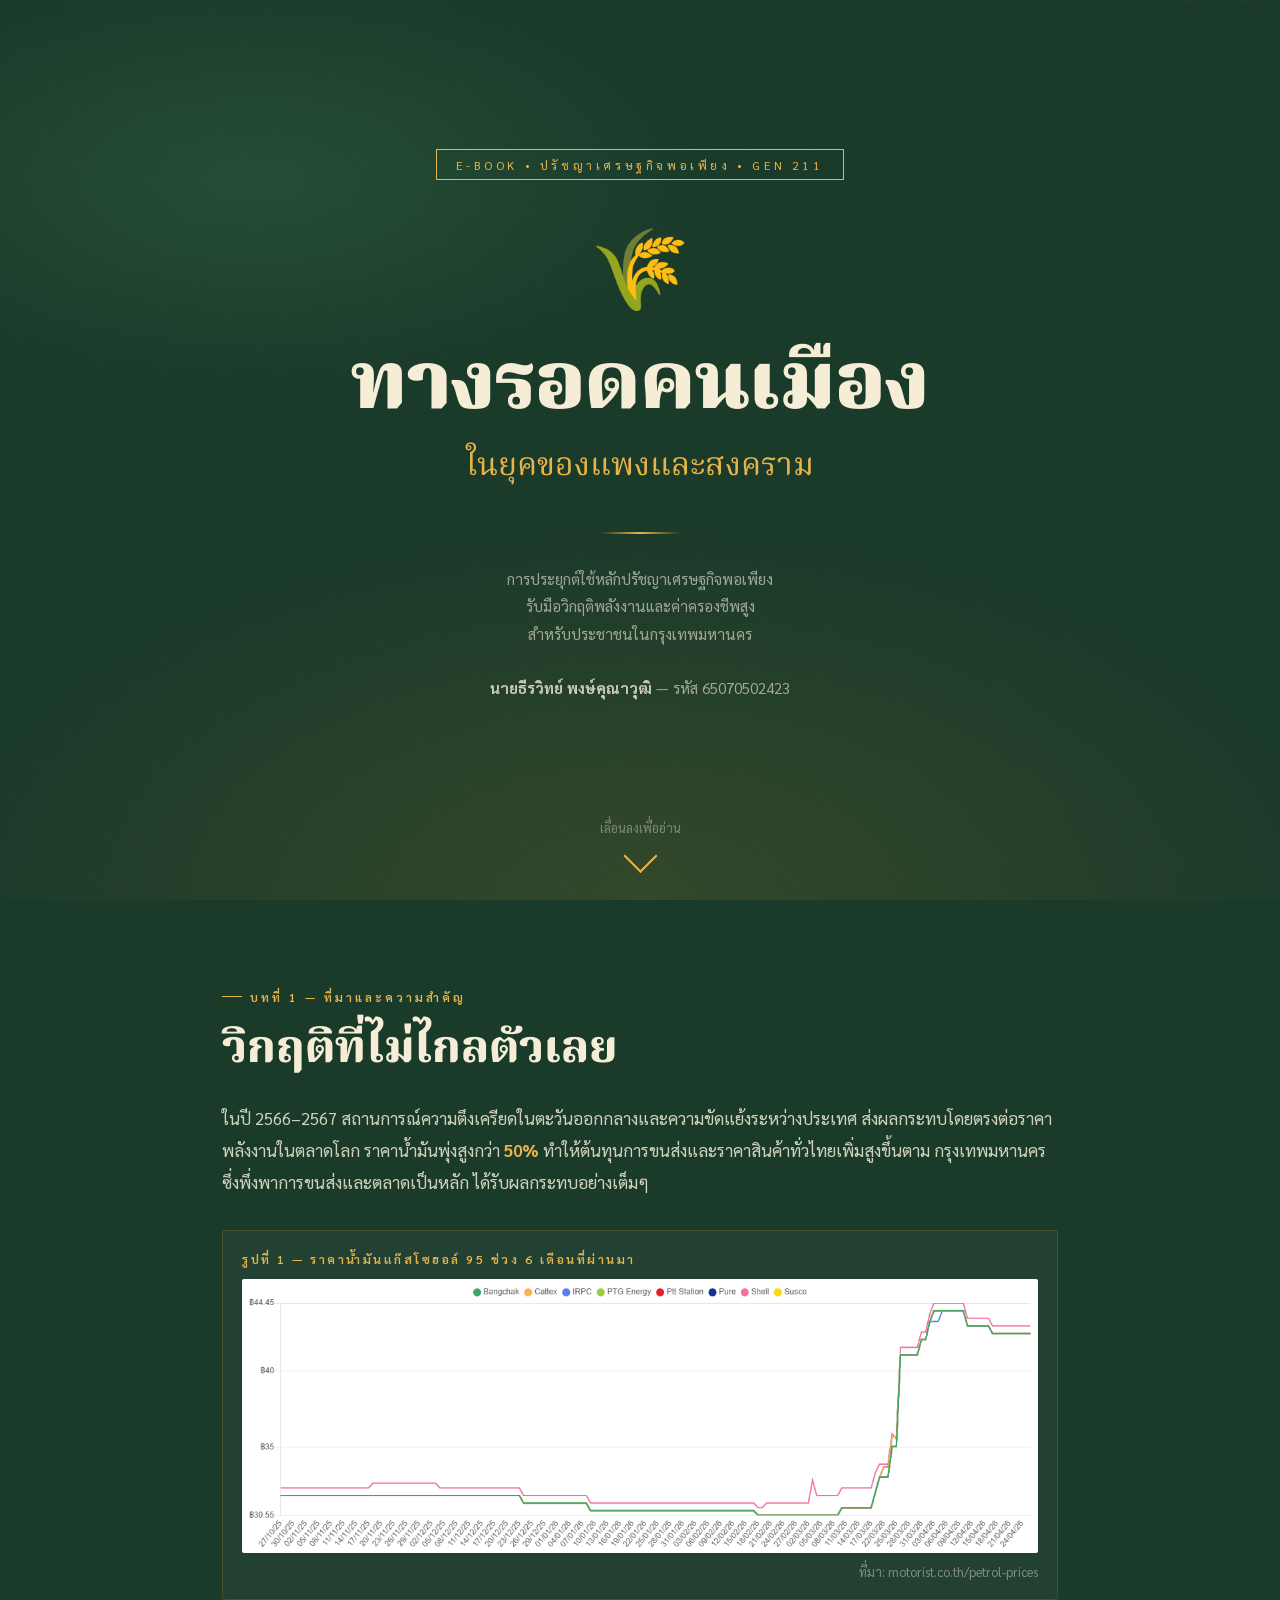
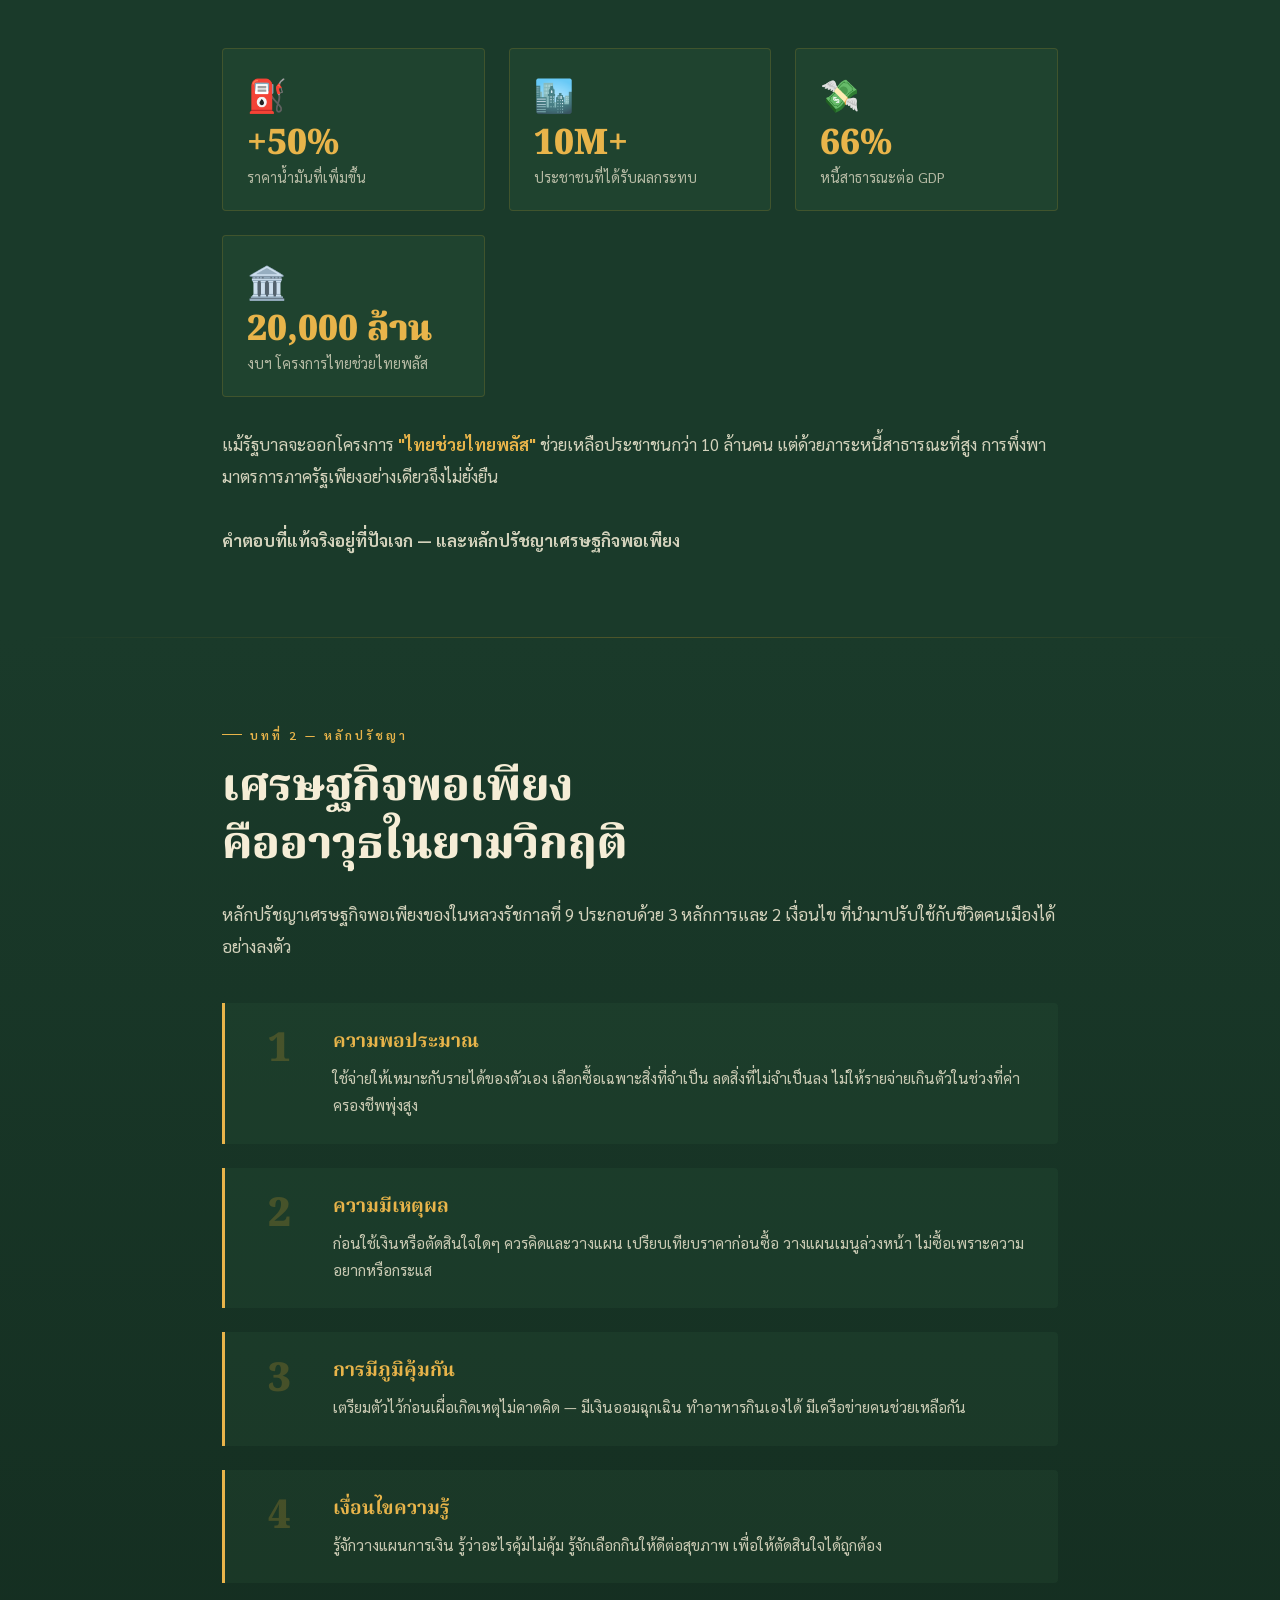
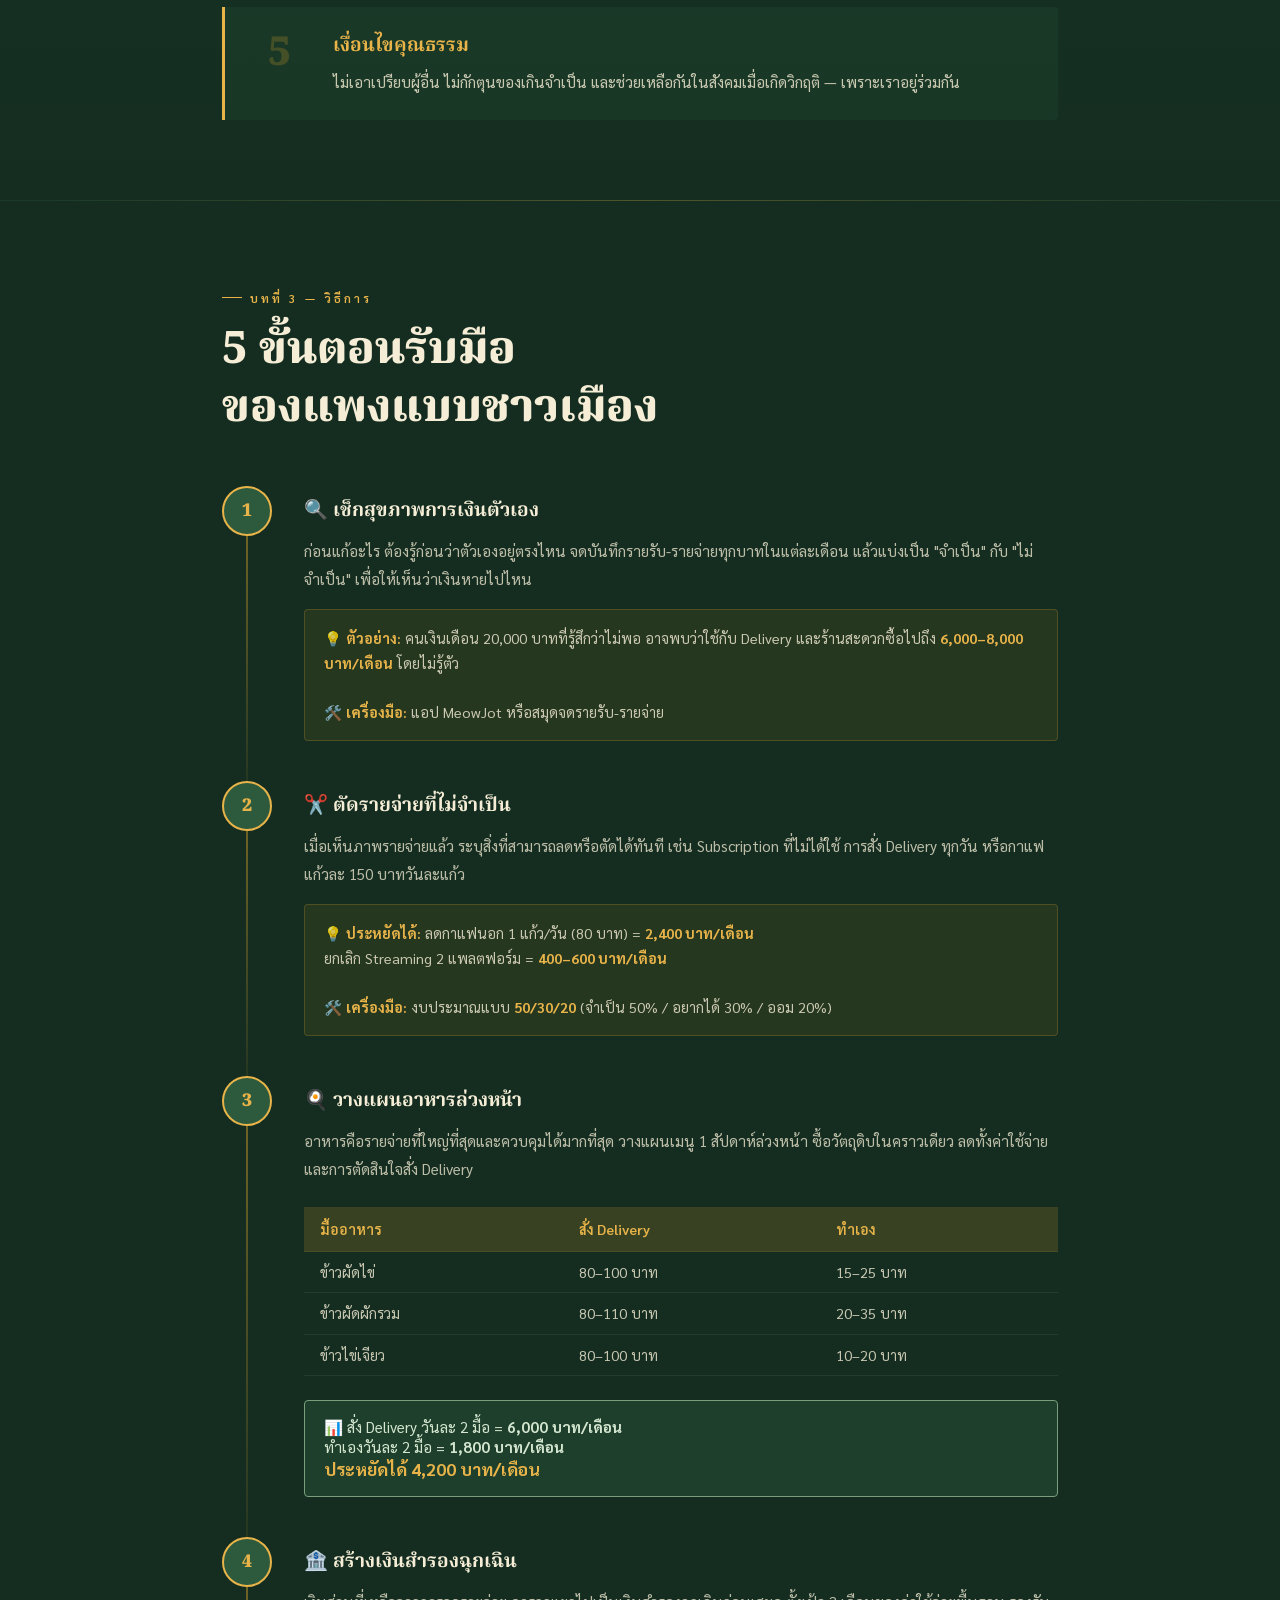
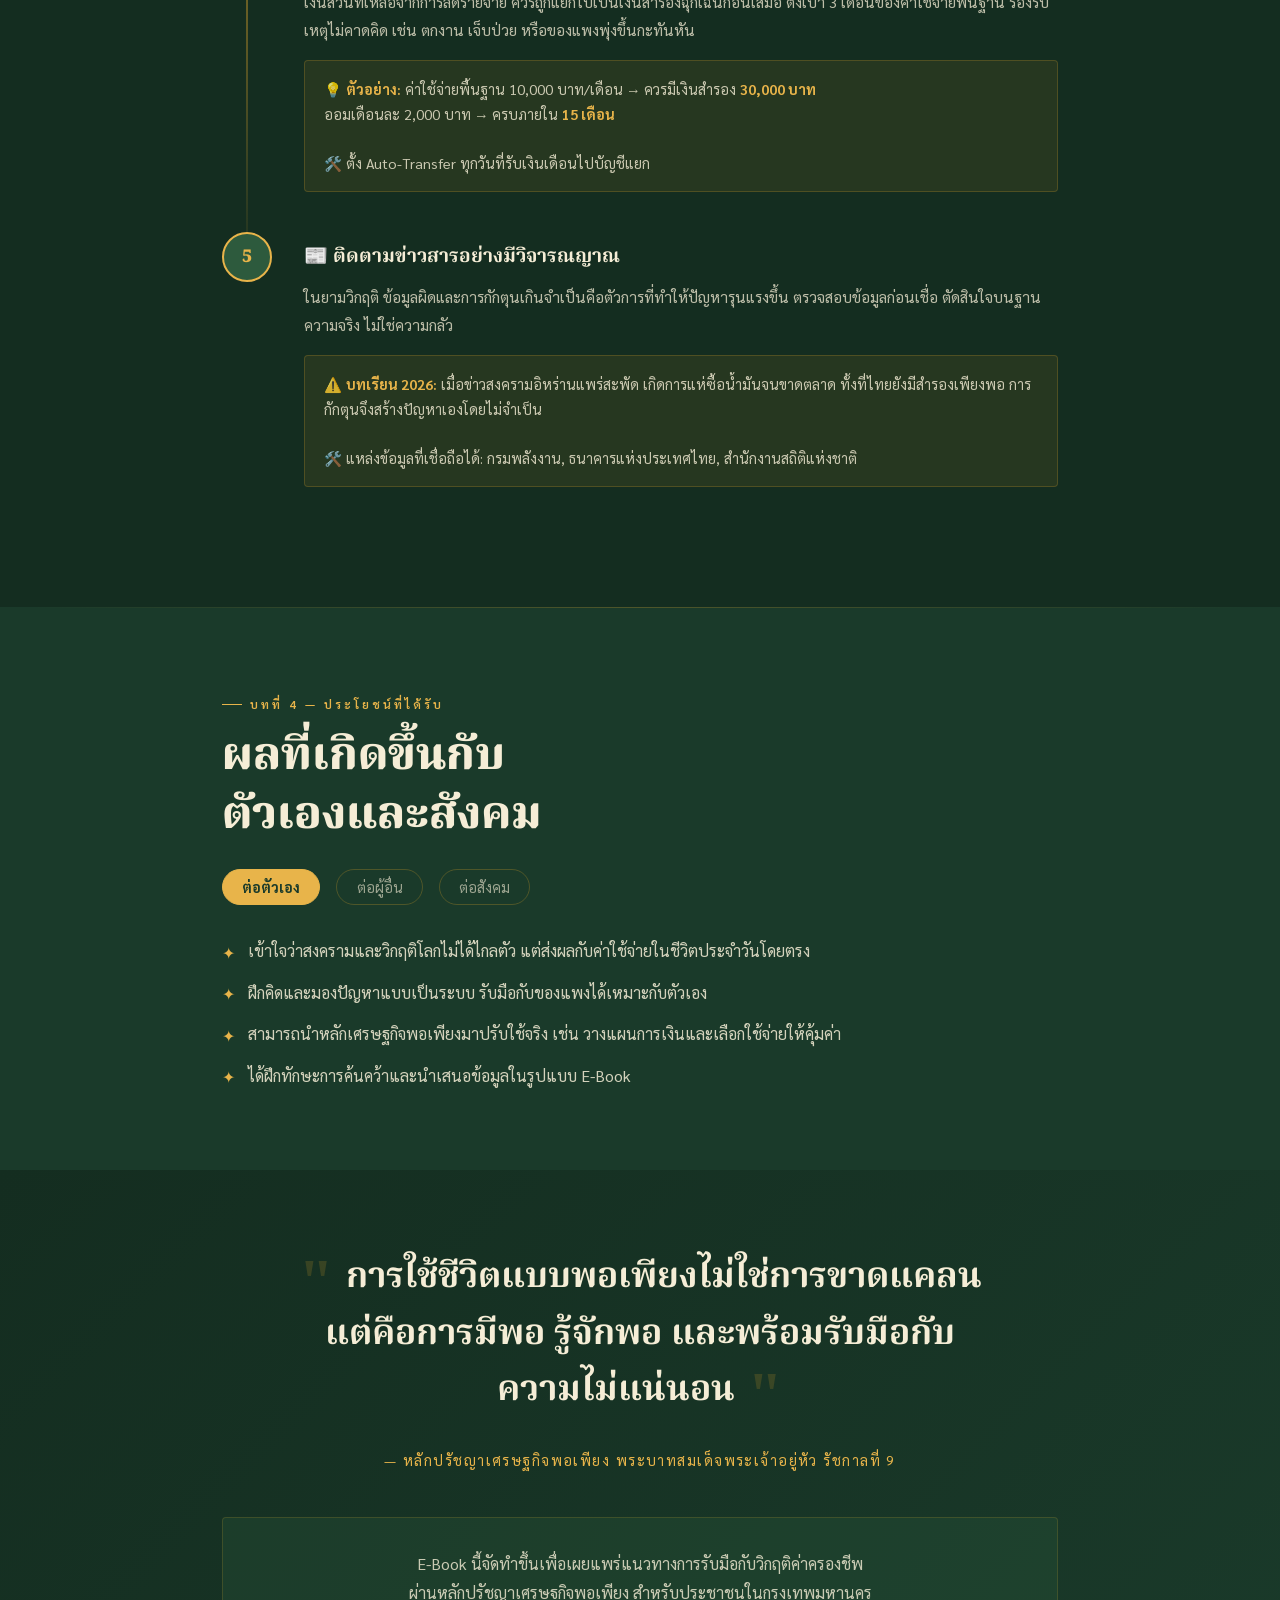
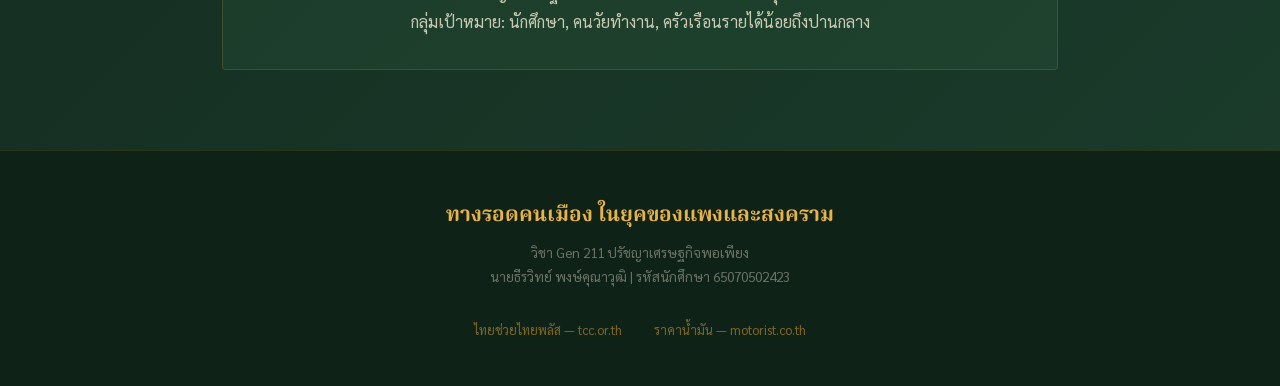
==== index.html @ ad6d4835 "first commit" ====
<!DOCTYPE html>
<html lang="th">
<head>
<meta charset="UTF-8">
<meta name="viewport" content="width=device-width, initial-scale=1.0">
<title>ทางรอดคนเมือง ในยุคของแพงและสงคราม</title>
<link href="https://fonts.googleapis.com/css2?family=Sarabun:wght@300;400;500;600;700;800&family=Noto+Serif+Thai:wght@300;400;600;700;900&display=swap" rel="stylesheet">
<style>
  :root {
    --cream: #F5EDD6;
    --warm-white: #FBF7EE;
    --deep-green: #1A3A2A;
    --forest: #2D5A3D;
    --sage: #7A9E7E;
    --gold: #C8962A;
    --amber: #E8B44A;
    --rust: #C04C2A;
    --charcoal: #2A2A2A;
    --light-sage: #D4E6D0;
  }

  * { margin: 0; padding: 0; box-sizing: border-box; }

  html { scroll-behavior: smooth; }

  body {
    background: var(--deep-green);
    font-family: 'Sarabun', sans-serif;
    color: var(--cream);
    overflow-x: hidden;
  }

  /* ===== COVER PAGE ===== */
  #cover {
    min-height: 100vh;
    background: var(--deep-green);
    display: flex;
    flex-direction: column;
    align-items: center;
    justify-content: center;
    position: relative;
    overflow: hidden;
    padding: 2rem;
  }

  .cover-bg {
    position: absolute;
    inset: 0;
    background: 
      radial-gradient(ellipse 80% 60% at 50% 100%, rgba(200,150,42,0.15) 0%, transparent 70%),
      radial-gradient(ellipse 60% 40% at 20% 20%, rgba(45,90,61,0.6) 0%, transparent 60%),
      radial-gradient(ellipse 50% 50% at 80% 10%, rgba(26,58,42,0.8) 0%, transparent 50%);
  }

  .rice-pattern {
    position: absolute;
    inset: 0;
    background-image: 
      repeating-linear-gradient(
        45deg,
        transparent,
        transparent 40px,
        rgba(200,150,42,0.03) 40px,
        rgba(200,150,42,0.03) 41px
      );
  }

  .cover-content {
    position: relative;
    z-index: 2;
    text-align: center;
    max-width: 700px;
  }

  .ebook-badge {
    display: inline-block;
    border: 1px solid var(--amber);
    color: var(--amber);
    font-family: 'Sarabun', sans-serif;
    font-size: 0.75rem;
    letter-spacing: 0.3em;
    padding: 0.4rem 1.2rem;
    margin-bottom: 2rem;
    text-transform: uppercase;
    animation: fadeInDown 1s ease both;
  }

  .cover-icon {
    font-size: 5rem;
    margin-bottom: 1.5rem;
    animation: fadeInDown 1s 0.2s ease both;
    display: block;
  }

  .cover-title {
    font-family: 'Noto Serif Thai', serif;
    font-size: clamp(2.5rem, 7vw, 5rem);
    font-weight: 900;
    line-height: 1.15;
    color: var(--cream);
    margin-bottom: 0.5rem;
    animation: fadeInUp 1s 0.3s ease both;
  }

  .cover-subtitle {
    font-family: 'Noto Serif Thai', serif;
    font-size: clamp(1.2rem, 3vw, 2rem);
    font-weight: 400;
    color: var(--amber);
    margin-bottom: 2.5rem;
    animation: fadeInUp 1s 0.4s ease both;
  }

  .cover-divider {
    width: 80px;
    height: 2px;
    background: linear-gradient(90deg, transparent, var(--amber), transparent);
    margin: 0 auto 2rem;
    animation: fadeIn 1s 0.5s ease both;
  }

  .cover-meta {
    font-size: 0.95rem;
    color: rgba(245,237,214,0.6);
    margin-bottom: 3rem;
    animation: fadeIn 1s 0.6s ease both;
    line-height: 1.8;
  }

  .scroll-hint {
    position: absolute;
    bottom: 2rem;
    left: 50%;
    transform: translateX(-50%);
    display: flex;
    flex-direction: column;
    align-items: center;
    gap: 0.5rem;
    color: rgba(245,237,214,0.4);
    font-size: 0.8rem;
    animation: fadeIn 2s 1s ease both;
  }

  .scroll-arrow {
    width: 24px;
    height: 24px;
    border-right: 2px solid var(--amber);
    border-bottom: 2px solid var(--amber);
    transform: rotate(45deg);
    animation: bounce 2s infinite;
  }

  /* ===== NAV ===== */
  nav {
    position: fixed;
    top: 0;
    left: 0;
    right: 0;
    z-index: 100;
    padding: 0.8rem 2rem;
    background: rgba(26,58,42,0.95);
    backdrop-filter: blur(10px);
    border-bottom: 1px solid rgba(200,150,42,0.2);
    display: flex;
    align-items: center;
    justify-content: space-between;
    transform: translateY(-100%);
    transition: transform 0.3s ease;
  }

  nav.visible { transform: translateY(0); }

  .nav-title {
    font-family: 'Noto Serif Thai', serif;
    font-size: 1rem;
    font-weight: 700;
    color: var(--amber);
  }

  .nav-links {
    display: flex;
    gap: 1.5rem;
    list-style: none;
  }

  .nav-links a {
    color: rgba(245,237,214,0.7);
    text-decoration: none;
    font-size: 0.85rem;
    transition: color 0.2s;
  }

  .nav-links a:hover { color: var(--amber); }

  /* ===== SECTION BASE ===== */
  .section {
    padding: 5rem 2rem;
    max-width: 900px;
    margin: 0 auto;
  }

  .section-label {
    display: inline-flex;
    align-items: center;
    gap: 0.5rem;
    font-size: 0.75rem;
    letter-spacing: 0.25em;
    text-transform: uppercase;
    color: var(--amber);
    margin-bottom: 1rem;
    font-weight: 600;
  }

  .section-label::before {
    content: '';
    display: inline-block;
    width: 20px;
    height: 1px;
    background: var(--amber);
  }

  .section-title {
    font-family: 'Noto Serif Thai', serif;
    font-size: clamp(1.8rem, 4vw, 2.8rem);
    font-weight: 800;
    color: var(--cream);
    line-height: 1.3;
    margin-bottom: 1.5rem;
  }

  .section-body {
    font-size: 1.05rem;
    line-height: 1.9;
    color: rgba(245,237,214,0.85);
  }

  /* ===== CHAPTER DIVIDER ===== */
  .chapter-divider {
    height: 1px;
    background: linear-gradient(90deg, transparent, rgba(200,150,42,0.3), transparent);
    margin: 0 2rem;
  }

  /* ===== INTRO / BACKGROUND ===== */
  #intro { background: var(--deep-green); }

  .impact-grid {
    display: grid;
    grid-template-columns: repeat(auto-fit, minmax(200px, 1fr));
    gap: 1.5rem;
    margin-top: 3rem;
  }

  .impact-card {
    background: rgba(45,90,61,0.3);
    border: 1px solid rgba(200,150,42,0.2);
    border-radius: 4px;
    padding: 1.5rem;
    transition: border-color 0.3s, transform 0.3s;
  }

  .impact-card:hover {
    border-color: var(--amber);
    transform: translateY(-4px);
  }

  .impact-icon { font-size: 2rem; margin-bottom: 0.8rem; }
  .impact-num {
    font-family: 'Noto Serif Thai', serif;
    font-size: 2.2rem;
    font-weight: 900;
    color: var(--amber);
    line-height: 1;
    margin-bottom: 0.3rem;
  }
  .impact-label { font-size: 0.9rem; color: rgba(245,237,214,0.7); }

  /* ===== PRINCIPLES ===== */
  #principles {
    background: linear-gradient(180deg, var(--deep-green), #142D20);
  }

  .principle-list { margin-top: 2.5rem; display: flex; flex-direction: column; gap: 1.5rem; }

  .principle-item {
    display: grid;
    grid-template-columns: 60px 1fr;
    gap: 1.5rem;
    align-items: start;
    padding: 1.5rem;
    background: rgba(45,90,61,0.2);
    border-left: 3px solid var(--amber);
    border-radius: 0 4px 4px 0;
    transition: background 0.3s;
  }

  .principle-item:hover { background: rgba(45,90,61,0.4); }

  .principle-num {
    font-family: 'Noto Serif Thai', serif;
    font-size: 2.5rem;
    font-weight: 900;
    color: rgba(200,150,42,0.25);
    line-height: 1;
    text-align: center;
    padding-top: 0.2rem;
  }

  .principle-title {
    font-family: 'Noto Serif Thai', serif;
    font-size: 1.2rem;
    font-weight: 700;
    color: var(--amber);
    margin-bottom: 0.5rem;
  }

  .principle-body {
    font-size: 0.95rem;
    line-height: 1.8;
    color: rgba(245,237,214,0.8);
  }

  /* ===== STEPS ===== */
  #steps { background: #142D20; }

  .steps-container { margin-top: 3rem; }

  .step {
    display: grid;
    grid-template-columns: 50px 1fr;
    gap: 2rem;
    position: relative;
    padding-bottom: 2.5rem;
  }

  .step:not(:last-child) .step-line {
    position: absolute;
    left: 24px;
    top: 50px;
    bottom: 0;
    width: 2px;
    background: linear-gradient(180deg, rgba(200,150,42,0.5), rgba(200,150,42,0.1));
  }

  .step-dot {
    width: 50px;
    height: 50px;
    border-radius: 50%;
    background: var(--forest);
    border: 2px solid var(--amber);
    display: flex;
    align-items: center;
    justify-content: center;
    font-family: 'Noto Serif Thai', serif;
    font-size: 1.1rem;
    font-weight: 900;
    color: var(--amber);
    flex-shrink: 0;
    position: relative;
    z-index: 1;
  }

  .step-content { padding-top: 0.6rem; }

  .step-title {
    font-family: 'Noto Serif Thai', serif;
    font-size: 1.2rem;
    font-weight: 700;
    color: var(--cream);
    margin-bottom: 0.7rem;
  }

  .step-body {
    font-size: 0.95rem;
    line-height: 1.85;
    color: rgba(245,237,214,0.75);
    margin-bottom: 1rem;
  }

  .tip-box {
    background: rgba(200,150,42,0.1);
    border: 1px solid rgba(200,150,42,0.25);
    border-radius: 4px;
    padding: 1rem 1.2rem;
    font-size: 0.9rem;
    color: rgba(245,237,214,0.8);
    line-height: 1.7;
  }

  .tip-box strong { color: var(--amber); }

  /* ===== COMPARISON TABLE ===== */
  .compare-table {
    width: 100%;
    border-collapse: collapse;
    margin: 1.5rem 0;
    font-size: 0.9rem;
  }

  .compare-table th {
    background: rgba(200,150,42,0.2);
    color: var(--amber);
    padding: 0.8rem 1rem;
    text-align: left;
    font-weight: 600;
    border-bottom: 1px solid rgba(200,150,42,0.3);
  }

  .compare-table td {
    padding: 0.7rem 1rem;
    border-bottom: 1px solid rgba(245,237,214,0.07);
    color: rgba(245,237,214,0.8);
  }

  .compare-table tr:hover td { background: rgba(45,90,61,0.2); }

  .save-highlight {
    background: rgba(45,90,61,0.4);
    border: 1px solid var(--sage);
    border-radius: 4px;
    padding: 1rem 1.2rem;
    font-size: 0.95rem;
    color: var(--light-sage);
    margin-top: 0.5rem;
  }

  /* ===== BENEFITS ===== */
  #benefits { background: var(--deep-green); }

  .benefit-tabs {
    display: flex;
    gap: 1rem;
    margin-bottom: 2rem;
    flex-wrap: wrap;
  }

  .tab-btn {
    padding: 0.5rem 1.2rem;
    border: 1px solid rgba(200,150,42,0.3);
    background: transparent;
    color: rgba(245,237,214,0.6);
    border-radius: 2rem;
    cursor: pointer;
    font-family: 'Sarabun', sans-serif;
    font-size: 0.9rem;
    transition: all 0.2s;
  }

  .tab-btn.active, .tab-btn:hover {
    background: var(--amber);
    color: var(--deep-green);
    border-color: var(--amber);
    font-weight: 700;
  }

  .benefit-panel { display: none; }
  .benefit-panel.active { display: block; }

  .benefit-list {
    list-style: none;
    display: flex;
    flex-direction: column;
    gap: 0.8rem;
    margin-top: 1rem;
  }

  .benefit-list li {
    display: flex;
    align-items: flex-start;
    gap: 0.8rem;
    font-size: 1rem;
    color: rgba(245,237,214,0.85);
    line-height: 1.7;
  }

  .benefit-list li::before {
    content: '✦';
    color: var(--amber);
    flex-shrink: 0;
    margin-top: 0.1rem;
  }

  /* ===== SUMMARY QUOTE ===== */
  #summary {
    background: linear-gradient(135deg, #142D20, var(--deep-green));
    text-align: center;
  }

  .big-quote {
    font-family: 'Noto Serif Thai', serif;
    font-size: clamp(1.4rem, 3.5vw, 2.2rem);
    font-weight: 700;
    line-height: 1.6;
    color: var(--cream);
    max-width: 700px;
    margin: 0 auto 2rem;
    position: relative;
  }

  .big-quote::before, .big-quote::after {
    font-size: 4rem;
    color: rgba(200,150,42,0.2);
    font-family: Georgia, serif;
    line-height: 0;
    position: relative;
    top: 1rem;
  }

  .big-quote::before { content: '"'; margin-right: 0.2rem; }
  .big-quote::after { content: '"'; margin-left: 0.2rem; }

  .quote-attr {
    font-size: 0.9rem;
    color: var(--amber);
    letter-spacing: 0.1em;
  }

  /* ===== FOOTER ===== */
  footer {
    background: #0F2218;
    padding: 3rem 2rem;
    text-align: center;
    border-top: 1px solid rgba(200,150,42,0.15);
  }

  .footer-title {
    font-family: 'Noto Serif Thai', serif;
    font-size: 1.3rem;
    font-weight: 700;
    color: var(--amber);
    margin-bottom: 0.5rem;
  }

  .footer-sub {
    font-size: 0.85rem;
    color: rgba(245,237,214,0.4);
    line-height: 1.8;
  }

  .sources {
    margin-top: 2rem;
    display: flex;
    justify-content: center;
    gap: 2rem;
    flex-wrap: wrap;
  }

  .sources a {
    color: rgba(200,150,42,0.6);
    font-size: 0.8rem;
    text-decoration: none;
    transition: color 0.2s;
  }

  .sources a:hover { color: var(--amber); }

  /* ===== READING PROGRESS ===== */
  .progress-bar {
    position: fixed;
    top: 0;
    left: 0;
    height: 2px;
    background: var(--amber);
    z-index: 200;
    width: 0%;
    transition: width 0.1s;
  }

  /* ===== ANIMATIONS ===== */
  @keyframes fadeInDown {
    from { opacity: 0; transform: translateY(-20px); }
    to { opacity: 1; transform: translateY(0); }
  }

  @keyframes fadeInUp {
    from { opacity: 0; transform: translateY(30px); }
    to { opacity: 1; transform: translateY(0); }
  }

  @keyframes fadeIn {
    from { opacity: 0; }
    to { opacity: 1; }
  }

  @keyframes bounce {
    0%, 100% { transform: rotate(45deg) translateY(0); }
    50% { transform: rotate(45deg) translateY(6px); }
  }

  .reveal {
    opacity: 0;
    transform: translateY(25px);
    transition: opacity 0.6s ease, transform 0.6s ease;
  }

  .reveal.visible {
    opacity: 1;
    transform: translateY(0);
  }

  /* Mobile */
  @media (max-width: 600px) {
    .nav-links { display: none; }
    .impact-grid { grid-template-columns: 1fr 1fr; }
    .principle-item { grid-template-columns: 40px 1fr; gap: 1rem; }
    .step { grid-template-columns: 40px 1fr; gap: 1.5rem; }
  }
</style>
</head>
<body>

<div class="progress-bar" id="progressBar"></div>

<nav id="navbar">
  <div class="nav-title">ทางรอดคนเมือง</div>
  <ul class="nav-links">
    <li><a href="#intro">ที่มา</a></li>
    <li><a href="#principles">หลักปรัชญา</a></li>
    <li><a href="#steps">วิธีการ</a></li>
    <li><a href="#benefits">ประโยชน์</a></li>
  </ul>
</nav>

<!-- COVER -->
<section id="cover">
  <div class="cover-bg"></div>
  <div class="rice-pattern"></div>
  <div class="cover-content">
    <div class="ebook-badge">E-Book • ปรัชญาเศรษฐกิจพอเพียง • Gen 211</div>
    <span class="cover-icon">🌾</span>
    <h1 class="cover-title">ทางรอดคนเมือง</h1>
    <p class="cover-subtitle">ในยุคของแพงและสงคราม</p>
    <div class="cover-divider"></div>
    <p class="cover-meta">
      การประยุกต์ใช้หลักปรัชญาเศรษฐกิจพอเพียง<br>
      รับมือวิกฤติพลังงานและค่าครองชีพสูง<br>
      สำหรับประชาชนในกรุงเทพมหานคร<br><br>
      <strong style="color: rgba(245,237,214,0.8)">นายธีรวิทย์ พงษ์คุณาวุฒิ</strong> — รหัส 65070502423
    </p>
  </div>
  <div class="scroll-hint">
    <span>เลื่อนลงเพื่ออ่าน</span>
    <div class="scroll-arrow"></div>
  </div>
</section>

<!-- INTRO -->
<section id="intro">
  <div class="section">
    <span class="section-label reveal">บทที่ 1 — ที่มาและความสำคัญ</span>
    <h2 class="section-title reveal">วิกฤติที่ไม่ไกลตัวเลย</h2>
    <p class="section-body reveal">
      ในปี 2566–2567 สถานการณ์ความตึงเครียดในตะวันออกกลางและความขัดแย้งระหว่างประเทศ ส่งผลกระทบโดยตรงต่อราคาพลังงานในตลาดโลก ราคาน้ำมันพุ่งสูงกว่า <strong style="color: var(--amber)">50%</strong> ทำให้ต้นทุนการขนส่งและราคาสินค้าทั่วไทยเพิ่มสูงขึ้นตาม กรุงเทพมหานครซึ่งพึ่งพาการขนส่งและตลาดเป็นหลัก ได้รับผลกระทบอย่างเต็มๆ
    </p>

    <div class="chart-box reveal" style="margin: 2rem 0; background: rgba(255,255,255,0.04); border: 1px solid rgba(200,150,42,0.2); border-radius: 4px; padding: 1.2rem;">
      <p style="font-size: 0.78rem; letter-spacing: 0.2em; text-transform: uppercase; color: var(--amber); margin-bottom: 0.8rem; font-weight: 600;">รูปที่ 1 — ราคาน้ำมันแก๊สโซฮอล์ 95 ช่วง 6 เดือนที่ผ่านมา</p>
      <img src="95.png" alt="กราฟราคาน้ำมันแก๊สโซฮอล์ 95" style="width:100%; border-radius:2px; display:block;">
      <p style="font-size: 0.8rem; color: rgba(245,237,214,0.45); margin-top: 0.6rem; text-align: right;">ที่มา: motorist.co.th/petrol-prices</p>
    </div>

    <div class="impact-grid reveal" style="transition-delay: 0.2s">
      <div class="impact-card">
        <div class="impact-icon">⛽</div>
        <div class="impact-num">+50%</div>
        <div class="impact-label">ราคาน้ำมันที่เพิ่มขึ้น</div>
      </div>
      <div class="impact-card">
        <div class="impact-icon">🏙️</div>
        <div class="impact-num">10M+</div>
        <div class="impact-label">ประชาชนที่ได้รับผลกระทบ</div>
      </div>
      <div class="impact-card">
        <div class="impact-icon">💸</div>
        <div class="impact-num">66%</div>
        <div class="impact-label">หนี้สาธารณะต่อ GDP</div>
      </div>
      <div class="impact-card">
        <div class="impact-icon">🏛️</div>
        <div class="impact-num">20,000 ล้าน</div>
        <div class="impact-label">งบฯ โครงการไทยช่วยไทยพลัส</div>
      </div>
    </div>

    <p class="section-body reveal" style="margin-top: 2rem; transition-delay: 0.3s">
      แม้รัฐบาลจะออกโครงการ <strong style="color: var(--amber)">"ไทยช่วยไทยพลัส"</strong> ช่วยเหลือประชาชนกว่า 10 ล้านคน แต่ด้วยภาระหนี้สาธารณะที่สูง การพึ่งพามาตรการภาครัฐเพียงอย่างเดียวจึงไม่ยั่งยืน <br><br>
      <strong>คำตอบที่แท้จริงอยู่ที่ปัจเจก — และหลักปรัชญาเศรษฐกิจพอเพียง</strong>
    </p>
  </div>
</section>

<div class="chapter-divider"></div>

<!-- PRINCIPLES -->
<section id="principles">
  <div class="section">
    <span class="section-label reveal">บทที่ 2 — หลักปรัชญา</span>
    <h2 class="section-title reveal">เศรษฐกิจพอเพียง<br>คืออาวุธในยามวิกฤติ</h2>
    <p class="section-body reveal">หลักปรัชญาเศรษฐกิจพอเพียงของในหลวงรัชกาลที่ 9 ประกอบด้วย 3 หลักการและ 2 เงื่อนไข ที่นำมาปรับใช้กับชีวิตคนเมืองได้อย่างลงตัว</p>

    <div class="principle-list">
      <div class="principle-item reveal">
        <div class="principle-num">1</div>
        <div>
          <div class="principle-title">ความพอประมาณ</div>
          <div class="principle-body">ใช้จ่ายให้เหมาะกับรายได้ของตัวเอง เลือกซื้อเฉพาะสิ่งที่จำเป็น ลดสิ่งที่ไม่จำเป็นลง ไม่ให้รายจ่ายเกินตัวในช่วงที่ค่าครองชีพพุ่งสูง</div>
        </div>
      </div>
      <div class="principle-item reveal">
        <div class="principle-num">2</div>
        <div>
          <div class="principle-title">ความมีเหตุผล</div>
          <div class="principle-body">ก่อนใช้เงินหรือตัดสินใจใดๆ ควรคิดและวางแผน เปรียบเทียบราคาก่อนซื้อ วางแผนเมนูล่วงหน้า ไม่ซื้อเพราะความอยากหรือกระแส</div>
        </div>
      </div>
      <div class="principle-item reveal">
        <div class="principle-num">3</div>
        <div>
          <div class="principle-title">การมีภูมิคุ้มกัน</div>
          <div class="principle-body">เตรียมตัวไว้ก่อนเผื่อเกิดเหตุไม่คาดคิด — มีเงินออมฉุกเฉิน ทำอาหารกินเองได้ มีเครือข่ายคนช่วยเหลือกัน</div>
        </div>
      </div>
      <div class="principle-item reveal">
        <div class="principle-num">4</div>
        <div>
          <div class="principle-title">เงื่อนไขความรู้</div>
          <div class="principle-body">รู้จักวางแผนการเงิน รู้ว่าอะไรคุ้มไม่คุ้ม รู้จักเลือกกินให้ดีต่อสุขภาพ เพื่อให้ตัดสินใจได้ถูกต้อง</div>
        </div>
      </div>
      <div class="principle-item reveal">
        <div class="principle-num">5</div>
        <div>
          <div class="principle-title">เงื่อนไขคุณธรรม</div>
          <div class="principle-body">ไม่เอาเปรียบผู้อื่น ไม่กักตุนของเกินจำเป็น และช่วยเหลือกันในสังคมเมื่อเกิดวิกฤติ — เพราะเราอยู่ร่วมกัน</div>
        </div>
      </div>
    </div>
  </div>
</section>

<div class="chapter-divider"></div>

<!-- STEPS -->
<section id="steps">
  <div class="section">
    <span class="section-label reveal">บทที่ 3 — วิธีการ</span>
    <h2 class="section-title reveal">5 ขั้นตอนรับมือ<br>ของแพงแบบชาวเมือง</h2>

    <div class="steps-container">

      <div class="step">
        <div class="step-line"></div>
        <div class="step-dot">1</div>
        <div class="step-content reveal">
          <div class="step-title">🔍 เช็กสุขภาพการเงินตัวเอง</div>
          <div class="step-body">ก่อนแก้อะไร ต้องรู้ก่อนว่าตัวเองอยู่ตรงไหน จดบันทึกรายรับ-รายจ่ายทุกบาทในแต่ละเดือน แล้วแบ่งเป็น "จำเป็น" กับ "ไม่จำเป็น" เพื่อให้เห็นว่าเงินหายไปไหน</div>
          <div class="tip-box">
            💡 <strong>ตัวอย่าง:</strong> คนเงินเดือน 20,000 บาทที่รู้สึกว่าไม่พอ อาจพบว่าใช้กับ Delivery และร้านสะดวกซื้อไปถึง <strong>6,000–8,000 บาท/เดือน</strong> โดยไม่รู้ตัว<br><br>
            🛠️ <strong>เครื่องมือ:</strong> แอป MeowJot หรือสมุดจดรายรับ-รายจ่าย
          </div>
        </div>
      </div>

      <div class="step">
        <div class="step-line"></div>
        <div class="step-dot">2</div>
        <div class="step-content reveal">
          <div class="step-title">✂️ ตัดรายจ่ายที่ไม่จำเป็น</div>
          <div class="step-body">เมื่อเห็นภาพรายจ่ายแล้ว ระบุสิ่งที่สามารถลดหรือตัดได้ทันที เช่น Subscription ที่ไม่ได้ใช้ การสั่ง Delivery ทุกวัน หรือกาแฟแก้วละ 150 บาทวันละแก้ว</div>
          <div class="tip-box">
            💡 <strong>ประหยัดได้:</strong> ลดกาแฟนอก 1 แก้ว/วัน (80 บาท) = <strong>2,400 บาท/เดือน</strong><br>
            ยกเลิก Streaming 2 แพลตฟอร์ม = <strong>400–600 บาท/เดือน</strong><br><br>
            🛠️ <strong>เครื่องมือ:</strong> งบประมาณแบบ <strong>50/30/20</strong> (จำเป็น 50% / อยากได้ 30% / ออม 20%)
          </div>
        </div>
      </div>

      <div class="step">
        <div class="step-line"></div>
        <div class="step-dot">3</div>
        <div class="step-content reveal">
          <div class="step-title">🍳 วางแผนอาหารล่วงหน้า</div>
          <div class="step-body">อาหารคือรายจ่ายที่ใหญ่ที่สุดและควบคุมได้มากที่สุด วางแผนเมนู 1 สัปดาห์ล่วงหน้า ซื้อวัตถุดิบในคราวเดียว ลดทั้งค่าใช้จ่ายและการตัดสินใจสั่ง Delivery</div>
          <table class="compare-table">
            <thead>
              <tr>
                <th>มื้ออาหาร</th>
                <th>สั่ง Delivery</th>
                <th>ทำเอง</th>
              </tr>
            </thead>
            <tbody>
              <tr><td>ข้าวผัดไข่</td><td>80–100 บาท</td><td>15–25 บาท</td></tr>
              <tr><td>ข้าวผัดผักรวม</td><td>80–110 บาท</td><td>20–35 บาท</td></tr>
              <tr><td>ข้าวไข่เจียว</td><td>80–100 บาท</td><td>10–20 บาท</td></tr>
            </tbody>
          </table>
          <div class="save-highlight">
            📊 สั่ง Delivery วันละ 2 มื้อ = <strong>6,000 บาท/เดือน</strong><br>
            ทำเองวันละ 2 มื้อ = <strong>1,800 บาท/เดือน</strong><br>
            <strong style="color: var(--amber); font-size: 1.1rem">ประหยัดได้ 4,200 บาท/เดือน</strong>
          </div>
        </div>
      </div>

      <div class="step">
        <div class="step-line"></div>
        <div class="step-dot">4</div>
        <div class="step-content reveal">
          <div class="step-title">🏦 สร้างเงินสำรองฉุกเฉิน</div>
          <div class="step-body">เงินส่วนที่เหลือจากการลดรายจ่าย ควรถูกแยกไปเป็นเงินสำรองฉุกเฉินก่อนเสมอ ตั้งเป้า 3 เดือนของค่าใช้จ่ายพื้นฐาน รองรับเหตุไม่คาดคิด เช่น ตกงาน เจ็บป่วย หรือของแพงพุ่งขึ้นกะทันหัน</div>
          <div class="tip-box">
            💡 <strong>ตัวอย่าง:</strong> ค่าใช้จ่ายพื้นฐาน 10,000 บาท/เดือน → ควรมีเงินสำรอง <strong>30,000 บาท</strong><br>
            ออมเดือนละ 2,000 บาท → ครบภายใน <strong>15 เดือน</strong><br><br>
            🛠️ ตั้ง Auto-Transfer ทุกวันที่รับเงินเดือนไปบัญชีแยก
          </div>
        </div>
      </div>

      <div class="step">
        <div class="step-dot">5</div>
        <div class="step-content reveal">
          <div class="step-title">📰 ติดตามข่าวสารอย่างมีวิจารณญาณ</div>
          <div class="step-body">ในยามวิกฤติ ข้อมูลผิดและการกักตุนเกินจำเป็นคือตัวการที่ทำให้ปัญหารุนแรงขึ้น ตรวจสอบข้อมูลก่อนเชื่อ ตัดสินใจบนฐานความจริง ไม่ใช่ความกลัว</div>
          <div class="tip-box">
            ⚠️ <strong>บทเรียน 2026:</strong> เมื่อข่าวสงครามอิหร่านแพร่สะพัด เกิดการแห่ซื้อน้ำมันจนขาดตลาด ทั้งที่ไทยยังมีสำรองเพียงพอ การกักตุนจึงสร้างปัญหาเองโดยไม่จำเป็น<br><br>
            🛠️ แหล่งข้อมูลที่เชื่อถือได้: กรมพลังงาน, ธนาคารแห่งประเทศไทย, สำนักงานสถิติแห่งชาติ
          </div>
        </div>
      </div>

    </div>
  </div>
</section>

<div class="chapter-divider"></div>

<!-- BENEFITS -->
<section id="benefits">
  <div class="section">
    <span class="section-label reveal">บทที่ 4 — ประโยชน์ที่ได้รับ</span>
    <h2 class="section-title reveal">ผลที่เกิดขึ้นกับ<br>ตัวเองและสังคม</h2>

    <div class="benefit-tabs reveal">
      <button class="tab-btn active" onclick="showTab('self')">ต่อตัวเอง</button>
      <button class="tab-btn" onclick="showTab('others')">ต่อผู้อื่น</button>
      <button class="tab-btn" onclick="showTab('society')">ต่อสังคม</button>
    </div>

    <div id="tab-self" class="benefit-panel active reveal">
      <ul class="benefit-list">
        <li>เข้าใจว่าสงครามและวิกฤติโลกไม่ได้ไกลตัว แต่ส่งผลกับค่าใช้จ่ายในชีวิตประจำวันโดยตรง</li>
        <li>ฝึกคิดและมองปัญหาแบบเป็นระบบ รับมือกับของแพงได้เหมาะกับตัวเอง</li>
        <li>สามารถนำหลักเศรษฐกิจพอเพียงมาปรับใช้จริง เช่น วางแผนการเงินและเลือกใช้จ่ายให้คุ้มค่า</li>
        <li>ได้ฝึกทักษะการค้นคว้าและนำเสนอข้อมูลในรูปแบบ E-Book</li>
      </ul>
    </div>

    <div id="tab-others" class="benefit-panel reveal">
      <ul class="benefit-list">
        <li>คนอ่านสามารถเข้าใจสถานการณ์วิกฤติได้ง่ายขึ้น เพราะเชื่อมกับชีวิตประจำวัน</li>
        <li>ได้แนวทางที่นำไปใช้ได้จริง เช่น การลดค่าใช้จ่าย การเลือกกิน หรือการวางแผนการเงิน</li>
        <li>สามารถนำไปปรับใช้ต่อในชีวิตของตนเองหรือครอบครัวได้ทันที</li>
      </ul>
    </div>

    <div id="tab-society" class="benefit-panel reveal">
      <ul class="benefit-list">
        <li>ช่วยส่งเสริมให้คนใช้ชีวิตแบบพอดี ไม่ฟุ่มเฟือย ลดการบริโภคเกินความจำเป็น</li>
        <li>ทำให้คนตระหนักถึงความสำคัญของการเตรียมตัวรับมือวิกฤติ</li>
        <li>สร้างชุมชนที่แข็งแรงและพึ่งพาตัวเองได้ในระยะยาว</li>
      </ul>
    </div>
  </div>
</section>

<!-- SUMMARY QUOTE -->
<section id="summary">
  <div class="section" style="text-align: center">
    <p class="big-quote reveal">
      การใช้ชีวิตแบบพอเพียงไม่ใช่การขาดแคลน แต่คือการมีพอ รู้จักพอ และพร้อมรับมือกับความไม่แน่นอน
    </p>
    <p class="quote-attr reveal">— หลักปรัชญาเศรษฐกิจพอเพียง พระบาทสมเด็จพระเจ้าอยู่หัว รัชกาลที่ 9</p>

    <div style="margin-top: 3rem; padding: 2rem; background: rgba(45,90,61,0.3); border: 1px solid rgba(200,150,42,0.2); border-radius: 4px;" class="reveal">
      <p style="font-size: 1rem; color: rgba(245,237,214,0.8); line-height: 1.8;">
        E-Book นี้จัดทำขึ้นเพื่อเผยแพร่แนวทางการรับมือกับวิกฤติค่าครองชีพ<br>
        ผ่านหลักปรัชญาเศรษฐกิจพอเพียง สำหรับประชาชนในกรุงเทพมหานคร<br>
        กลุ่มเป้าหมาย: นักศึกษา, คนวัยทำงาน, ครัวเรือนรายได้น้อยถึงปานกลาง
      </p>
    </div>
  </div>
</section>

<footer>
  <div class="footer-title">ทางรอดคนเมือง ในยุคของแพงและสงคราม</div>
  <p class="footer-sub">
    วิชา Gen 211 ปรัชญาเศรษฐกิจพอเพียง<br>
    นายธีรวิทย์ พงษ์คุณาวุฒิ | รหัสนักศึกษา 65070502423
  </p>
  <div class="sources">
    <a href="https://www.tcc.or.th/thai-helps-thai-plus/" target="_blank">ไทยช่วยไทยพลัส — tcc.or.th</a>
    <a href="https://www.motorist.co.th/petrol-prices" target="_blank">ราคาน้ำมัน — motorist.co.th</a>
  </div>
</footer>

<script>
  // Progress bar
  window.addEventListener('scroll', () => {
    const scrollTop = document.documentElement.scrollTop;
    const docHeight = document.documentElement.scrollHeight - document.documentElement.clientHeight;
    document.getElementById('progressBar').style.width = (scrollTop / docHeight * 100) + '%';

    // Show nav after cover
    const nav = document.getElementById('navbar');
    nav.classList.toggle('visible', scrollTop > window.innerHeight * 0.7);
  });

  // Reveal on scroll
  const reveals = document.querySelectorAll('.reveal');
  const observer = new IntersectionObserver((entries) => {
    entries.forEach(entry => {
      if (entry.isIntersecting) entry.target.classList.add('visible');
    });
  }, { threshold: 0.1 });
  reveals.forEach(el => observer.observe(el));

  // Tabs
  function showTab(id) {
    document.querySelectorAll('.benefit-panel').forEach(p => p.classList.remove('active'));
    document.querySelectorAll('.tab-btn').forEach(b => b.classList.remove('active'));
    document.getElementById('tab-' + id).classList.add('active');
    event.target.classList.add('active');
  }
</script>
</body>
</html>
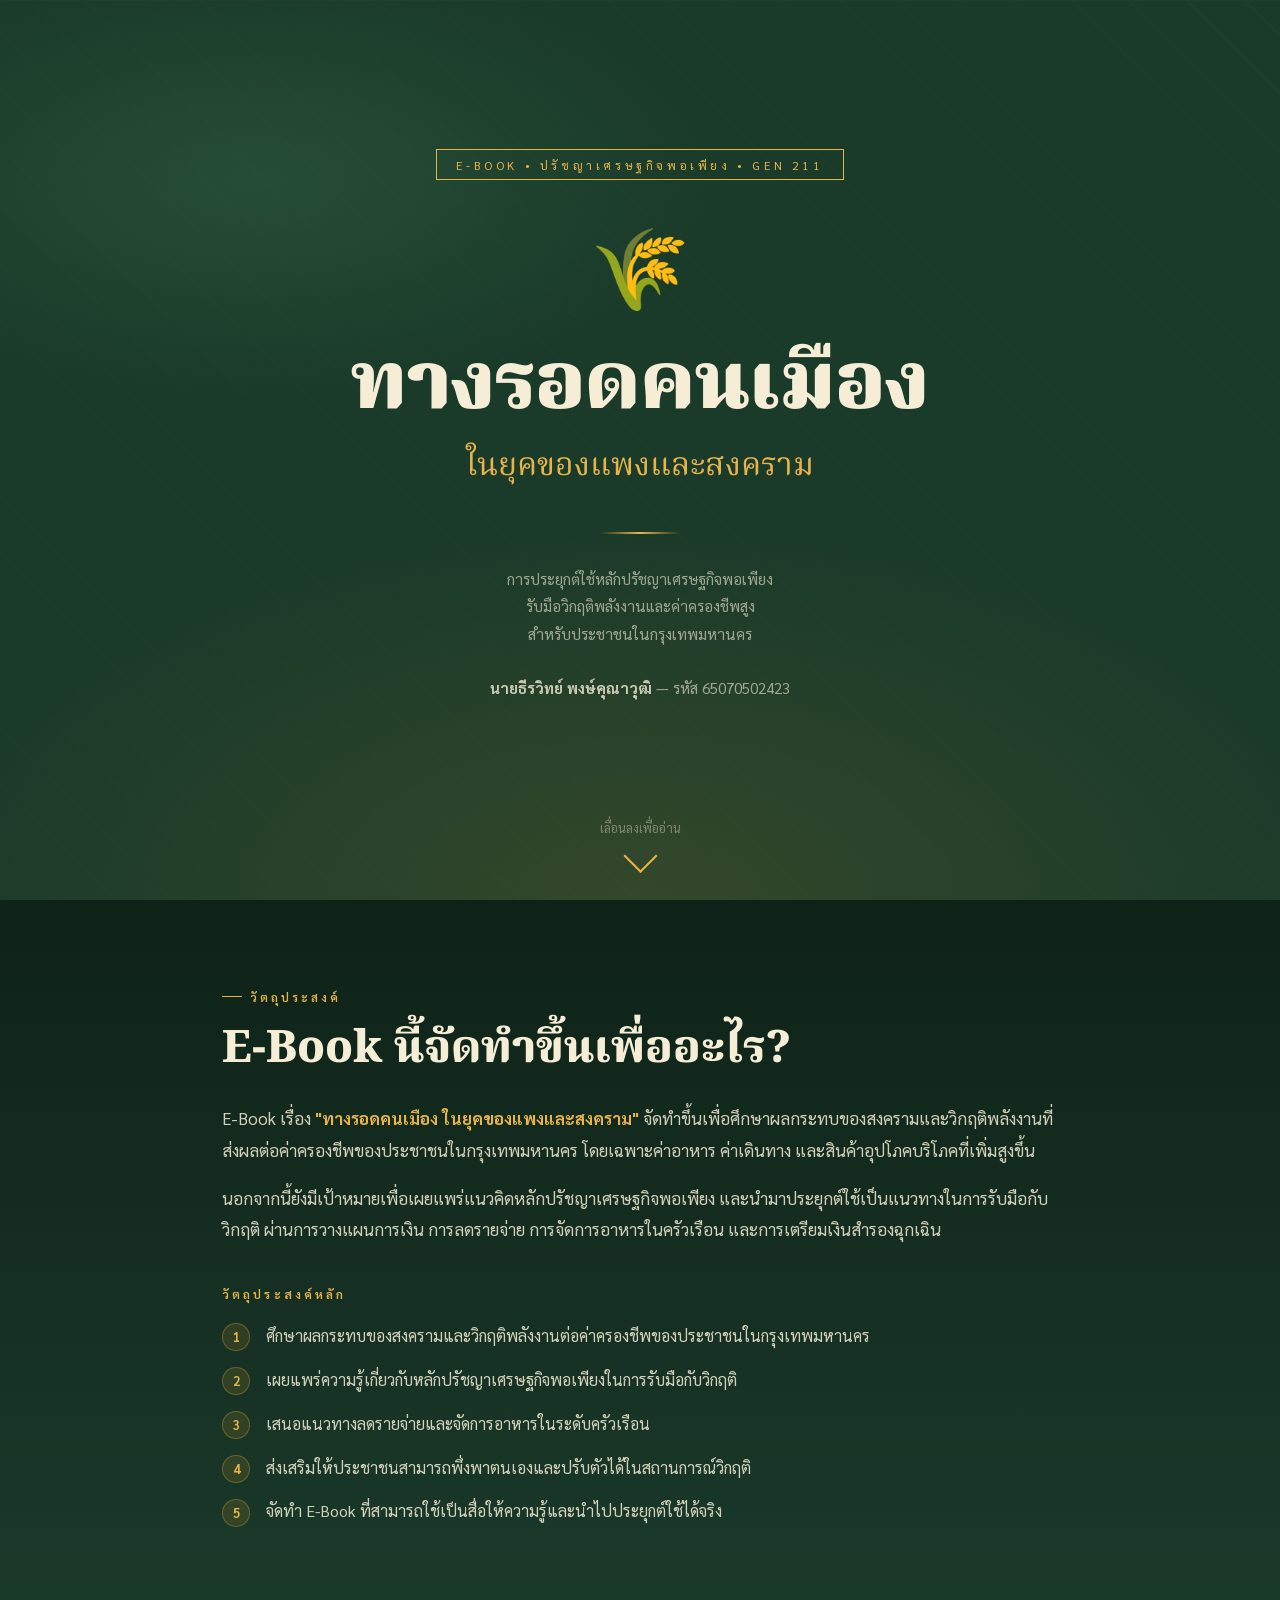
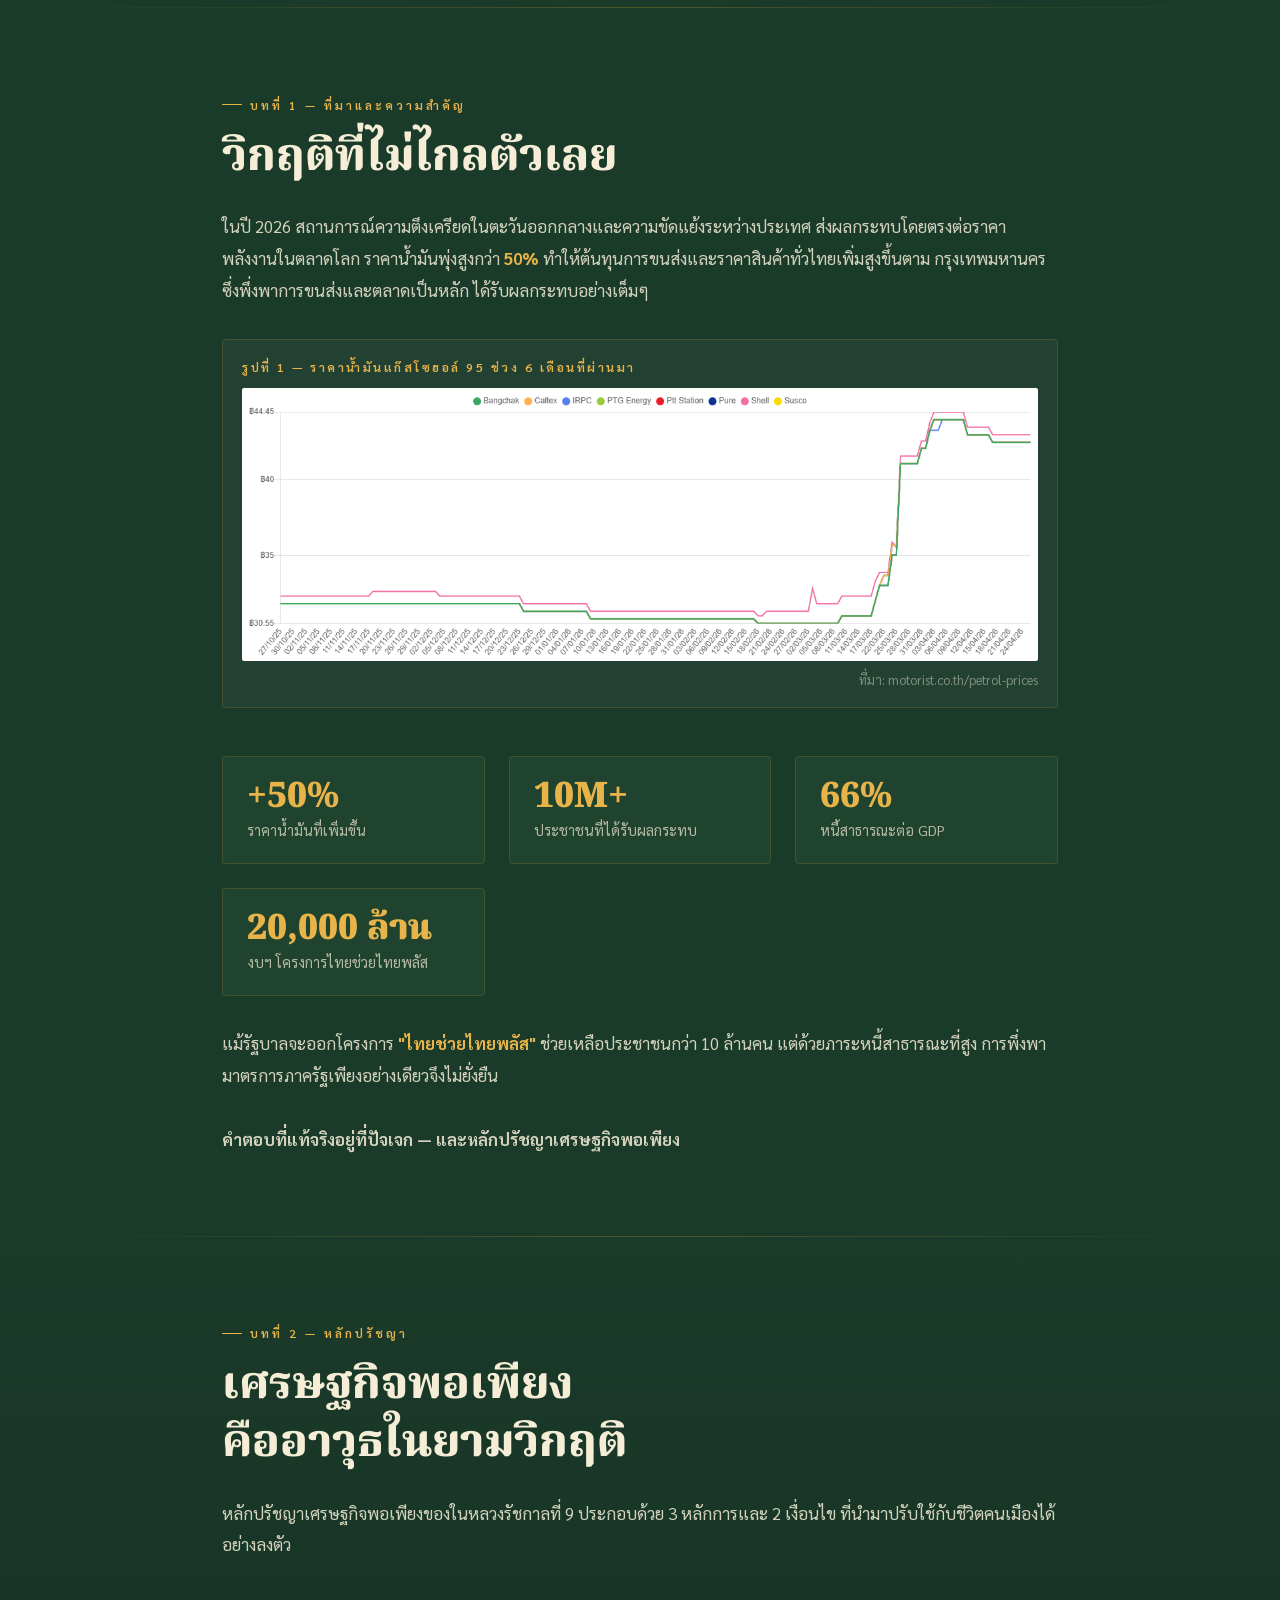
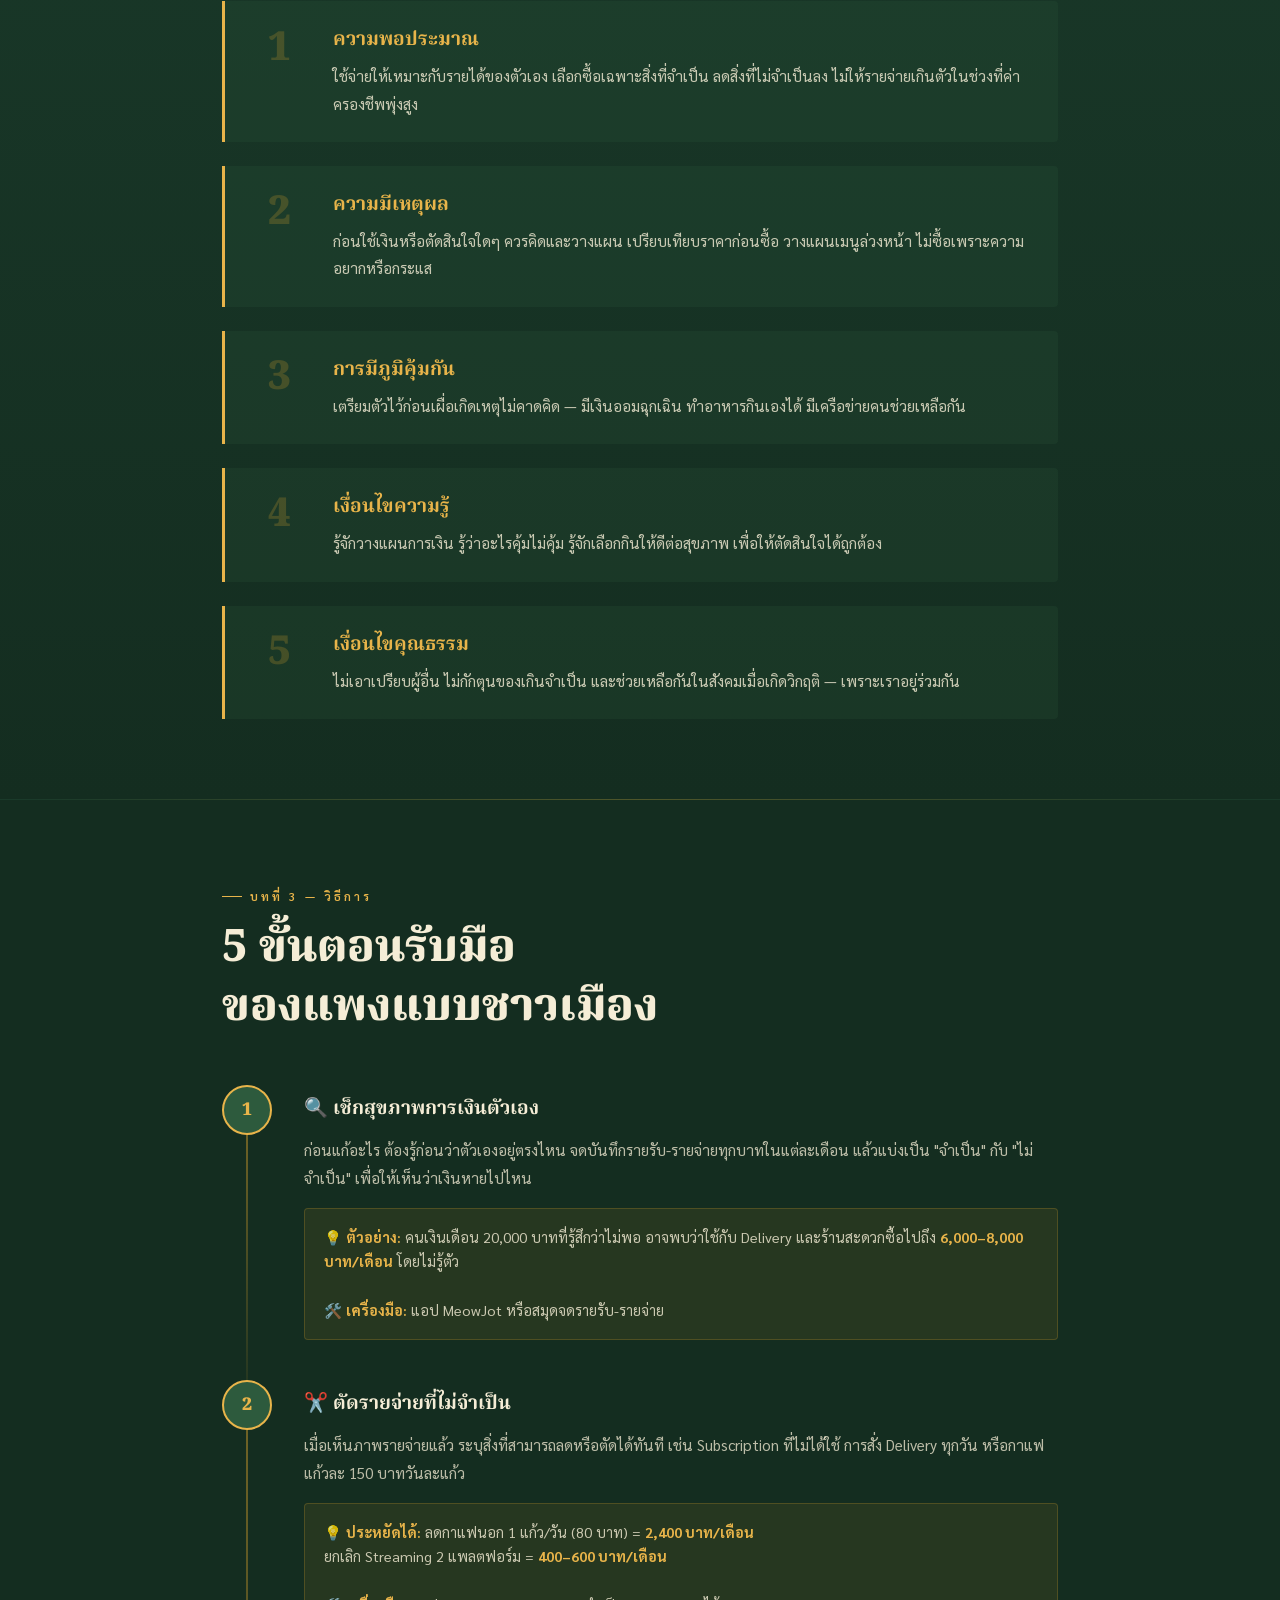
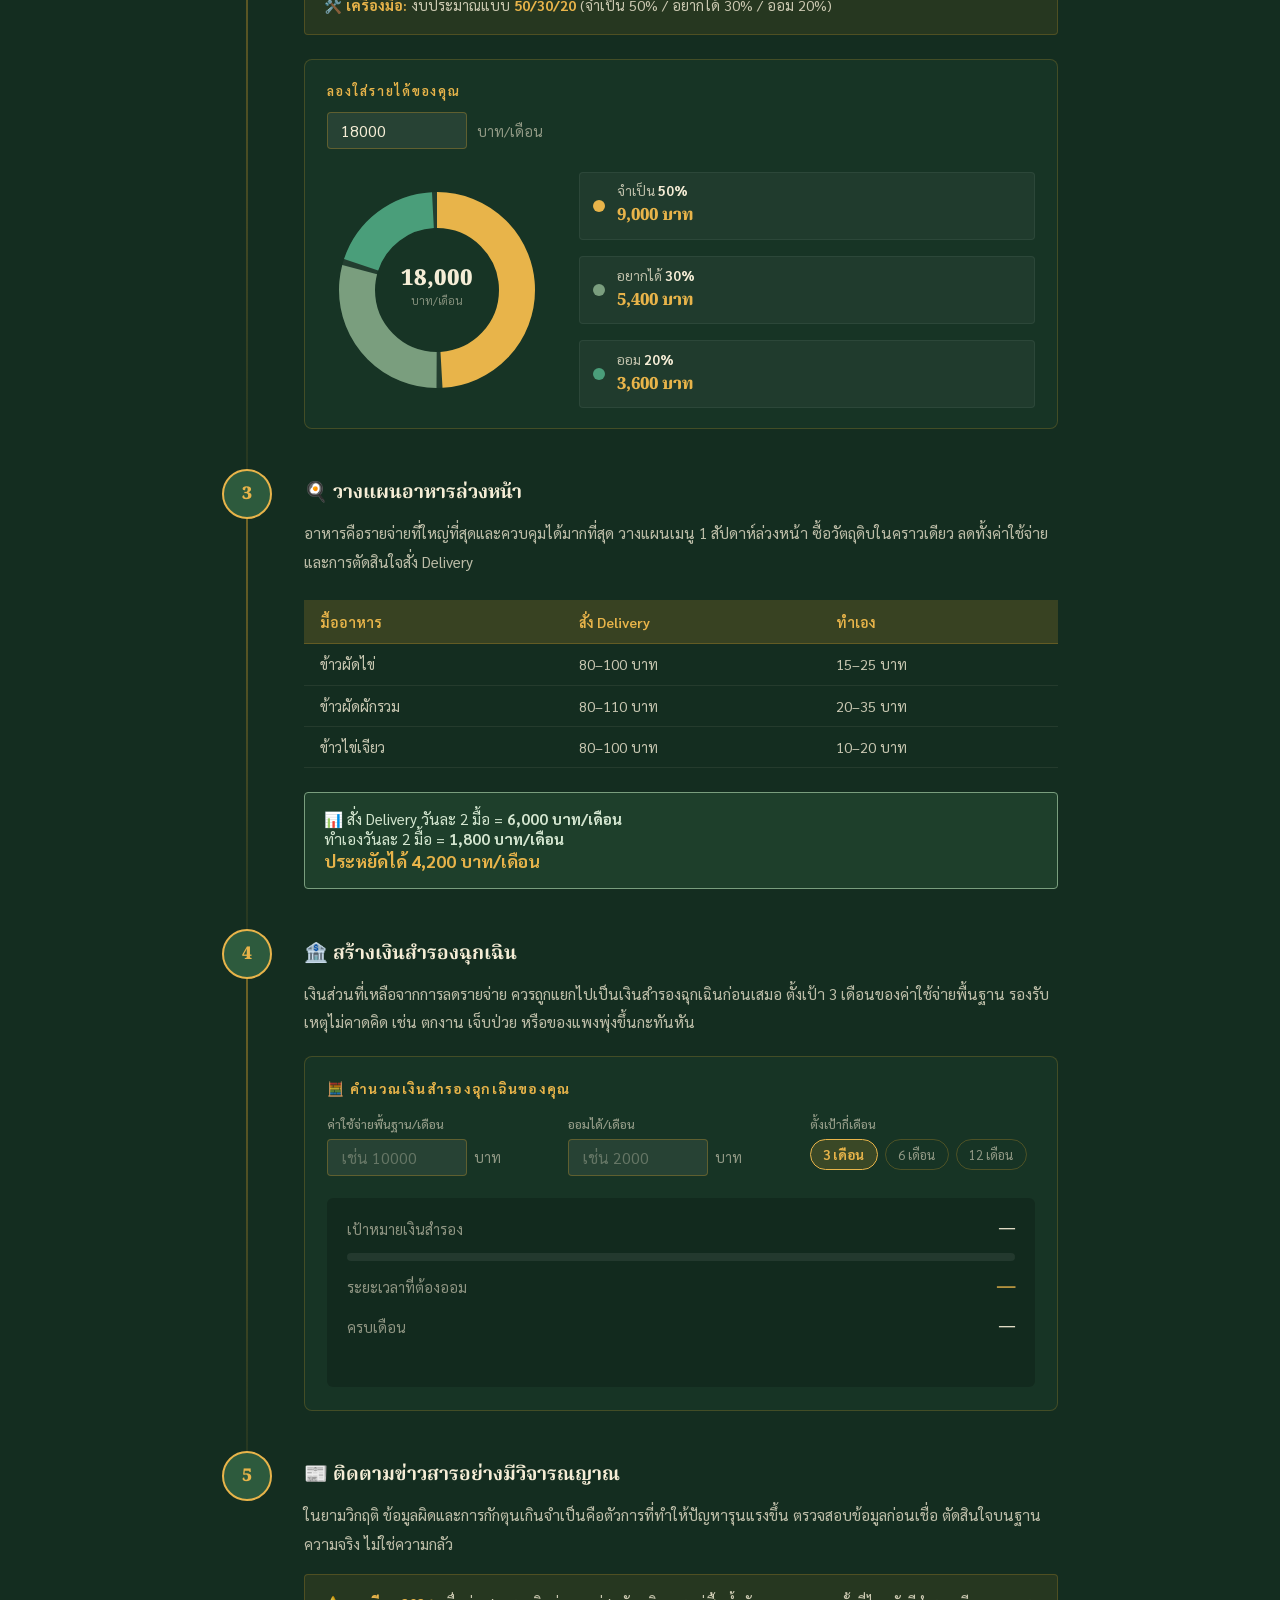
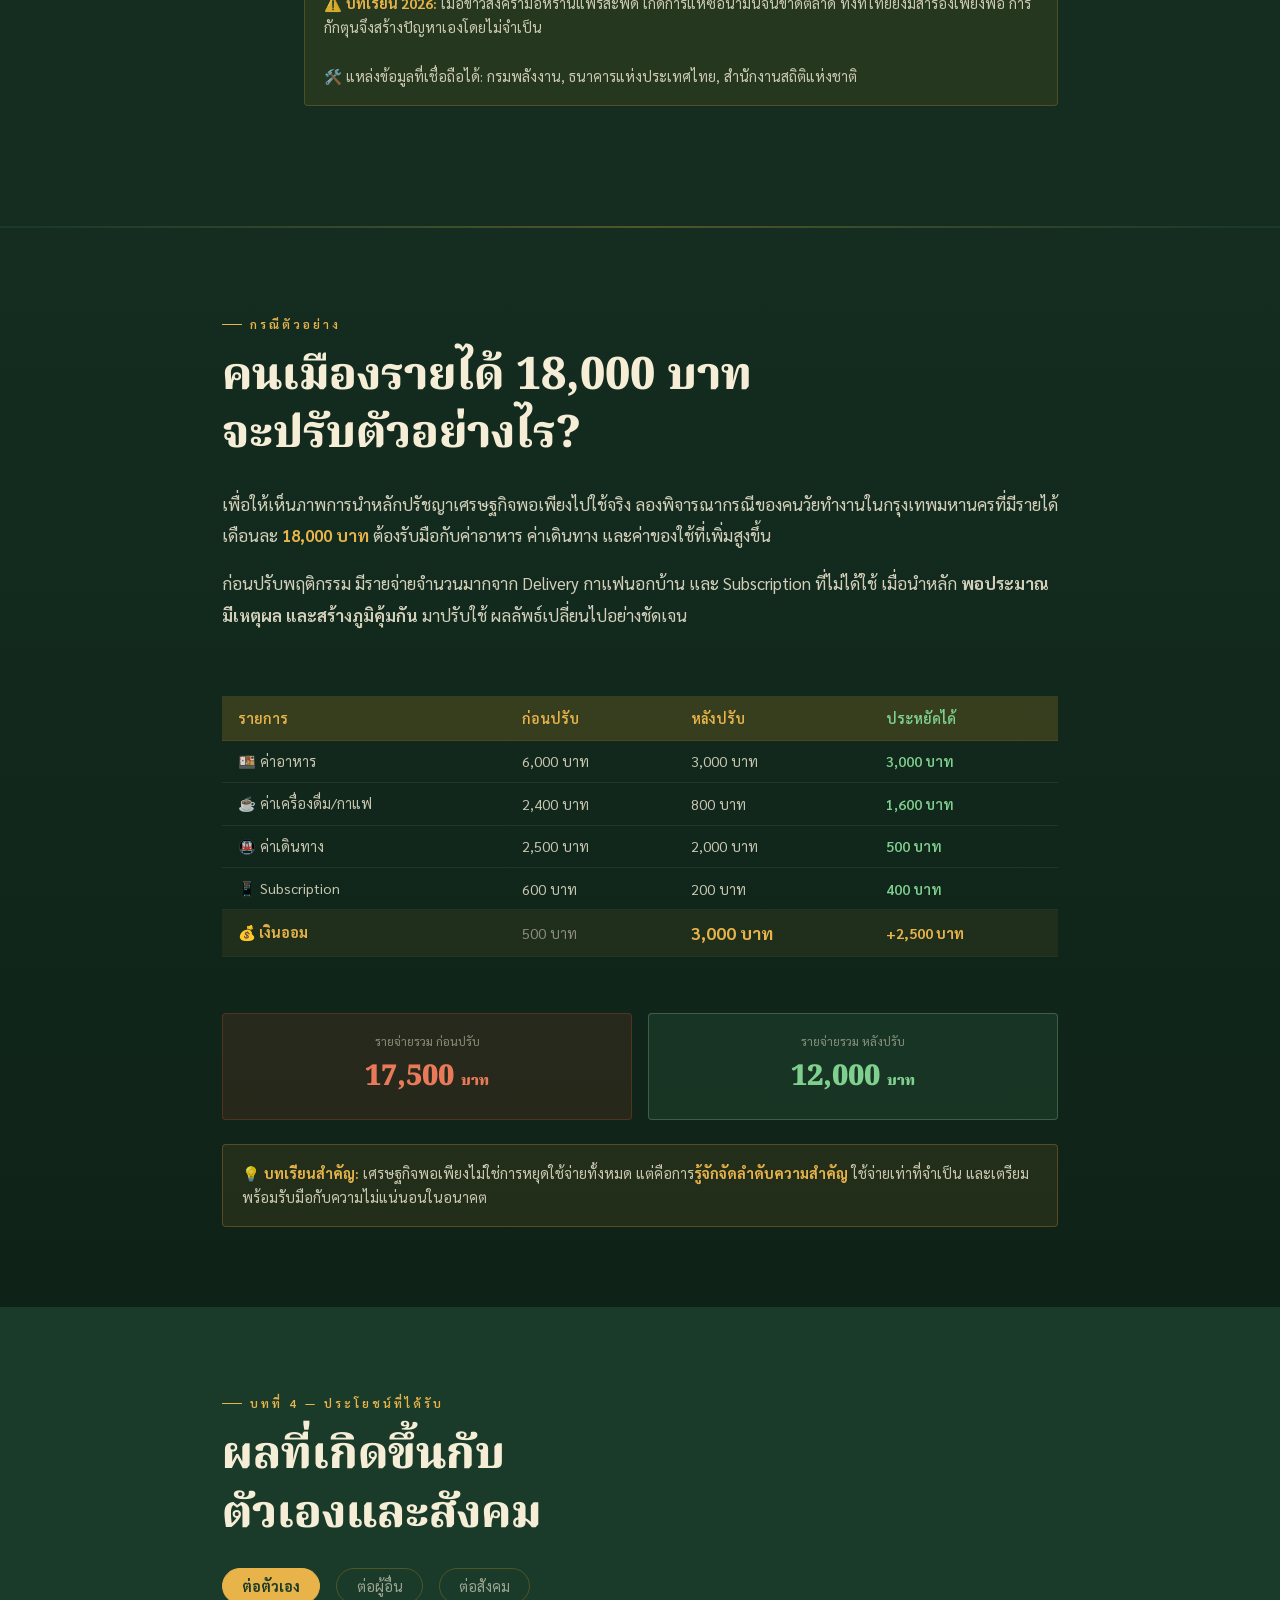
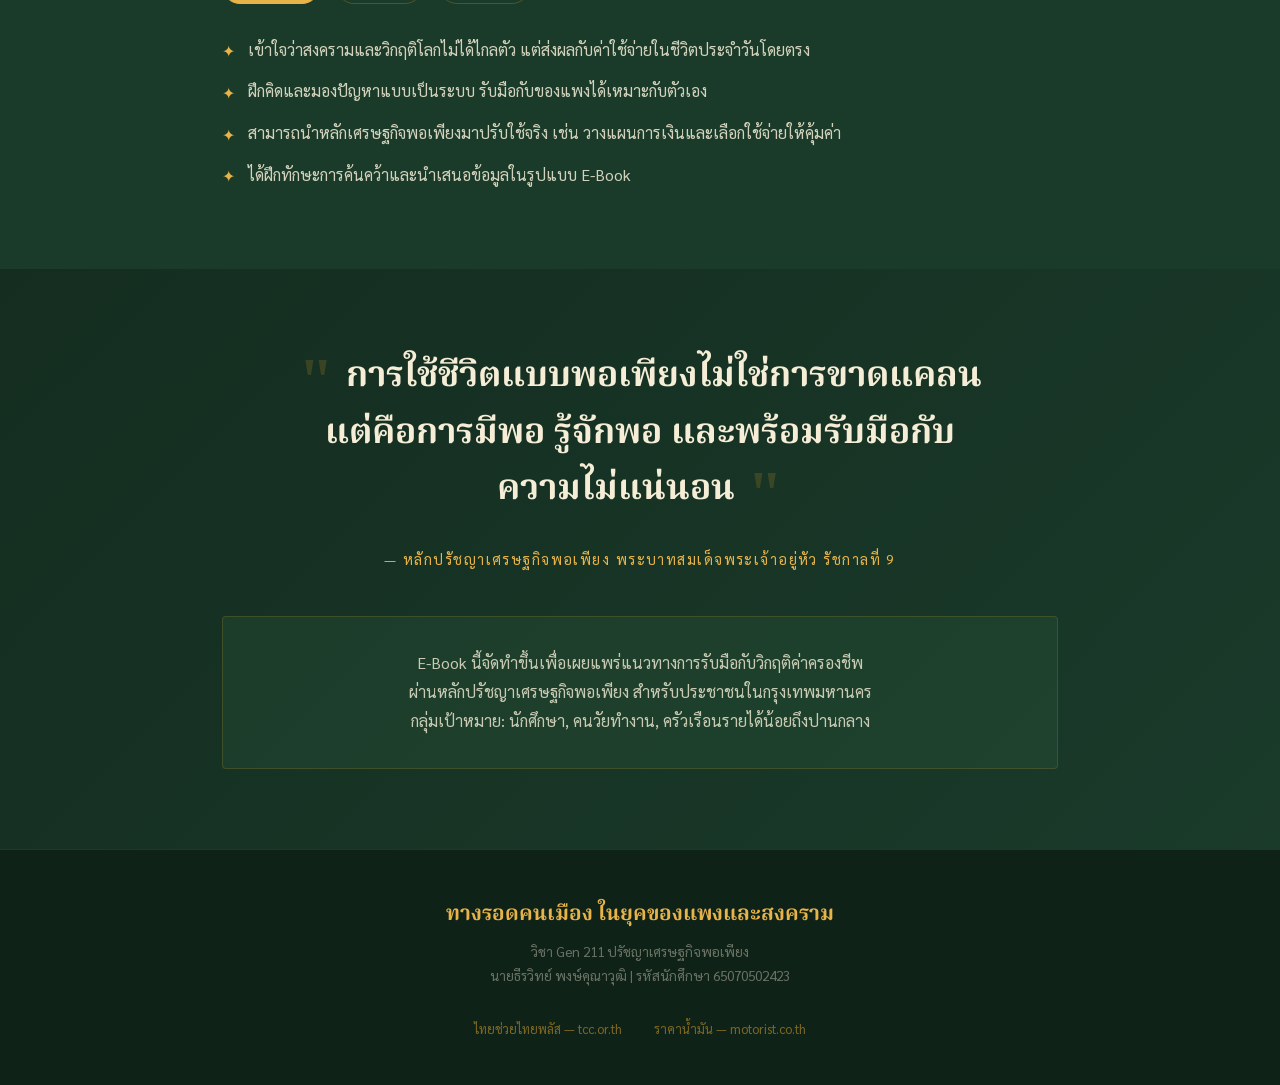
==== commit a25d6a92: "Add : New features" ====
--- a/index.html
+++ b/index.html
@@ -5,607 +5,7 @@
 <meta name="viewport" content="width=device-width, initial-scale=1.0">
 <title>ทางรอดคนเมือง ในยุคของแพงและสงคราม</title>
 <link href="https://fonts.googleapis.com/css2?family=Sarabun:wght@300;400;500;600;700;800&family=Noto+Serif+Thai:wght@300;400;600;700;900&display=swap" rel="stylesheet">
-<style>
-  :root {
-    --cream: #F5EDD6;
-    --warm-white: #FBF7EE;
-    --deep-green: #1A3A2A;
-    --forest: #2D5A3D;
-    --sage: #7A9E7E;
-    --gold: #C8962A;
-    --amber: #E8B44A;
-    --rust: #C04C2A;
-    --charcoal: #2A2A2A;
-    --light-sage: #D4E6D0;
-  }
-
-  * { margin: 0; padding: 0; box-sizing: border-box; }
-
-  html { scroll-behavior: smooth; }
-
-  body {
-    background: var(--deep-green);
-    font-family: 'Sarabun', sans-serif;
-    color: var(--cream);
-    overflow-x: hidden;
-  }
-
-  /* ===== COVER PAGE ===== */
-  #cover {
-    min-height: 100vh;
-    background: var(--deep-green);
-    display: flex;
-    flex-direction: column;
-    align-items: center;
-    justify-content: center;
-    position: relative;
-    overflow: hidden;
-    padding: 2rem;
-  }
-
-  .cover-bg {
-    position: absolute;
-    inset: 0;
-    background: 
-      radial-gradient(ellipse 80% 60% at 50% 100%, rgba(200,150,42,0.15) 0%, transparent 70%),
-      radial-gradient(ellipse 60% 40% at 20% 20%, rgba(45,90,61,0.6) 0%, transparent 60%),
-      radial-gradient(ellipse 50% 50% at 80% 10%, rgba(26,58,42,0.8) 0%, transparent 50%);
-  }
-
-  .rice-pattern {
-    position: absolute;
-    inset: 0;
-    background-image: 
-      repeating-linear-gradient(
-        45deg,
-        transparent,
-        transparent 40px,
-        rgba(200,150,42,0.03) 40px,
-        rgba(200,150,42,0.03) 41px
-      );
-  }
-
-  .cover-content {
-    position: relative;
-    z-index: 2;
-    text-align: center;
-    max-width: 700px;
-  }
-
-  .ebook-badge {
-    display: inline-block;
-    border: 1px solid var(--amber);
-    color: var(--amber);
-    font-family: 'Sarabun', sans-serif;
-    font-size: 0.75rem;
-    letter-spacing: 0.3em;
-    padding: 0.4rem 1.2rem;
-    margin-bottom: 2rem;
-    text-transform: uppercase;
-    animation: fadeInDown 1s ease both;
-  }
-
-  .cover-icon {
-    font-size: 5rem;
-    margin-bottom: 1.5rem;
-    animation: fadeInDown 1s 0.2s ease both;
-    display: block;
-  }
-
-  .cover-title {
-    font-family: 'Noto Serif Thai', serif;
-    font-size: clamp(2.5rem, 7vw, 5rem);
-    font-weight: 900;
-    line-height: 1.15;
-    color: var(--cream);
-    margin-bottom: 0.5rem;
-    animation: fadeInUp 1s 0.3s ease both;
-  }
-
-  .cover-subtitle {
-    font-family: 'Noto Serif Thai', serif;
-    font-size: clamp(1.2rem, 3vw, 2rem);
-    font-weight: 400;
-    color: var(--amber);
-    margin-bottom: 2.5rem;
-    animation: fadeInUp 1s 0.4s ease both;
-  }
-
-  .cover-divider {
-    width: 80px;
-    height: 2px;
-    background: linear-gradient(90deg, transparent, var(--amber), transparent);
-    margin: 0 auto 2rem;
-    animation: fadeIn 1s 0.5s ease both;
-  }
-
-  .cover-meta {
-    font-size: 0.95rem;
-    color: rgba(245,237,214,0.6);
-    margin-bottom: 3rem;
-    animation: fadeIn 1s 0.6s ease both;
-    line-height: 1.8;
-  }
-
-  .scroll-hint {
-    position: absolute;
-    bottom: 2rem;
-    left: 50%;
-    transform: translateX(-50%);
-    display: flex;
-    flex-direction: column;
-    align-items: center;
-    gap: 0.5rem;
-    color: rgba(245,237,214,0.4);
-    font-size: 0.8rem;
-    animation: fadeIn 2s 1s ease both;
-  }
-
-  .scroll-arrow {
-    width: 24px;
-    height: 24px;
-    border-right: 2px solid var(--amber);
-    border-bottom: 2px solid var(--amber);
-    transform: rotate(45deg);
-    animation: bounce 2s infinite;
-  }
-
-  /* ===== NAV ===== */
-  nav {
-    position: fixed;
-    top: 0;
-    left: 0;
-    right: 0;
-    z-index: 100;
-    padding: 0.8rem 2rem;
-    background: rgba(26,58,42,0.95);
-    backdrop-filter: blur(10px);
-    border-bottom: 1px solid rgba(200,150,42,0.2);
-    display: flex;
-    align-items: center;
-    justify-content: space-between;
-    transform: translateY(-100%);
-    transition: transform 0.3s ease;
-  }
-
-  nav.visible { transform: translateY(0); }
-
-  .nav-title {
-    font-family: 'Noto Serif Thai', serif;
-    font-size: 1rem;
-    font-weight: 700;
-    color: var(--amber);
-  }
-
-  .nav-links {
-    display: flex;
-    gap: 1.5rem;
-    list-style: none;
-  }
-
-  .nav-links a {
-    color: rgba(245,237,214,0.7);
-    text-decoration: none;
-    font-size: 0.85rem;
-    transition: color 0.2s;
-  }
-
-  .nav-links a:hover { color: var(--amber); }
-
-  /* ===== SECTION BASE ===== */
-  .section {
-    padding: 5rem 2rem;
-    max-width: 900px;
-    margin: 0 auto;
-  }
-
-  .section-label {
-    display: inline-flex;
-    align-items: center;
-    gap: 0.5rem;
-    font-size: 0.75rem;
-    letter-spacing: 0.25em;
-    text-transform: uppercase;
-    color: var(--amber);
-    margin-bottom: 1rem;
-    font-weight: 600;
-  }
-
-  .section-label::before {
-    content: '';
-    display: inline-block;
-    width: 20px;
-    height: 1px;
-    background: var(--amber);
-  }
-
-  .section-title {
-    font-family: 'Noto Serif Thai', serif;
-    font-size: clamp(1.8rem, 4vw, 2.8rem);
-    font-weight: 800;
-    color: var(--cream);
-    line-height: 1.3;
-    margin-bottom: 1.5rem;
-  }
-
-  .section-body {
-    font-size: 1.05rem;
-    line-height: 1.9;
-    color: rgba(245,237,214,0.85);
-  }
-
-  /* ===== CHAPTER DIVIDER ===== */
-  .chapter-divider {
-    height: 1px;
-    background: linear-gradient(90deg, transparent, rgba(200,150,42,0.3), transparent);
-    margin: 0 2rem;
-  }
-
-  /* ===== INTRO / BACKGROUND ===== */
-  #intro { background: var(--deep-green); }
-
-  .impact-grid {
-    display: grid;
-    grid-template-columns: repeat(auto-fit, minmax(200px, 1fr));
-    gap: 1.5rem;
-    margin-top: 3rem;
-  }
-
-  .impact-card {
-    background: rgba(45,90,61,0.3);
-    border: 1px solid rgba(200,150,42,0.2);
-    border-radius: 4px;
-    padding: 1.5rem;
-    transition: border-color 0.3s, transform 0.3s;
-  }
-
-  .impact-card:hover {
-    border-color: var(--amber);
-    transform: translateY(-4px);
-  }
-
-  .impact-icon { font-size: 2rem; margin-bottom: 0.8rem; }
-  .impact-num {
-    font-family: 'Noto Serif Thai', serif;
-    font-size: 2.2rem;
-    font-weight: 900;
-    color: var(--amber);
-    line-height: 1;
-    margin-bottom: 0.3rem;
-  }
-  .impact-label { font-size: 0.9rem; color: rgba(245,237,214,0.7); }
-
-  /* ===== PRINCIPLES ===== */
-  #principles {
-    background: linear-gradient(180deg, var(--deep-green), #142D20);
-  }
-
-  .principle-list { margin-top: 2.5rem; display: flex; flex-direction: column; gap: 1.5rem; }
-
-  .principle-item {
-    display: grid;
-    grid-template-columns: 60px 1fr;
-    gap: 1.5rem;
-    align-items: start;
-    padding: 1.5rem;
-    background: rgba(45,90,61,0.2);
-    border-left: 3px solid var(--amber);
-    border-radius: 0 4px 4px 0;
-    transition: background 0.3s;
-  }
-
-  .principle-item:hover { background: rgba(45,90,61,0.4); }
-
-  .principle-num {
-    font-family: 'Noto Serif Thai', serif;
-    font-size: 2.5rem;
-    font-weight: 900;
-    color: rgba(200,150,42,0.25);
-    line-height: 1;
-    text-align: center;
-    padding-top: 0.2rem;
-  }
-
-  .principle-title {
-    font-family: 'Noto Serif Thai', serif;
-    font-size: 1.2rem;
-    font-weight: 700;
-    color: var(--amber);
-    margin-bottom: 0.5rem;
-  }
-
-  .principle-body {
-    font-size: 0.95rem;
-    line-height: 1.8;
-    color: rgba(245,237,214,0.8);
-  }
-
-  /* ===== STEPS ===== */
-  #steps { background: #142D20; }
-
-  .steps-container { margin-top: 3rem; }
-
-  .step {
-    display: grid;
-    grid-template-columns: 50px 1fr;
-    gap: 2rem;
-    position: relative;
-    padding-bottom: 2.5rem;
-  }
-
-  .step:not(:last-child) .step-line {
-    position: absolute;
-    left: 24px;
-    top: 50px;
-    bottom: 0;
-    width: 2px;
-    background: linear-gradient(180deg, rgba(200,150,42,0.5), rgba(200,150,42,0.1));
-  }
-
-  .step-dot {
-    width: 50px;
-    height: 50px;
-    border-radius: 50%;
-    background: var(--forest);
-    border: 2px solid var(--amber);
-    display: flex;
-    align-items: center;
-    justify-content: center;
-    font-family: 'Noto Serif Thai', serif;
-    font-size: 1.1rem;
-    font-weight: 900;
-    color: var(--amber);
-    flex-shrink: 0;
-    position: relative;
-    z-index: 1;
-  }
-
-  .step-content { padding-top: 0.6rem; }
-
-  .step-title {
-    font-family: 'Noto Serif Thai', serif;
-    font-size: 1.2rem;
-    font-weight: 700;
-    color: var(--cream);
-    margin-bottom: 0.7rem;
-  }
-
-  .step-body {
-    font-size: 0.95rem;
-    line-height: 1.85;
-    color: rgba(245,237,214,0.75);
-    margin-bottom: 1rem;
-  }
-
-  .tip-box {
-    background: rgba(200,150,42,0.1);
-    border: 1px solid rgba(200,150,42,0.25);
-    border-radius: 4px;
-    padding: 1rem 1.2rem;
-    font-size: 0.9rem;
-    color: rgba(245,237,214,0.8);
-    line-height: 1.7;
-  }
-
-  .tip-box strong { color: var(--amber); }
-
-  /* ===== COMPARISON TABLE ===== */
-  .compare-table {
-    width: 100%;
-    border-collapse: collapse;
-    margin: 1.5rem 0;
-    font-size: 0.9rem;
-  }
-
-  .compare-table th {
-    background: rgba(200,150,42,0.2);
-    color: var(--amber);
-    padding: 0.8rem 1rem;
-    text-align: left;
-    font-weight: 600;
-    border-bottom: 1px solid rgba(200,150,42,0.3);
-  }
-
-  .compare-table td {
-    padding: 0.7rem 1rem;
-    border-bottom: 1px solid rgba(245,237,214,0.07);
-    color: rgba(245,237,214,0.8);
-  }
-
-  .compare-table tr:hover td { background: rgba(45,90,61,0.2); }
-
-  .save-highlight {
-    background: rgba(45,90,61,0.4);
-    border: 1px solid var(--sage);
-    border-radius: 4px;
-    padding: 1rem 1.2rem;
-    font-size: 0.95rem;
-    color: var(--light-sage);
-    margin-top: 0.5rem;
-  }
-
-  /* ===== BENEFITS ===== */
-  #benefits { background: var(--deep-green); }
-
-  .benefit-tabs {
-    display: flex;
-    gap: 1rem;
-    margin-bottom: 2rem;
-    flex-wrap: wrap;
-  }
-
-  .tab-btn {
-    padding: 0.5rem 1.2rem;
-    border: 1px solid rgba(200,150,42,0.3);
-    background: transparent;
-    color: rgba(245,237,214,0.6);
-    border-radius: 2rem;
-    cursor: pointer;
-    font-family: 'Sarabun', sans-serif;
-    font-size: 0.9rem;
-    transition: all 0.2s;
-  }
-
-  .tab-btn.active, .tab-btn:hover {
-    background: var(--amber);
-    color: var(--deep-green);
-    border-color: var(--amber);
-    font-weight: 700;
-  }
-
-  .benefit-panel { display: none; }
-  .benefit-panel.active { display: block; }
-
-  .benefit-list {
-    list-style: none;
-    display: flex;
-    flex-direction: column;
-    gap: 0.8rem;
-    margin-top: 1rem;
-  }
-
-  .benefit-list li {
-    display: flex;
-    align-items: flex-start;
-    gap: 0.8rem;
-    font-size: 1rem;
-    color: rgba(245,237,214,0.85);
-    line-height: 1.7;
-  }
-
-  .benefit-list li::before {
-    content: '✦';
-    color: var(--amber);
-    flex-shrink: 0;
-    margin-top: 0.1rem;
-  }
-
-  /* ===== SUMMARY QUOTE ===== */
-  #summary {
-    background: linear-gradient(135deg, #142D20, var(--deep-green));
-    text-align: center;
-  }
-
-  .big-quote {
-    font-family: 'Noto Serif Thai', serif;
-    font-size: clamp(1.4rem, 3.5vw, 2.2rem);
-    font-weight: 700;
-    line-height: 1.6;
-    color: var(--cream);
-    max-width: 700px;
-    margin: 0 auto 2rem;
-    position: relative;
-  }
-
-  .big-quote::before, .big-quote::after {
-    font-size: 4rem;
-    color: rgba(200,150,42,0.2);
-    font-family: Georgia, serif;
-    line-height: 0;
-    position: relative;
-    top: 1rem;
-  }
-
-  .big-quote::before { content: '"'; margin-right: 0.2rem; }
-  .big-quote::after { content: '"'; margin-left: 0.2rem; }
-
-  .quote-attr {
-    font-size: 0.9rem;
-    color: var(--amber);
-    letter-spacing: 0.1em;
-  }
-
-  /* ===== FOOTER ===== */
-  footer {
-    background: #0F2218;
-    padding: 3rem 2rem;
-    text-align: center;
-    border-top: 1px solid rgba(200,150,42,0.15);
-  }
-
-  .footer-title {
-    font-family: 'Noto Serif Thai', serif;
-    font-size: 1.3rem;
-    font-weight: 700;
-    color: var(--amber);
-    margin-bottom: 0.5rem;
-  }
-
-  .footer-sub {
-    font-size: 0.85rem;
-    color: rgba(245,237,214,0.4);
-    line-height: 1.8;
-  }
-
-  .sources {
-    margin-top: 2rem;
-    display: flex;
-    justify-content: center;
-    gap: 2rem;
-    flex-wrap: wrap;
-  }
-
-  .sources a {
-    color: rgba(200,150,42,0.6);
-    font-size: 0.8rem;
-    text-decoration: none;
-    transition: color 0.2s;
-  }
-
-  .sources a:hover { color: var(--amber); }
-
-  /* ===== READING PROGRESS ===== */
-  .progress-bar {
-    position: fixed;
-    top: 0;
-    left: 0;
-    height: 2px;
-    background: var(--amber);
-    z-index: 200;
-    width: 0%;
-    transition: width 0.1s;
-  }
-
-  /* ===== ANIMATIONS ===== */
-  @keyframes fadeInDown {
-    from { opacity: 0; transform: translateY(-20px); }
-    to { opacity: 1; transform: translateY(0); }
-  }
-
-  @keyframes fadeInUp {
-    from { opacity: 0; transform: translateY(30px); }
-    to { opacity: 1; transform: translateY(0); }
-  }
-
-  @keyframes fadeIn {
-    from { opacity: 0; }
-    to { opacity: 1; }
-  }
-
-  @keyframes bounce {
-    0%, 100% { transform: rotate(45deg) translateY(0); }
-    50% { transform: rotate(45deg) translateY(6px); }
-  }
-
-  .reveal {
-    opacity: 0;
-    transform: translateY(25px);
-    transition: opacity 0.6s ease, transform 0.6s ease;
-  }
-
-  .reveal.visible {
-    opacity: 1;
-    transform: translateY(0);
-  }
-
-  /* Mobile */
-  @media (max-width: 600px) {
-    .nav-links { display: none; }
-    .impact-grid { grid-template-columns: 1fr 1fr; }
-    .principle-item { grid-template-columns: 40px 1fr; gap: 1rem; }
-    .step { grid-template-columns: 40px 1fr; gap: 1.5rem; }
-  }
-</style>
+<link rel="stylesheet" href="style.css">
 </head>
 <body>
 
@@ -614,9 +14,11 @@
 <nav id="navbar">
   <div class="nav-title">ทางรอดคนเมือง</div>
   <ul class="nav-links">
+    <li><a href="#objectives">วัตถุประสงค์</a></li>
     <li><a href="#intro">ที่มา</a></li>
     <li><a href="#principles">หลักปรัชญา</a></li>
     <li><a href="#steps">วิธีการ</a></li>
+    <li><a href="#casestudy">กรณีตัวอย่าง</a></li>
     <li><a href="#benefits">ประโยชน์</a></li>
   </ul>
 </nav>
@@ -644,39 +46,82 @@
   </div>
 </section>
 
+
+<!-- OBJECTIVES -->
+<section id="objectives" style="background: linear-gradient(180deg, #0F2218, var(--deep-green));">
+  <div class="section">
+    <span class="section-label reveal">วัตถุประสงค์</span>
+    <h2 class="section-title reveal">E-Book นี้จัดทำขึ้นเพื่ออะไร?</h2>
+    <p class="section-body reveal">
+      E-Book เรื่อง <strong style="color: var(--amber)">"ทางรอดคนเมือง ในยุคของแพงและสงคราม"</strong> จัดทำขึ้นเพื่อศึกษาผลกระทบของสงครามและวิกฤติพลังงานที่ส่งผลต่อค่าครองชีพของประชาชนในกรุงเทพมหานคร โดยเฉพาะค่าอาหาร ค่าเดินทาง และสินค้าอุปโภคบริโภคที่เพิ่มสูงขึ้น
+    </p>
+    <p class="section-body reveal" style="margin-top: 1rem;">
+      นอกจากนี้ยังมีเป้าหมายเพื่อเผยแพร่แนวคิดหลักปรัชญาเศรษฐกิจพอเพียง และนำมาประยุกต์ใช้เป็นแนวทางในการรับมือกับวิกฤติ ผ่านการวางแผนการเงิน การลดรายจ่าย การจัดการอาหารในครัวเรือน และการเตรียมเงินสำรองฉุกเฉิน
+    </p>
+
+    <div style="margin-top: 2.5rem;" class="reveal">
+      <p style="font-size: 0.78rem; letter-spacing: 0.25em; text-transform: uppercase; color: var(--amber); font-weight: 600; margin-bottom: 1.2rem;">วัตถุประสงค์หลัก</p>
+      <ol style="list-style: none; display: flex; flex-direction: column; gap: 0.9rem; counter-reset: obj-counter;">
+        <li style="display: flex; gap: 1rem; align-items: flex-start; font-size: 1rem; color: rgba(245,237,214,0.85); line-height: 1.7; counter-increment: obj-counter;">
+          <span style="min-width: 28px; height: 28px; background: rgba(200,150,42,0.15); border: 1px solid rgba(200,150,42,0.4); border-radius: 50%; display: flex; align-items: center; justify-content: center; font-size: 0.8rem; color: var(--amber); font-weight: 700; flex-shrink: 0; margin-top: 0.1rem;">1</span>
+          ศึกษาผลกระทบของสงครามและวิกฤติพลังงานต่อค่าครองชีพของประชาชนในกรุงเทพมหานคร
+        </li>
+        <li style="display: flex; gap: 1rem; align-items: flex-start; font-size: 1rem; color: rgba(245,237,214,0.85); line-height: 1.7;">
+          <span style="min-width: 28px; height: 28px; background: rgba(200,150,42,0.15); border: 1px solid rgba(200,150,42,0.4); border-radius: 50%; display: flex; align-items: center; justify-content: center; font-size: 0.8rem; color: var(--amber); font-weight: 700; flex-shrink: 0; margin-top: 0.1rem;">2</span>
+          เผยแพร่ความรู้เกี่ยวกับหลักปรัชญาเศรษฐกิจพอเพียงในการรับมือกับวิกฤติ
+        </li>
+        <li style="display: flex; gap: 1rem; align-items: flex-start; font-size: 1rem; color: rgba(245,237,214,0.85); line-height: 1.7;">
+          <span style="min-width: 28px; height: 28px; background: rgba(200,150,42,0.15); border: 1px solid rgba(200,150,42,0.4); border-radius: 50%; display: flex; align-items: center; justify-content: center; font-size: 0.8rem; color: var(--amber); font-weight: 700; flex-shrink: 0; margin-top: 0.1rem;">3</span>
+          เสนอแนวทางลดรายจ่ายและจัดการอาหารในระดับครัวเรือน
+        </li>
+        <li style="display: flex; gap: 1rem; align-items: flex-start; font-size: 1rem; color: rgba(245,237,214,0.85); line-height: 1.7;">
+          <span style="min-width: 28px; height: 28px; background: rgba(200,150,42,0.15); border: 1px solid rgba(200,150,42,0.4); border-radius: 50%; display: flex; align-items: center; justify-content: center; font-size: 0.8rem; color: var(--amber); font-weight: 700; flex-shrink: 0; margin-top: 0.1rem;">4</span>
+          ส่งเสริมให้ประชาชนสามารถพึ่งพาตนเองและปรับตัวได้ในสถานการณ์วิกฤติ
+        </li>
+        <li style="display: flex; gap: 1rem; align-items: flex-start; font-size: 1rem; color: rgba(245,237,214,0.85); line-height: 1.7;">
+          <span style="min-width: 28px; height: 28px; background: rgba(200,150,42,0.15); border: 1px solid rgba(200,150,42,0.4); border-radius: 50%; display: flex; align-items: center; justify-content: center; font-size: 0.8rem; color: var(--amber); font-weight: 700; flex-shrink: 0; margin-top: 0.1rem;">5</span>
+          จัดทำ E-Book ที่สามารถใช้เป็นสื่อให้ความรู้และนำไปประยุกต์ใช้ได้จริง
+        </li>
+      </ol>
+    </div>
+  </div>
+</section>
+
+<div class="chapter-divider"></div>
+
 <!-- INTRO -->
 <section id="intro">
   <div class="section">
     <span class="section-label reveal">บทที่ 1 — ที่มาและความสำคัญ</span>
     <h2 class="section-title reveal">วิกฤติที่ไม่ไกลตัวเลย</h2>
     <p class="section-body reveal">
-      ในปี 2566–2567 สถานการณ์ความตึงเครียดในตะวันออกกลางและความขัดแย้งระหว่างประเทศ ส่งผลกระทบโดยตรงต่อราคาพลังงานในตลาดโลก ราคาน้ำมันพุ่งสูงกว่า <strong style="color: var(--amber)">50%</strong> ทำให้ต้นทุนการขนส่งและราคาสินค้าทั่วไทยเพิ่มสูงขึ้นตาม กรุงเทพมหานครซึ่งพึ่งพาการขนส่งและตลาดเป็นหลัก ได้รับผลกระทบอย่างเต็มๆ
+      ในปี 2026 สถานการณ์ความตึงเครียดในตะวันออกกลางและความขัดแย้งระหว่างประเทศ ส่งผลกระทบโดยตรงต่อราคาพลังงานในตลาดโลก ราคาน้ำมันพุ่งสูงกว่า <strong style="color: var(--amber)">50%</strong> ทำให้ต้นทุนการขนส่งและราคาสินค้าทั่วไทยเพิ่มสูงขึ้นตาม กรุงเทพมหานครซึ่งพึ่งพาการขนส่งและตลาดเป็นหลัก ได้รับผลกระทบอย่างเต็มๆ
     </p>
 
     <div class="chart-box reveal" style="margin: 2rem 0; background: rgba(255,255,255,0.04); border: 1px solid rgba(200,150,42,0.2); border-radius: 4px; padding: 1.2rem;">
       <p style="font-size: 0.78rem; letter-spacing: 0.2em; text-transform: uppercase; color: var(--amber); margin-bottom: 0.8rem; font-weight: 600;">รูปที่ 1 — ราคาน้ำมันแก๊สโซฮอล์ 95 ช่วง 6 เดือนที่ผ่านมา</p>
-      <img src="95.png" alt="กราฟราคาน้ำมันแก๊สโซฮอล์ 95" style="width:100%; border-radius:2px; display:block;">
+      <img src="assets/95.png" alt="กราฟราคาน้ำมันแก๊สโซฮอล์ 95" style="width:100%; border-radius:2px; display:block;">
       <p style="font-size: 0.8rem; color: rgba(245,237,214,0.45); margin-top: 0.6rem; text-align: right;">ที่มา: motorist.co.th/petrol-prices</p>
     </div>
 
     <div class="impact-grid reveal" style="transition-delay: 0.2s">
       <div class="impact-card">
-        <div class="impact-icon">⛽</div>
+        <!-- <div class="impact-icon">⛽</div> -->
         <div class="impact-num">+50%</div>
         <div class="impact-label">ราคาน้ำมันที่เพิ่มขึ้น</div>
       </div>
       <div class="impact-card">
-        <div class="impact-icon">🏙️</div>
+        <!-- <div class="impact-icon">🏙️</div> -->
         <div class="impact-num">10M+</div>
         <div class="impact-label">ประชาชนที่ได้รับผลกระทบ</div>
       </div>
       <div class="impact-card">
-        <div class="impact-icon">💸</div>
+        <!-- <div class="impact-icon">💸</div> -->
         <div class="impact-num">66%</div>
         <div class="impact-label">หนี้สาธารณะต่อ GDP</div>
       </div>
       <div class="impact-card">
-        <div class="impact-icon">🏛️</div>
+        <!-- <div class="impact-icon">🏛️</div> -->
         <div class="impact-num">20,000 ล้าน</div>
         <div class="impact-label">งบฯ โครงการไทยช่วยไทยพลัส</div>
       </div>
@@ -772,6 +217,63 @@
             ยกเลิก Streaming 2 แพลตฟอร์ม = <strong>400–600 บาท/เดือน</strong><br><br>
             🛠️ <strong>เครื่องมือ:</strong> งบประมาณแบบ <strong>50/30/20</strong> (จำเป็น 50% / อยากได้ 30% / ออม 20%)
           </div>
+
+          <!-- 50/30/20 Interactive Chart -->
+          <div class="budget-viz" id="budgetViz">
+            <p class="budget-viz-label">ลองใส่รายได้ของคุณ</p>
+            <div class="budget-input-row">
+              <input type="number" id="incomeInput" class="budget-input" placeholder="เช่น 18000" min="1000" max="999999">
+              <span class="budget-currency">บาท/เดือน</span>
+            </div>
+ 
+            <div class="donut-wrapper">
+              <svg id="donutSvg" viewBox="0 0 220 220" width="220" height="220">
+                <circle class="donut-bg" cx="110" cy="110" r="80" fill="none" stroke="rgba(255,255,255,0.05)" stroke-width="36"/>
+                <!-- necessary 50% -->
+                <circle id="arc-necessary" class="donut-arc" cx="110" cy="110" r="80" fill="none"
+                  stroke="#E8B44A" stroke-width="36"
+                  stroke-dasharray="0 502.65" stroke-dashoffset="502.65"
+                  transform="rotate(-90 110 110)" style="transition: stroke-dasharray 0.7s ease, stroke-dashoffset 0.7s ease;"/>
+                <!-- want 30% -->
+                <circle id="arc-want" class="donut-arc" cx="110" cy="110" r="80" fill="none"
+                  stroke="#7A9E7E" stroke-width="36"
+                  stroke-dasharray="0 502.65" stroke-dashoffset="502.65"
+                  transform="rotate(-90 110 110)" style="transition: stroke-dasharray 0.7s ease, stroke-dashoffset 0.7s ease;"/>
+                <!-- save 20% -->
+                <circle id="arc-save" class="donut-arc" cx="110" cy="110" r="80" fill="none"
+                  stroke="#4A9E7A" stroke-width="36"
+                  stroke-dasharray="0 502.65" stroke-dashoffset="502.65"
+                  transform="rotate(-90 110 110)" style="transition: stroke-dasharray 0.7s ease, stroke-dashoffset 0.7s ease;"/>
+                <text id="donut-center-num" x="110" y="105" text-anchor="middle" font-family="'Noto Serif Thai',serif" font-size="22" font-weight="900" fill="#F5EDD6">50/30</text>
+                <text id="donut-center-label" x="110" y="125" text-anchor="middle" font-family="'Sarabun',sans-serif" font-size="11" fill="rgba(245,237,214,0.5)">/20</text>
+              </svg>
+ 
+              <div class="donut-legend">
+                <div class="legend-item" id="leg-necessary">
+                  <span class="legend-dot" style="background:#E8B44A"></span>
+                  <div>
+                    <div class="legend-title">จำเป็น <span class="legend-pct">50%</span></div>
+                    <div class="legend-amount" id="amt-necessary">—</div>
+                  </div>
+                </div>
+                <div class="legend-item" id="leg-want">
+                  <span class="legend-dot" style="background:#7A9E7E"></span>
+                  <div>
+                    <div class="legend-title">อยากได้ <span class="legend-pct">30%</span></div>
+                    <div class="legend-amount" id="amt-want">—</div>
+                  </div>
+                </div>
+                <div class="legend-item" id="leg-save">
+                  <span class="legend-dot" style="background:#4A9E7A"></span>
+                  <div>
+                    <div class="legend-title">ออม <span class="legend-pct">20%</span></div>
+                    <div class="legend-amount" id="amt-save">—</div>
+                  </div>
+                </div>
+              </div>
+            </div>
+          </div>
+ 
         </div>
       </div>
 
@@ -809,10 +311,52 @@
         <div class="step-content reveal">
           <div class="step-title">🏦 สร้างเงินสำรองฉุกเฉิน</div>
           <div class="step-body">เงินส่วนที่เหลือจากการลดรายจ่าย ควรถูกแยกไปเป็นเงินสำรองฉุกเฉินก่อนเสมอ ตั้งเป้า 3 เดือนของค่าใช้จ่ายพื้นฐาน รองรับเหตุไม่คาดคิด เช่น ตกงาน เจ็บป่วย หรือของแพงพุ่งขึ้นกะทันหัน</div>
-          <div class="tip-box">
-            💡 <strong>ตัวอย่าง:</strong> ค่าใช้จ่ายพื้นฐาน 10,000 บาท/เดือน → ควรมีเงินสำรอง <strong>30,000 บาท</strong><br>
-            ออมเดือนละ 2,000 บาท → ครบภายใน <strong>15 เดือน</strong><br><br>
-            🛠️ ตั้ง Auto-Transfer ทุกวันที่รับเงินเดือนไปบัญชีแยก
+          <div class="ef-calc" id="efCalc">
+            <p class="ef-title">🧮 คำนวณเงินสำรองฉุกเฉินของคุณ</p>
+ 
+            <div class="ef-inputs">
+              <div class="ef-field">
+                <label class="ef-label">ค่าใช้จ่ายพื้นฐาน/เดือน</label>
+                <div class="ef-input-wrap">
+                  <input type="number" id="efExpense" class="budget-input" placeholder="เช่น 10000" min="0">
+                  <span class="budget-currency">บาท</span>
+                </div>
+              </div>
+              <div class="ef-field">
+                <label class="ef-label">ออมได้/เดือน</label>
+                <div class="ef-input-wrap">
+                  <input type="number" id="efSave" class="budget-input" placeholder="เช่น 2000" min="0">
+                  <span class="budget-currency">บาท</span>
+                </div>
+              </div>
+              <div class="ef-field">
+                <label class="ef-label">ตั้งเป้ากี่เดือน</label>
+                <div class="ef-months-btns">
+                  <button class="ef-month-btn active" data-m="3">3 เดือน</button>
+                  <button class="ef-month-btn" data-m="6">6 เดือน</button>
+                  <button class="ef-month-btn" data-m="12">12 เดือน</button>
+                </div>
+              </div>
+            </div>
+ 
+            <div class="ef-result" id="efResult">
+              <div class="ef-result-row">
+                <span class="ef-result-label">เป้าหมายเงินสำรอง</span>
+                <span class="ef-result-val" id="efGoal">—</span>
+              </div>
+              <div class="ef-progress-wrap">
+                <div class="ef-progress-bar" id="efBar" style="width:0%"></div>
+              </div>
+              <div class="ef-result-row">
+                <span class="ef-result-label">ระยะเวลาที่ต้องออม</span>
+                <span class="ef-result-val accent" id="efMonths">—</span>
+              </div>
+              <div class="ef-result-row">
+                <span class="ef-result-label">ครบเดือน</span>
+                <span class="ef-result-val" id="efDate">—</span>
+              </div>
+              <p class="ef-tip" id="efTip"></p>
+            </div>
           </div>
         </div>
       </div>
@@ -835,6 +379,83 @@
 
 <div class="chapter-divider"></div>
 
+
+<div class="chapter-divider"></div>
+
+<!-- CASE STUDY -->
+<section id="casestudy" style="background: linear-gradient(180deg, #142D20, #0F2218);">
+  <div class="section">
+    <span class="section-label reveal">กรณีตัวอย่าง</span>
+    <h2 class="section-title reveal">คนเมืองรายได้ 18,000 บาท<br>จะปรับตัวอย่างไร?</h2>
+    <p class="section-body reveal">
+      เพื่อให้เห็นภาพการนำหลักปรัชญาเศรษฐกิจพอเพียงไปใช้จริง ลองพิจารณากรณีของคนวัยทำงานในกรุงเทพมหานครที่มีรายได้เดือนละ <strong style="color: var(--amber)">18,000 บาท</strong> ต้องรับมือกับค่าอาหาร ค่าเดินทาง และค่าของใช้ที่เพิ่มสูงขึ้น
+    </p>
+    <p class="section-body reveal" style="margin-top: 1rem;">
+      ก่อนปรับพฤติกรรม มีรายจ่ายจำนวนมากจาก Delivery กาแฟนอกบ้าน และ Subscription ที่ไม่ได้ใช้ เมื่อนำหลัก <strong>พอประมาณ มีเหตุผล และสร้างภูมิคุ้มกัน</strong> มาปรับใช้ ผลลัพธ์เปลี่ยนไปอย่างชัดเจน
+    </p>
+
+    <div class="reveal" style="margin-top: 2.5rem; overflow-x: auto;">
+      <table class="compare-table" style="min-width: 560px;">
+        <thead>
+          <tr>
+            <th>รายการ</th>
+            <th>ก่อนปรับ</th>
+            <th>หลังปรับ</th>
+            <th style="color: #7fcf8e;">ประหยัดได้</th>
+          </tr>
+        </thead>
+        <tbody>
+          <tr>
+            <td>🍱 ค่าอาหาร</td>
+            <td>6,000 บาท</td>
+            <td>3,000 บาท</td>
+            <td style="color: #7fcf8e; font-weight: 600;">3,000 บาท</td>
+          </tr>
+          <tr>
+            <td>☕ ค่าเครื่องดื่ม/กาแฟ</td>
+            <td>2,400 บาท</td>
+            <td>800 บาท</td>
+            <td style="color: #7fcf8e; font-weight: 600;">1,600 บาท</td>
+          </tr>
+          <tr>
+            <td>🚇 ค่าเดินทาง</td>
+            <td>2,500 บาท</td>
+            <td>2,000 บาท</td>
+            <td style="color: #7fcf8e; font-weight: 600;">500 บาท</td>
+          </tr>
+          <tr>
+            <td>📱 Subscription</td>
+            <td>600 บาท</td>
+            <td>200 บาท</td>
+            <td style="color: #7fcf8e; font-weight: 600;">400 บาท</td>
+          </tr>
+          <tr style="background: rgba(200,150,42,0.08); border-top: 1px solid rgba(200,150,42,0.3);">
+            <td style="color: var(--amber); font-weight: 700;">💰 เงินออม</td>
+            <td style="color: rgba(245,237,214,0.5);">500 บาท</td>
+            <td style="color: var(--amber); font-weight: 700; font-size: 1.1rem;">3,000 บาท</td>
+            <td style="color: var(--amber); font-weight: 700;">+2,500 บาท</td>
+          </tr>
+        </tbody>
+      </table>
+    </div>
+
+    <div style="display: grid; grid-template-columns: 1fr 1fr; gap: 1rem; margin-top: 2rem;" class="reveal">
+      <div style="background: rgba(192,76,42,0.12); border: 1px solid rgba(192,76,42,0.3); border-radius: 4px; padding: 1.2rem; text-align: center;">
+        <p style="font-size: 0.75rem; color: rgba(245,237,214,0.5); margin-bottom: 0.3rem;">รายจ่ายรวม ก่อนปรับ</p>
+        <p style="font-family: 'Noto Serif Thai', serif; font-size: 1.8rem; font-weight: 900; color: #e87a5a;">17,500 <span style="font-size: 0.9rem;">บาท</span></p>
+      </div>
+      <div style="background: rgba(45,90,61,0.3); border: 1px solid rgba(122,158,126,0.4); border-radius: 4px; padding: 1.2rem; text-align: center;">
+        <p style="font-size: 0.75rem; color: rgba(245,237,214,0.5); margin-bottom: 0.3rem;">รายจ่ายรวม หลังปรับ</p>
+        <p style="font-family: 'Noto Serif Thai', serif; font-size: 1.8rem; font-weight: 900; color: #7fcf8e;">12,000 <span style="font-size: 0.9rem;">บาท</span></p>
+      </div>
+    </div>
+
+    <div class="tip-box reveal" style="margin-top: 1.5rem; border-color: rgba(200,150,42,0.3);">
+      💡 <strong>บทเรียนสำคัญ:</strong> เศรษฐกิจพอเพียงไม่ใช่การหยุดใช้จ่ายทั้งหมด แต่คือการ<strong>รู้จักจัดลำดับความสำคัญ</strong> ใช้จ่ายเท่าที่จำเป็น และเตรียมพร้อมรับมือกับความไม่แน่นอนในอนาคต
+    </div>
+  </div>
+</section>
+
 <!-- BENEFITS -->
 <section id="benefits">
   <div class="section">
@@ -904,34 +525,6 @@
   </div>
 </footer>
 
-<script>
-  // Progress bar
-  window.addEventListener('scroll', () => {
-    const scrollTop = document.documentElement.scrollTop;
-    const docHeight = document.documentElement.scrollHeight - document.documentElement.clientHeight;
-    document.getElementById('progressBar').style.width = (scrollTop / docHeight * 100) + '%';
-
-    // Show nav after cover
-    const nav = document.getElementById('navbar');
-    nav.classList.toggle('visible', scrollTop > window.innerHeight * 0.7);
-  });
-
-  // Reveal on scroll
-  const reveals = document.querySelectorAll('.reveal');
-  const observer = new IntersectionObserver((entries) => {
-    entries.forEach(entry => {
-      if (entry.isIntersecting) entry.target.classList.add('visible');
-    });
-  }, { threshold: 0.1 });
-  reveals.forEach(el => observer.observe(el));
-
-  // Tabs
-  function showTab(id) {
-    document.querySelectorAll('.benefit-panel').forEach(p => p.classList.remove('active'));
-    document.querySelectorAll('.tab-btn').forEach(b => b.classList.remove('active'));
-    document.getElementById('tab-' + id).classList.add('active');
-    event.target.classList.add('active');
-  }
-</script>
+<script src="script.js"></script>
 </body>
 </html>
--- a/style.css
+++ b/style.css
@@ -0,0 +1,827 @@
+:root {
+    --cream: #F5EDD6;
+    --warm-white: #FBF7EE;
+    --deep-green: #1A3A2A;
+    --forest: #2D5A3D;
+    --sage: #7A9E7E;
+    --gold: #C8962A;
+    --amber: #E8B44A;
+    --rust: #C04C2A;
+    --charcoal: #2A2A2A;
+    --light-sage: #D4E6D0;
+  }
+
+  * { margin: 0; padding: 0; box-sizing: border-box; }
+
+  html { scroll-behavior: smooth; }
+
+  body {
+    background: var(--deep-green);
+    font-family: 'Sarabun', sans-serif;
+    color: var(--cream);
+    overflow-x: hidden;
+  }
+
+  /* ===== COVER PAGE ===== */
+  #cover {
+    min-height: 100vh;
+    background: var(--deep-green);
+    display: flex;
+    flex-direction: column;
+    align-items: center;
+    justify-content: center;
+    position: relative;
+    overflow: hidden;
+    padding: 2rem;
+  }
+
+  .cover-bg {
+    position: absolute;
+    inset: 0;
+    background: 
+      radial-gradient(ellipse 80% 60% at 50% 100%, rgba(200,150,42,0.15) 0%, transparent 70%),
+      radial-gradient(ellipse 60% 40% at 20% 20%, rgba(45,90,61,0.6) 0%, transparent 60%),
+      radial-gradient(ellipse 50% 50% at 80% 10%, rgba(26,58,42,0.8) 0%, transparent 50%);
+  }
+
+  .rice-pattern {
+    position: absolute;
+    inset: 0;
+    background-image: 
+      repeating-linear-gradient(
+        45deg,
+        transparent,
+        transparent 40px,
+        rgba(200,150,42,0.03) 40px,
+        rgba(200,150,42,0.03) 41px
+      );
+  }
+
+  .cover-content {
+    position: relative;
+    z-index: 2;
+    text-align: center;
+    max-width: 700px;
+  }
+
+  .ebook-badge {
+    display: inline-block;
+    border: 1px solid var(--amber);
+    color: var(--amber);
+    font-family: 'Sarabun', sans-serif;
+    font-size: 0.75rem;
+    letter-spacing: 0.3em;
+    padding: 0.4rem 1.2rem;
+    margin-bottom: 2rem;
+    text-transform: uppercase;
+    animation: fadeInDown 1s ease both;
+  }
+
+  .cover-icon {
+    font-size: 5rem;
+    margin-bottom: 1.5rem;
+    animation: fadeInDown 1s 0.2s ease both;
+    display: block;
+  }
+
+  .cover-title {
+    font-family: 'Noto Serif Thai', serif;
+    font-size: clamp(2.5rem, 7vw, 5rem);
+    font-weight: 900;
+    line-height: 1.15;
+    color: var(--cream);
+    margin-bottom: 0.5rem;
+    animation: fadeInUp 1s 0.3s ease both;
+  }
+
+  .cover-subtitle {
+    font-family: 'Noto Serif Thai', serif;
+    font-size: clamp(1.2rem, 3vw, 2rem);
+    font-weight: 400;
+    color: var(--amber);
+    margin-bottom: 2.5rem;
+    animation: fadeInUp 1s 0.4s ease both;
+  }
+
+  .cover-divider {
+    width: 80px;
+    height: 2px;
+    background: linear-gradient(90deg, transparent, var(--amber), transparent);
+    margin: 0 auto 2rem;
+    animation: fadeIn 1s 0.5s ease both;
+  }
+
+  .cover-meta {
+    font-size: 0.95rem;
+    color: rgba(245,237,214,0.6);
+    margin-bottom: 3rem;
+    animation: fadeIn 1s 0.6s ease both;
+    line-height: 1.8;
+  }
+
+  .scroll-hint {
+    position: absolute;
+    bottom: 2rem;
+    left: 50%;
+    transform: translateX(-50%);
+    display: flex;
+    flex-direction: column;
+    align-items: center;
+    gap: 0.5rem;
+    color: rgba(245,237,214,0.4);
+    font-size: 0.8rem;
+    animation: fadeIn 2s 1s ease both;
+  }
+
+  .scroll-arrow {
+    width: 24px;
+    height: 24px;
+    border-right: 2px solid var(--amber);
+    border-bottom: 2px solid var(--amber);
+    transform: rotate(45deg);
+    animation: bounce 2s infinite;
+  }
+
+  /* ===== NAV ===== */
+  nav {
+    position: fixed;
+    top: 0;
+    left: 0;
+    right: 0;
+    z-index: 100;
+    padding: 0.8rem 2rem;
+    background: rgba(26,58,42,0.95);
+    backdrop-filter: blur(10px);
+    border-bottom: 1px solid rgba(200,150,42,0.2);
+    display: flex;
+    align-items: center;
+    justify-content: space-between;
+    transform: translateY(-100%);
+    transition: transform 0.3s ease;
+  }
+
+  nav.visible { transform: translateY(0); }
+
+  .nav-title {
+    font-family: 'Noto Serif Thai', serif;
+    font-size: 1rem;
+    font-weight: 700;
+    color: var(--amber);
+  }
+
+  .nav-links {
+    display: flex;
+    gap: 1.5rem;
+    list-style: none;
+  }
+
+  .nav-links a {
+    color: rgba(245,237,214,0.7);
+    text-decoration: none;
+    font-size: 0.85rem;
+    transition: color 0.2s;
+  }
+
+  .nav-links a:hover { color: var(--amber); }
+
+  /* ===== SECTION BASE ===== */
+  .section {
+    padding: 5rem 2rem;
+    max-width: 900px;
+    margin: 0 auto;
+  }
+
+  .section-label {
+    display: inline-flex;
+    align-items: center;
+    gap: 0.5rem;
+    font-size: 0.75rem;
+    letter-spacing: 0.25em;
+    text-transform: uppercase;
+    color: var(--amber);
+    margin-bottom: 1rem;
+    font-weight: 600;
+  }
+
+  .section-label::before {
+    content: '';
+    display: inline-block;
+    width: 20px;
+    height: 1px;
+    background: var(--amber);
+  }
+
+  .section-title {
+    font-family: 'Noto Serif Thai', serif;
+    font-size: clamp(1.8rem, 4vw, 2.8rem);
+    font-weight: 800;
+    color: var(--cream);
+    line-height: 1.3;
+    margin-bottom: 1.5rem;
+  }
+
+  .section-body {
+    font-size: 1.05rem;
+    line-height: 1.9;
+    color: rgba(245,237,214,0.85);
+  }
+
+  /* ===== CHAPTER DIVIDER ===== */
+  .chapter-divider {
+    height: 1px;
+    background: linear-gradient(90deg, transparent, rgba(200,150,42,0.3), transparent);
+    margin: 0 2rem;
+  }
+
+  /* ===== INTRO / BACKGROUND ===== */
+  #intro { background: var(--deep-green); }
+
+  .impact-grid {
+    display: grid;
+    grid-template-columns: repeat(auto-fit, minmax(200px, 1fr));
+    gap: 1.5rem;
+    margin-top: 3rem;
+  }
+
+  .impact-card {
+    background: rgba(45,90,61,0.3);
+    border: 1px solid rgba(200,150,42,0.2);
+    border-radius: 4px;
+    padding: 1.5rem;
+    transition: border-color 0.3s, transform 0.3s;
+  }
+
+  .impact-card:hover {
+    border-color: var(--amber);
+    transform: translateY(-4px);
+  }
+
+  .impact-icon { font-size: 2rem; margin-bottom: 0.8rem; }
+  .impact-num {
+    font-family: 'Noto Serif Thai', serif;
+    font-size: 2.2rem;
+    font-weight: 900;
+    color: var(--amber);
+    line-height: 1;
+    margin-bottom: 0.3rem;
+  }
+  .impact-label { font-size: 0.9rem; color: rgba(245,237,214,0.7); }
+
+  /* ===== PRINCIPLES ===== */
+  #principles {
+    background: linear-gradient(180deg, var(--deep-green), #142D20);
+  }
+
+  .principle-list { margin-top: 2.5rem; display: flex; flex-direction: column; gap: 1.5rem; }
+
+  .principle-item {
+    display: grid;
+    grid-template-columns: 60px 1fr;
+    gap: 1.5rem;
+    align-items: start;
+    padding: 1.5rem;
+    background: rgba(45,90,61,0.2);
+    border-left: 3px solid var(--amber);
+    border-radius: 0 4px 4px 0;
+    transition: background 0.3s;
+  }
+
+  .principle-item:hover { background: rgba(45,90,61,0.4); }
+
+  .principle-num {
+    font-family: 'Noto Serif Thai', serif;
+    font-size: 2.5rem;
+    font-weight: 900;
+    color: rgba(200,150,42,0.25);
+    line-height: 1;
+    text-align: center;
+    padding-top: 0.2rem;
+  }
+
+  .principle-title {
+    font-family: 'Noto Serif Thai', serif;
+    font-size: 1.2rem;
+    font-weight: 700;
+    color: var(--amber);
+    margin-bottom: 0.5rem;
+  }
+
+  .principle-body {
+    font-size: 0.95rem;
+    line-height: 1.8;
+    color: rgba(245,237,214,0.8);
+  }
+
+  /* ===== STEPS ===== */
+  #steps { background: #142D20; }
+
+  .steps-container { margin-top: 3rem; }
+
+  .step {
+    display: grid;
+    grid-template-columns: 50px 1fr;
+    gap: 2rem;
+    position: relative;
+    padding-bottom: 2.5rem;
+  }
+
+  .step:not(:last-child) .step-line {
+    position: absolute;
+    left: 24px;
+    top: 50px;
+    bottom: 0;
+    width: 2px;
+    background: linear-gradient(180deg, rgba(200,150,42,0.5), rgba(200,150,42,0.1));
+  }
+
+  .step-dot {
+    width: 50px;
+    height: 50px;
+    border-radius: 50%;
+    background: var(--forest);
+    border: 2px solid var(--amber);
+    display: flex;
+    align-items: center;
+    justify-content: center;
+    font-family: 'Noto Serif Thai', serif;
+    font-size: 1.1rem;
+    font-weight: 900;
+    color: var(--amber);
+    flex-shrink: 0;
+    position: relative;
+    z-index: 1;
+  }
+
+  .step-content { padding-top: 0.6rem; }
+
+  .step-title {
+    font-family: 'Noto Serif Thai', serif;
+    font-size: 1.2rem;
+    font-weight: 700;
+    color: var(--cream);
+    margin-bottom: 0.7rem;
+  }
+
+  .step-body {
+    font-size: 0.95rem;
+    line-height: 1.85;
+    color: rgba(245,237,214,0.75);
+    margin-bottom: 1rem;
+  }
+
+  .tip-box {
+    background: rgba(200,150,42,0.1);
+    border: 1px solid rgba(200,150,42,0.25);
+    border-radius: 4px;
+    padding: 1rem 1.2rem;
+    font-size: 0.9rem;
+    color: rgba(245,237,214,0.8);
+    line-height: 1.7;
+  }
+
+  .tip-box strong { color: var(--amber); }
+
+  /* ===== COMPARISON TABLE ===== */
+  .compare-table {
+    width: 100%;
+    border-collapse: collapse;
+    margin: 1.5rem 0;
+    font-size: 0.9rem;
+  }
+
+  .compare-table th {
+    background: rgba(200,150,42,0.2);
+    color: var(--amber);
+    padding: 0.8rem 1rem;
+    text-align: left;
+    font-weight: 600;
+    border-bottom: 1px solid rgba(200,150,42,0.3);
+  }
+
+  .compare-table td {
+    padding: 0.7rem 1rem;
+    border-bottom: 1px solid rgba(245,237,214,0.07);
+    color: rgba(245,237,214,0.8);
+  }
+
+  .compare-table tr:hover td { background: rgba(45,90,61,0.2); }
+
+  .save-highlight {
+    background: rgba(45,90,61,0.4);
+    border: 1px solid var(--sage);
+    border-radius: 4px;
+    padding: 1rem 1.2rem;
+    font-size: 0.95rem;
+    color: var(--light-sage);
+    margin-top: 0.5rem;
+  }
+
+  /* ===== BENEFITS ===== */
+  #benefits { background: var(--deep-green); }
+
+  .benefit-tabs {
+    display: flex;
+    gap: 1rem;
+    margin-bottom: 2rem;
+    flex-wrap: wrap;
+  }
+
+  .tab-btn {
+    padding: 0.5rem 1.2rem;
+    border: 1px solid rgba(200,150,42,0.3);
+    background: transparent;
+    color: rgba(245,237,214,0.6);
+    border-radius: 2rem;
+    cursor: pointer;
+    font-family: 'Sarabun', sans-serif;
+    font-size: 0.9rem;
+    transition: all 0.2s;
+  }
+
+  .tab-btn.active, .tab-btn:hover {
+    background: var(--amber);
+    color: var(--deep-green);
+    border-color: var(--amber);
+    font-weight: 700;
+  }
+
+  .benefit-panel { display: none; }
+  .benefit-panel.active { display: block; }
+
+  .benefit-list {
+    list-style: none;
+    display: flex;
+    flex-direction: column;
+    gap: 0.8rem;
+    margin-top: 1rem;
+  }
+
+  .benefit-list li {
+    display: flex;
+    align-items: flex-start;
+    gap: 0.8rem;
+    font-size: 1rem;
+    color: rgba(245,237,214,0.85);
+    line-height: 1.7;
+  }
+
+  .benefit-list li::before {
+    content: '✦';
+    color: var(--amber);
+    flex-shrink: 0;
+    margin-top: 0.1rem;
+  }
+
+  /* ===== SUMMARY QUOTE ===== */
+  #summary {
+    background: linear-gradient(135deg, #142D20, var(--deep-green));
+    text-align: center;
+  }
+
+  .big-quote {
+    font-family: 'Noto Serif Thai', serif;
+    font-size: clamp(1.4rem, 3.5vw, 2.2rem);
+    font-weight: 700;
+    line-height: 1.6;
+    color: var(--cream);
+    max-width: 700px;
+    margin: 0 auto 2rem;
+    position: relative;
+  }
+
+  .big-quote::before, .big-quote::after {
+    font-size: 4rem;
+    color: rgba(200,150,42,0.2);
+    font-family: Georgia, serif;
+    line-height: 0;
+    position: relative;
+    top: 1rem;
+  }
+
+  .big-quote::before { content: '"'; margin-right: 0.2rem; }
+  .big-quote::after { content: '"'; margin-left: 0.2rem; }
+
+  .quote-attr {
+    font-size: 0.9rem;
+    color: var(--amber);
+    letter-spacing: 0.1em;
+  }
+
+  /* ===== FOOTER ===== */
+  footer {
+    background: #0F2218;
+    padding: 3rem 2rem;
+    text-align: center;
+    border-top: 1px solid rgba(200,150,42,0.15);
+  }
+
+  .footer-title {
+    font-family: 'Noto Serif Thai', serif;
+    font-size: 1.3rem;
+    font-weight: 700;
+    color: var(--amber);
+    margin-bottom: 0.5rem;
+  }
+
+  .footer-sub {
+    font-size: 0.85rem;
+    color: rgba(245,237,214,0.4);
+    line-height: 1.8;
+  }
+
+  .sources {
+    margin-top: 2rem;
+    display: flex;
+    justify-content: center;
+    gap: 2rem;
+    flex-wrap: wrap;
+  }
+
+  .sources a {
+    color: rgba(200,150,42,0.6);
+    font-size: 0.8rem;
+    text-decoration: none;
+    transition: color 0.2s;
+  }
+
+  .sources a:hover { color: var(--amber); }
+
+  /* ===== READING PROGRESS ===== */
+  .progress-bar {
+    position: fixed;
+    top: 0;
+    left: 0;
+    height: 2px;
+    background: var(--amber);
+    z-index: 200;
+    width: 0%;
+    transition: width 0.1s;
+  }
+
+  /* ===== ANIMATIONS ===== */
+  @keyframes fadeInDown {
+    from { opacity: 0; transform: translateY(-20px); }
+    to { opacity: 1; transform: translateY(0); }
+  }
+
+  @keyframes fadeInUp {
+    from { opacity: 0; transform: translateY(30px); }
+    to { opacity: 1; transform: translateY(0); }
+  }
+
+  @keyframes fadeIn {
+    from { opacity: 0; }
+    to { opacity: 1; }
+  }
+
+  @keyframes bounce {
+    0%, 100% { transform: rotate(45deg) translateY(0); }
+    50% { transform: rotate(45deg) translateY(6px); }
+  }
+
+  .reveal {
+    opacity: 0;
+    transform: translateY(25px);
+    transition: opacity 0.6s ease, transform 0.6s ease;
+  }
+
+  .reveal.visible {
+    opacity: 1;
+    transform: translateY(0);
+  }
+
+  /* Mobile */
+  @media (max-width: 600px) {
+    .nav-links { display: none; }
+    .impact-grid { grid-template-columns: 1fr 1fr; }
+    .principle-item { grid-template-columns: 40px 1fr; gap: 1rem; }
+    .step { grid-template-columns: 40px 1fr; gap: 1.5rem; }
+  }
+/* ===== 50/30/20 BUDGET VIZ ===== */
+.budget-viz {
+  margin-top: 1.5rem;
+  background: rgba(26,58,42,0.6);
+  border: 1px solid rgba(200,150,42,0.25);
+  border-radius: 8px;
+  padding: 1.4rem 1.4rem 1.2rem;
+}
+
+.budget-viz-label {
+  font-size: 0.8rem;
+  letter-spacing: 0.15em;
+  text-transform: uppercase;
+  color: var(--amber);
+  font-weight: 600;
+  margin-bottom: 0.8rem;
+}
+
+.budget-input-row {
+  display: flex;
+  align-items: center;
+  gap: 0.6rem;
+  margin-bottom: 1.4rem;
+}
+
+.budget-input {
+  background: rgba(255,255,255,0.07);
+  border: 1px solid rgba(200,150,42,0.35);
+  border-radius: 4px;
+  color: var(--cream);
+  font-family: 'Sarabun', sans-serif;
+  font-size: 1rem;
+  padding: 0.45rem 0.8rem;
+  width: 140px;
+  outline: none;
+  transition: border-color 0.2s;
+}
+
+.budget-input:focus { border-color: var(--amber); }
+.budget-input::placeholder { color: rgba(245,237,214,0.3); }
+
+.budget-currency {
+  font-size: 0.9rem;
+  color: rgba(245,237,214,0.55);
+}
+
+.donut-wrapper {
+  display: flex;
+  align-items: center;
+  gap: 2rem;
+  flex-wrap: wrap;
+}
+
+.donut-legend {
+  display: flex;
+  flex-direction: column;
+  gap: 1rem;
+  flex: 1;
+  min-width: 160px;
+}
+
+.legend-item {
+  display: flex;
+  align-items: center;
+  gap: 0.75rem;
+  padding: 0.6rem 0.8rem;
+  border-radius: 4px;
+  background: rgba(255,255,255,0.04);
+  border: 1px solid rgba(255,255,255,0.06);
+  transition: border-color 0.2s, background 0.2s;
+}
+
+.legend-item:hover { background: rgba(255,255,255,0.08); }
+
+.legend-dot {
+  width: 12px;
+  height: 12px;
+  border-radius: 50%;
+  flex-shrink: 0;
+}
+
+.legend-title {
+  font-size: 0.85rem;
+  color: rgba(245,237,214,0.75);
+  line-height: 1.3;
+}
+
+.legend-pct {
+  font-weight: 700;
+  color: var(--cream);
+}
+
+.legend-amount {
+  font-family: 'Noto Serif Thai', serif;
+  font-size: 1.05rem;
+  font-weight: 800;
+  color: var(--amber);
+  margin-top: 0.15rem;
+  min-height: 1.3em;
+  transition: all 0.3s;
+}
+
+.donut-arc { cursor: pointer; }
+.donut-arc:hover { opacity: 0.85; }
+
+@media (max-width: 480px) {
+  .donut-wrapper { justify-content: center; }
+}
+
+/* ===== EMERGENCY FUND CALCULATOR ===== */
+.ef-calc {
+  margin-top: 1.2rem;
+  background: rgba(26,58,42,0.6);
+  border: 1px solid rgba(200,150,42,0.25);
+  border-radius: 8px;
+  padding: 1.4rem;
+}
+
+.ef-title {
+  font-size: 0.85rem;
+  font-weight: 700;
+  letter-spacing: 0.1em;
+  color: var(--amber);
+  margin-bottom: 1.2rem;
+  text-transform: uppercase;
+}
+
+.ef-inputs {
+  display: grid;
+  grid-template-columns: 1fr 1fr 1fr;
+  gap: 1rem;
+  margin-bottom: 1.4rem;
+}
+
+@media (max-width: 600px) {
+  .ef-inputs { grid-template-columns: 1fr; }
+}
+
+.ef-field { display: flex; flex-direction: column; gap: 0.4rem; }
+
+.ef-label {
+  font-size: 0.78rem;
+  color: rgba(245,237,214,0.55);
+  font-weight: 500;
+}
+
+.ef-input-wrap {
+  display: flex;
+  align-items: center;
+  gap: 0.4rem;
+}
+
+.ef-months-btns {
+  display: flex;
+  gap: 0.4rem;
+  flex-wrap: wrap;
+}
+
+.ef-month-btn {
+  padding: 0.4rem 0.8rem;
+  border: 1px solid rgba(200,150,42,0.3);
+  background: transparent;
+  color: rgba(245,237,214,0.55);
+  border-radius: 2rem;
+  cursor: pointer;
+  font-family: 'Sarabun', sans-serif;
+  font-size: 0.82rem;
+  transition: all 0.2s;
+  white-space: nowrap;
+}
+
+.ef-month-btn.active, .ef-month-btn:hover {
+  background: rgba(200,150,42,0.2);
+  border-color: var(--amber);
+  color: var(--amber);
+  font-weight: 700;
+}
+
+.ef-result {
+  background: rgba(0,0,0,0.2);
+  border-radius: 6px;
+  padding: 1.1rem 1.2rem;
+  display: flex;
+  flex-direction: column;
+  gap: 0.7rem;
+}
+
+.ef-result-row {
+  display: flex;
+  justify-content: space-between;
+  align-items: center;
+  font-size: 0.9rem;
+}
+
+.ef-result-label { color: rgba(245,237,214,0.55); }
+
+.ef-result-val {
+  font-family: 'Noto Serif Thai', serif;
+  font-weight: 800;
+  font-size: 1rem;
+  color: var(--cream);
+  transition: all 0.4s;
+}
+
+.ef-result-val.accent { color: var(--amber); font-size: 1.15rem; }
+
+.ef-progress-wrap {
+  height: 8px;
+  background: rgba(255,255,255,0.07);
+  border-radius: 999px;
+  overflow: hidden;
+}
+
+.ef-progress-bar {
+  height: 100%;
+  background: linear-gradient(90deg, #4A9E7A, #E8B44A);
+  border-radius: 999px;
+  transition: width 0.7s cubic-bezier(.4,0,.2,1);
+}
+
+.ef-tip {
+  font-size: 0.82rem;
+  color: rgba(245,237,214,0.5);
+  line-height: 1.6;
+  margin-top: 0.2rem;
+  min-height: 1.2em;
+  transition: all 0.3s;
+}
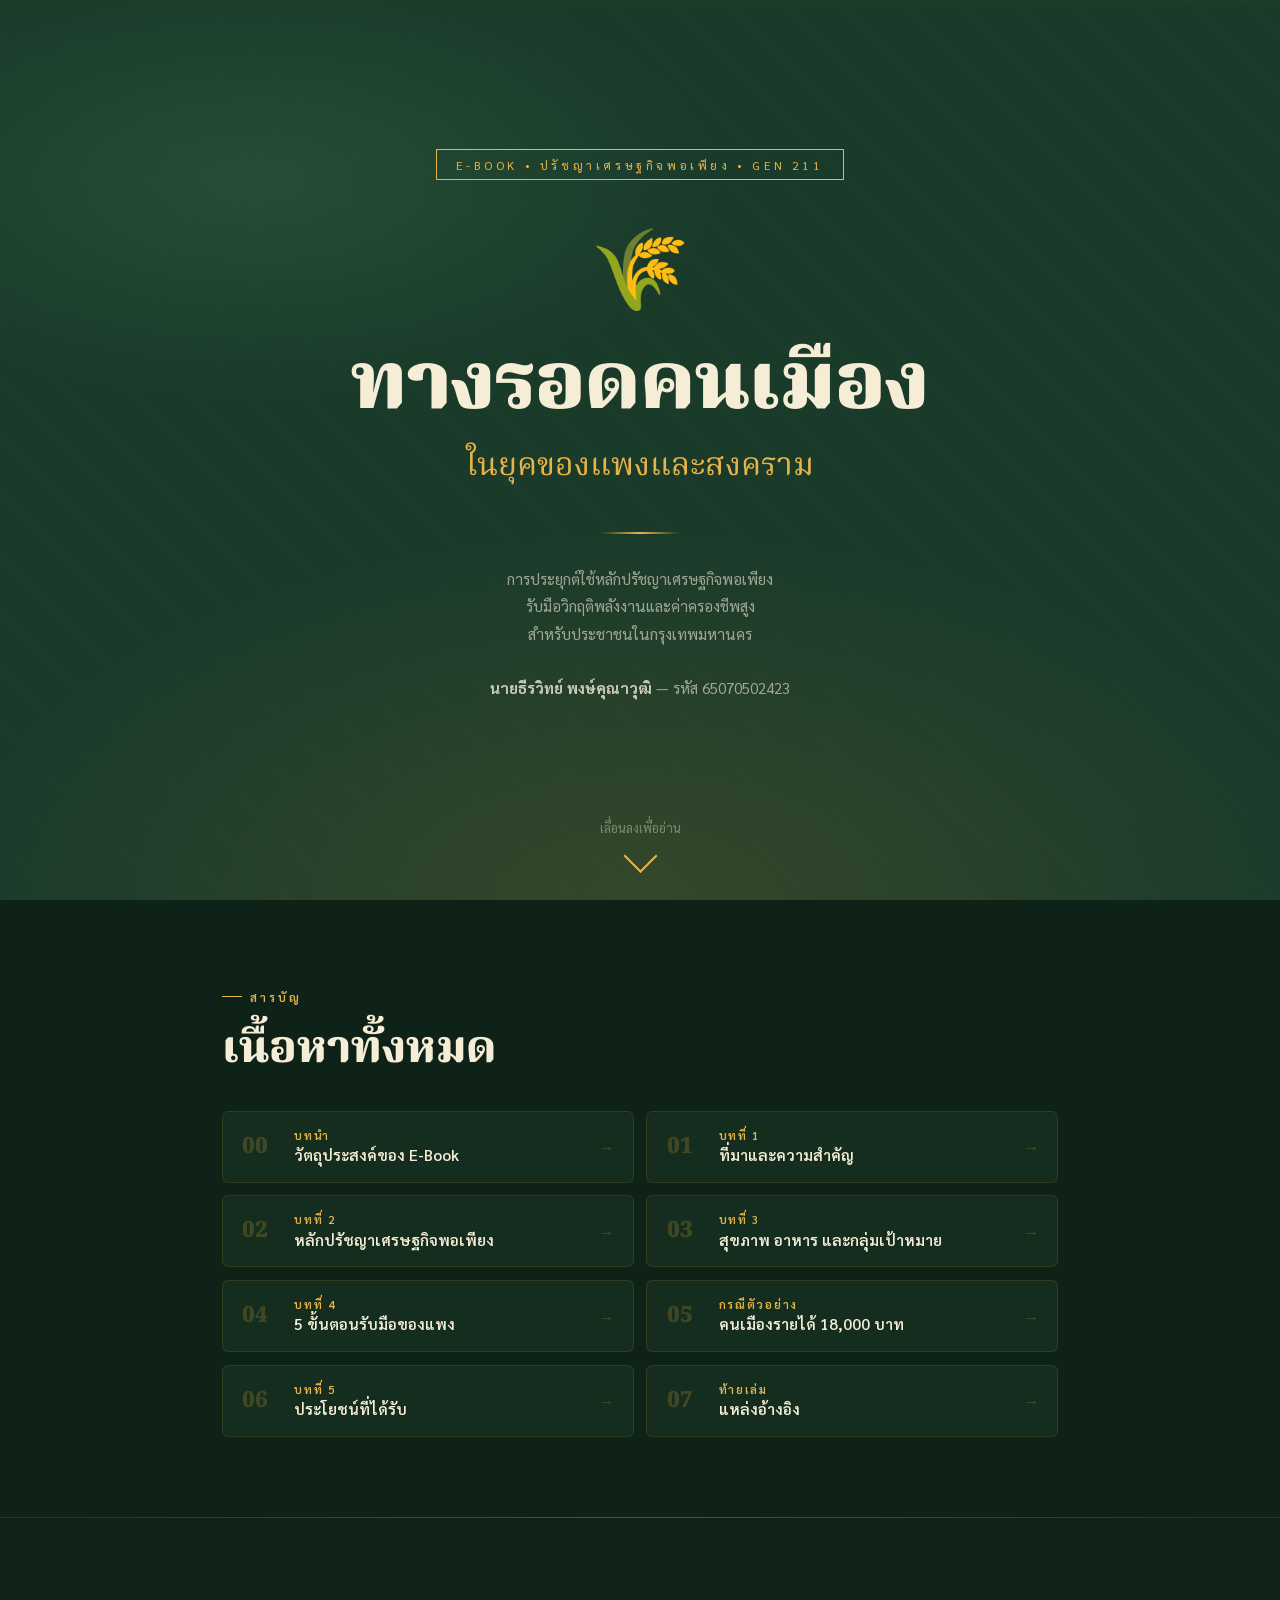
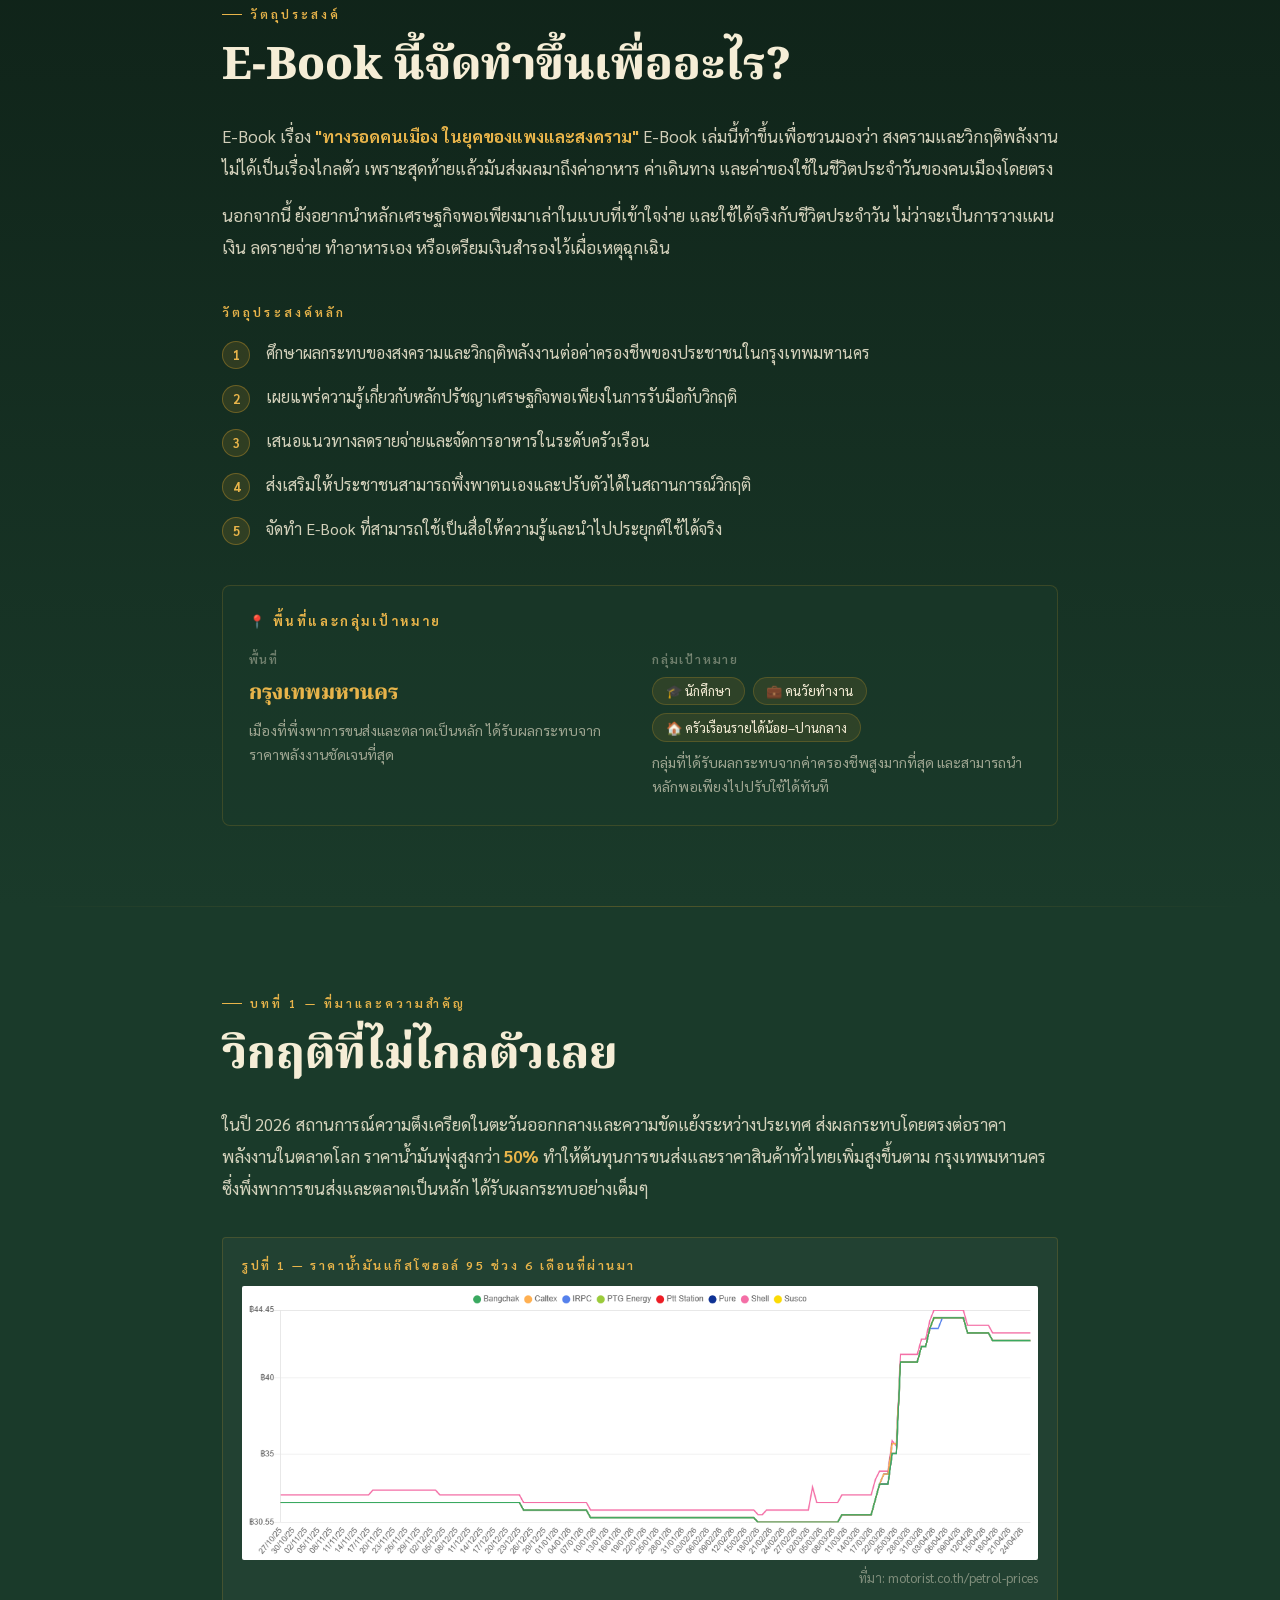
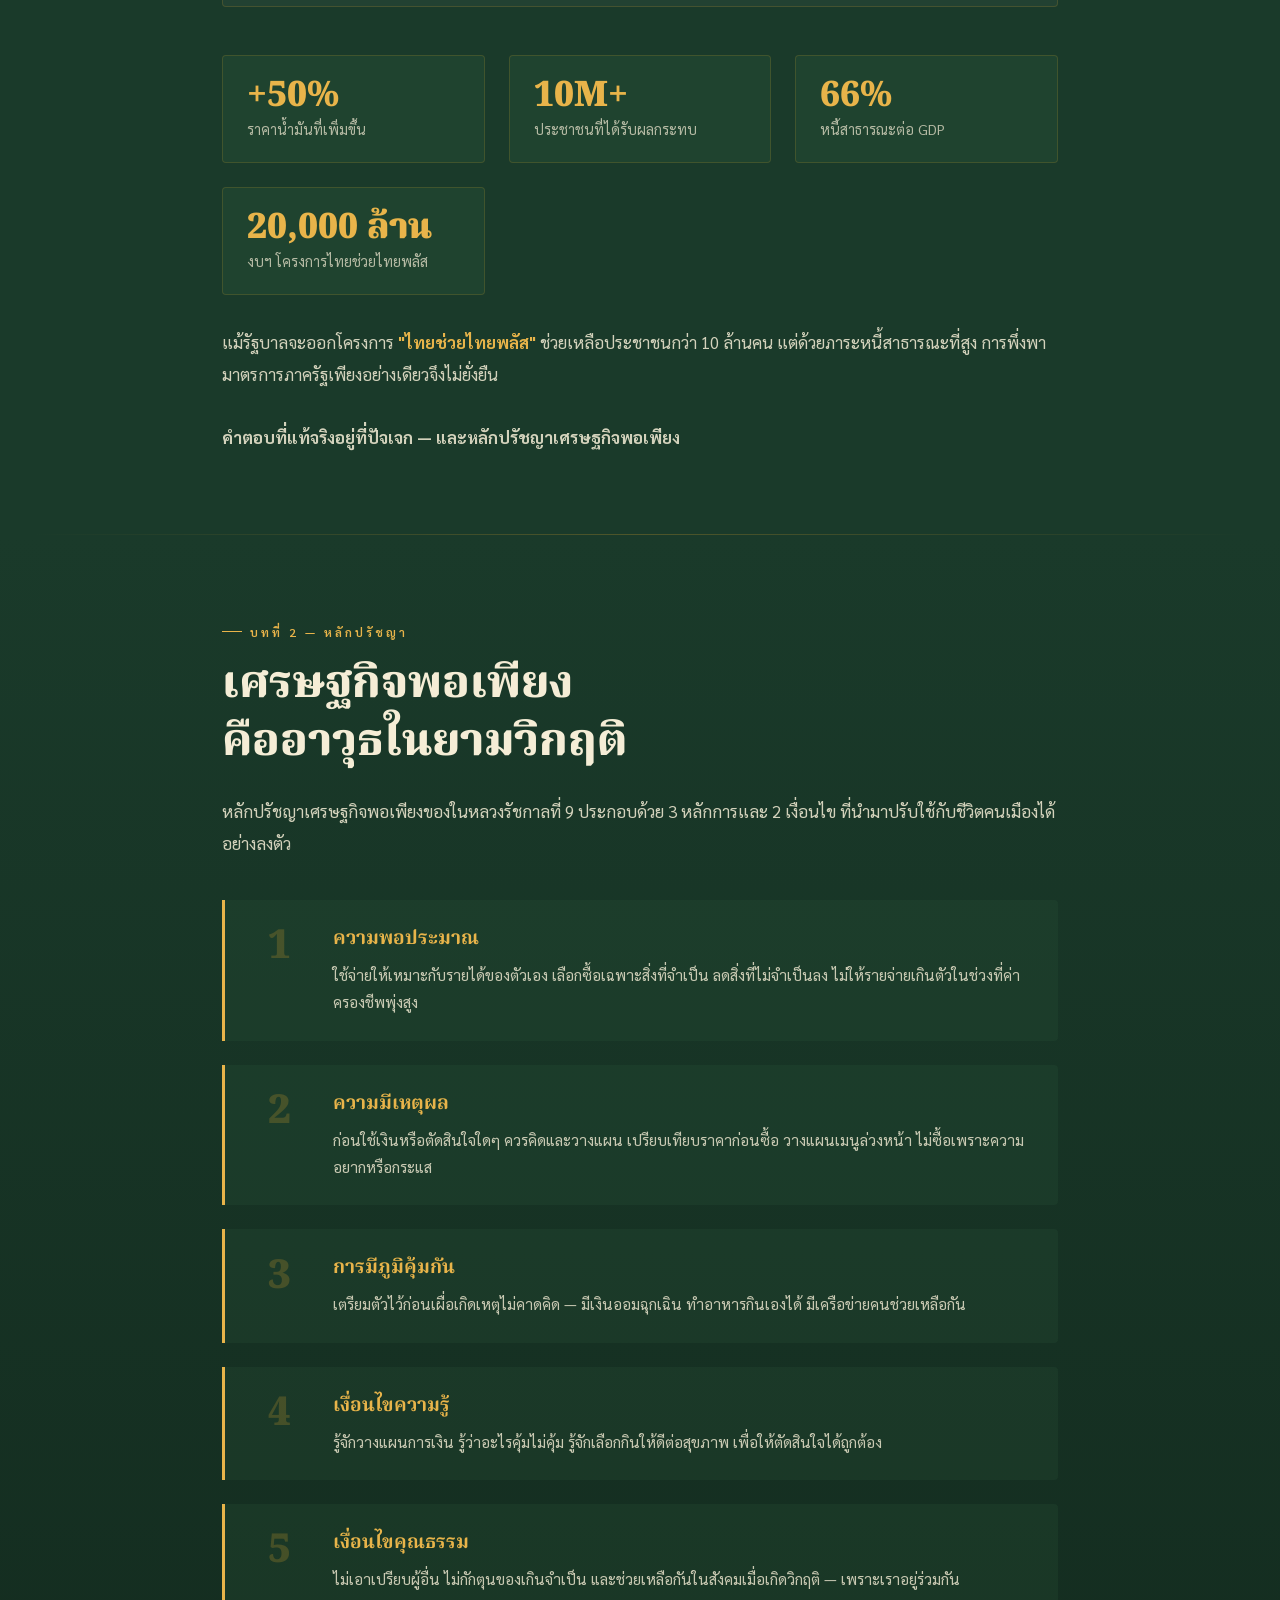
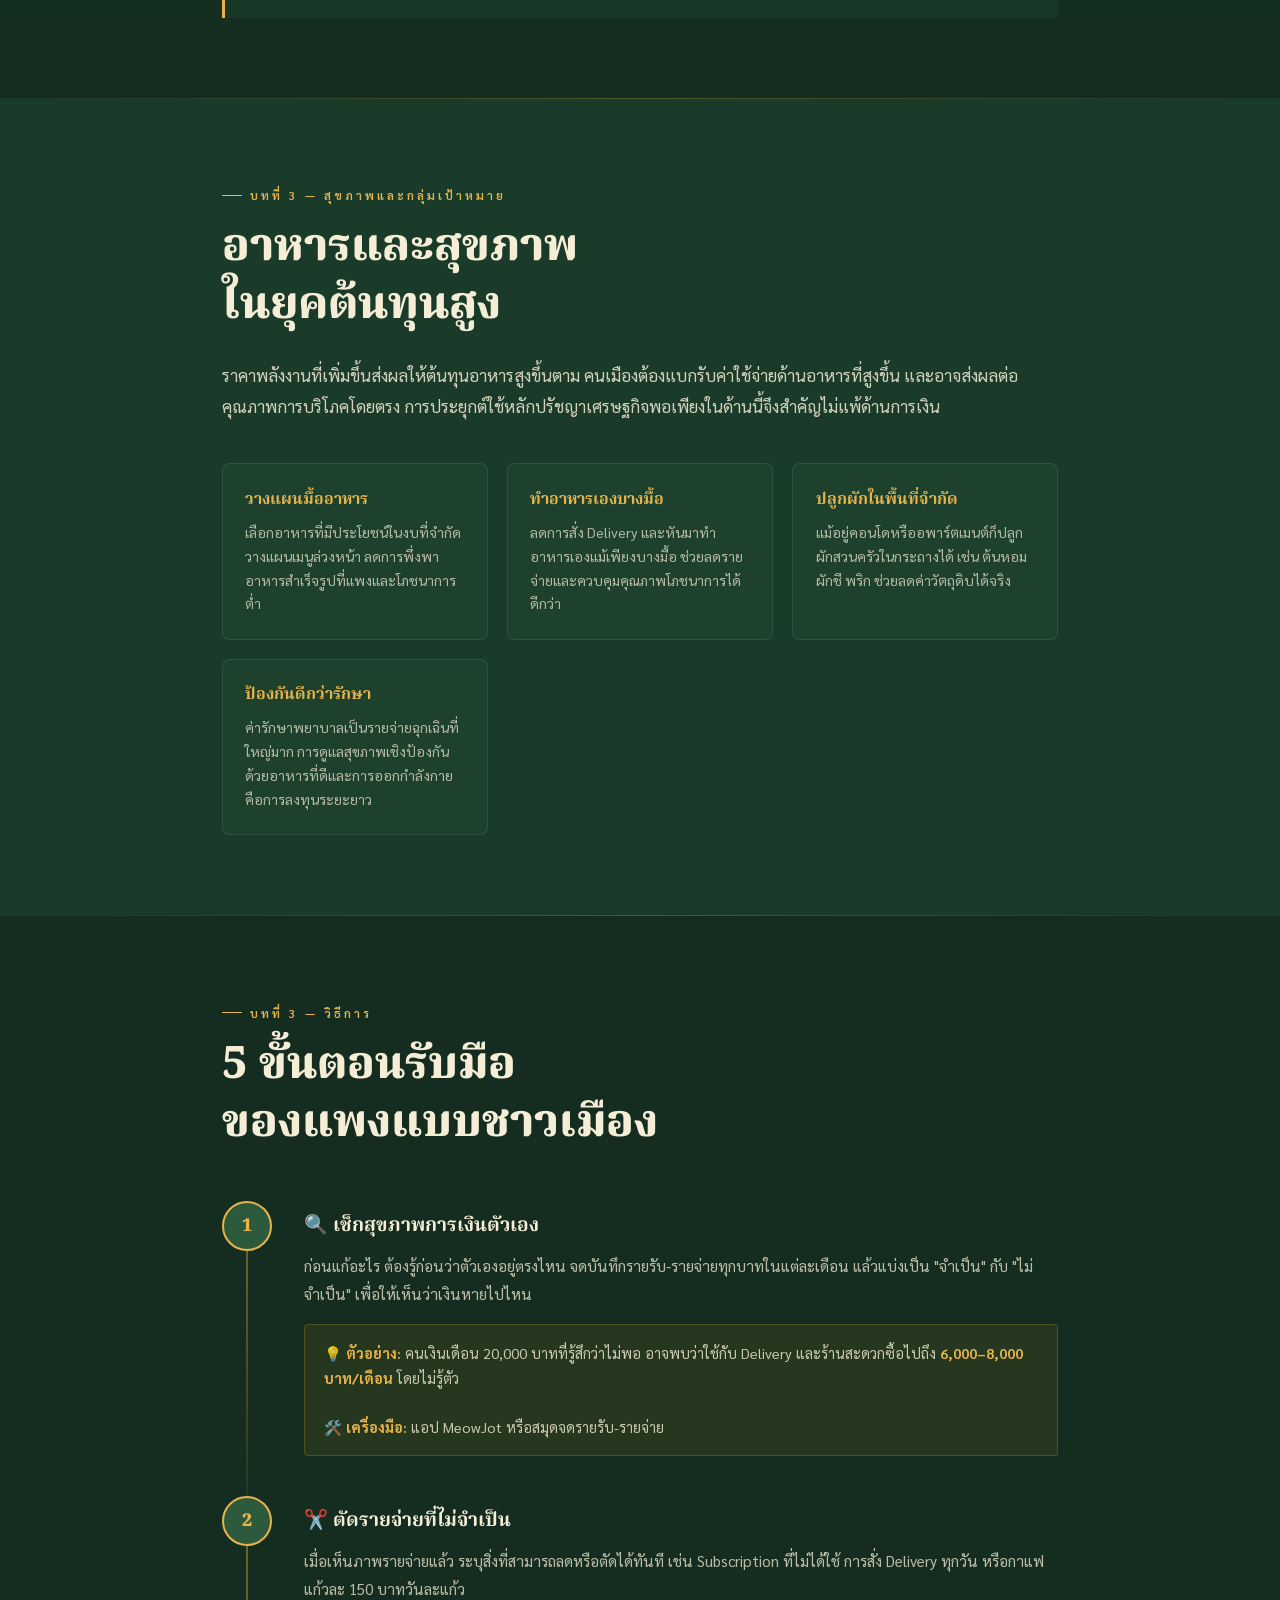
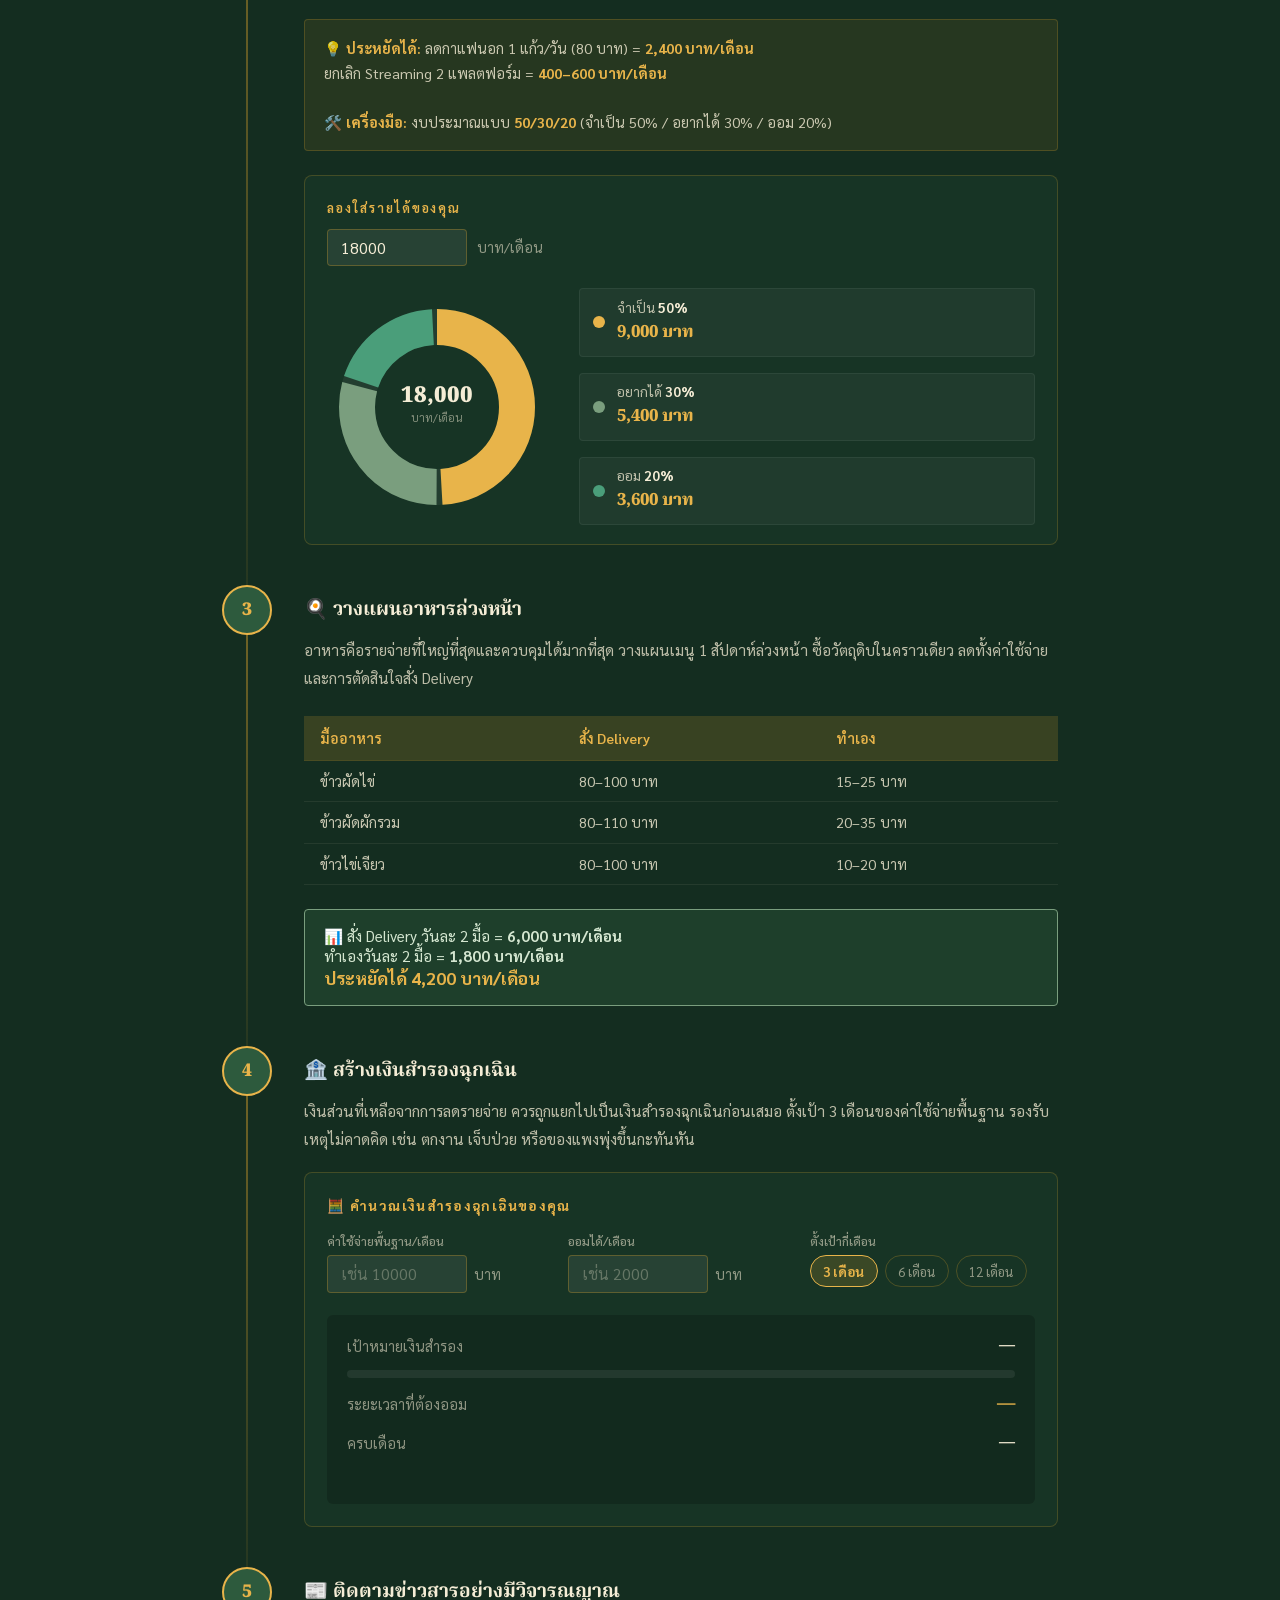
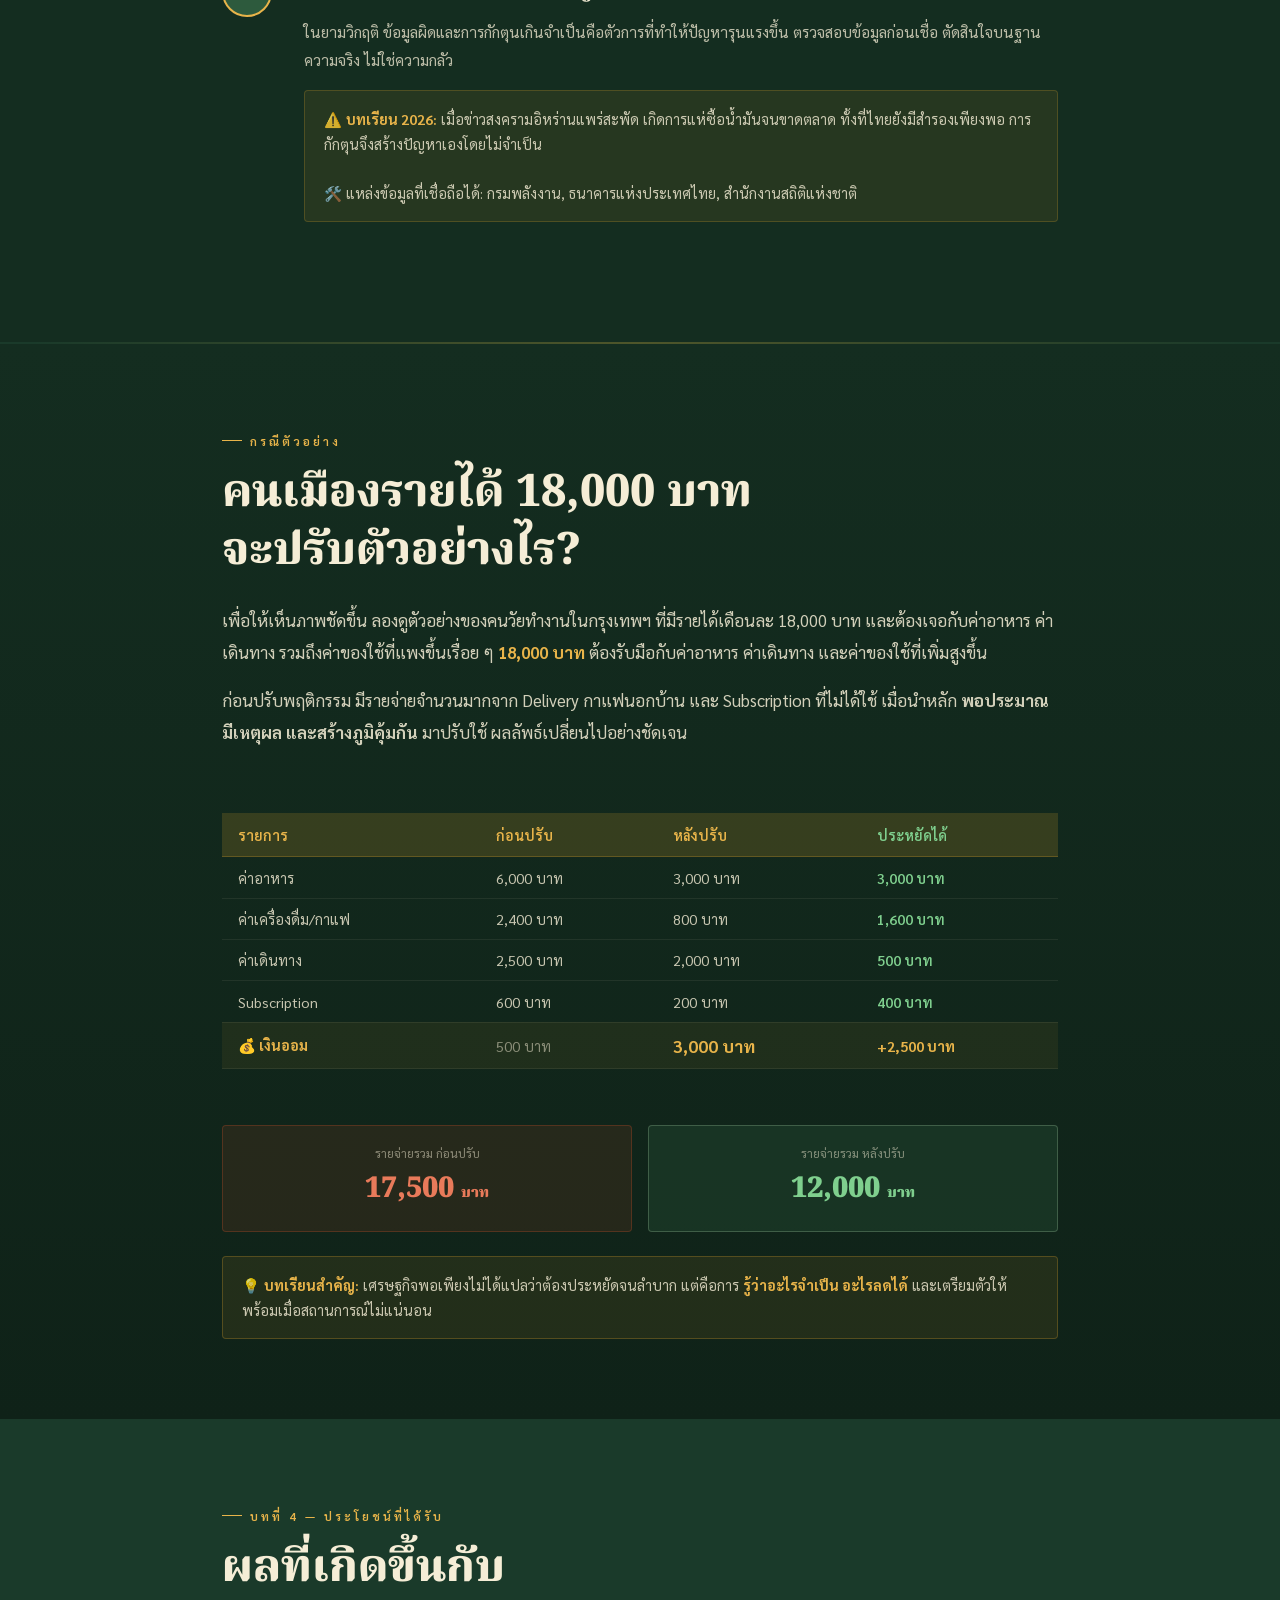
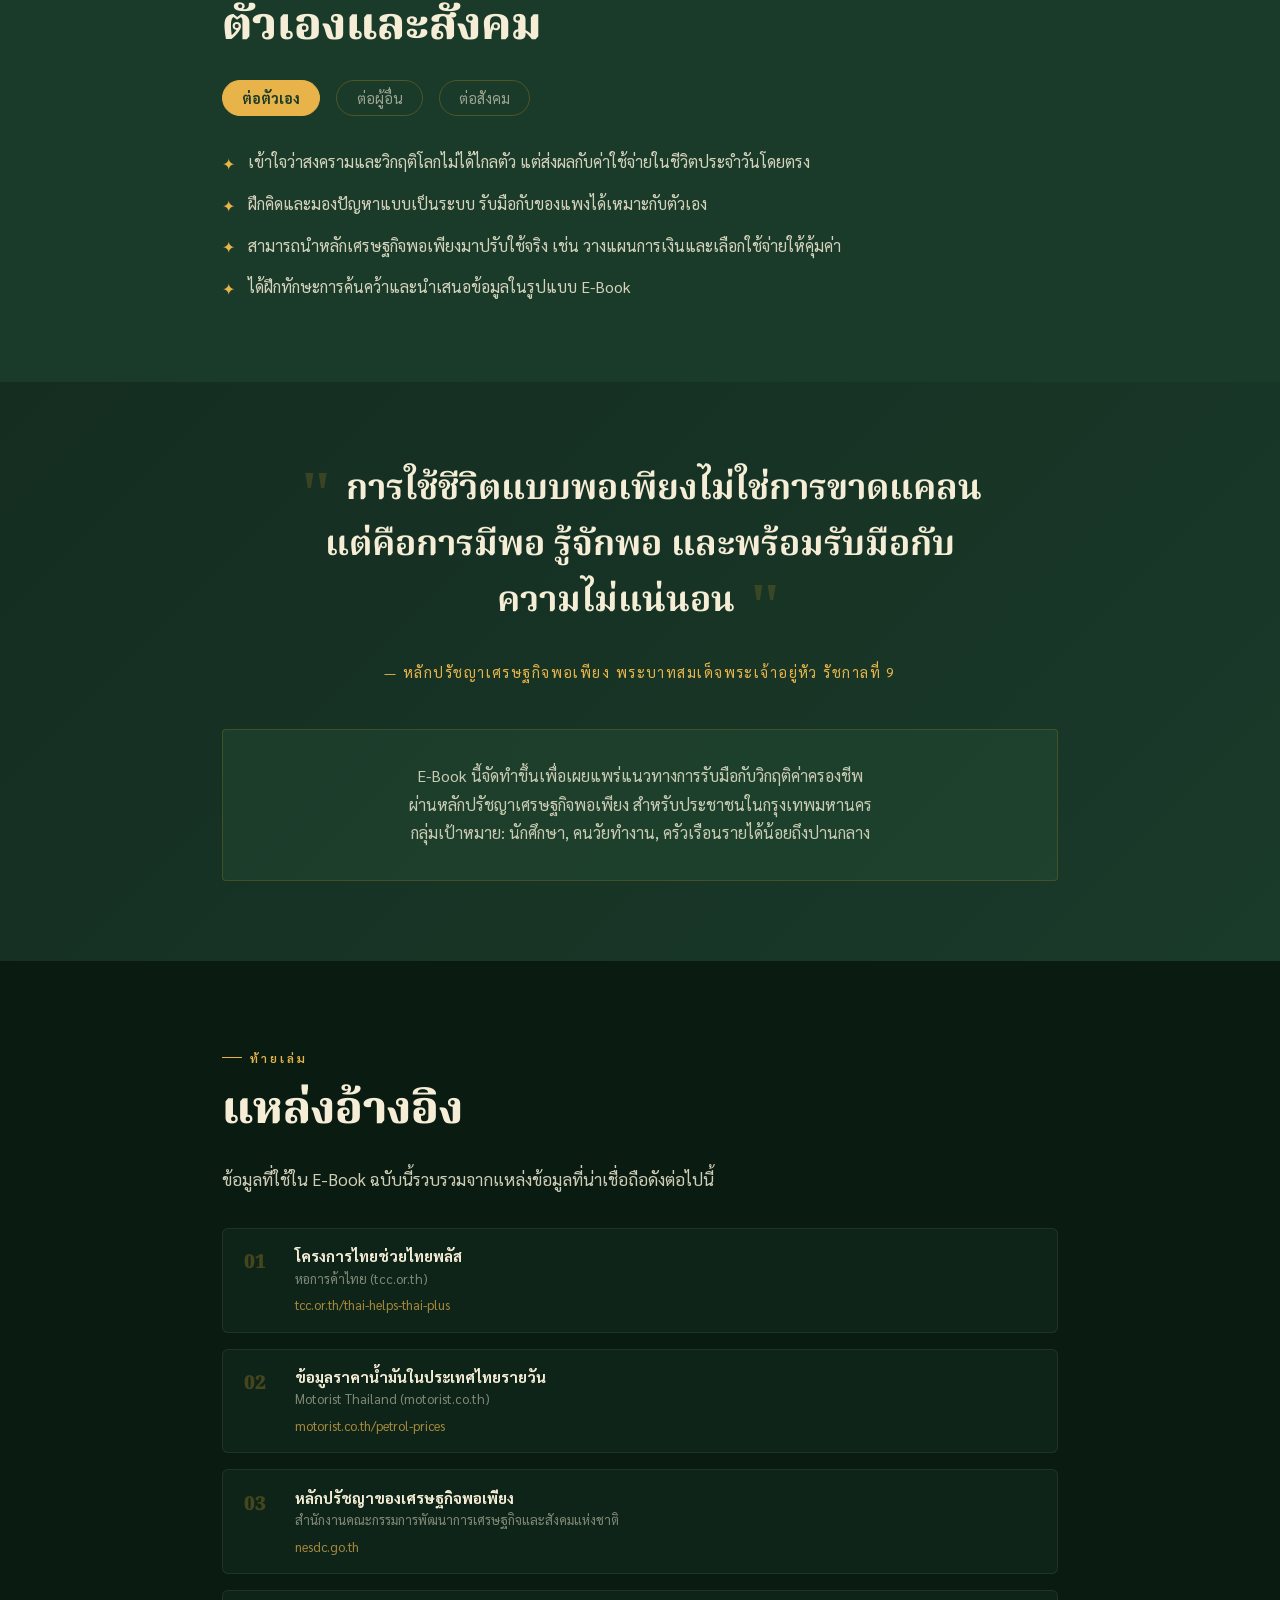
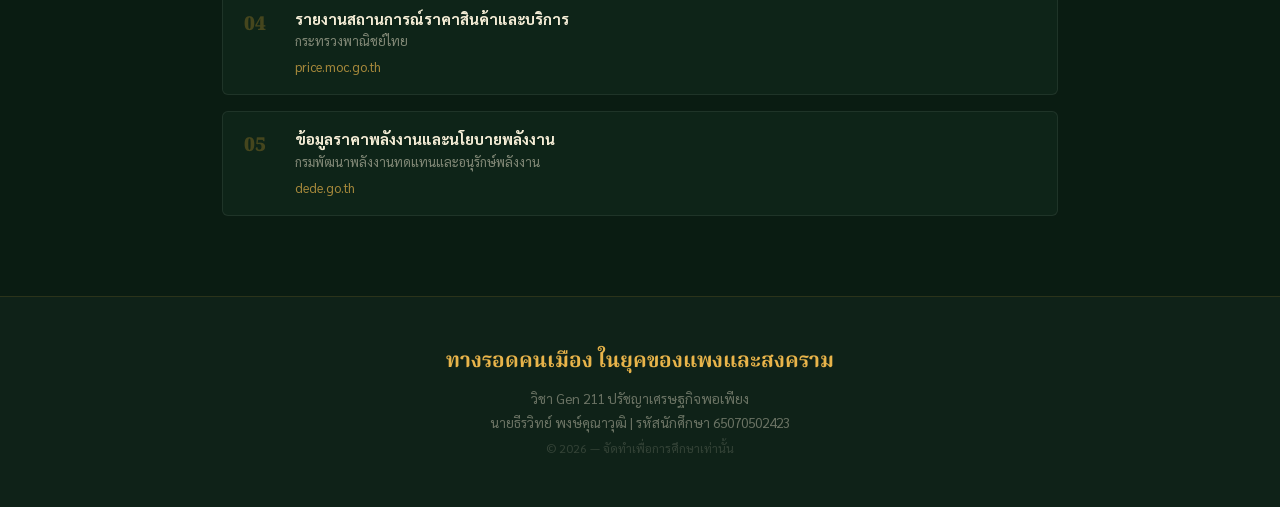
==== commit fc431404: "Add : New Lession" ====
--- a/index.html
+++ b/index.html
@@ -14,12 +14,13 @@
 <nav id="navbar">
   <div class="nav-title">ทางรอดคนเมือง</div>
   <ul class="nav-links">
-    <li><a href="#objectives">วัตถุประสงค์</a></li>
+    <li><a href="#toc">สารบัญ</a></li>
     <li><a href="#intro">ที่มา</a></li>
     <li><a href="#principles">หลักปรัชญา</a></li>
+    <li><a href="#health">สุขภาพ</a></li>
     <li><a href="#steps">วิธีการ</a></li>
     <li><a href="#casestudy">กรณีตัวอย่าง</a></li>
-    <li><a href="#benefits">ประโยชน์</a></li>
+    <li><a href="#references">อ้างอิง</a></li>
   </ul>
 </nav>
 
@@ -47,16 +48,92 @@
 </section>
 
 
+<!-- TABLE OF CONTENTS -->
+<section id="toc" style="background: #0F2218;">
+  <div class="section">
+    <span class="section-label reveal">สารบัญ</span>
+    <h2 class="section-title reveal">เนื้อหาทั้งหมด</h2>
+    <div class="toc-grid reveal">
+      <a href="#objectives" class="toc-card">
+        <span class="toc-num">00</span>
+        <div class="toc-info">
+          <div class="toc-chapter">บทนำ</div>
+          <div class="toc-name">วัตถุประสงค์ของ E-Book</div>
+        </div>
+        <span class="toc-arrow">→</span>
+      </a>
+      <a href="#intro" class="toc-card">
+        <span class="toc-num">01</span>
+        <div class="toc-info">
+          <div class="toc-chapter">บทที่ 1</div>
+          <div class="toc-name">ที่มาและความสำคัญ</div>
+        </div>
+        <span class="toc-arrow">→</span>
+      </a>
+      <a href="#principles" class="toc-card">
+        <span class="toc-num">02</span>
+        <div class="toc-info">
+          <div class="toc-chapter">บทที่ 2</div>
+          <div class="toc-name">หลักปรัชญาเศรษฐกิจพอเพียง</div>
+        </div>
+        <span class="toc-arrow">→</span>
+      </a>
+      <a href="#health" class="toc-card">
+        <span class="toc-num">03</span>
+        <div class="toc-info">
+          <div class="toc-chapter">บทที่ 3</div>
+          <div class="toc-name">สุขภาพ อาหาร และกลุ่มเป้าหมาย</div>
+        </div>
+        <span class="toc-arrow">→</span>
+      </a>
+      <a href="#steps" class="toc-card">
+        <span class="toc-num">04</span>
+        <div class="toc-info">
+          <div class="toc-chapter">บทที่ 4</div>
+          <div class="toc-name">5 ขั้นตอนรับมือของแพง</div>
+        </div>
+        <span class="toc-arrow">→</span>
+      </a>
+      <a href="#casestudy" class="toc-card">
+        <span class="toc-num">05</span>
+        <div class="toc-info">
+          <div class="toc-chapter">กรณีตัวอย่าง</div>
+          <div class="toc-name">คนเมืองรายได้ 18,000 บาท</div>
+        </div>
+        <span class="toc-arrow">→</span>
+      </a>
+      <a href="#benefits" class="toc-card">
+        <span class="toc-num">06</span>
+        <div class="toc-info">
+          <div class="toc-chapter">บทที่ 5</div>
+          <div class="toc-name">ประโยชน์ที่ได้รับ</div>
+        </div>
+        <span class="toc-arrow">→</span>
+      </a>
+      <a href="#references" class="toc-card">
+        <span class="toc-num">07</span>
+        <div class="toc-info">
+          <div class="toc-chapter">ท้ายเล่ม</div>
+          <div class="toc-name">แหล่งอ้างอิง</div>
+        </div>
+        <span class="toc-arrow">→</span>
+      </a>
+    </div>
+  </div>
+</section>
+
+<div class="chapter-divider"></div>
+
 <!-- OBJECTIVES -->
 <section id="objectives" style="background: linear-gradient(180deg, #0F2218, var(--deep-green));">
   <div class="section">
     <span class="section-label reveal">วัตถุประสงค์</span>
     <h2 class="section-title reveal">E-Book นี้จัดทำขึ้นเพื่ออะไร?</h2>
     <p class="section-body reveal">
-      E-Book เรื่อง <strong style="color: var(--amber)">"ทางรอดคนเมือง ในยุคของแพงและสงคราม"</strong> จัดทำขึ้นเพื่อศึกษาผลกระทบของสงครามและวิกฤติพลังงานที่ส่งผลต่อค่าครองชีพของประชาชนในกรุงเทพมหานคร โดยเฉพาะค่าอาหาร ค่าเดินทาง และสินค้าอุปโภคบริโภคที่เพิ่มสูงขึ้น
+      E-Book เรื่อง <strong style="color: var(--amber)">"ทางรอดคนเมือง ในยุคของแพงและสงคราม"</strong> E-Book เล่มนี้ทำขึ้นเพื่อชวนมองว่า สงครามและวิกฤติพลังงานไม่ได้เป็นเรื่องไกลตัว เพราะสุดท้ายแล้วมันส่งผลมาถึงค่าอาหาร ค่าเดินทาง และค่าของใช้ในชีวิตประจำวันของคนเมืองโดยตรง
     </p>
     <p class="section-body reveal" style="margin-top: 1rem;">
-      นอกจากนี้ยังมีเป้าหมายเพื่อเผยแพร่แนวคิดหลักปรัชญาเศรษฐกิจพอเพียง และนำมาประยุกต์ใช้เป็นแนวทางในการรับมือกับวิกฤติ ผ่านการวางแผนการเงิน การลดรายจ่าย การจัดการอาหารในครัวเรือน และการเตรียมเงินสำรองฉุกเฉิน
+      นอกจากนี้ ยังอยากนำหลักเศรษฐกิจพอเพียงมาเล่าในแบบที่เข้าใจง่าย และใช้ได้จริงกับชีวิตประจำวัน ไม่ว่าจะเป็นการวางแผนเงิน ลดรายจ่าย ทำอาหารเอง หรือเตรียมเงินสำรองไว้เผื่อเหตุฉุกเฉิน
     </p>
 
     <div style="margin-top: 2.5rem;" class="reveal">
@@ -84,6 +161,25 @@
         </li>
       </ol>
     </div>
+    <div class="target-box reveal">
+      <p class="target-box-title">📍 พื้นที่และกลุ่มเป้าหมาย</p>
+      <div class="target-grid">
+        <div class="target-item">
+          <div class="target-label">พื้นที่</div>
+          <div class="target-val">กรุงเทพมหานคร</div>
+          <div class="target-desc">เมืองที่พึ่งพาการขนส่งและตลาดเป็นหลัก ได้รับผลกระทบจากราคาพลังงานชัดเจนที่สุด</div>
+        </div>
+        <div class="target-item">
+          <div class="target-label">กลุ่มเป้าหมาย</div>
+          <div class="target-tags">
+            <span class="target-tag">🎓 นักศึกษา</span>
+            <span class="target-tag">💼 คนวัยทำงาน</span>
+            <span class="target-tag">🏠 ครัวเรือนรายได้น้อย–ปานกลาง</span>
+          </div>
+          <div class="target-desc">กลุ่มที่ได้รับผลกระทบจากค่าครองชีพสูงมากที่สุด และสามารถนำหลักพอเพียงไปปรับใช้ได้ทันที</div>
+        </div>
+      </div>
+    </div>
   </div>
 </section>
 
@@ -178,6 +274,42 @@
           <div class="principle-title">เงื่อนไขคุณธรรม</div>
           <div class="principle-body">ไม่เอาเปรียบผู้อื่น ไม่กักตุนของเกินจำเป็น และช่วยเหลือกันในสังคมเมื่อเกิดวิกฤติ — เพราะเราอยู่ร่วมกัน</div>
         </div>
+      </div>
+    </div>
+  </div>
+</section>
+
+<div class="chapter-divider"></div>
+
+<!-- HEALTH -->
+<section id="health" style="background: var(--deep-green);">
+  <div class="section">
+    <span class="section-label reveal">บทที่ 3 — สุขภาพและกลุ่มเป้าหมาย</span>
+    <h2 class="section-title reveal">อาหารและสุขภาพ<br>ในยุคต้นทุนสูง</h2>
+    <p class="section-body reveal">
+      ราคาพลังงานที่เพิ่มขึ้นส่งผลให้ต้นทุนอาหารสูงขึ้นตาม คนเมืองต้องแบกรับค่าใช้จ่ายด้านอาหารที่สูงขึ้น และอาจส่งผลต่อคุณภาพการบริโภคโดยตรง การประยุกต์ใช้หลักปรัชญาเศรษฐกิจพอเพียงในด้านนี้จึงสำคัญไม่แพ้ด้านการเงิน
+    </p>
+
+    <div class="health-grid reveal">
+      <div class="health-card">
+        <!-- <div class="health-icon">🥗</div> -->
+        <div class="health-card-title">วางแผนมื้ออาหาร</div>
+        <div class="health-card-body">เลือกอาหารที่มีประโยชน์ในงบที่จำกัด วางแผนเมนูล่วงหน้า ลดการพึ่งพาอาหารสำเร็จรูปที่แพงและโภชนาการต่ำ</div>
+      </div>
+      <div class="health-card">
+        <!-- <div class="health-icon">🍳</div> -->
+        <div class="health-card-title">ทำอาหารเองบางมื้อ</div>
+        <div class="health-card-body">ลดการสั่ง Delivery และหันมาทำอาหารเองแม้เพียงบางมื้อ ช่วยลดรายจ่ายและควบคุมคุณภาพโภชนาการได้ดีกว่า</div>
+      </div>
+      <div class="health-card">
+        <!-- <div class="health-icon">🌱</div> -->
+        <div class="health-card-title">ปลูกผักในพื้นที่จำกัด</div>
+        <div class="health-card-body">แม้อยู่คอนโดหรืออพาร์ตเมนต์ก็ปลูกผักสวนครัวในกระถางได้ เช่น ต้นหอม ผักชี พริก ช่วยลดค่าวัตถุดิบได้จริง</div>
+      </div>
+      <div class="health-card">
+        <!-- <div class="health-icon">💊</div> -->
+        <div class="health-card-title">ป้องกันดีกว่ารักษา</div>
+        <div class="health-card-body">ค่ารักษาพยาบาลเป็นรายจ่ายฉุกเฉินที่ใหญ่มาก การดูแลสุขภาพเชิงป้องกันด้วยอาหารที่ดีและการออกกำลังกาย คือการลงทุนระยะยาว</div>
       </div>
     </div>
   </div>
@@ -225,7 +357,7 @@
               <input type="number" id="incomeInput" class="budget-input" placeholder="เช่น 18000" min="1000" max="999999">
               <span class="budget-currency">บาท/เดือน</span>
             </div>
- 
+
             <div class="donut-wrapper">
               <svg id="donutSvg" viewBox="0 0 220 220" width="220" height="220">
                 <circle class="donut-bg" cx="110" cy="110" r="80" fill="none" stroke="rgba(255,255,255,0.05)" stroke-width="36"/>
@@ -247,7 +379,7 @@
                 <text id="donut-center-num" x="110" y="105" text-anchor="middle" font-family="'Noto Serif Thai',serif" font-size="22" font-weight="900" fill="#F5EDD6">50/30</text>
                 <text id="donut-center-label" x="110" y="125" text-anchor="middle" font-family="'Sarabun',sans-serif" font-size="11" fill="rgba(245,237,214,0.5)">/20</text>
               </svg>
- 
+
               <div class="donut-legend">
                 <div class="legend-item" id="leg-necessary">
                   <span class="legend-dot" style="background:#E8B44A"></span>
@@ -273,7 +405,7 @@
               </div>
             </div>
           </div>
- 
+
         </div>
       </div>
 
@@ -313,7 +445,7 @@
           <div class="step-body">เงินส่วนที่เหลือจากการลดรายจ่าย ควรถูกแยกไปเป็นเงินสำรองฉุกเฉินก่อนเสมอ ตั้งเป้า 3 เดือนของค่าใช้จ่ายพื้นฐาน รองรับเหตุไม่คาดคิด เช่น ตกงาน เจ็บป่วย หรือของแพงพุ่งขึ้นกะทันหัน</div>
           <div class="ef-calc" id="efCalc">
             <p class="ef-title">🧮 คำนวณเงินสำรองฉุกเฉินของคุณ</p>
- 
+
             <div class="ef-inputs">
               <div class="ef-field">
                 <label class="ef-label">ค่าใช้จ่ายพื้นฐาน/เดือน</label>
@@ -338,7 +470,7 @@
                 </div>
               </div>
             </div>
- 
+
             <div class="ef-result" id="efResult">
               <div class="ef-result-row">
                 <span class="ef-result-label">เป้าหมายเงินสำรอง</span>
@@ -388,7 +520,7 @@
     <span class="section-label reveal">กรณีตัวอย่าง</span>
     <h2 class="section-title reveal">คนเมืองรายได้ 18,000 บาท<br>จะปรับตัวอย่างไร?</h2>
     <p class="section-body reveal">
-      เพื่อให้เห็นภาพการนำหลักปรัชญาเศรษฐกิจพอเพียงไปใช้จริง ลองพิจารณากรณีของคนวัยทำงานในกรุงเทพมหานครที่มีรายได้เดือนละ <strong style="color: var(--amber)">18,000 บาท</strong> ต้องรับมือกับค่าอาหาร ค่าเดินทาง และค่าของใช้ที่เพิ่มสูงขึ้น
+      เพื่อให้เห็นภาพชัดขึ้น ลองดูตัวอย่างของคนวัยทำงานในกรุงเทพฯ ที่มีรายได้เดือนละ 18,000 บาท และต้องเจอกับค่าอาหาร ค่าเดินทาง รวมถึงค่าของใช้ที่แพงขึ้นเรื่อย ๆ <strong style="color: var(--amber)">18,000 บาท</strong> ต้องรับมือกับค่าอาหาร ค่าเดินทาง และค่าของใช้ที่เพิ่มสูงขึ้น
     </p>
     <p class="section-body reveal" style="margin-top: 1rem;">
       ก่อนปรับพฤติกรรม มีรายจ่ายจำนวนมากจาก Delivery กาแฟนอกบ้าน และ Subscription ที่ไม่ได้ใช้ เมื่อนำหลัก <strong>พอประมาณ มีเหตุผล และสร้างภูมิคุ้มกัน</strong> มาปรับใช้ ผลลัพธ์เปลี่ยนไปอย่างชัดเจน
@@ -406,25 +538,25 @@
         </thead>
         <tbody>
           <tr>
-            <td>🍱 ค่าอาหาร</td>
+            <td>ค่าอาหาร</td>
             <td>6,000 บาท</td>
             <td>3,000 บาท</td>
             <td style="color: #7fcf8e; font-weight: 600;">3,000 บาท</td>
           </tr>
           <tr>
-            <td>☕ ค่าเครื่องดื่ม/กาแฟ</td>
+            <td>ค่าเครื่องดื่ม/กาแฟ</td>
             <td>2,400 บาท</td>
             <td>800 บาท</td>
             <td style="color: #7fcf8e; font-weight: 600;">1,600 บาท</td>
           </tr>
           <tr>
-            <td>🚇 ค่าเดินทาง</td>
+            <td>ค่าเดินทาง</td>
             <td>2,500 บาท</td>
             <td>2,000 บาท</td>
             <td style="color: #7fcf8e; font-weight: 600;">500 บาท</td>
           </tr>
           <tr>
-            <td>📱 Subscription</td>
+            <td>Subscription</td>
             <td>600 บาท</td>
             <td>200 บาท</td>
             <td style="color: #7fcf8e; font-weight: 600;">400 บาท</td>
@@ -451,7 +583,7 @@
     </div>
 
     <div class="tip-box reveal" style="margin-top: 1.5rem; border-color: rgba(200,150,42,0.3);">
-      💡 <strong>บทเรียนสำคัญ:</strong> เศรษฐกิจพอเพียงไม่ใช่การหยุดใช้จ่ายทั้งหมด แต่คือการ<strong>รู้จักจัดลำดับความสำคัญ</strong> ใช้จ่ายเท่าที่จำเป็น และเตรียมพร้อมรับมือกับความไม่แน่นอนในอนาคต
+      💡 <strong>บทเรียนสำคัญ:</strong>  เศรษฐกิจพอเพียงไม่ได้แปลว่าต้องประหยัดจนลำบาก แต่คือการ <strong>รู้ว่าอะไรจำเป็น อะไรลดได้</strong> และเตรียมตัวให้พร้อมเมื่อสถานการณ์ไม่แน่นอน
     </div>
   </div>
 </section>
@@ -513,16 +645,65 @@
   </div>
 </section>
 
+<!-- REFERENCES -->
+<section id="references" style="background: #0A1C12;">
+  <div class="section">
+    <span class="section-label reveal">ท้ายเล่ม</span>
+    <h2 class="section-title reveal">แหล่งอ้างอิง</h2>
+    <p class="section-body reveal" style="margin-bottom: 2rem;">ข้อมูลที่ใช้ใน E-Book ฉบับนี้รวบรวมจากแหล่งข้อมูลที่น่าเชื่อถือดังต่อไปนี้</p>
+
+    <div class="ref-list reveal">
+      <div class="ref-item">
+        <span class="ref-num">01</span>
+        <div class="ref-body">
+          <div class="ref-title">โครงการไทยช่วยไทยพลัส</div>
+          <div class="ref-org">หอการค้าไทย (tcc.or.th)</div>
+          <a href="https://www.tcc.or.th/thai-helps-thai-plus/" target="_blank" class="ref-link">tcc.or.th/thai-helps-thai-plus</a>
+        </div>
+      </div>
+      <div class="ref-item">
+        <span class="ref-num">02</span>
+        <div class="ref-body">
+          <div class="ref-title">ข้อมูลราคาน้ำมันในประเทศไทยรายวัน</div>
+          <div class="ref-org">Motorist Thailand (motorist.co.th)</div>
+          <a href="https://www.motorist.co.th/petrol-prices" target="_blank" class="ref-link">motorist.co.th/petrol-prices</a>
+        </div>
+      </div>
+      <div class="ref-item">
+        <span class="ref-num">03</span>
+        <div class="ref-body">
+          <div class="ref-title">หลักปรัชญาของเศรษฐกิจพอเพียง</div>
+          <div class="ref-org">สำนักงานคณะกรรมการพัฒนาการเศรษฐกิจและสังคมแห่งชาติ</div>
+          <a href="https://www.nesdc.go.th" target="_blank" class="ref-link">nesdc.go.th</a>
+        </div>
+      </div>
+      <div class="ref-item">
+        <span class="ref-num">04</span>
+        <div class="ref-body">
+          <div class="ref-title">รายงานสถานการณ์ราคาสินค้าและบริการ</div>
+          <div class="ref-org">กระทรวงพาณิชย์ไทย</div>
+          <a href="https://www.price.moc.go.th" target="_blank" class="ref-link">price.moc.go.th</a>
+        </div>
+      </div>
+      <div class="ref-item">
+        <span class="ref-num">05</span>
+        <div class="ref-body">
+          <div class="ref-title">ข้อมูลราคาพลังงานและนโยบายพลังงาน</div>
+          <div class="ref-org">กรมพัฒนาพลังงานทดแทนและอนุรักษ์พลังงาน</div>
+          <a href="https://www.dede.go.th" target="_blank" class="ref-link">dede.go.th</a>
+        </div>
+      </div>
+    </div>
+  </div>
+</section>
+
 <footer>
   <div class="footer-title">ทางรอดคนเมือง ในยุคของแพงและสงคราม</div>
   <p class="footer-sub">
     วิชา Gen 211 ปรัชญาเศรษฐกิจพอเพียง<br>
-    นายธีรวิทย์ พงษ์คุณาวุฒิ | รหัสนักศึกษา 65070502423
+    นายธีรวิทย์ พงษ์คุณาวุฒิ | รหัสนักศึกษา 65070502423<br>
+    <span style="font-size:0.75rem; opacity:0.4;">© 2026 — จัดทำเพื่อการศึกษาเท่านั้น</span>
   </p>
-  <div class="sources">
-    <a href="https://www.tcc.or.th/thai-helps-thai-plus/" target="_blank">ไทยช่วยไทยพลัส — tcc.or.th</a>
-    <a href="https://www.motorist.co.th/petrol-prices" target="_blank">ราคาน้ำมัน — motorist.co.th</a>
-  </div>
 </footer>
 
 <script src="script.js"></script>
--- a/style.css
+++ b/style.css
@@ -824,4 +824,228 @@
   margin-top: 0.2rem;
   min-height: 1.2em;
   transition: all 0.3s;
-}+}
+
+/* ===== TABLE OF CONTENTS ===== */
+.toc-grid {
+  display: grid;
+  grid-template-columns: repeat(auto-fill, minmax(280px, 1fr));
+  gap: 0.8rem;
+  margin-top: 2rem;
+}
+
+.toc-card {
+  display: flex;
+  align-items: center;
+  gap: 1rem;
+  padding: 1rem 1.2rem;
+  background: rgba(45,90,61,0.2);
+  border: 1px solid rgba(200,150,42,0.15);
+  border-radius: 6px;
+  text-decoration: none;
+  transition: all 0.25s;
+  color: inherit;
+}
+
+.toc-card:hover {
+  background: rgba(45,90,61,0.45);
+  border-color: var(--amber);
+  transform: translateX(4px);
+}
+
+.toc-num {
+  font-family: 'Noto Serif Thai', serif;
+  font-size: 1.4rem;
+  font-weight: 900;
+  color: rgba(200,150,42,0.25);
+  min-width: 36px;
+  line-height: 1;
+}
+
+.toc-card:hover .toc-num { color: rgba(200,150,42,0.6); }
+
+.toc-info { flex: 1; }
+
+.toc-chapter {
+  font-size: 0.72rem;
+  letter-spacing: 0.15em;
+  text-transform: uppercase;
+  color: var(--amber);
+  font-weight: 600;
+  margin-bottom: 0.2rem;
+}
+
+.toc-name {
+  font-size: 0.95rem;
+  font-weight: 600;
+  color: var(--cream);
+  line-height: 1.3;
+}
+
+.toc-arrow {
+  color: rgba(200,150,42,0.3);
+  font-size: 1rem;
+  transition: all 0.25s;
+}
+
+.toc-card:hover .toc-arrow {
+  color: var(--amber);
+  transform: translateX(4px);
+}
+
+/* ===== HEALTH SECTION ===== */
+.health-grid {
+  display: grid;
+  grid-template-columns: repeat(auto-fill, minmax(200px, 1fr));
+  gap: 1.2rem;
+  margin-top: 2.5rem;
+}
+
+.health-card {
+  background: rgba(45,90,61,0.25);
+  border: 1px solid rgba(122,158,126,0.2);
+  border-radius: 8px;
+  padding: 1.4rem;
+  transition: all 0.3s;
+}
+
+.health-card:hover {
+  background: rgba(45,90,61,0.45);
+  border-color: var(--sage);
+  transform: translateY(-4px);
+}
+
+.health-icon { font-size: 2rem; margin-bottom: 0.8rem; }
+
+.health-card-title {
+  font-family: 'Noto Serif Thai', serif;
+  font-size: 1rem;
+  font-weight: 700;
+  /* color: var(--cream); */
+  color: var(--amber);
+  margin-bottom: 0.5rem;
+}
+
+.health-card-body {
+  font-size: 0.88rem;
+  color: rgba(245,237,214,0.7);
+  line-height: 1.7;
+}
+
+/* ===== TARGET BOX ===== */
+.target-box {
+  margin-top: 2.5rem;
+  background: rgba(26,58,42,0.5);
+  border: 1px solid rgba(200,150,42,0.2);
+  border-radius: 8px;
+  padding: 1.6rem;
+}
+
+.target-box-title {
+  font-size: 0.8rem;
+  letter-spacing: 0.2em;
+  text-transform: uppercase;
+  color: var(--amber);
+  font-weight: 700;
+  margin-bottom: 1.4rem;
+}
+
+.target-grid {
+  display: grid;
+  grid-template-columns: 1fr 1fr;
+  gap: 1.5rem;
+}
+
+@media (max-width: 560px) { .target-grid { grid-template-columns: 1fr; } }
+
+.target-item { display: flex; flex-direction: column; gap: 0.6rem; }
+
+.target-label {
+  font-size: 0.75rem;
+  letter-spacing: 0.15em;
+  text-transform: uppercase;
+  color: rgba(245,237,214,0.4);
+  font-weight: 600;
+}
+
+.target-val {
+  font-family: 'Noto Serif Thai', serif;
+  font-size: 1.3rem;
+  font-weight: 800;
+  color: var(--amber);
+}
+
+.target-tags { display: flex; flex-wrap: wrap; gap: 0.5rem; }
+
+.target-tag {
+  display: inline-block;
+  padding: 0.3rem 0.8rem;
+  background: rgba(200,150,42,0.12);
+  border: 1px solid rgba(200,150,42,0.25);
+  border-radius: 2rem;
+  font-size: 0.82rem;
+  color: var(--cream);
+}
+
+.target-desc {
+  font-size: 0.88rem;
+  color: rgba(245,237,214,0.6);
+  line-height: 1.7;
+}
+
+/* ===== REFERENCES ===== */
+.ref-list {
+  display: flex;
+  flex-direction: column;
+  gap: 1rem;
+}
+
+.ref-item {
+  display: flex;
+  gap: 1.2rem;
+  align-items: flex-start;
+  padding: 1.1rem 1.3rem;
+  background: rgba(45,90,61,0.15);
+  border: 1px solid rgba(255,255,255,0.07);
+  border-radius: 6px;
+  transition: background 0.2s, border-color 0.2s;
+}
+
+.ref-item:hover {
+  background: rgba(45,90,61,0.3);
+  border-color: rgba(200,150,42,0.25);
+}
+
+.ref-num {
+  font-family: 'Noto Serif Thai', serif;
+  font-size: 1.2rem;
+  font-weight: 900;
+  color: rgba(200,150,42,0.3);
+  min-width: 32px;
+  padding-top: 0.1rem;
+}
+
+.ref-body { flex: 1; }
+
+.ref-title {
+  font-size: 0.95rem;
+  font-weight: 700;
+  color: var(--cream);
+  margin-bottom: 0.2rem;
+}
+
+.ref-org {
+  font-size: 0.82rem;
+  color: rgba(245,237,214,0.5);
+  margin-bottom: 0.4rem;
+}
+
+.ref-link {
+  font-size: 0.8rem;
+  color: var(--amber);
+  text-decoration: none;
+  opacity: 0.7;
+  transition: opacity 0.2s;
+}
+
+.ref-link:hover { opacity: 1; text-decoration: underline; }
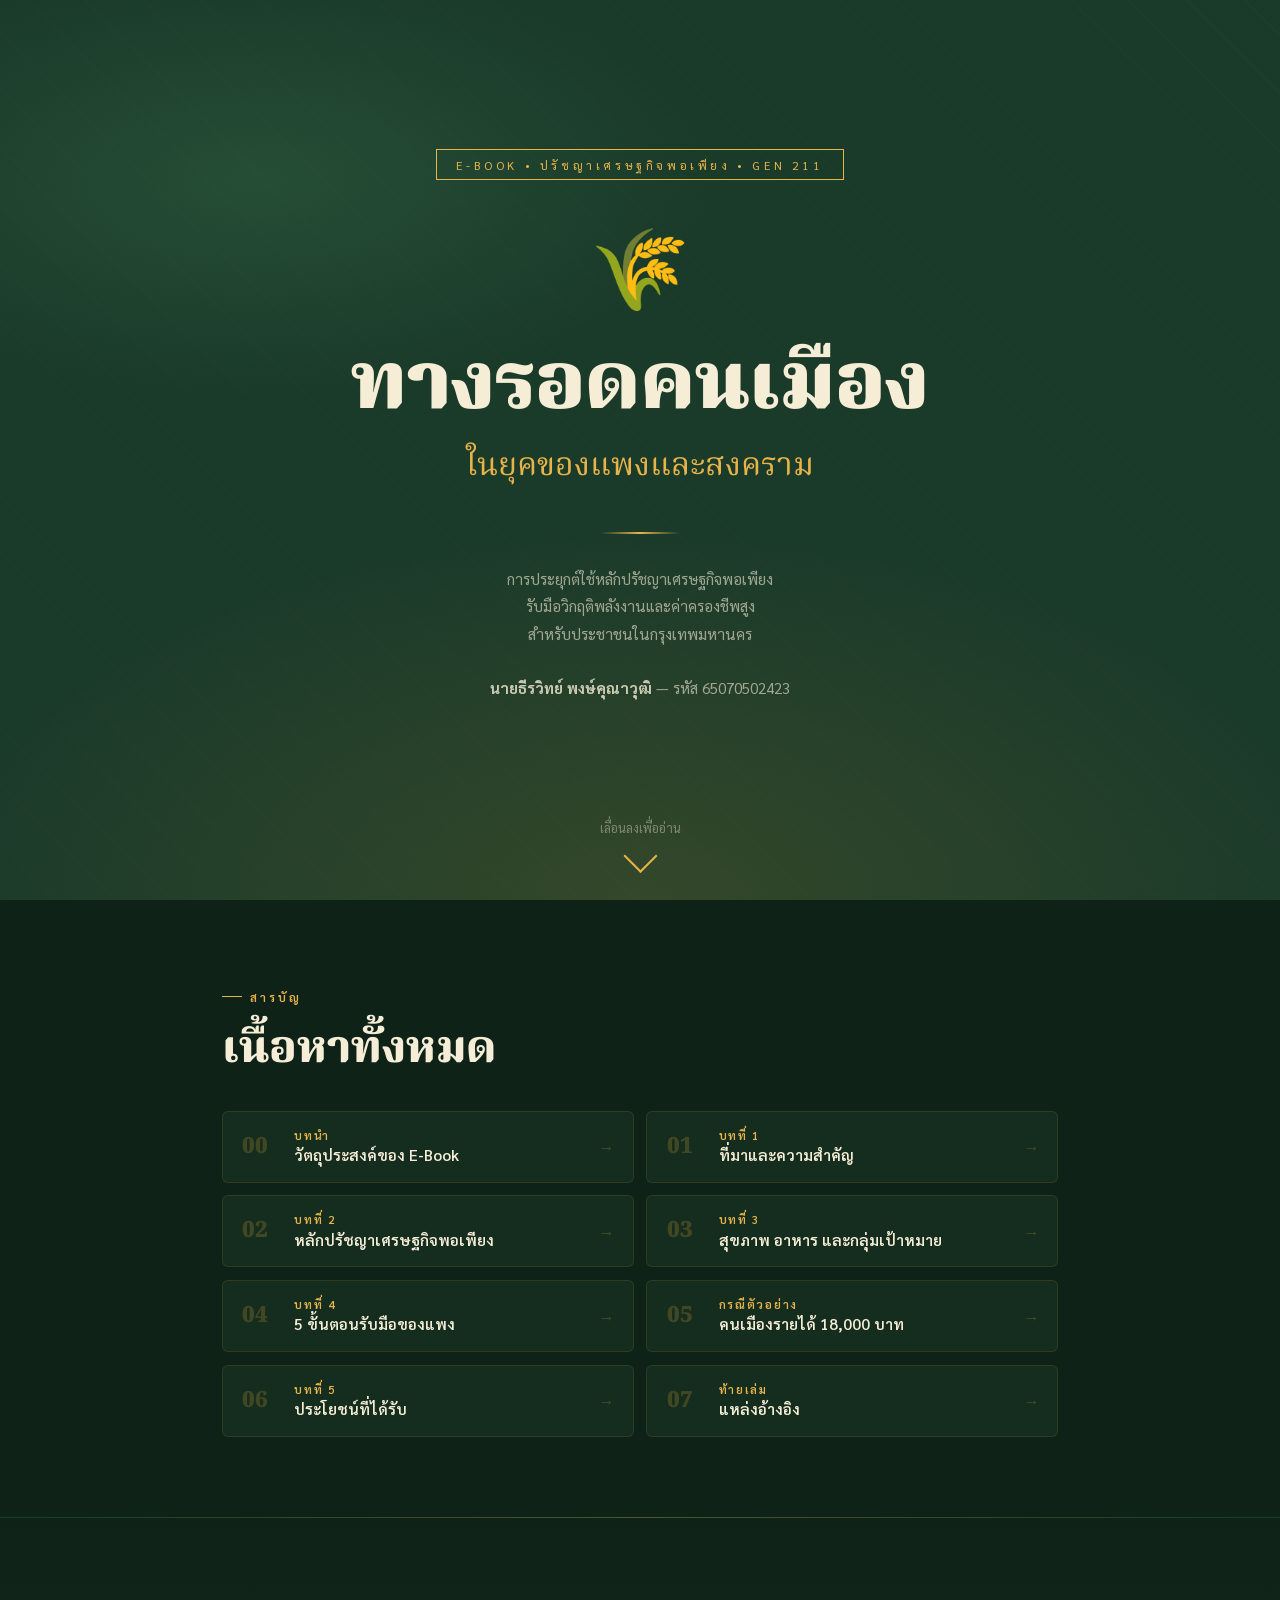
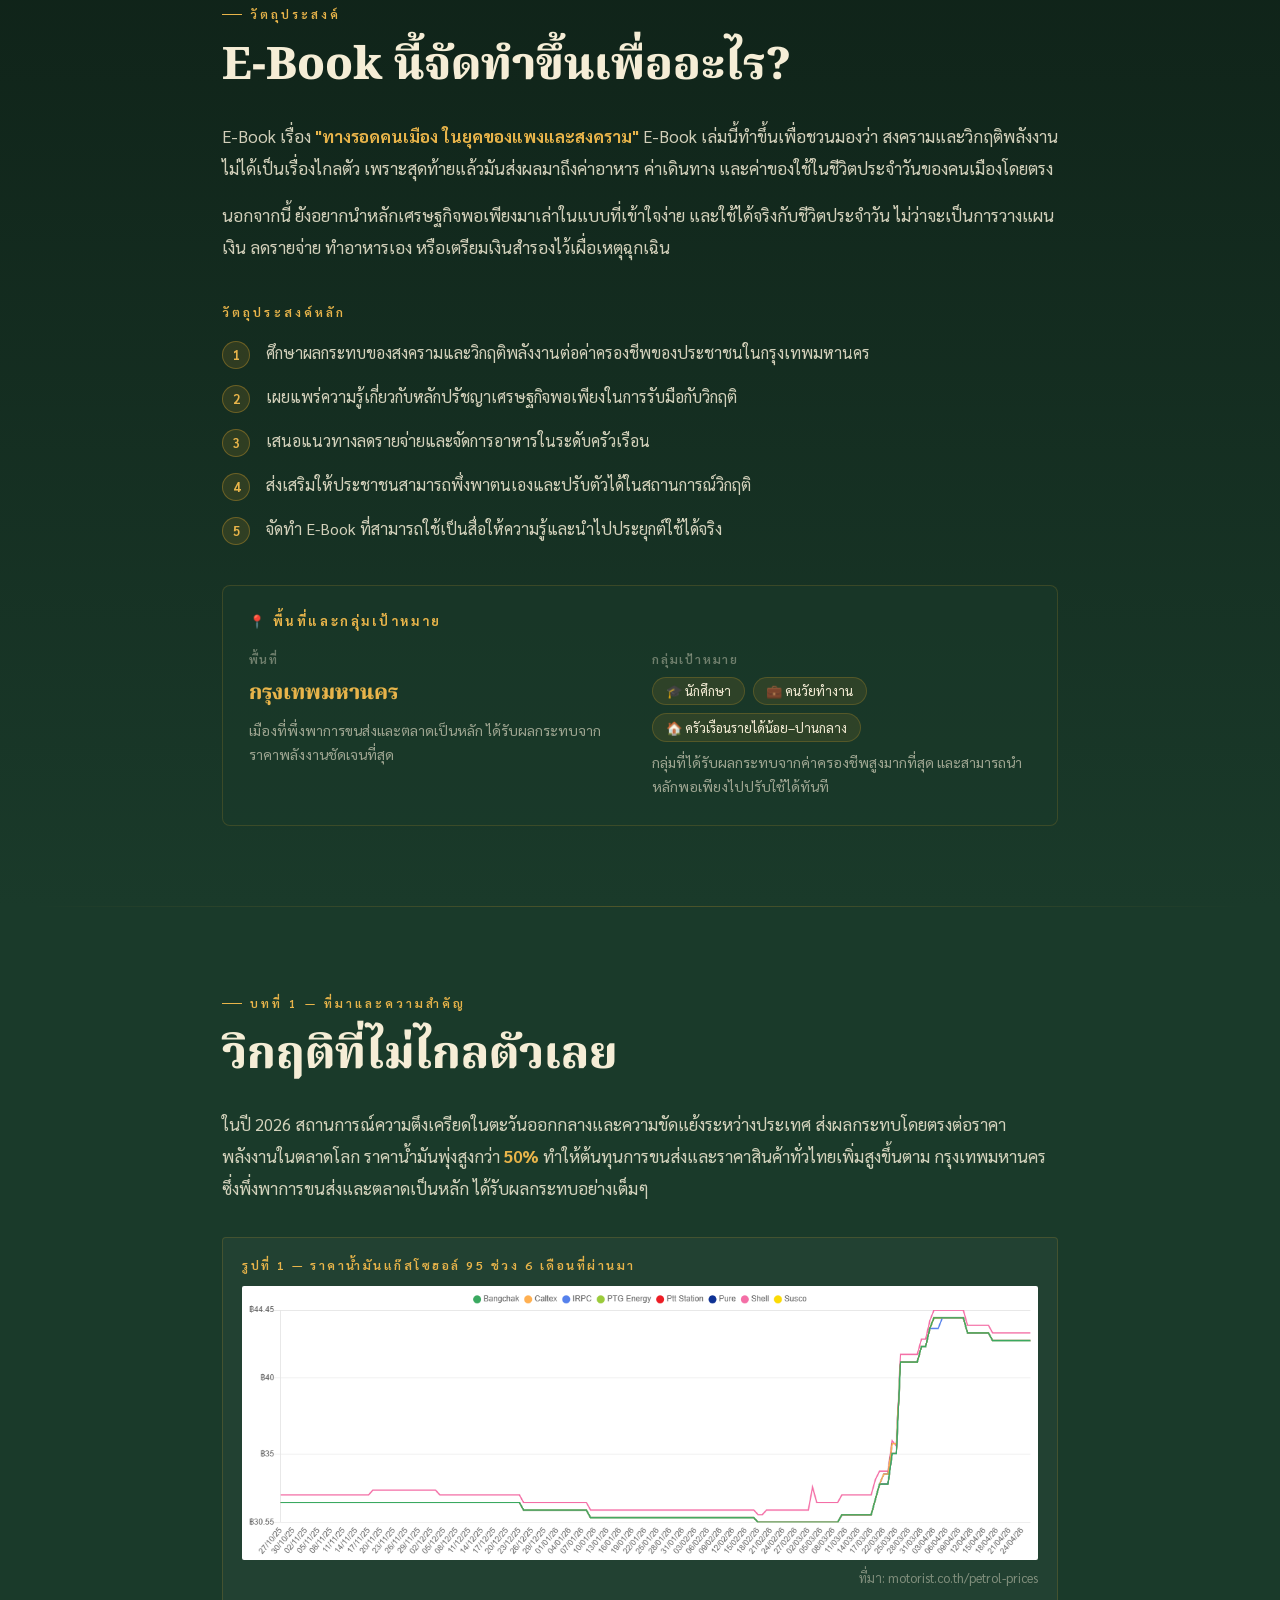
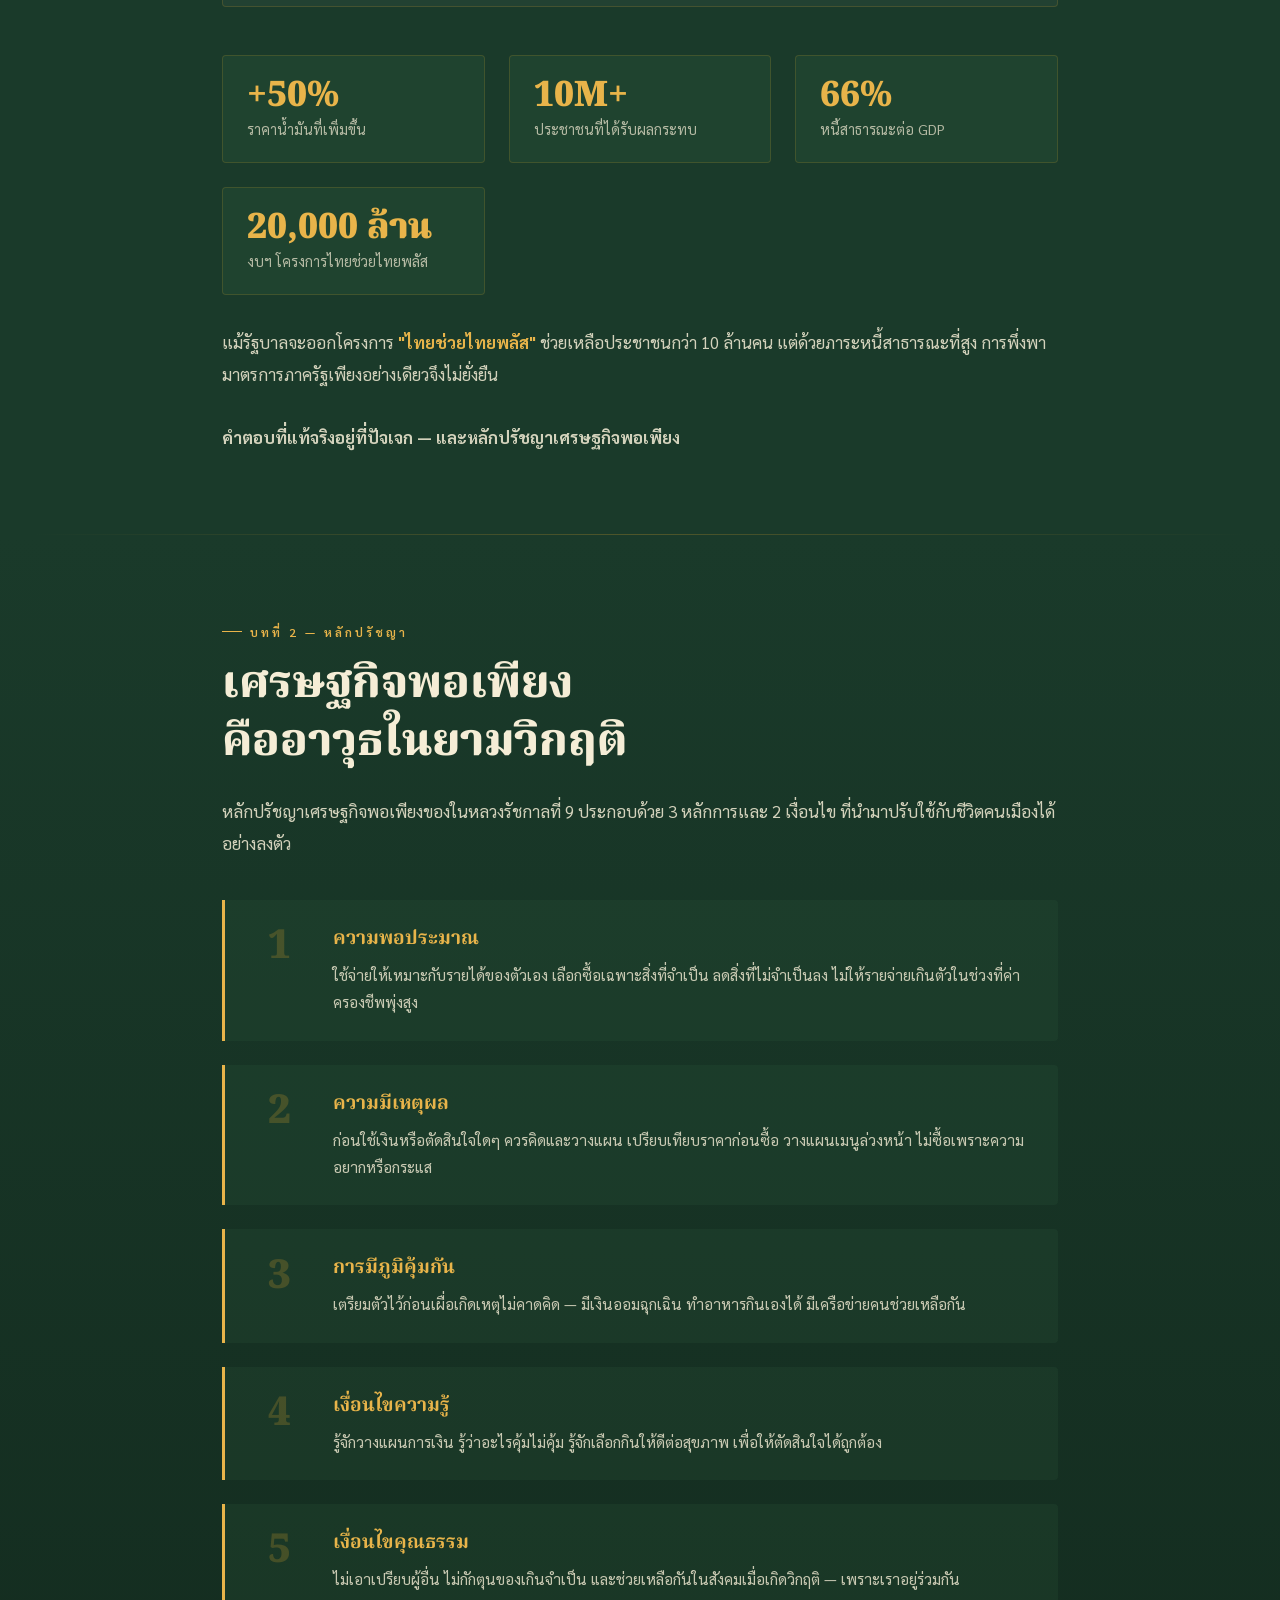
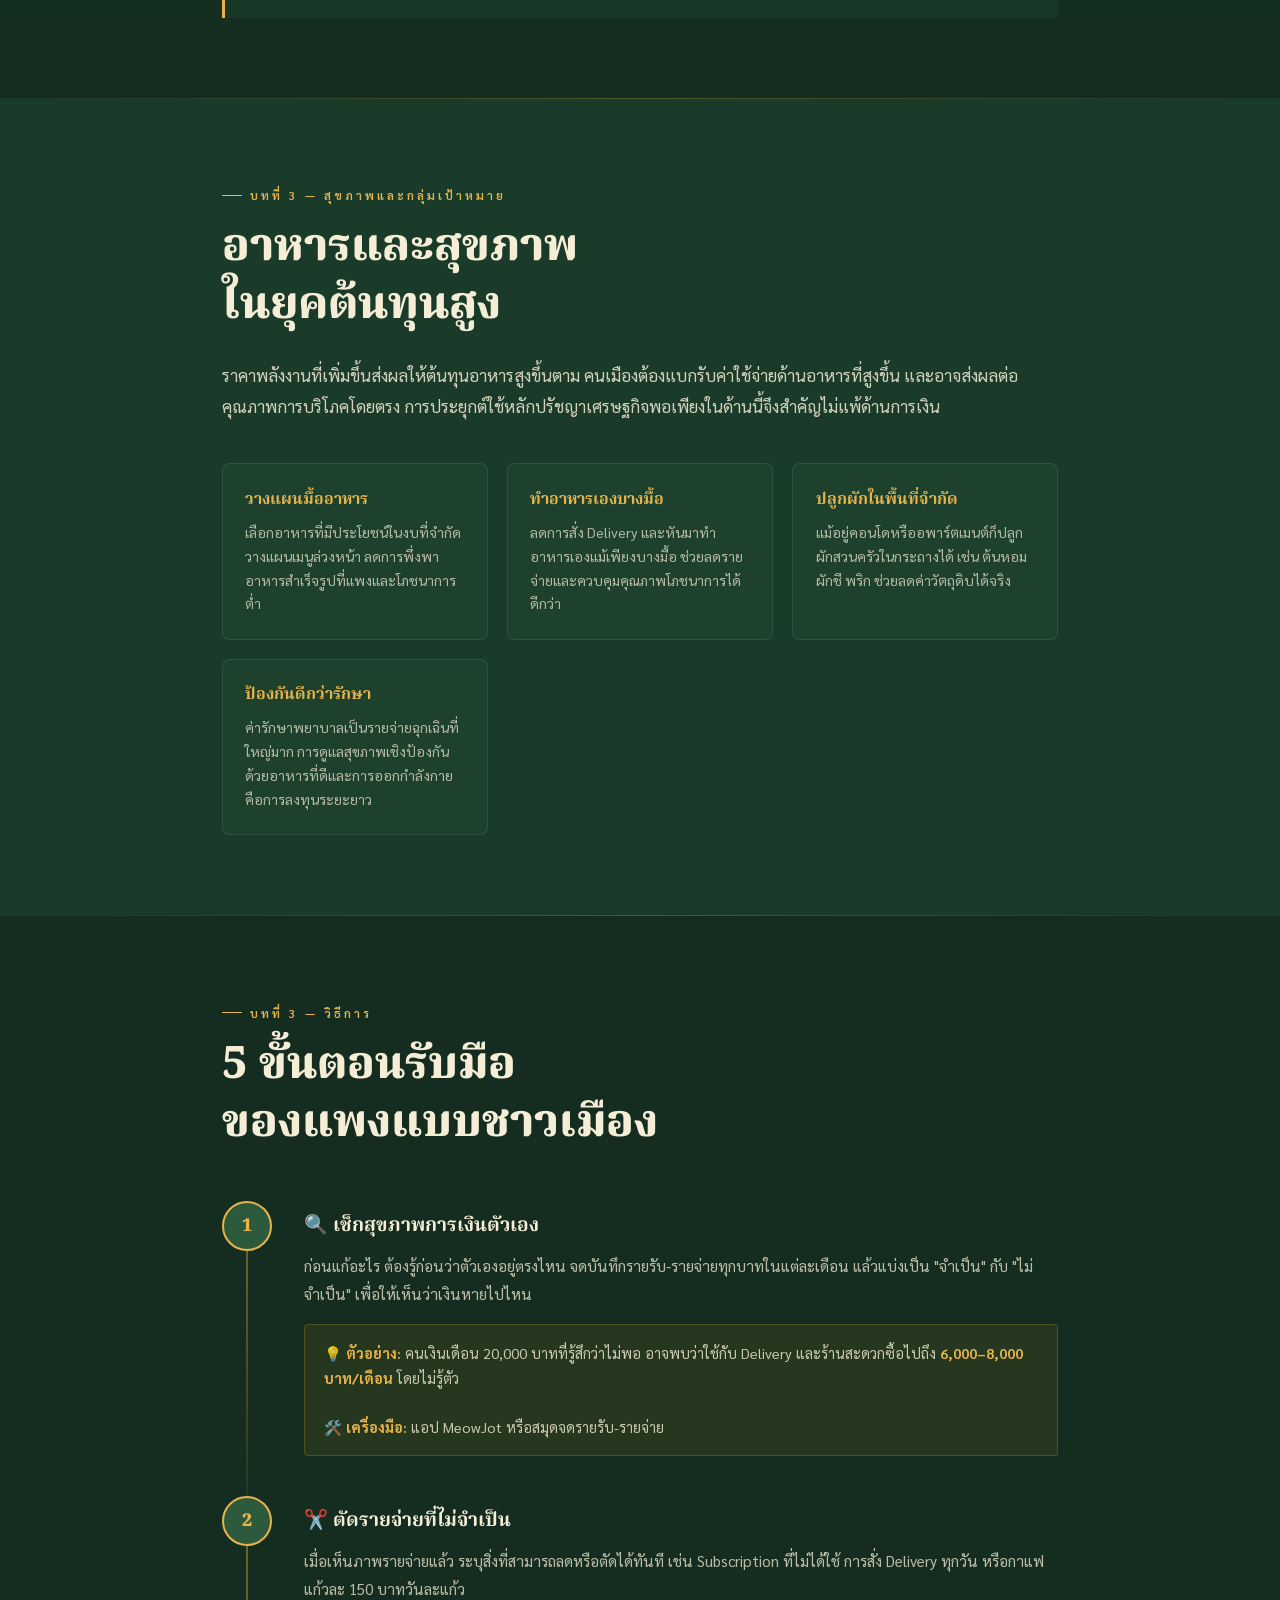
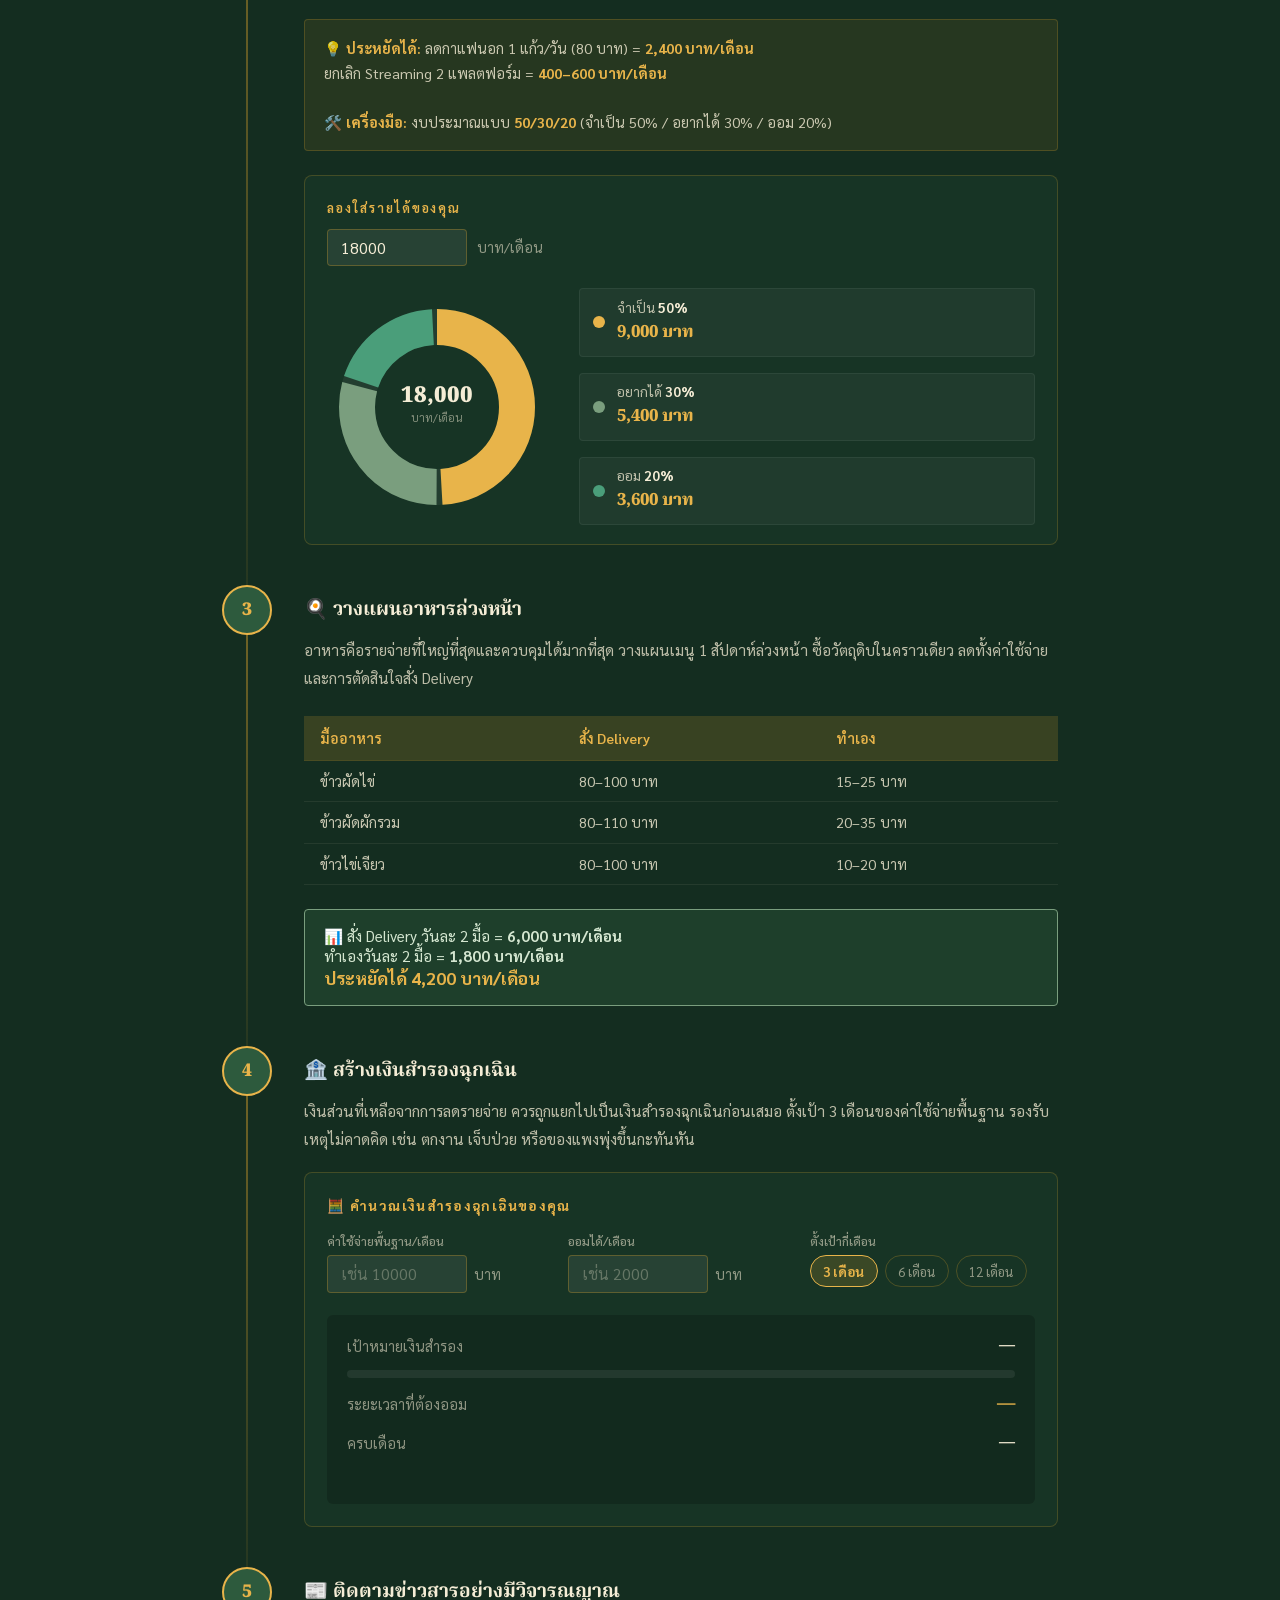
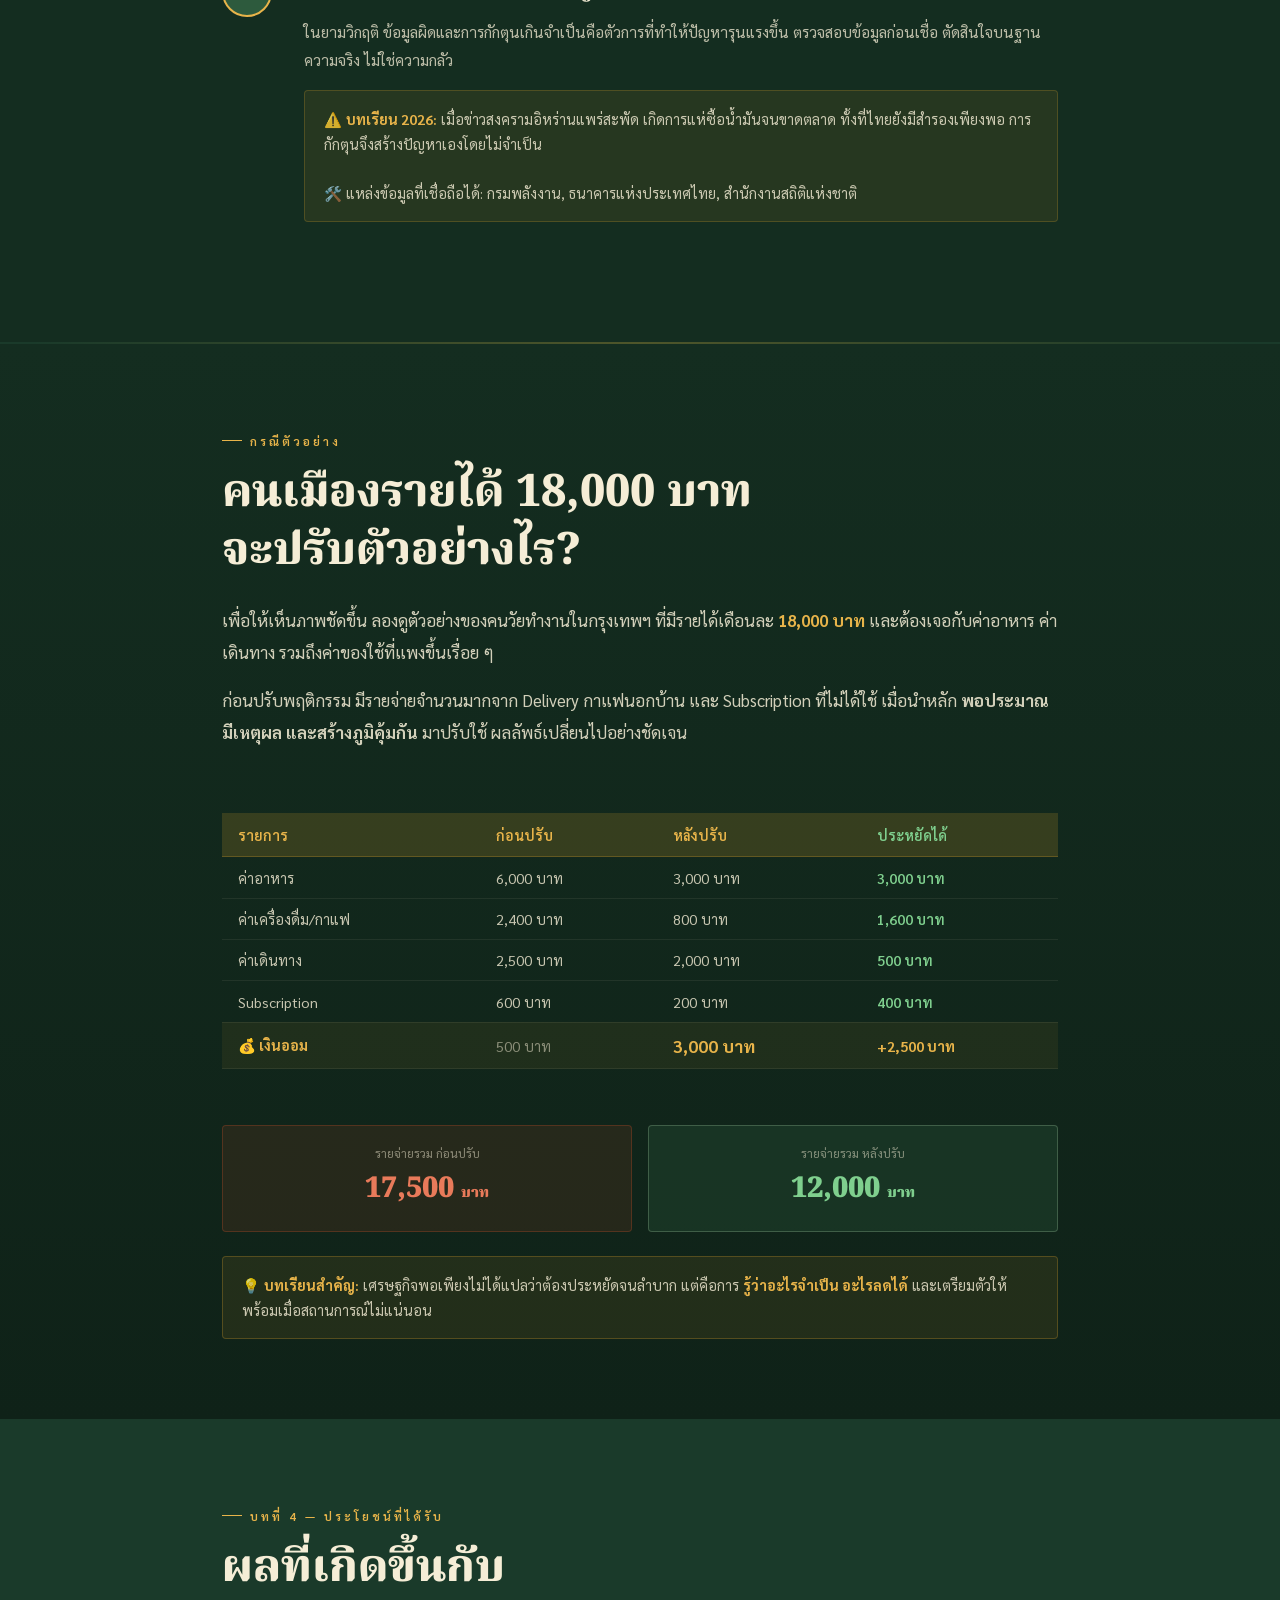
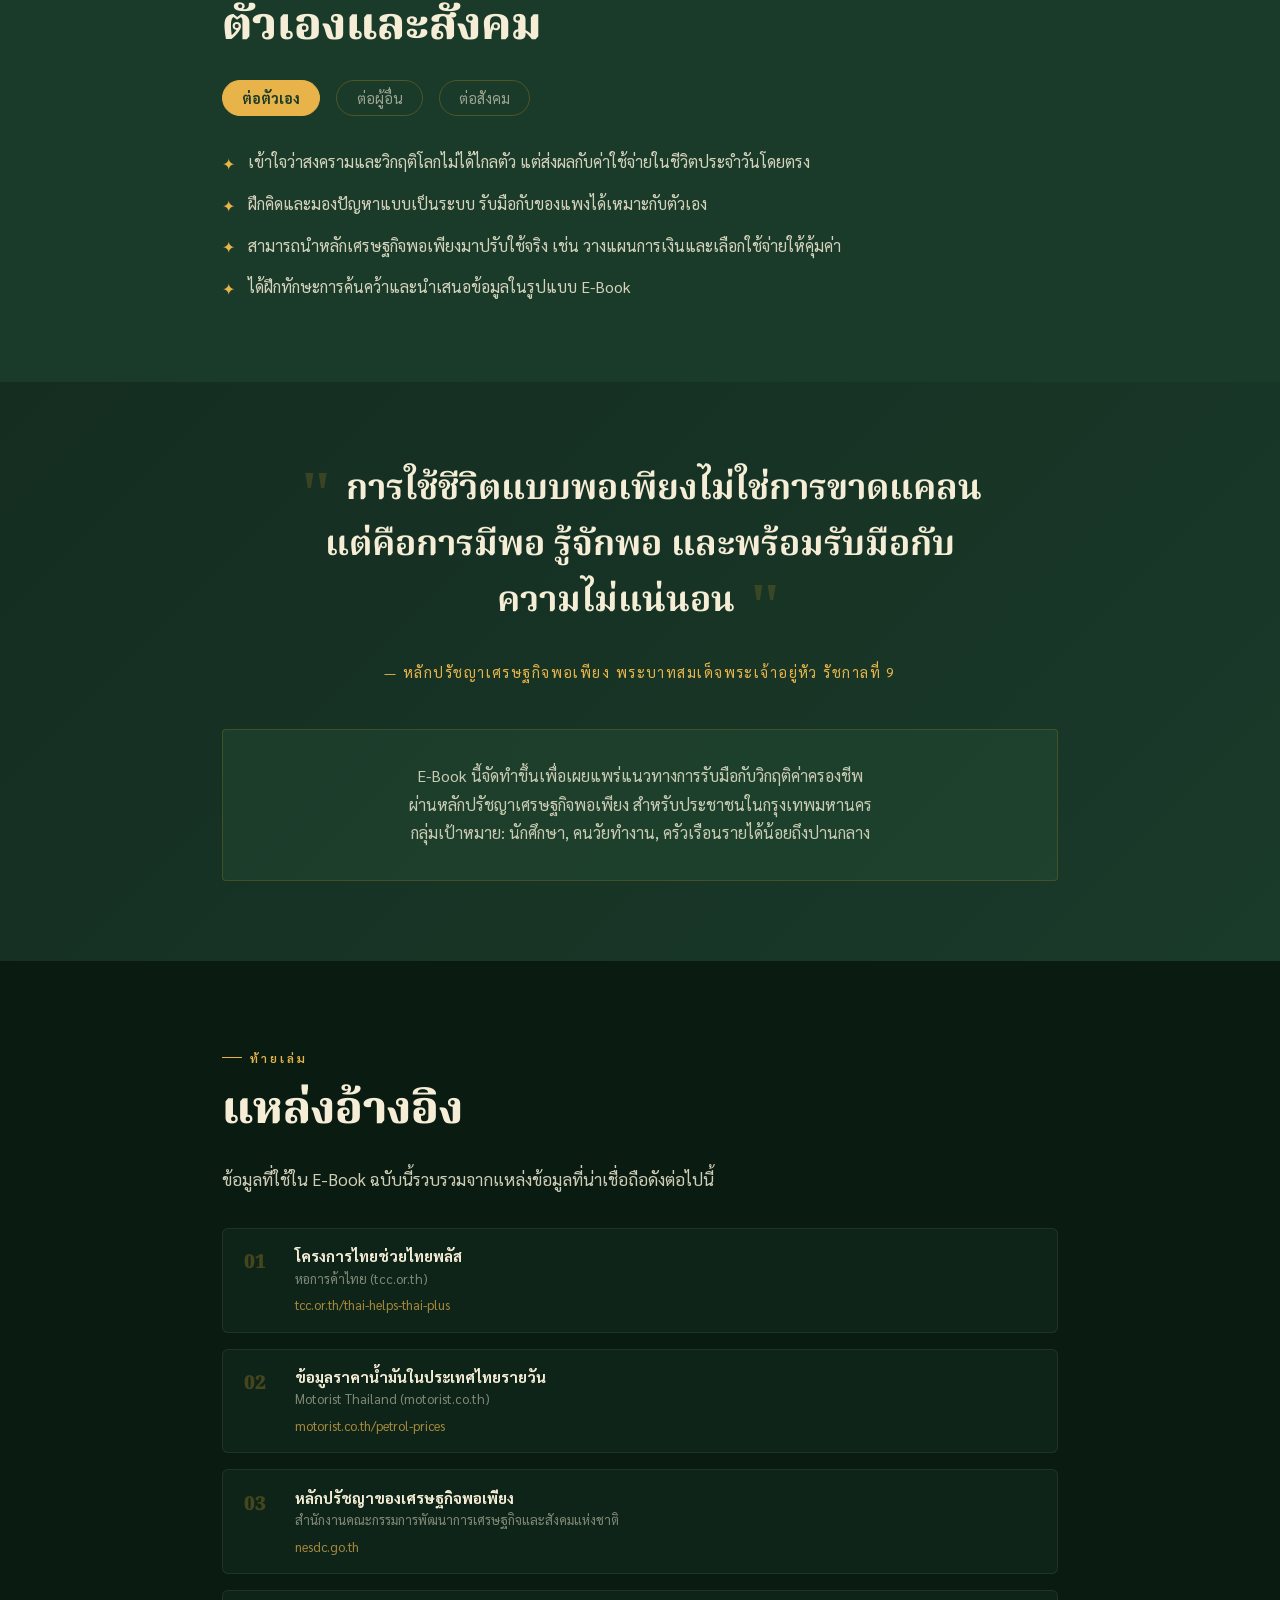
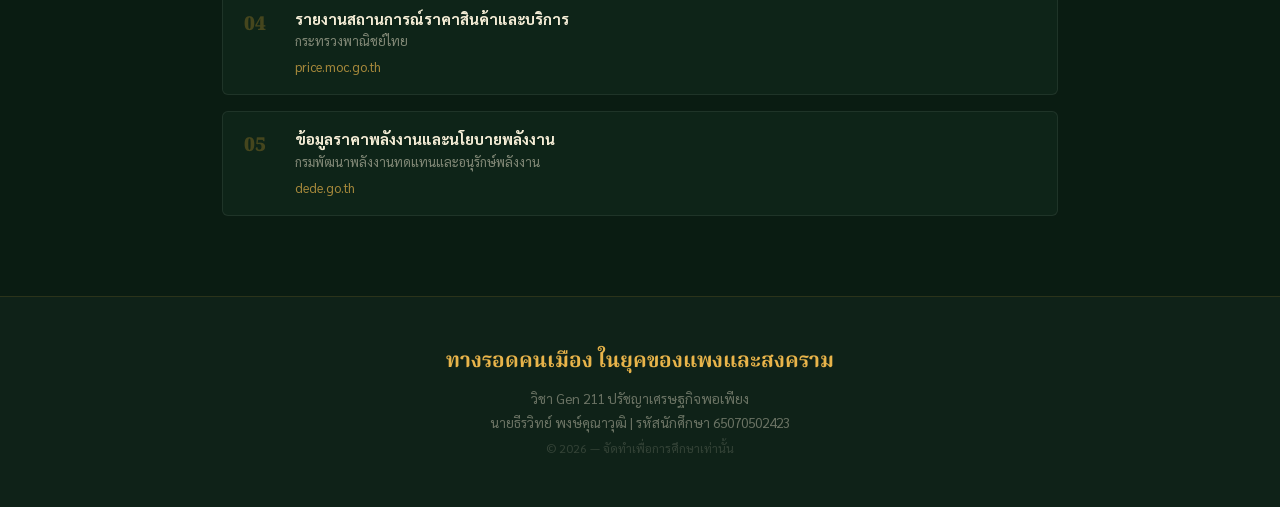
==== commit 900772c8: "Add: book feature" ====
--- a/index.html
+++ b/index.html
@@ -22,6 +22,12 @@
     <li><a href="#casestudy">กรณีตัวอย่าง</a></li>
     <li><a href="#references">อ้างอิง</a></li>
   </ul>
+
+  <button id="modeToggle" class="mode-toggle" onclick="window.open('book.html','_blank')" title="เปิดโหมดหนังสือ">
+    <span id="modeIcon">📖</span>
+    <span id="modeLabel">โหมดหนังสือ</span>
+  </button>
+
 </nav>
 
 <!-- COVER -->
@@ -520,7 +526,7 @@
     <span class="section-label reveal">กรณีตัวอย่าง</span>
     <h2 class="section-title reveal">คนเมืองรายได้ 18,000 บาท<br>จะปรับตัวอย่างไร?</h2>
     <p class="section-body reveal">
-      เพื่อให้เห็นภาพชัดขึ้น ลองดูตัวอย่างของคนวัยทำงานในกรุงเทพฯ ที่มีรายได้เดือนละ 18,000 บาท และต้องเจอกับค่าอาหาร ค่าเดินทาง รวมถึงค่าของใช้ที่แพงขึ้นเรื่อย ๆ <strong style="color: var(--amber)">18,000 บาท</strong> ต้องรับมือกับค่าอาหาร ค่าเดินทาง และค่าของใช้ที่เพิ่มสูงขึ้น
+      เพื่อให้เห็นภาพชัดขึ้น ลองดูตัวอย่างของคนวัยทำงานในกรุงเทพฯ ที่มีรายได้เดือนละ <strong style="color: var(--amber)">18,000 บาท</strong> และต้องเจอกับค่าอาหาร ค่าเดินทาง รวมถึงค่าของใช้ที่แพงขึ้นเรื่อย ๆ 
     </p>
     <p class="section-body reveal" style="margin-top: 1rem;">
       ก่อนปรับพฤติกรรม มีรายจ่ายจำนวนมากจาก Delivery กาแฟนอกบ้าน และ Subscription ที่ไม่ได้ใช้ เมื่อนำหลัก <strong>พอประมาณ มีเหตุผล และสร้างภูมิคุ้มกัน</strong> มาปรับใช้ ผลลัพธ์เปลี่ยนไปอย่างชัดเจน
@@ -696,7 +702,6 @@
     </div>
   </div>
 </section>
-
 <footer>
   <div class="footer-title">ทางรอดคนเมือง ในยุคของแพงและสงคราม</div>
   <p class="footer-sub">
--- a/style.css
+++ b/style.css
@@ -143,24 +143,26 @@
   }
 
   /* ===== NAV ===== */
-  nav {
-    position: fixed;
-    top: 0;
-    left: 0;
-    right: 0;
-    z-index: 100;
-    padding: 0.8rem 2rem;
-    background: rgba(26,58,42,0.95);
-    backdrop-filter: blur(10px);
-    border-bottom: 1px solid rgba(200,150,42,0.2);
-    display: flex;
-    align-items: center;
-    justify-content: space-between;
-    transform: translateY(-100%);
-    transition: transform 0.3s ease;
-  }
-
-  nav.visible { transform: translateY(0); }
+  #navbar {
+  position: fixed;
+  top: 0;
+  left: 0;
+  right: 0;
+  z-index: 100;
+  padding: 0.8rem 2rem;
+  background: rgba(26,58,42,0.95);
+  backdrop-filter: blur(10px);
+  border-bottom: 1px solid rgba(200,150,42,0.2);
+  display: flex;
+  align-items: center;
+  justify-content: space-between;
+  transform: translateY(-100%);
+  transition: transform 0.3s ease;
+  }
+
+  #navbar.visible {
+    transform: translateY(0);
+  }
 
   .nav-title {
     font-family: 'Noto Serif Thai', serif;
@@ -1048,4 +1050,56 @@
   transition: opacity 0.2s;
 }
 
-.ref-link:hover { opacity: 1; text-decoration: underline; }+.ref-link:hover { opacity: 1; text-decoration: underline; }
+
+/* ===== BOOK MODE BUTTON ===== */
+.mode-toggle {
+  display: inline-flex;
+  align-items: center;
+  justify-content: center;
+  gap: 0.45rem;
+
+  padding: 0.45rem 0.9rem;
+  border-radius: 999px;
+
+  background: rgba(200,150,42,0.12);
+  border: 1px solid rgba(232,180,74,0.45);
+  color: var(--amber);
+
+  font-family: 'Sarabun', sans-serif;
+  font-size: 0.82rem;
+  font-weight: 700;
+
+  cursor: pointer;
+  white-space: nowrap;
+
+  box-shadow: 0 0 0 rgba(232,180,74,0);
+  transition:
+    background 0.2s ease,
+    color 0.2s ease,
+    border-color 0.2s ease,
+    transform 0.2s ease,
+    box-shadow 0.2s ease;
+}
+
+.mode-toggle:hover {
+  background: var(--amber);
+  border-color: var(--amber);
+  color: var(--deep-green);
+  transform: translateY(-1px);
+  box-shadow: 0 6px 18px rgba(232,180,74,0.18);
+}
+
+.mode-toggle:active {
+  transform: translateY(0);
+  box-shadow: none;
+}
+
+#modeIcon {
+  font-size: 0.95rem;
+  line-height: 1;
+}
+
+#modeLabel {
+  line-height: 1;
+}
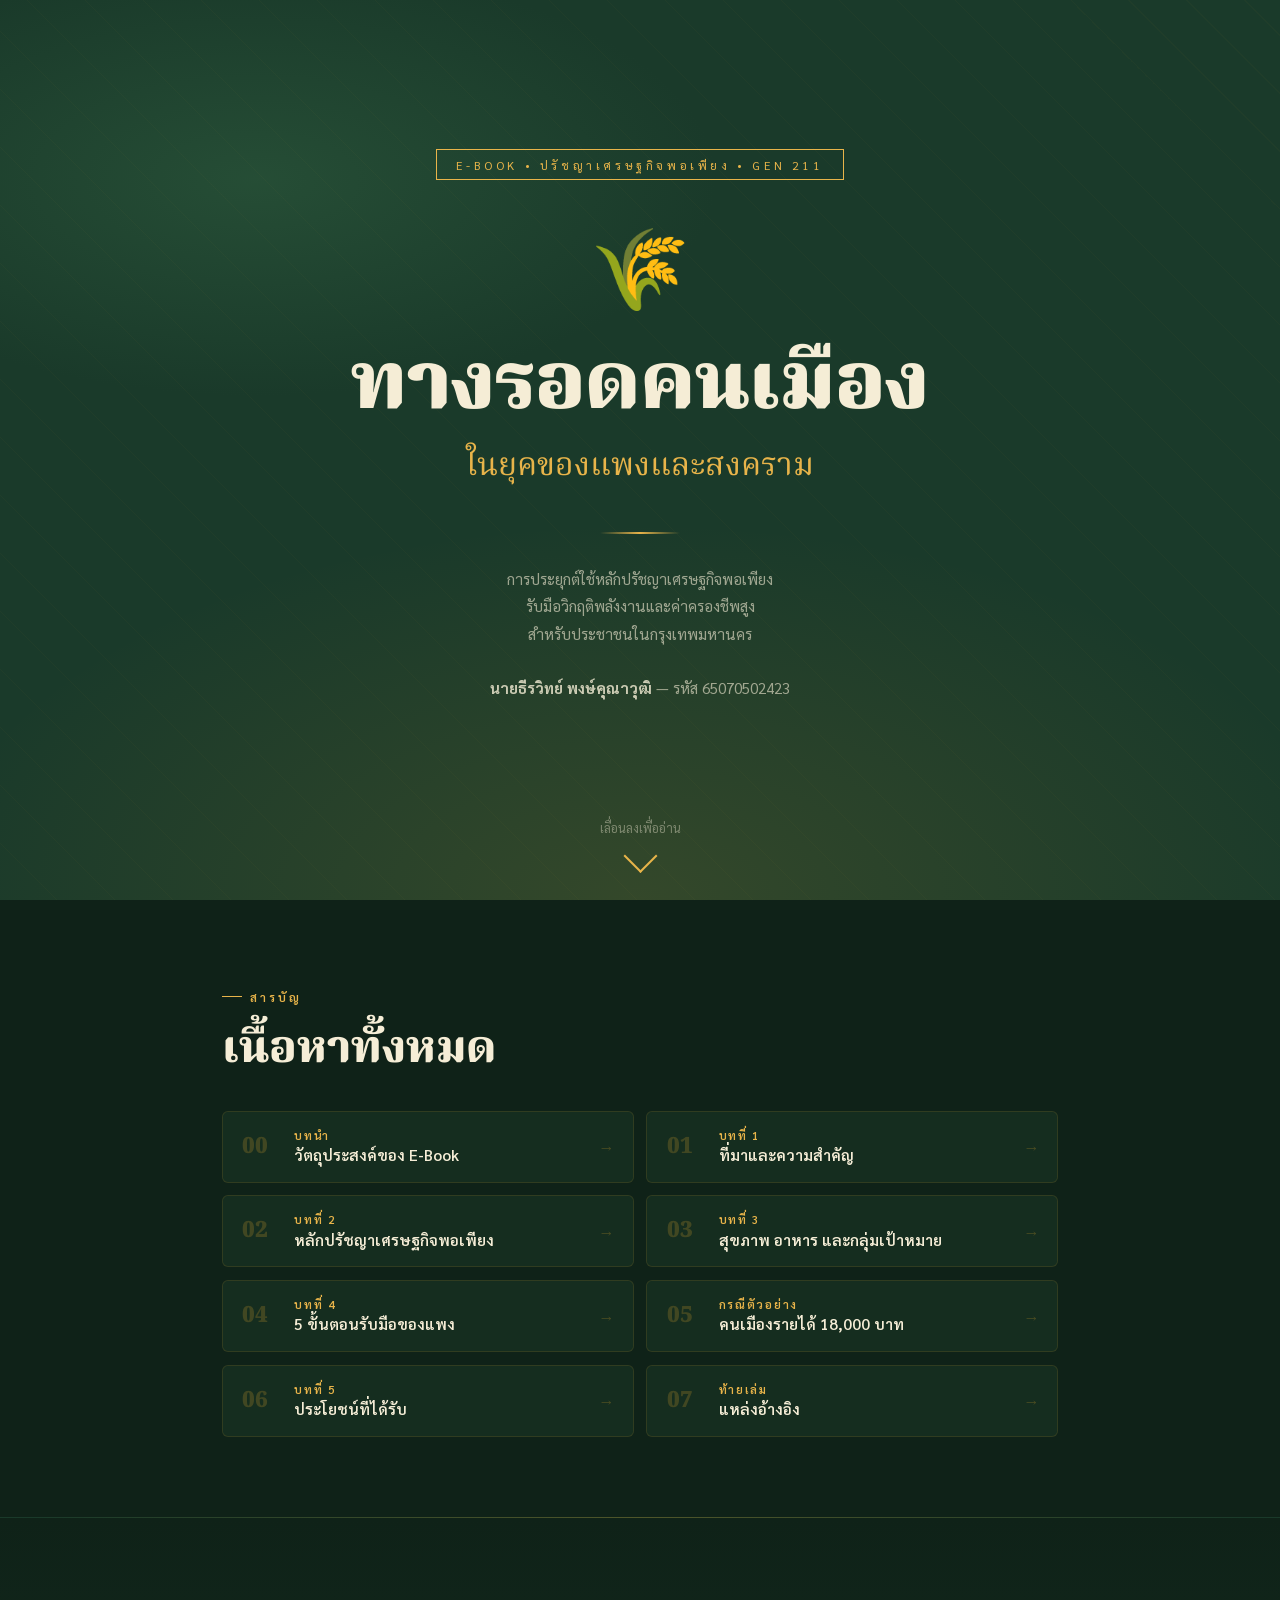
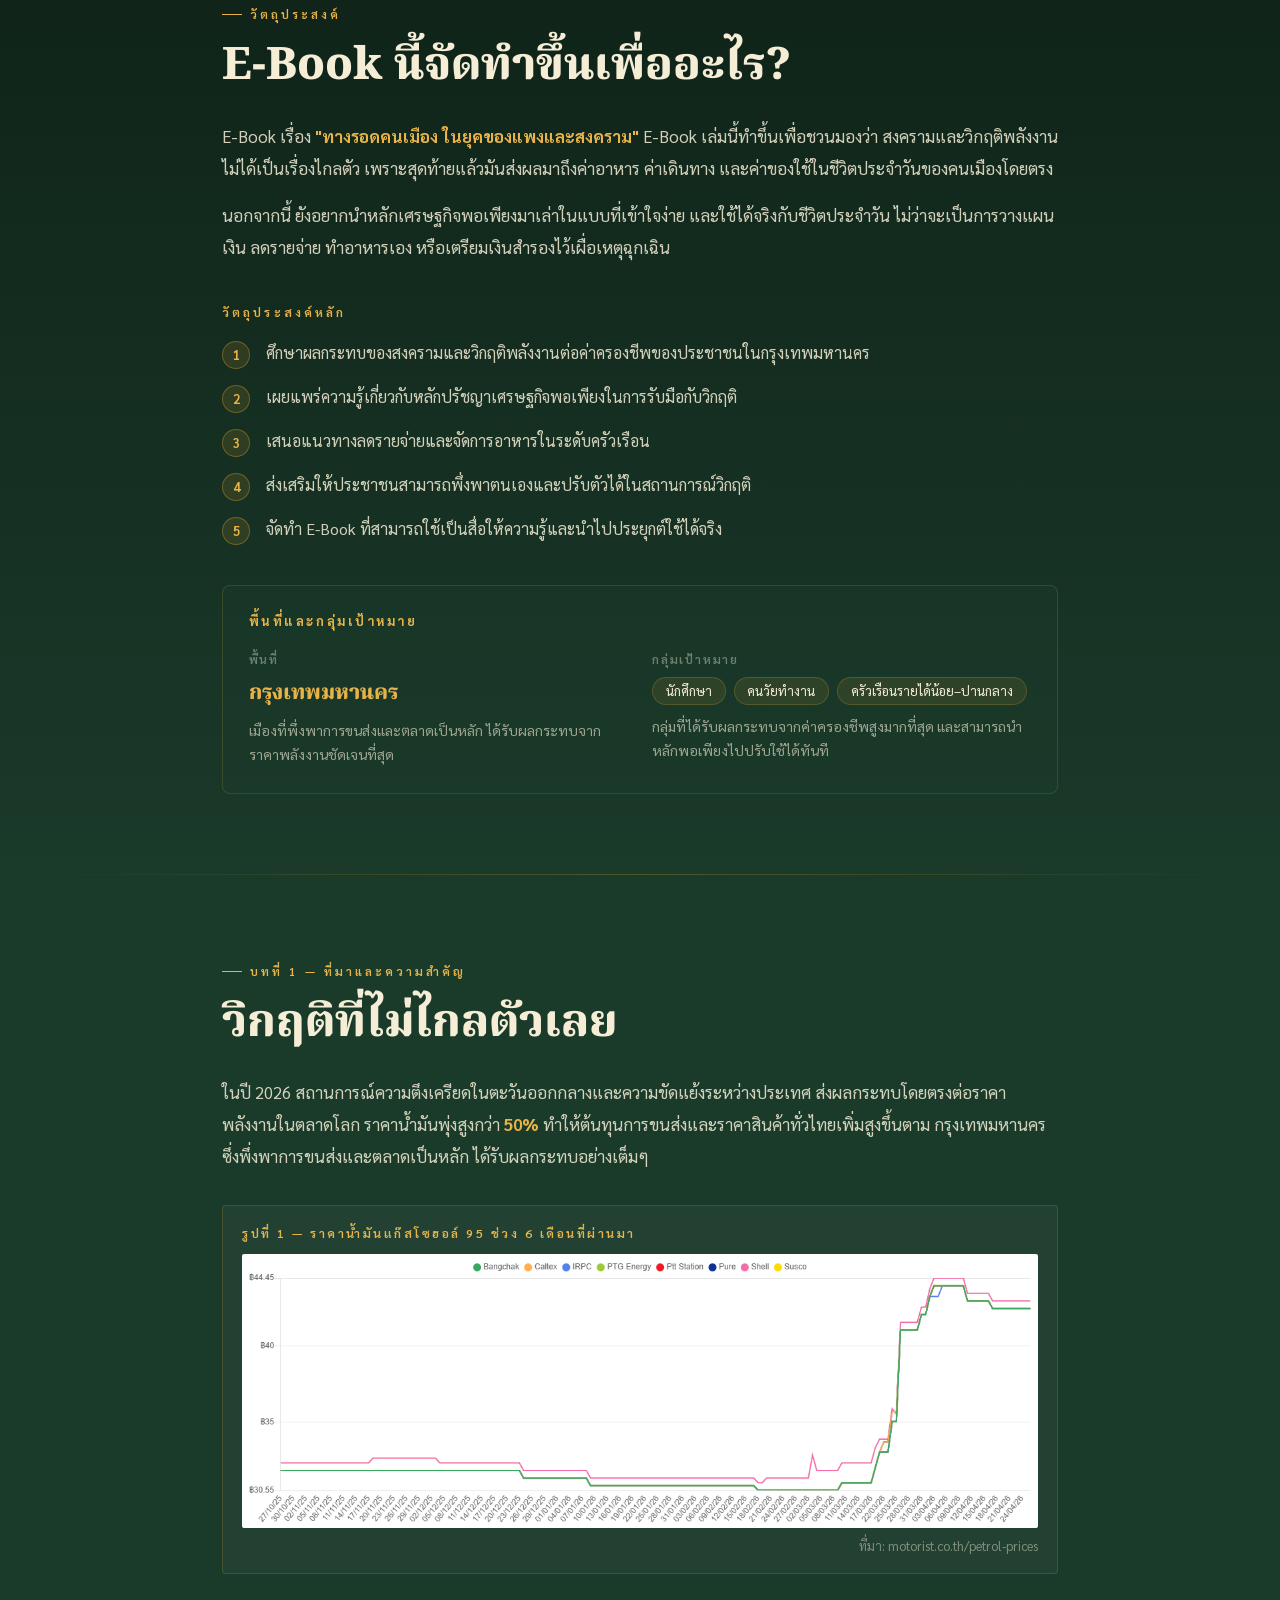
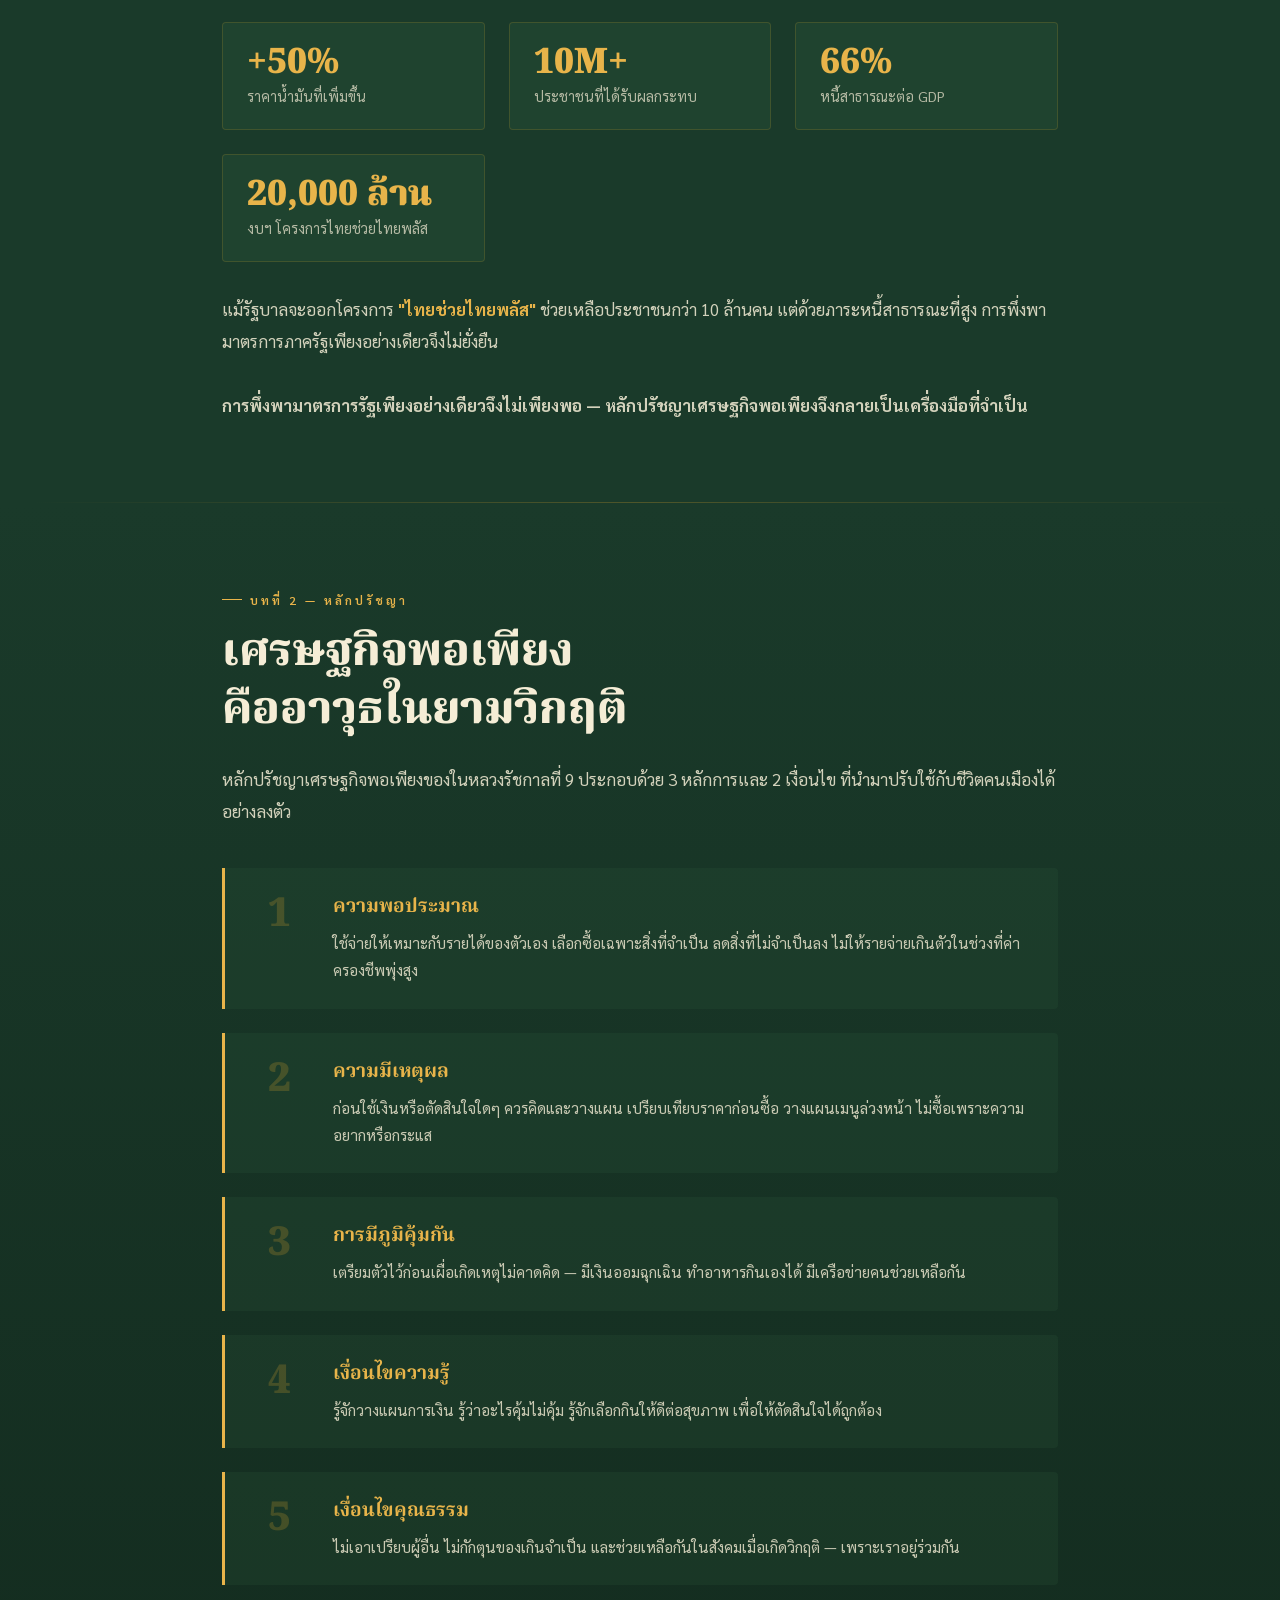
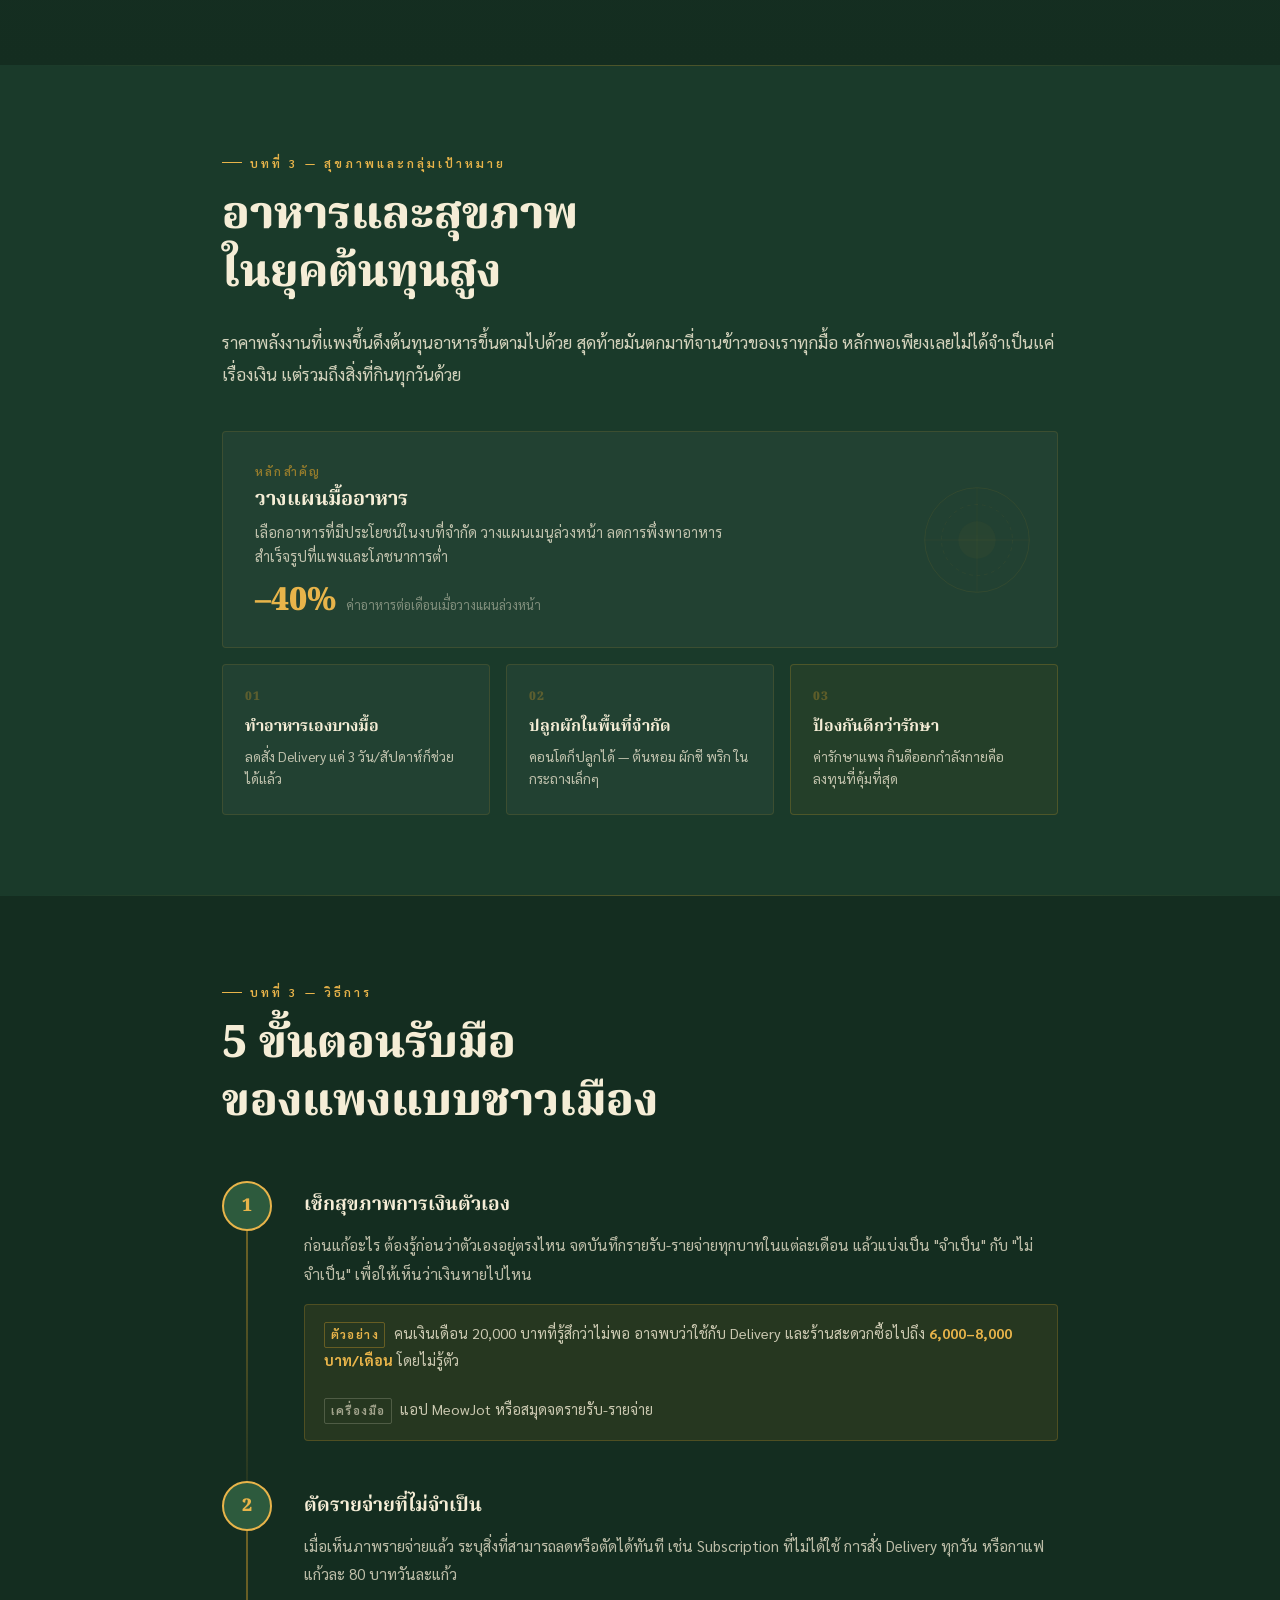
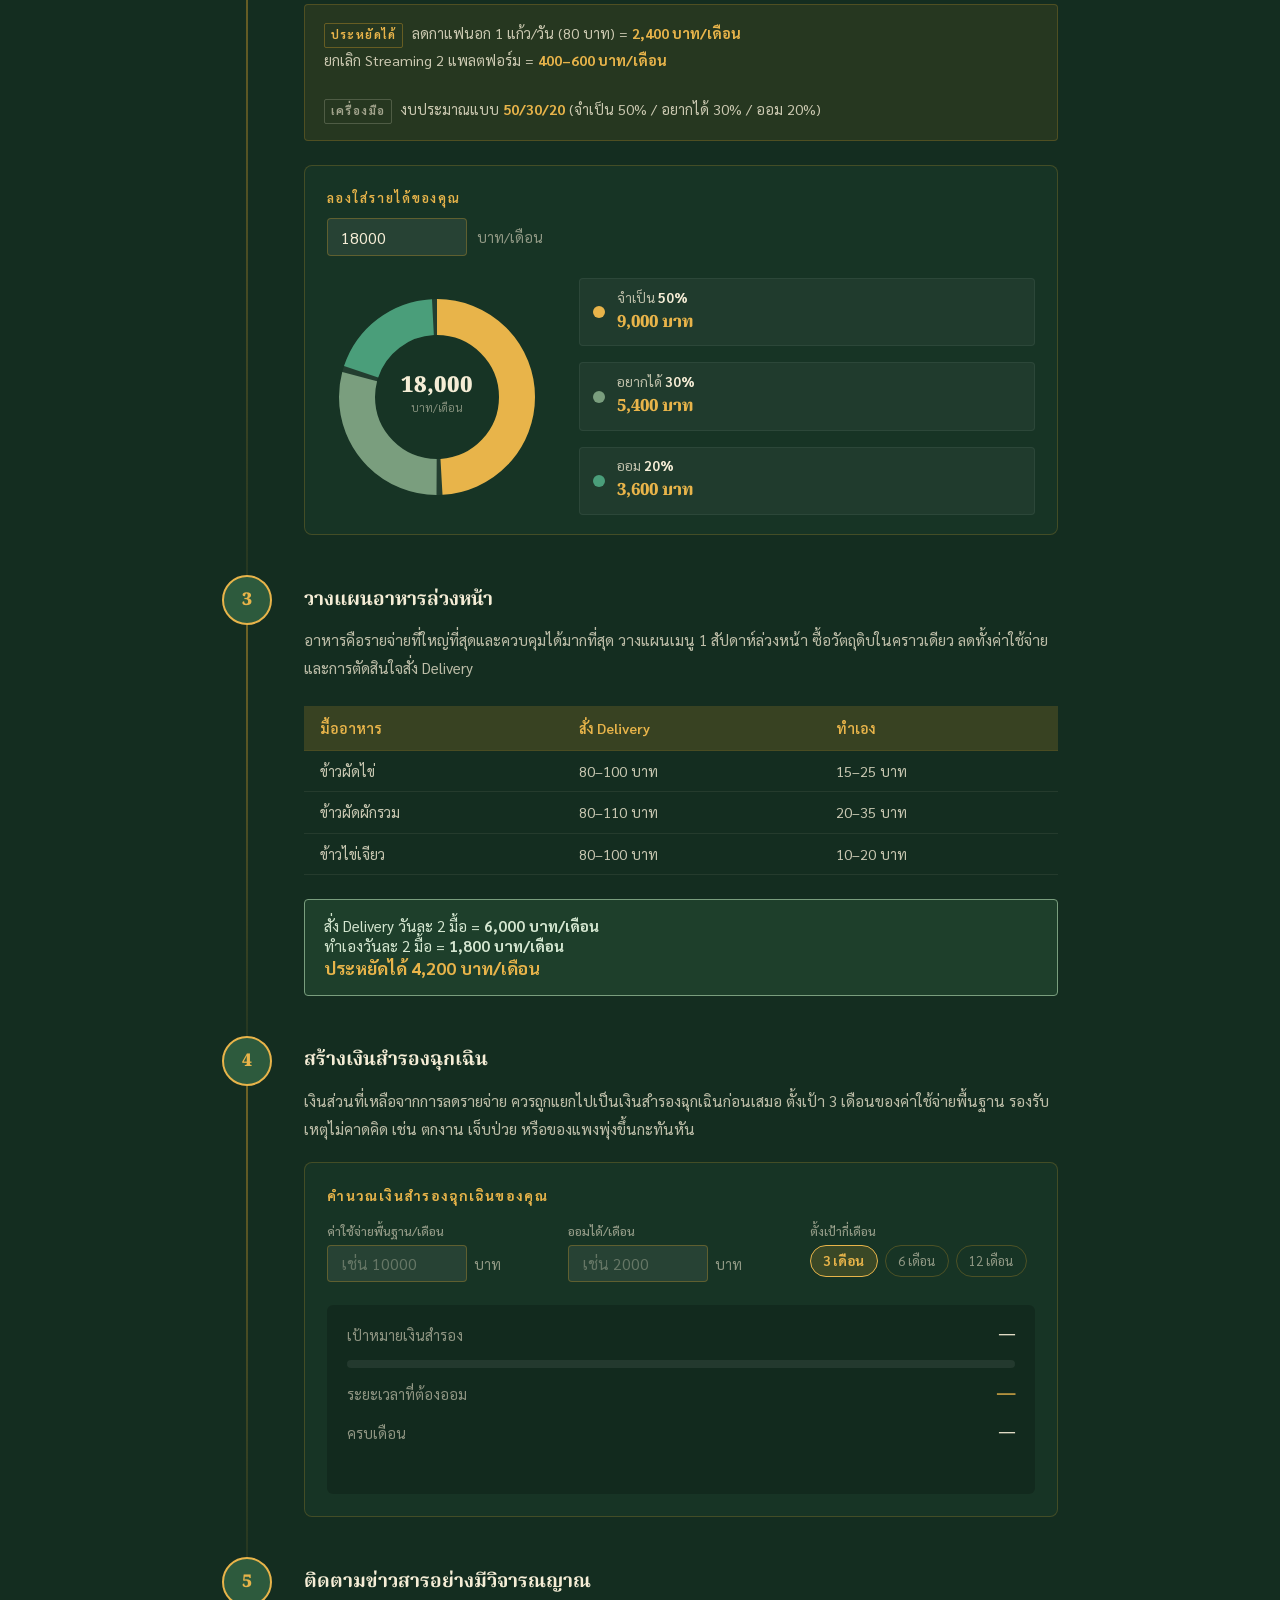
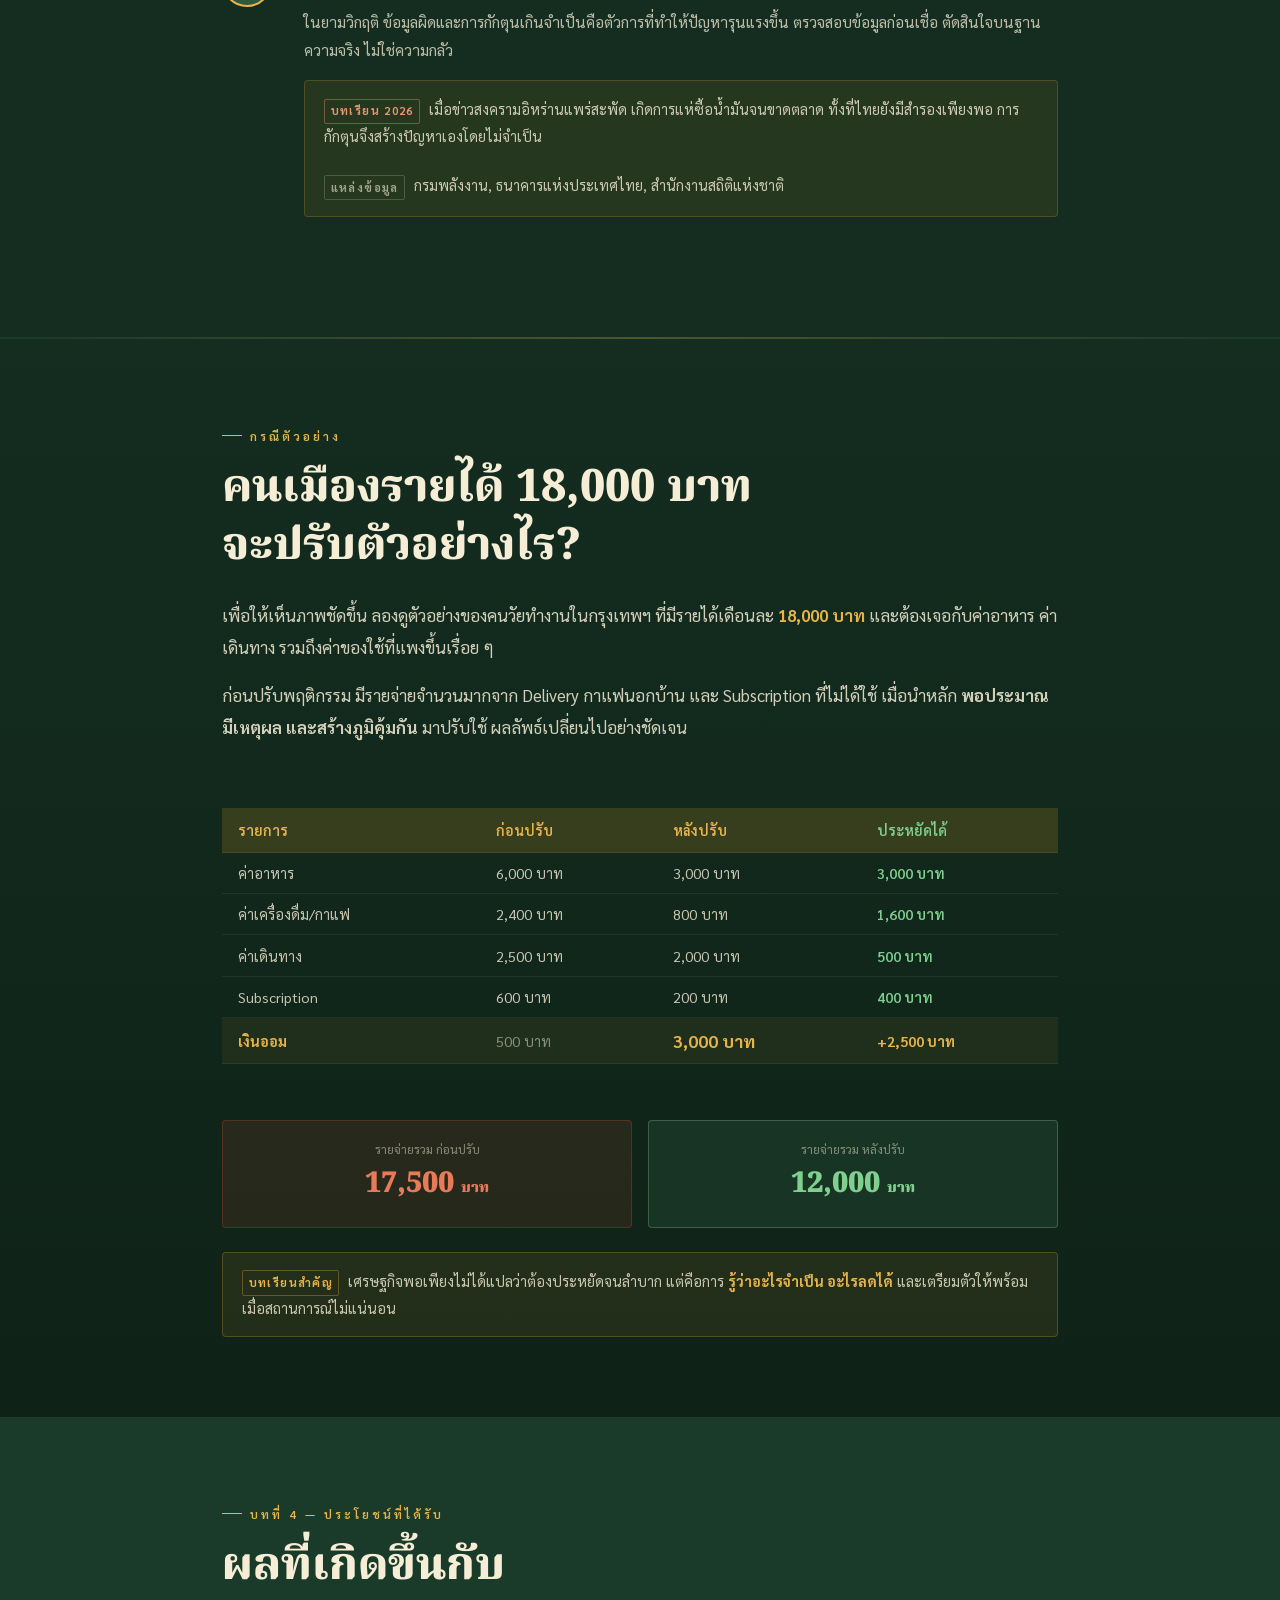
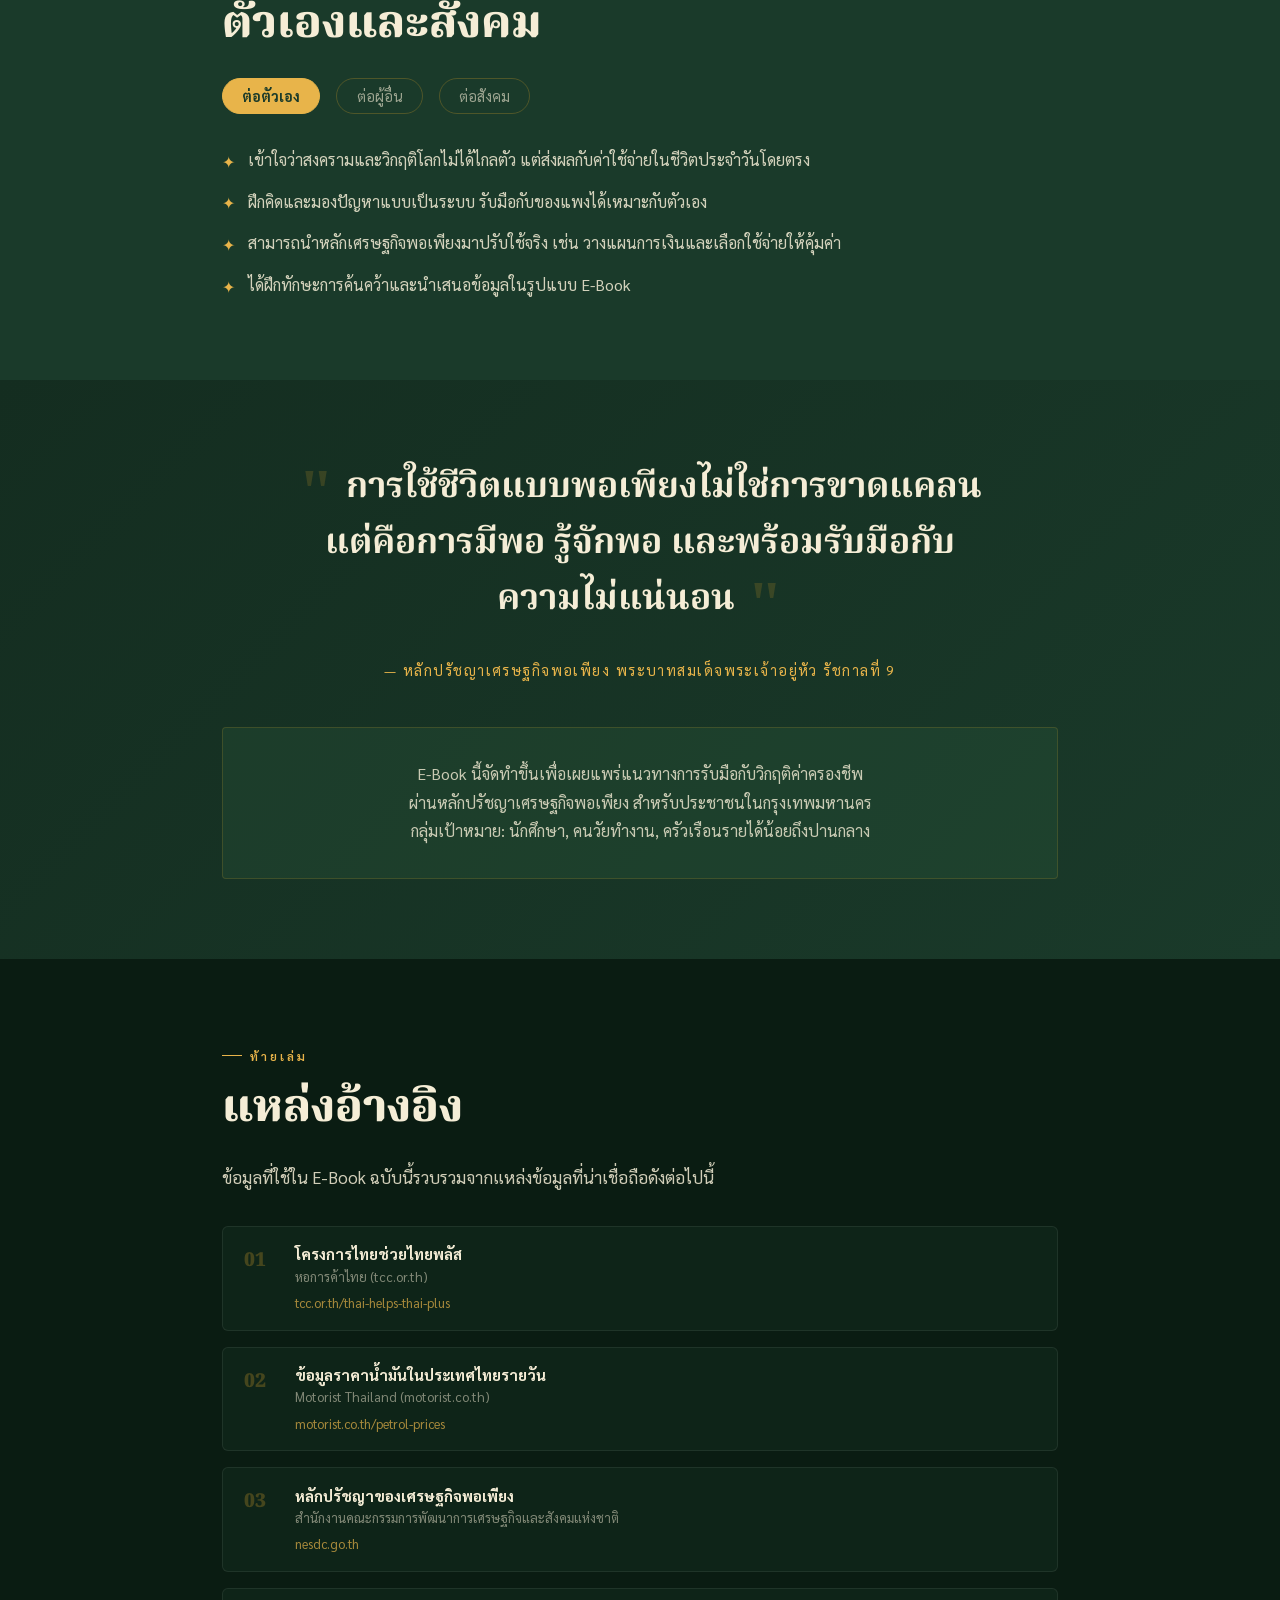
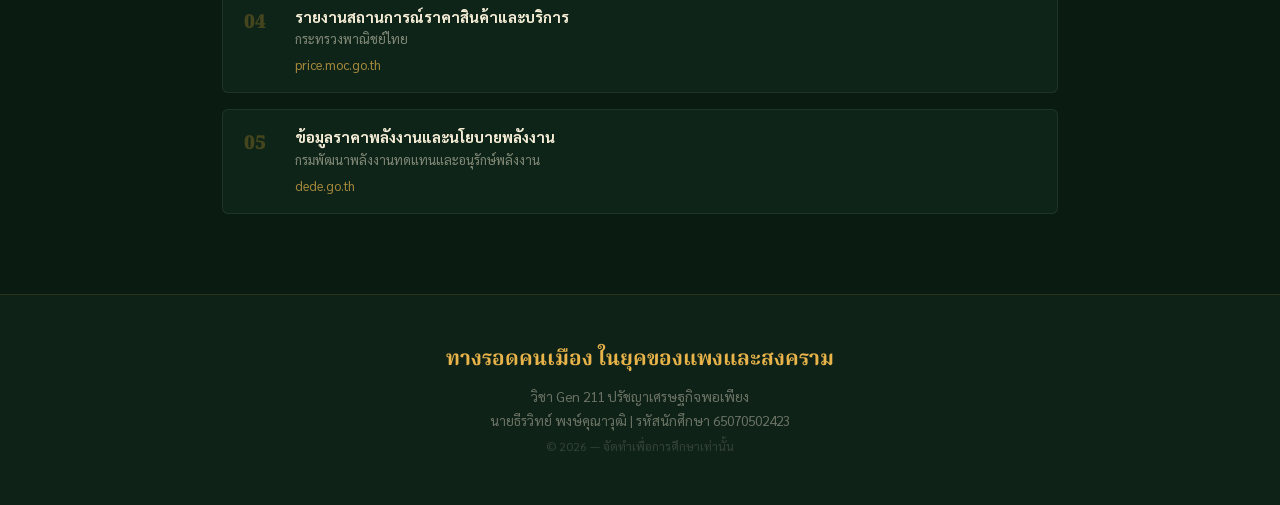
==== commit 1e91f209: "Fix: words and emoji" ====
--- a/index.html
+++ b/index.html
@@ -6,6 +6,31 @@
 <title>ทางรอดคนเมือง ในยุคของแพงและสงคราม</title>
 <link href="https://fonts.googleapis.com/css2?family=Sarabun:wght@300;400;500;600;700;800&family=Noto+Serif+Thai:wght@300;400;600;700;900&display=swap" rel="stylesheet">
 <link rel="stylesheet" href="style.css">
+<style>
+/* Tip label replacements for emoji markers */
+.tip-label {
+  display: inline-block;
+  font-size: 0.7rem;
+  font-weight: 700;
+  letter-spacing: 0.12em;
+  text-transform: uppercase;
+  color: var(--amber, #C8962A);
+  border: 1px solid rgba(200,150,42,0.4);
+  border-radius: 2px;
+  padding: 0.15em 0.5em;
+  margin-right: 0.4em;
+  vertical-align: middle;
+  line-height: 1.8;
+}
+.tip-label.note {
+  color: rgba(245,237,214,0.6);
+  border-color: rgba(245,237,214,0.2);
+}
+.tip-label.warn {
+  color: #e8956a;
+  border-color: rgba(232,149,106,0.4);
+}
+</style>
 </head>
 <body>
 
@@ -168,7 +193,7 @@
       </ol>
     </div>
     <div class="target-box reveal">
-      <p class="target-box-title">📍 พื้นที่และกลุ่มเป้าหมาย</p>
+      <p class="target-box-title">พื้นที่และกลุ่มเป้าหมาย</p>
       <div class="target-grid">
         <div class="target-item">
           <div class="target-label">พื้นที่</div>
@@ -178,9 +203,9 @@
         <div class="target-item">
           <div class="target-label">กลุ่มเป้าหมาย</div>
           <div class="target-tags">
-            <span class="target-tag">🎓 นักศึกษา</span>
-            <span class="target-tag">💼 คนวัยทำงาน</span>
-            <span class="target-tag">🏠 ครัวเรือนรายได้น้อย–ปานกลาง</span>
+            <span class="target-tag">นักศึกษา</span>
+            <span class="target-tag">คนวัยทำงาน</span>
+            <span class="target-tag">ครัวเรือนรายได้น้อย–ปานกลาง</span>
           </div>
           <div class="target-desc">กลุ่มที่ได้รับผลกระทบจากค่าครองชีพสูงมากที่สุด และสามารถนำหลักพอเพียงไปปรับใช้ได้ทันที</div>
         </div>
@@ -208,30 +233,26 @@
 
     <div class="impact-grid reveal" style="transition-delay: 0.2s">
       <div class="impact-card">
-        <!-- <div class="impact-icon">⛽</div> -->
         <div class="impact-num">+50%</div>
         <div class="impact-label">ราคาน้ำมันที่เพิ่มขึ้น</div>
       </div>
       <div class="impact-card">
-        <!-- <div class="impact-icon">🏙️</div> -->
         <div class="impact-num">10M+</div>
         <div class="impact-label">ประชาชนที่ได้รับผลกระทบ</div>
       </div>
       <div class="impact-card">
-        <!-- <div class="impact-icon">💸</div> -->
         <div class="impact-num">66%</div>
         <div class="impact-label">หนี้สาธารณะต่อ GDP</div>
       </div>
       <div class="impact-card">
-        <!-- <div class="impact-icon">🏛️</div> -->
         <div class="impact-num">20,000 ล้าน</div>
         <div class="impact-label">งบฯ โครงการไทยช่วยไทยพลัส</div>
       </div>
     </div>
 
     <p class="section-body reveal" style="margin-top: 2rem; transition-delay: 0.3s">
-      แม้รัฐบาลจะออกโครงการ <strong style="color: var(--amber)">"ไทยช่วยไทยพลัส"</strong> ช่วยเหลือประชาชนกว่า 10 ล้านคน แต่ด้วยภาระหนี้สาธารณะที่สูง การพึ่งพามาตรการภาครัฐเพียงอย่างเดียวจึงไม่ยั่งยืน <br><br>
-      <strong>คำตอบที่แท้จริงอยู่ที่ปัจเจก — และหลักปรัชญาเศรษฐกิจพอเพียง</strong>
+      แม้รัฐบาลจะออกโครงการ <strong style="color: var(--amber)">"ไทยช่วยไทยพลัส"</strong> ช่วยเหลือประชาชนกว่า 10 ล้านคน แต่ด้วยภาระหนี้สาธารณะที่สูง การพึ่งพามาตรการภาครัฐเพียงอย่างเดียวจึงไม่ยั่งยืน<br><br>
+      <strong>การพึ่งพามาตรการรัฐเพียงอย่างเดียวจึงไม่เพียงพอ — หลักปรัชญาเศรษฐกิจพอเพียงจึงกลายเป็นเครื่องมือที่จำเป็น</strong>
     </p>
   </div>
 </section>
@@ -287,36 +308,58 @@
 
 <div class="chapter-divider"></div>
 
-<!-- HEALTH -->
-<section id="health" style="background: var(--deep-green);">
+<!-- HEALTH SECTION — drop-in replacement -->
+<section id="health" style="background: var(--deep-green, #1a3d28);">
   <div class="section">
     <span class="section-label reveal">บทที่ 3 — สุขภาพและกลุ่มเป้าหมาย</span>
     <h2 class="section-title reveal">อาหารและสุขภาพ<br>ในยุคต้นทุนสูง</h2>
     <p class="section-body reveal">
-      ราคาพลังงานที่เพิ่มขึ้นส่งผลให้ต้นทุนอาหารสูงขึ้นตาม คนเมืองต้องแบกรับค่าใช้จ่ายด้านอาหารที่สูงขึ้น และอาจส่งผลต่อคุณภาพการบริโภคโดยตรง การประยุกต์ใช้หลักปรัชญาเศรษฐกิจพอเพียงในด้านนี้จึงสำคัญไม่แพ้ด้านการเงิน
-    </p>
-
-    <div class="health-grid reveal">
-      <div class="health-card">
-        <!-- <div class="health-icon">🥗</div> -->
-        <div class="health-card-title">วางแผนมื้ออาหาร</div>
-        <div class="health-card-body">เลือกอาหารที่มีประโยชน์ในงบที่จำกัด วางแผนเมนูล่วงหน้า ลดการพึ่งพาอาหารสำเร็จรูปที่แพงและโภชนาการต่ำ</div>
-      </div>
-      <div class="health-card">
-        <!-- <div class="health-icon">🍳</div> -->
-        <div class="health-card-title">ทำอาหารเองบางมื้อ</div>
-        <div class="health-card-body">ลดการสั่ง Delivery และหันมาทำอาหารเองแม้เพียงบางมื้อ ช่วยลดรายจ่ายและควบคุมคุณภาพโภชนาการได้ดีกว่า</div>
-      </div>
-      <div class="health-card">
-        <!-- <div class="health-icon">🌱</div> -->
-        <div class="health-card-title">ปลูกผักในพื้นที่จำกัด</div>
-        <div class="health-card-body">แม้อยู่คอนโดหรืออพาร์ตเมนต์ก็ปลูกผักสวนครัวในกระถางได้ เช่น ต้นหอม ผักชี พริก ช่วยลดค่าวัตถุดิบได้จริง</div>
-      </div>
-      <div class="health-card">
-        <!-- <div class="health-icon">💊</div> -->
-        <div class="health-card-title">ป้องกันดีกว่ารักษา</div>
-        <div class="health-card-body">ค่ารักษาพยาบาลเป็นรายจ่ายฉุกเฉินที่ใหญ่มาก การดูแลสุขภาพเชิงป้องกันด้วยอาหารที่ดีและการออกกำลังกาย คือการลงทุนระยะยาว</div>
-      </div>
+      ราคาพลังงานที่แพงขึ้นดึงต้นทุนอาหารขึ้นตามไปด้วย สุดท้ายมันตกมาที่จานข้าวของเราทุกมื้อ หลักพอเพียงเลยไม่ได้จำเป็นแค่เรื่องเงิน แต่รวมถึงสิ่งที่กินทุกวันด้วย
+    </p>
+ 
+    <div class="health-grid-v2 reveal">
+ 
+      <!-- FEATURED card — full width top -->
+      <div class="hcard hcard--featured">
+        <div class="hcard-inner">
+          <div class="hcard-label">หลักสำคัญ</div>
+          <div class="hcard-title">วางแผนมื้ออาหาร</div>
+          <div class="hcard-body">เลือกอาหารที่มีประโยชน์ในงบที่จำกัด วางแผนเมนูล่วงหน้า ลดการพึ่งพาอาหารสำเร็จรูปที่แพงและโภชนาการต่ำ</div>
+          <div class="hcard-stat">
+            <span class="hstat-num">–40%</span>
+            <span class="hstat-desc">ค่าอาหารต่อเดือนเมื่อวางแผนล่วงหน้า</span>
+          </div>
+        </div>
+        <div class="hcard-deco" aria-hidden="true">
+          <svg viewBox="0 0 120 120" fill="none" xmlns="http://www.w3.org/2000/svg">
+            <circle cx="60" cy="60" r="56" stroke="rgba(200,150,42,0.15)" stroke-width="1"/>
+            <circle cx="60" cy="60" r="38" stroke="rgba(200,150,42,0.1)" stroke-width="1" stroke-dasharray="4 4"/>
+            <circle cx="60" cy="60" r="20" fill="rgba(200,150,42,0.06)"/>
+            <line x1="60" y1="4" x2="60" y2="116" stroke="rgba(200,150,42,0.08)" stroke-width="1"/>
+            <line x1="4" y1="60" x2="116" y2="60" stroke="rgba(200,150,42,0.08)" stroke-width="1"/>
+          </svg>
+        </div>
+      </div>
+ 
+      <!-- 3 smaller cards -->
+      <div class="hcard hcard--sm">
+        <div class="hcard-num">01</div>
+        <div class="hcard-title">ทำอาหารเองบางมื้อ</div>
+        <div class="hcard-body">ลดสั่ง Delivery แค่ 3 วัน/สัปดาห์ก็ช่วยได้แล้ว</div>
+      </div>
+ 
+      <div class="hcard hcard--sm">
+        <div class="hcard-num">02</div>
+        <div class="hcard-title">ปลูกผักในพื้นที่จำกัด</div>
+        <div class="hcard-body">คอนโดก็ปลูกได้ — ต้นหอม ผักชี พริก ในกระถางเล็กๆ</div>
+      </div>
+ 
+      <div class="hcard hcard--sm hcard--accent">
+        <div class="hcard-num">03</div>
+        <div class="hcard-title">ป้องกันดีกว่ารักษา</div>
+        <div class="hcard-body">ค่ารักษาแพง กินดีออกกำลังกายคือลงทุนที่คุ้มที่สุด</div>
+      </div>
+ 
     </div>
   </div>
 </section>
@@ -335,11 +378,11 @@
         <div class="step-line"></div>
         <div class="step-dot">1</div>
         <div class="step-content reveal">
-          <div class="step-title">🔍 เช็กสุขภาพการเงินตัวเอง</div>
+          <div class="step-title">เช็กสุขภาพการเงินตัวเอง</div>
           <div class="step-body">ก่อนแก้อะไร ต้องรู้ก่อนว่าตัวเองอยู่ตรงไหน จดบันทึกรายรับ-รายจ่ายทุกบาทในแต่ละเดือน แล้วแบ่งเป็น "จำเป็น" กับ "ไม่จำเป็น" เพื่อให้เห็นว่าเงินหายไปไหน</div>
           <div class="tip-box">
-            💡 <strong>ตัวอย่าง:</strong> คนเงินเดือน 20,000 บาทที่รู้สึกว่าไม่พอ อาจพบว่าใช้กับ Delivery และร้านสะดวกซื้อไปถึง <strong>6,000–8,000 บาท/เดือน</strong> โดยไม่รู้ตัว<br><br>
-            🛠️ <strong>เครื่องมือ:</strong> แอป MeowJot หรือสมุดจดรายรับ-รายจ่าย
+            <span class="tip-label">ตัวอย่าง</span> คนเงินเดือน 20,000 บาทที่รู้สึกว่าไม่พอ อาจพบว่าใช้กับ Delivery และร้านสะดวกซื้อไปถึง <strong>6,000–8,000 บาท/เดือน</strong> โดยไม่รู้ตัว<br><br>
+            <span class="tip-label note">เครื่องมือ</span> แอป MeowJot หรือสมุดจดรายรับ-รายจ่าย
           </div>
         </div>
       </div>
@@ -348,12 +391,12 @@
         <div class="step-line"></div>
         <div class="step-dot">2</div>
         <div class="step-content reveal">
-          <div class="step-title">✂️ ตัดรายจ่ายที่ไม่จำเป็น</div>
-          <div class="step-body">เมื่อเห็นภาพรายจ่ายแล้ว ระบุสิ่งที่สามารถลดหรือตัดได้ทันที เช่น Subscription ที่ไม่ได้ใช้ การสั่ง Delivery ทุกวัน หรือกาแฟแก้วละ 150 บาทวันละแก้ว</div>
+          <div class="step-title">ตัดรายจ่ายที่ไม่จำเป็น</div>
+          <div class="step-body">เมื่อเห็นภาพรายจ่ายแล้ว ระบุสิ่งที่สามารถลดหรือตัดได้ทันที เช่น Subscription ที่ไม่ได้ใช้ การสั่ง Delivery ทุกวัน หรือกาแฟแก้วละ 80 บาทวันละแก้ว</div>
           <div class="tip-box">
-            💡 <strong>ประหยัดได้:</strong> ลดกาแฟนอก 1 แก้ว/วัน (80 บาท) = <strong>2,400 บาท/เดือน</strong><br>
+            <span class="tip-label">ประหยัดได้</span> ลดกาแฟนอก 1 แก้ว/วัน (80 บาท) = <strong>2,400 บาท/เดือน</strong><br>
             ยกเลิก Streaming 2 แพลตฟอร์ม = <strong>400–600 บาท/เดือน</strong><br><br>
-            🛠️ <strong>เครื่องมือ:</strong> งบประมาณแบบ <strong>50/30/20</strong> (จำเป็น 50% / อยากได้ 30% / ออม 20%)
+            <span class="tip-label note">เครื่องมือ</span> งบประมาณแบบ <strong>50/30/20</strong> (จำเป็น 50% / อยากได้ 30% / ออม 20%)
           </div>
 
           <!-- 50/30/20 Interactive Chart -->
@@ -367,17 +410,14 @@
             <div class="donut-wrapper">
               <svg id="donutSvg" viewBox="0 0 220 220" width="220" height="220">
                 <circle class="donut-bg" cx="110" cy="110" r="80" fill="none" stroke="rgba(255,255,255,0.05)" stroke-width="36"/>
-                <!-- necessary 50% -->
                 <circle id="arc-necessary" class="donut-arc" cx="110" cy="110" r="80" fill="none"
                   stroke="#E8B44A" stroke-width="36"
                   stroke-dasharray="0 502.65" stroke-dashoffset="502.65"
                   transform="rotate(-90 110 110)" style="transition: stroke-dasharray 0.7s ease, stroke-dashoffset 0.7s ease;"/>
-                <!-- want 30% -->
                 <circle id="arc-want" class="donut-arc" cx="110" cy="110" r="80" fill="none"
                   stroke="#7A9E7E" stroke-width="36"
                   stroke-dasharray="0 502.65" stroke-dashoffset="502.65"
                   transform="rotate(-90 110 110)" style="transition: stroke-dasharray 0.7s ease, stroke-dashoffset 0.7s ease;"/>
-                <!-- save 20% -->
                 <circle id="arc-save" class="donut-arc" cx="110" cy="110" r="80" fill="none"
                   stroke="#4A9E7A" stroke-width="36"
                   stroke-dasharray="0 502.65" stroke-dashoffset="502.65"
@@ -419,7 +459,7 @@
         <div class="step-line"></div>
         <div class="step-dot">3</div>
         <div class="step-content reveal">
-          <div class="step-title">🍳 วางแผนอาหารล่วงหน้า</div>
+          <div class="step-title">วางแผนอาหารล่วงหน้า</div>
           <div class="step-body">อาหารคือรายจ่ายที่ใหญ่ที่สุดและควบคุมได้มากที่สุด วางแผนเมนู 1 สัปดาห์ล่วงหน้า ซื้อวัตถุดิบในคราวเดียว ลดทั้งค่าใช้จ่ายและการตัดสินใจสั่ง Delivery</div>
           <table class="compare-table">
             <thead>
@@ -436,7 +476,7 @@
             </tbody>
           </table>
           <div class="save-highlight">
-            📊 สั่ง Delivery วันละ 2 มื้อ = <strong>6,000 บาท/เดือน</strong><br>
+            สั่ง Delivery วันละ 2 มื้อ = <strong>6,000 บาท/เดือน</strong><br>
             ทำเองวันละ 2 มื้อ = <strong>1,800 บาท/เดือน</strong><br>
             <strong style="color: var(--amber); font-size: 1.1rem">ประหยัดได้ 4,200 บาท/เดือน</strong>
           </div>
@@ -447,10 +487,10 @@
         <div class="step-line"></div>
         <div class="step-dot">4</div>
         <div class="step-content reveal">
-          <div class="step-title">🏦 สร้างเงินสำรองฉุกเฉิน</div>
+          <div class="step-title">สร้างเงินสำรองฉุกเฉิน</div>
           <div class="step-body">เงินส่วนที่เหลือจากการลดรายจ่าย ควรถูกแยกไปเป็นเงินสำรองฉุกเฉินก่อนเสมอ ตั้งเป้า 3 เดือนของค่าใช้จ่ายพื้นฐาน รองรับเหตุไม่คาดคิด เช่น ตกงาน เจ็บป่วย หรือของแพงพุ่งขึ้นกะทันหัน</div>
           <div class="ef-calc" id="efCalc">
-            <p class="ef-title">🧮 คำนวณเงินสำรองฉุกเฉินของคุณ</p>
+            <p class="ef-title">คำนวณเงินสำรองฉุกเฉินของคุณ</p>
 
             <div class="ef-inputs">
               <div class="ef-field">
@@ -502,11 +542,11 @@
       <div class="step">
         <div class="step-dot">5</div>
         <div class="step-content reveal">
-          <div class="step-title">📰 ติดตามข่าวสารอย่างมีวิจารณญาณ</div>
+          <div class="step-title">ติดตามข่าวสารอย่างมีวิจารณญาณ</div>
           <div class="step-body">ในยามวิกฤติ ข้อมูลผิดและการกักตุนเกินจำเป็นคือตัวการที่ทำให้ปัญหารุนแรงขึ้น ตรวจสอบข้อมูลก่อนเชื่อ ตัดสินใจบนฐานความจริง ไม่ใช่ความกลัว</div>
           <div class="tip-box">
-            ⚠️ <strong>บทเรียน 2026:</strong> เมื่อข่าวสงครามอิหร่านแพร่สะพัด เกิดการแห่ซื้อน้ำมันจนขาดตลาด ทั้งที่ไทยยังมีสำรองเพียงพอ การกักตุนจึงสร้างปัญหาเองโดยไม่จำเป็น<br><br>
-            🛠️ แหล่งข้อมูลที่เชื่อถือได้: กรมพลังงาน, ธนาคารแห่งประเทศไทย, สำนักงานสถิติแห่งชาติ
+            <span class="tip-label warn">บทเรียน 2026</span> เมื่อข่าวสงครามอิหร่านแพร่สะพัด เกิดการแห่ซื้อน้ำมันจนขาดตลาด ทั้งที่ไทยยังมีสำรองเพียงพอ การกักตุนจึงสร้างปัญหาเองโดยไม่จำเป็น<br><br>
+            <span class="tip-label note">แหล่งข้อมูล</span> กรมพลังงาน, ธนาคารแห่งประเทศไทย, สำนักงานสถิติแห่งชาติ
           </div>
         </div>
       </div>
@@ -516,7 +556,6 @@
 </section>
 
 <div class="chapter-divider"></div>
-
 
 <div class="chapter-divider"></div>
 
@@ -568,7 +607,7 @@
             <td style="color: #7fcf8e; font-weight: 600;">400 บาท</td>
           </tr>
           <tr style="background: rgba(200,150,42,0.08); border-top: 1px solid rgba(200,150,42,0.3);">
-            <td style="color: var(--amber); font-weight: 700;">💰 เงินออม</td>
+            <td style="color: var(--amber); font-weight: 700;">เงินออม</td>
             <td style="color: rgba(245,237,214,0.5);">500 บาท</td>
             <td style="color: var(--amber); font-weight: 700; font-size: 1.1rem;">3,000 บาท</td>
             <td style="color: var(--amber); font-weight: 700;">+2,500 บาท</td>
@@ -589,7 +628,7 @@
     </div>
 
     <div class="tip-box reveal" style="margin-top: 1.5rem; border-color: rgba(200,150,42,0.3);">
-      💡 <strong>บทเรียนสำคัญ:</strong>  เศรษฐกิจพอเพียงไม่ได้แปลว่าต้องประหยัดจนลำบาก แต่คือการ <strong>รู้ว่าอะไรจำเป็น อะไรลดได้</strong> และเตรียมตัวให้พร้อมเมื่อสถานการณ์ไม่แน่นอน
+      <span class="tip-label">บทเรียนสำคัญ</span> เศรษฐกิจพอเพียงไม่ได้แปลว่าต้องประหยัดจนลำบาก แต่คือการ <strong>รู้ว่าอะไรจำเป็น อะไรลดได้</strong> และเตรียมตัวให้พร้อมเมื่อสถานการณ์ไม่แน่นอน
     </div>
   </div>
 </section>
--- a/style.css
+++ b/style.css
@@ -896,7 +896,154 @@
 }
 
 /* ===== HEALTH SECTION ===== */
-.health-grid {
+
+.health-grid-v2 {
+  display: grid;
+  grid-template-columns: 1fr 1fr 1fr;
+  grid-template-rows: auto auto;
+  gap: 1rem;
+  margin-top: 2.5rem;
+}
+ 
+/* Featured spans all 3 cols on top row */
+.hcard--featured {
+  grid-column: 1 / -1;
+}
+ 
+/* Base card */
+.hcard {
+  position: relative;
+  border-radius: 4px;
+  overflow: hidden;
+  background: rgba(255,255,255,0.04);
+  border: 1px solid rgba(200,150,42,0.15);
+  transition: border-color 0.25s ease, background 0.25s ease;
+}
+.hcard:hover {
+  border-color: rgba(200,150,42,0.35);
+  background: rgba(255,255,255,0.06);
+}
+ 
+/* Featured card internals */
+.hcard--featured {
+  display: flex;
+  align-items: stretch;
+  min-height: 160px;
+}
+.hcard-inner {
+  flex: 1;
+  padding: 2rem 2rem 1.8rem;
+  display: flex;
+  flex-direction: column;
+  gap: 0.5rem;
+  position: relative;
+  z-index: 1;
+}
+.hcard-deco {
+  width: 160px;
+  flex-shrink: 0;
+  display: flex;
+  align-items: center;
+  justify-content: center;
+  opacity: 0.7;
+  padding: 1.5rem;
+}
+.hcard-deco svg {
+  width: 100%;
+  height: auto;
+}
+ 
+.hcard-label {
+  font-size: 0.7rem;
+  letter-spacing: 0.2em;
+  text-transform: uppercase;
+  color: rgba(200,150,42,0.7);
+  font-weight: 600;
+  font-family: 'Sarabun', sans-serif;
+}
+.hcard-title {
+  font-family: 'Noto Serif Thai', serif;
+  font-size: 1.25rem;
+  font-weight: 700;
+  color: #F5EDD6;
+  line-height: 1.3;
+}
+.hcard-body {
+  font-size: 0.9rem;
+  color: rgba(245, 237, 214, 0.753);
+  line-height: 1.65;
+  font-family: 'Sarabun', sans-serif;
+  max-width: 480px;
+}
+ 
+/* Stat badge inside featured */
+.hcard-stat {
+  display: flex;
+  align-items: baseline;
+  gap: 0.6rem;
+  margin-top: 0.6rem;
+}
+.hstat-num {
+  font-family: 'Noto Serif Thai', serif;
+  font-size: 2rem;
+  font-weight: 900;
+  color: #E8B44A;
+  line-height: 1;
+}
+.hstat-desc {
+  font-size: 0.8rem;
+  color: rgba(245,237,214,0.45);
+  font-family: 'Sarabun', sans-serif;
+  line-height: 1.4;
+}
+ 
+/* Small cards */
+.hcard--sm {
+  padding: 1.4rem 1.4rem 1.5rem;
+  display: flex;
+  flex-direction: column;
+  gap: 0.45rem;
+}
+.hcard--sm .hcard-title {
+  font-size: 1rem;
+}
+.hcard--sm .hcard-body {
+  font-size: 0.85rem;
+}
+.hcard-num {
+  font-family: 'Noto Serif Thai', serif;
+  font-size: 0.75rem;
+  font-weight: 900;
+  color: rgba(200,150,42,0.35);
+  letter-spacing: 0.05em;
+  margin-bottom: 0.2rem;
+}
+ 
+/* Accent variant */
+.hcard--accent {
+  border-color: rgba(200,150,42,0.25);
+  background: rgba(200,150,42,0.06);
+}
+ 
+/* Responsive */
+@media (max-width: 640px) {
+  .health-grid-v2 {
+    grid-template-columns: 1fr;
+  }
+  .hcard--featured {
+    flex-direction: column;
+    min-height: unset;
+  }
+  .hcard-deco {
+    width: 100%;
+    height: 100px;
+  }
+  .hcard-inner {
+    padding: 1.5rem;
+  }
+}
+
+/* .health-grid {
   display: grid;
   grid-template-columns: repeat(auto-fill, minmax(200px, 1fr));
   gap: 1.2rem;
@@ -924,7 +1071,7 @@
   font-size: 1rem;
   font-weight: 700;
   /* color: var(--cream); */
-  color: var(--amber);
+  /* color: var(--amber);
   margin-bottom: 0.5rem;
 }
 
@@ -932,7 +1079,7 @@
   font-size: 0.88rem;
   color: rgba(245,237,214,0.7);
   line-height: 1.7;
-}
+} */ 
 
 /* ===== TARGET BOX ===== */
 .target-box {
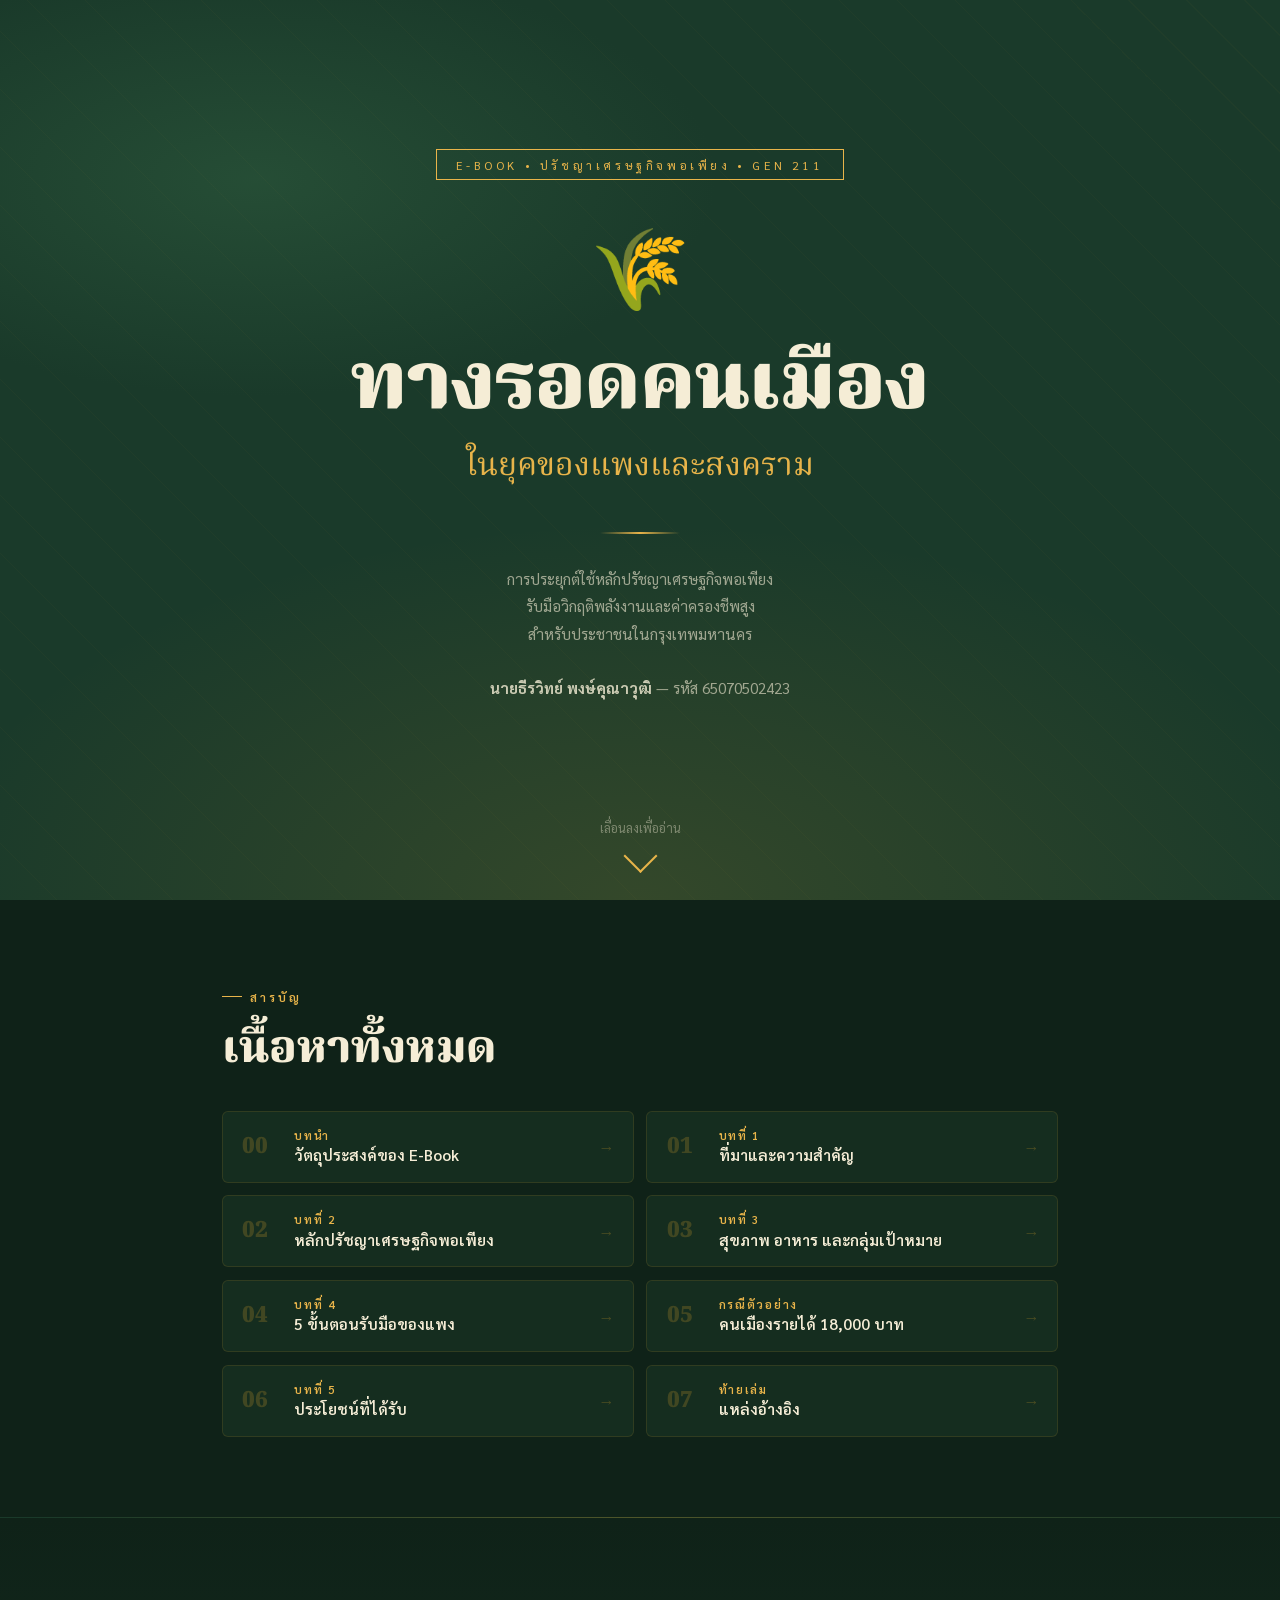
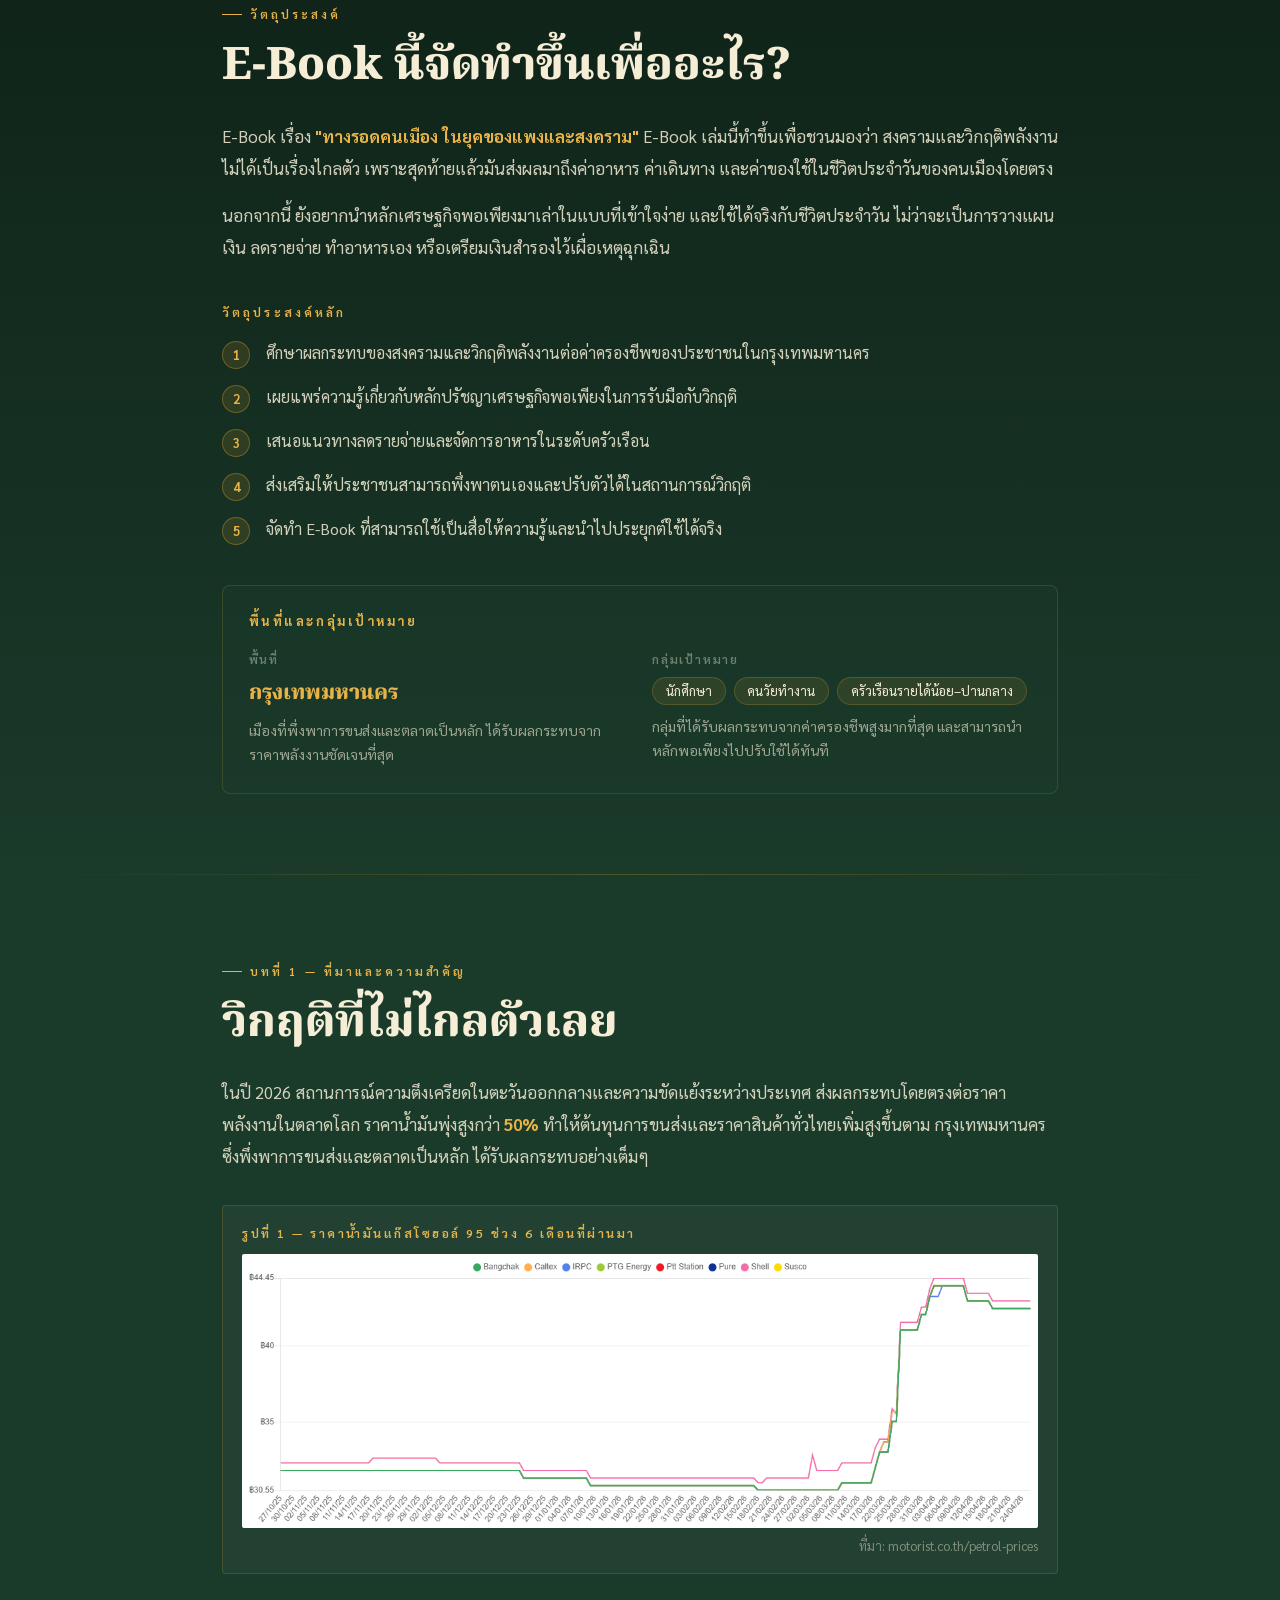
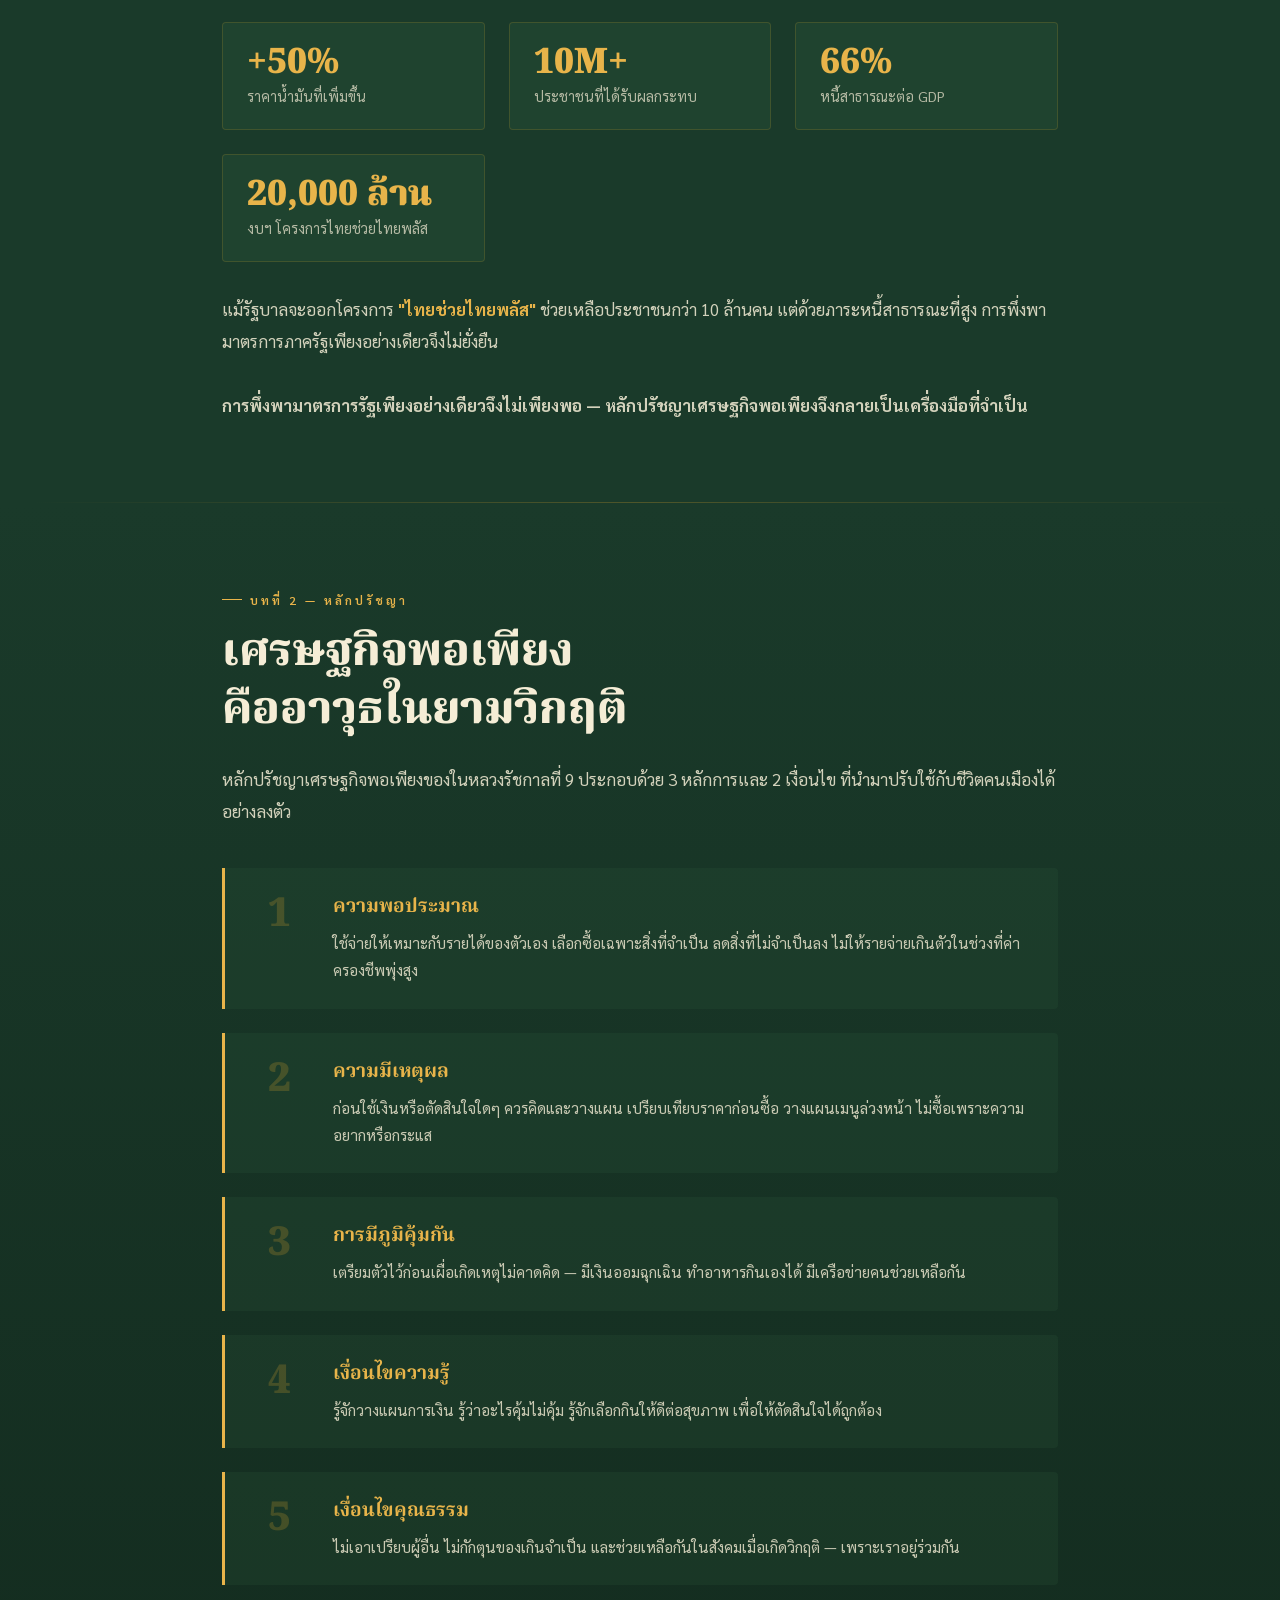
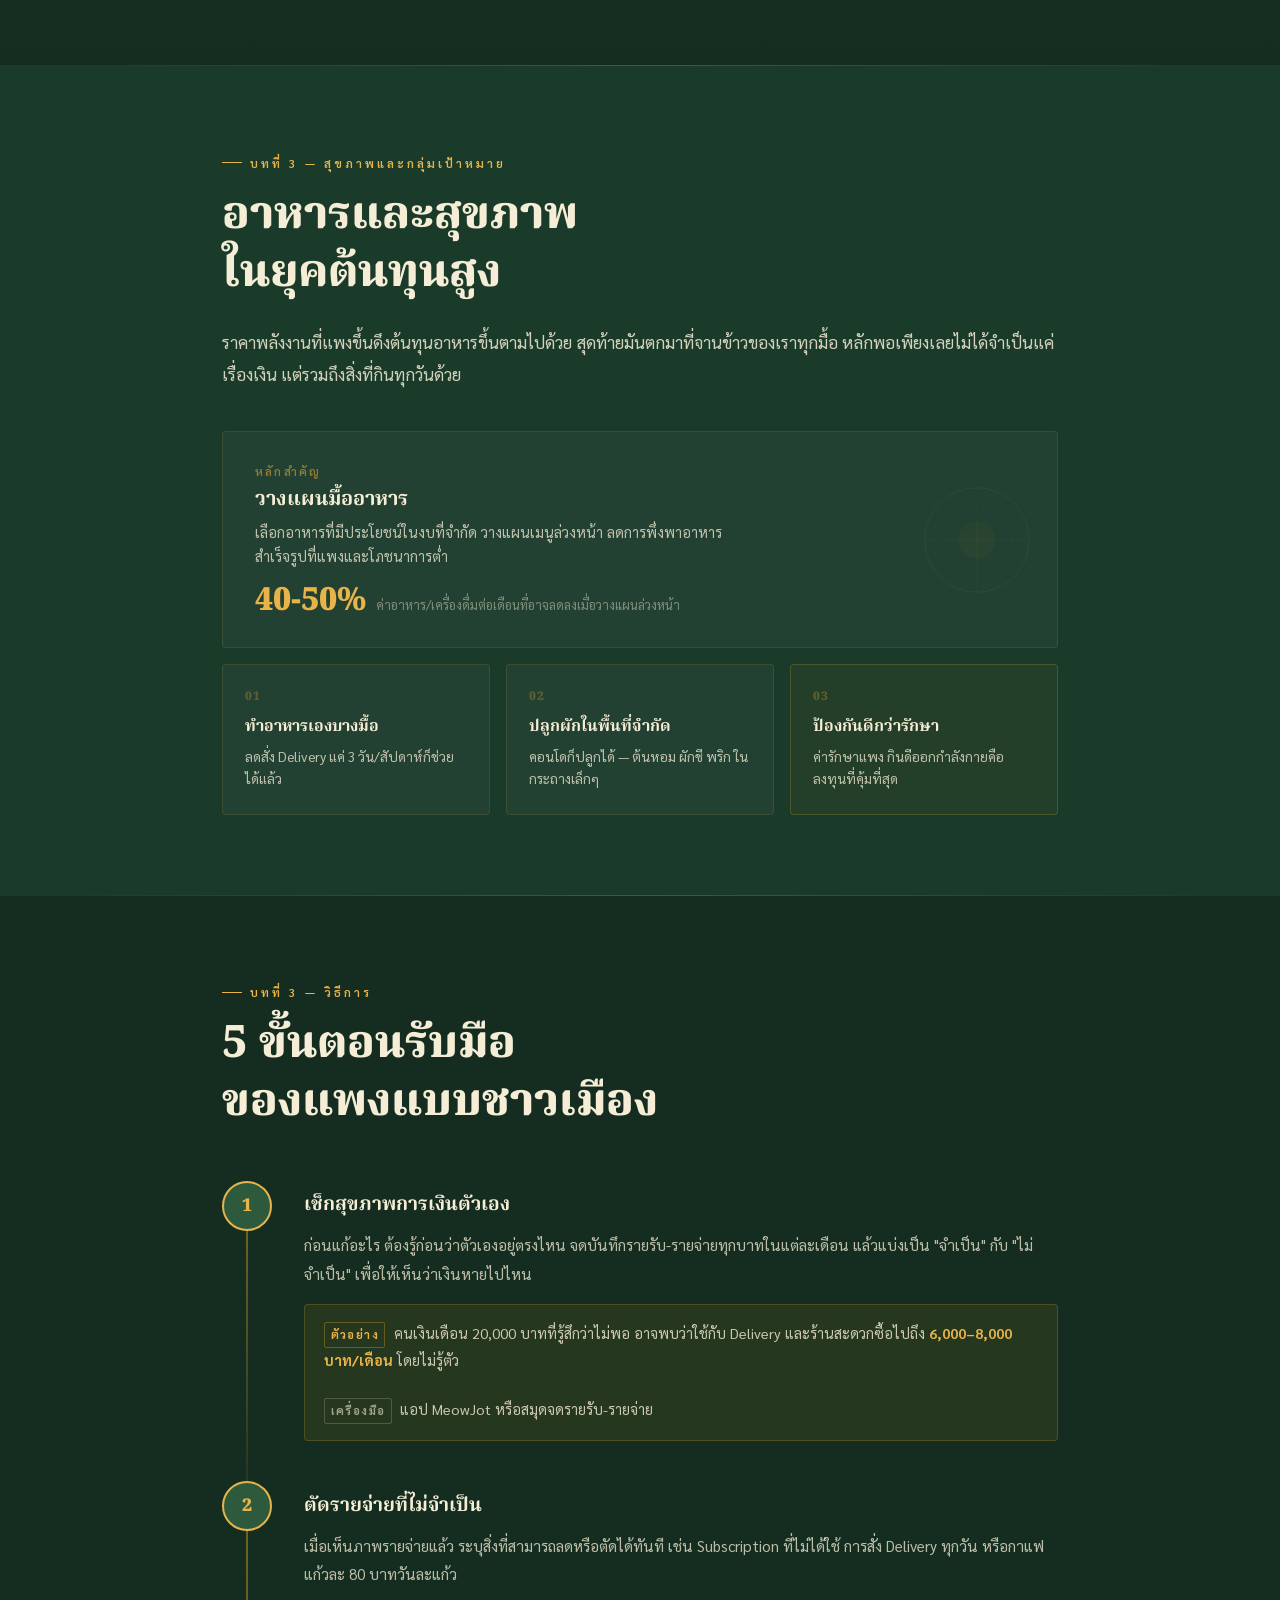
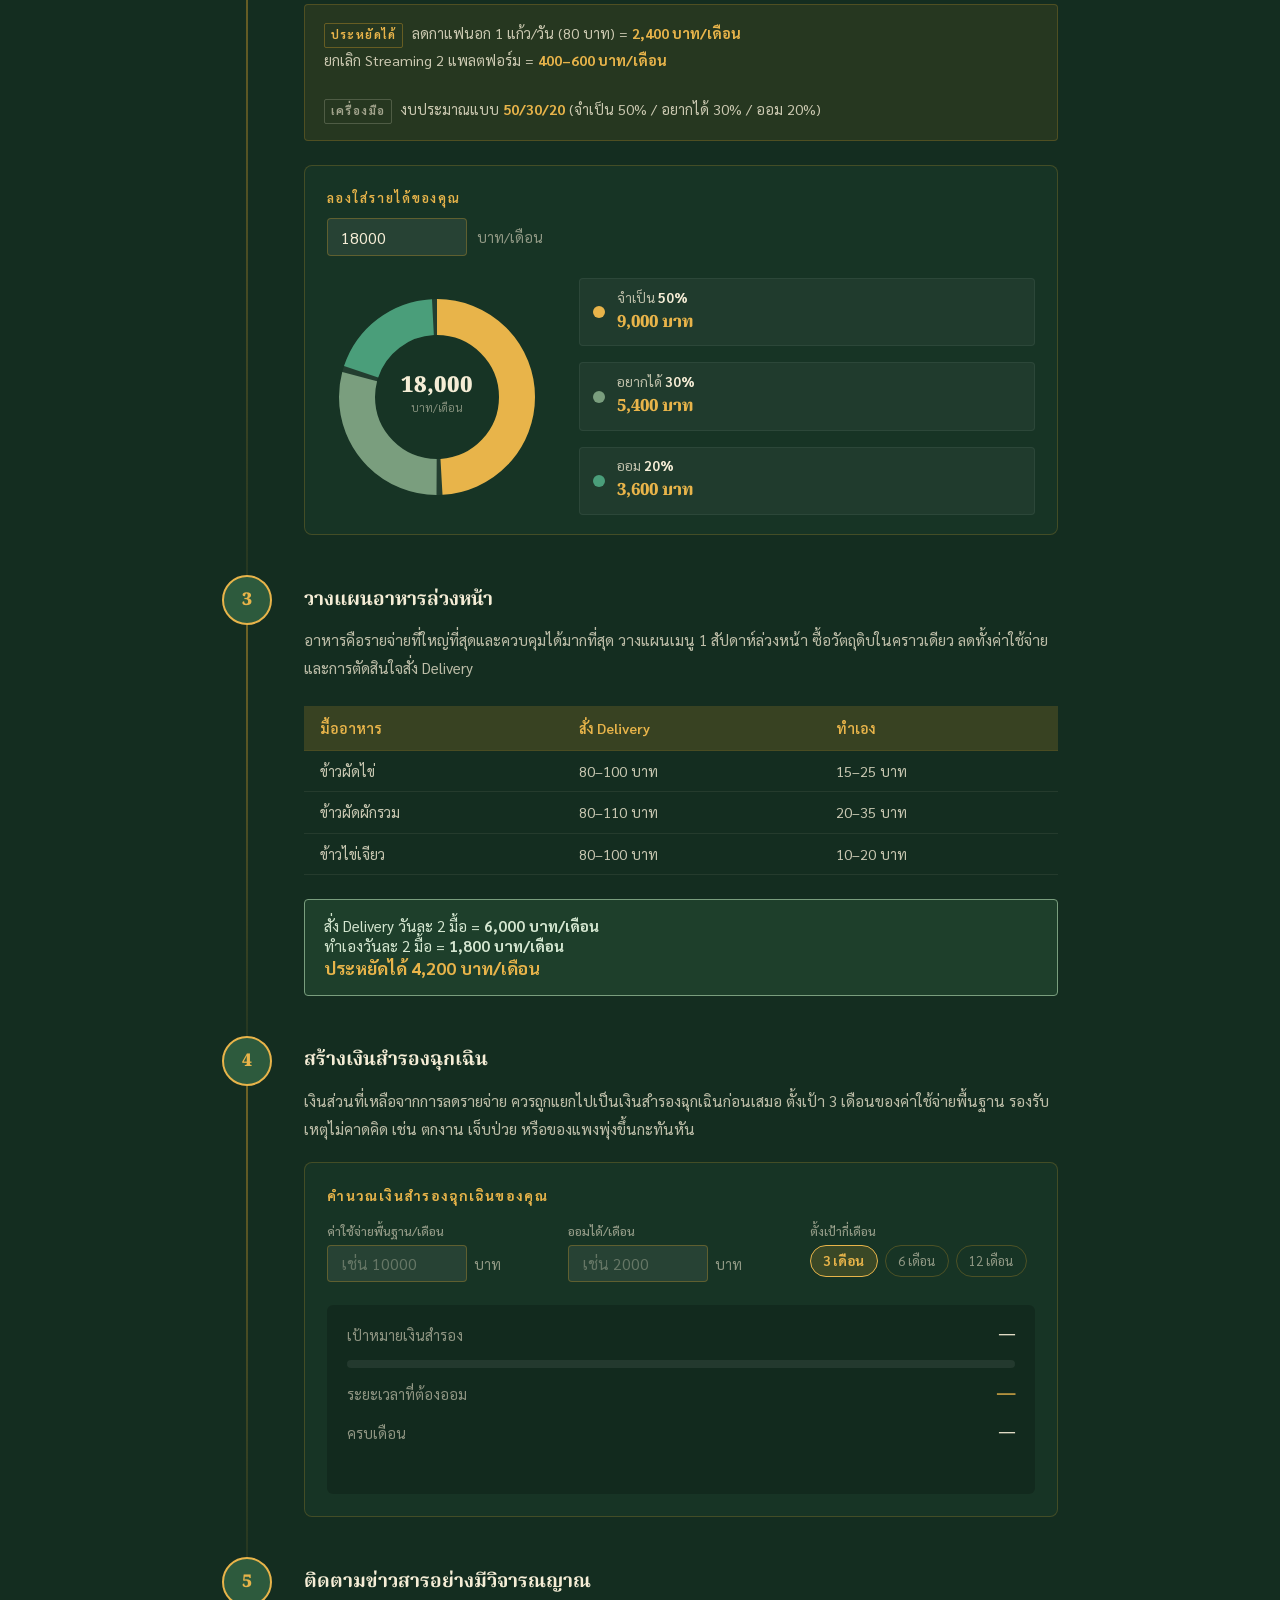
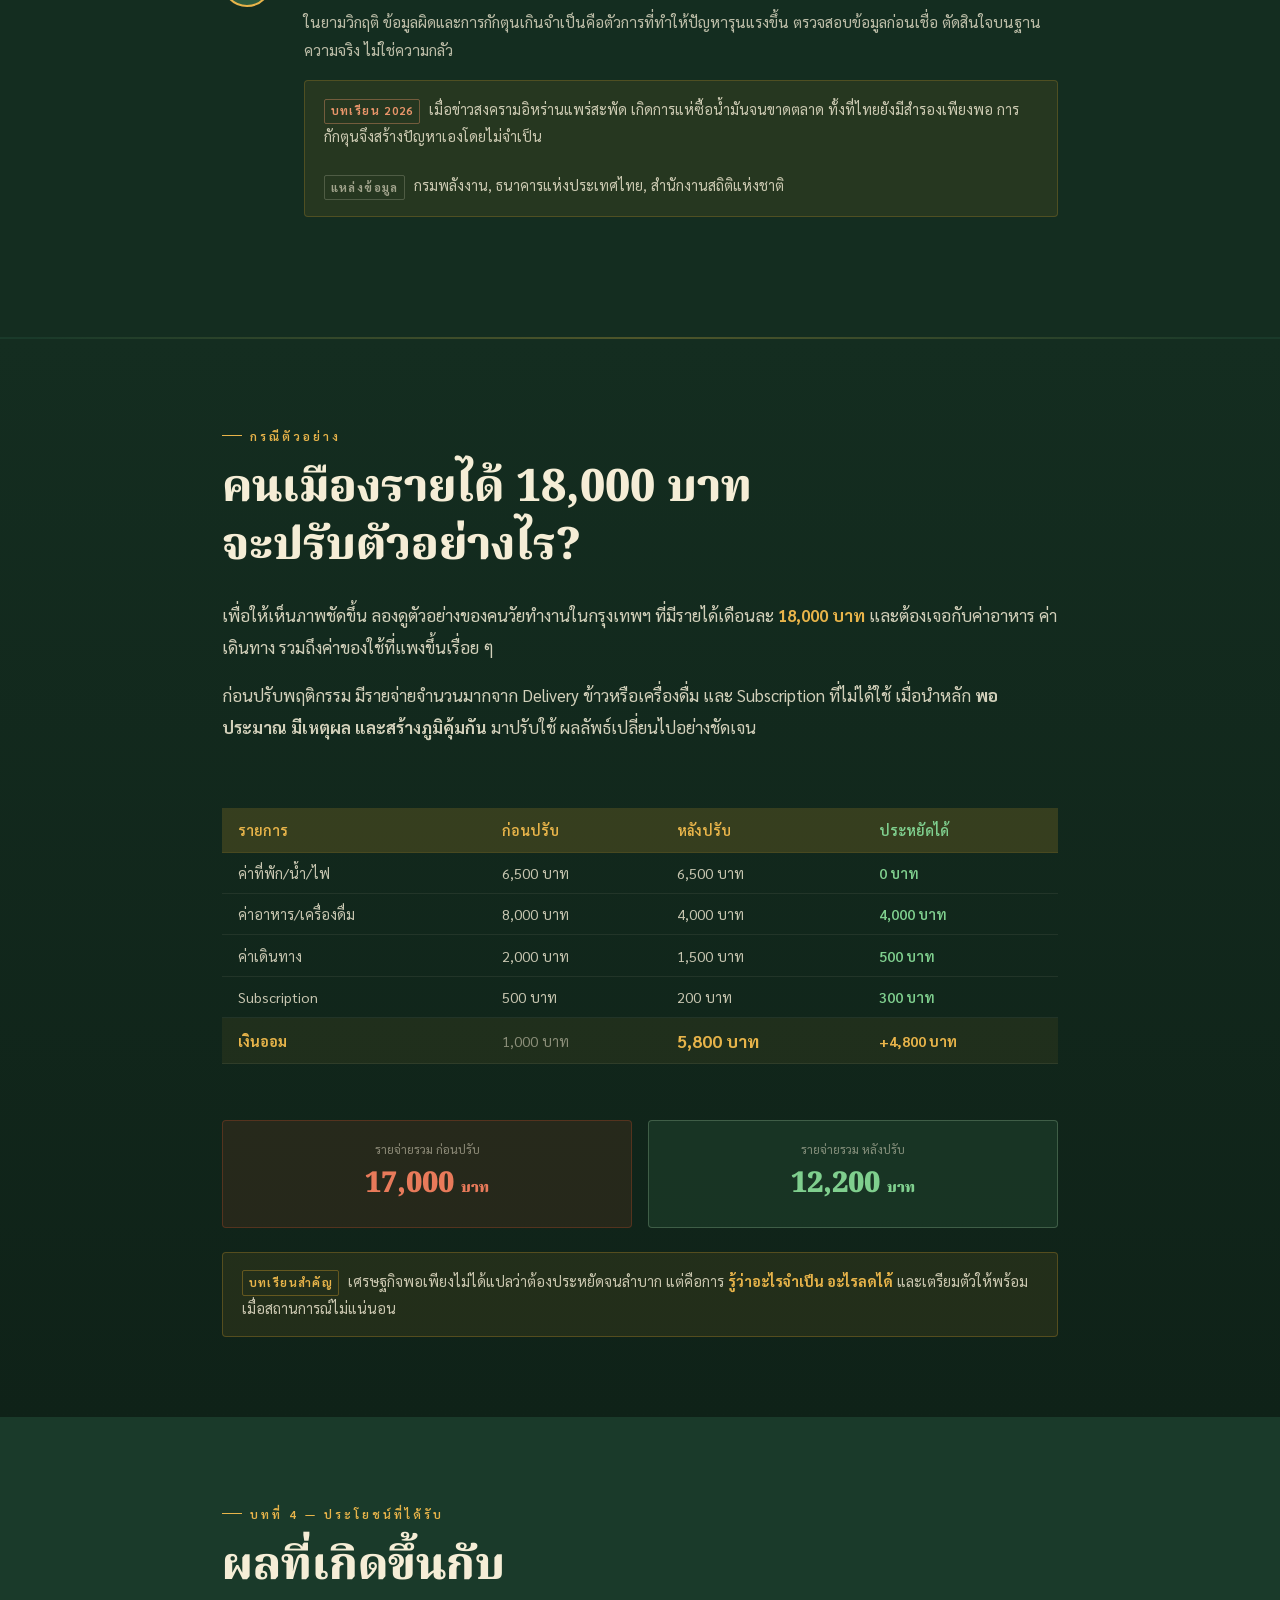
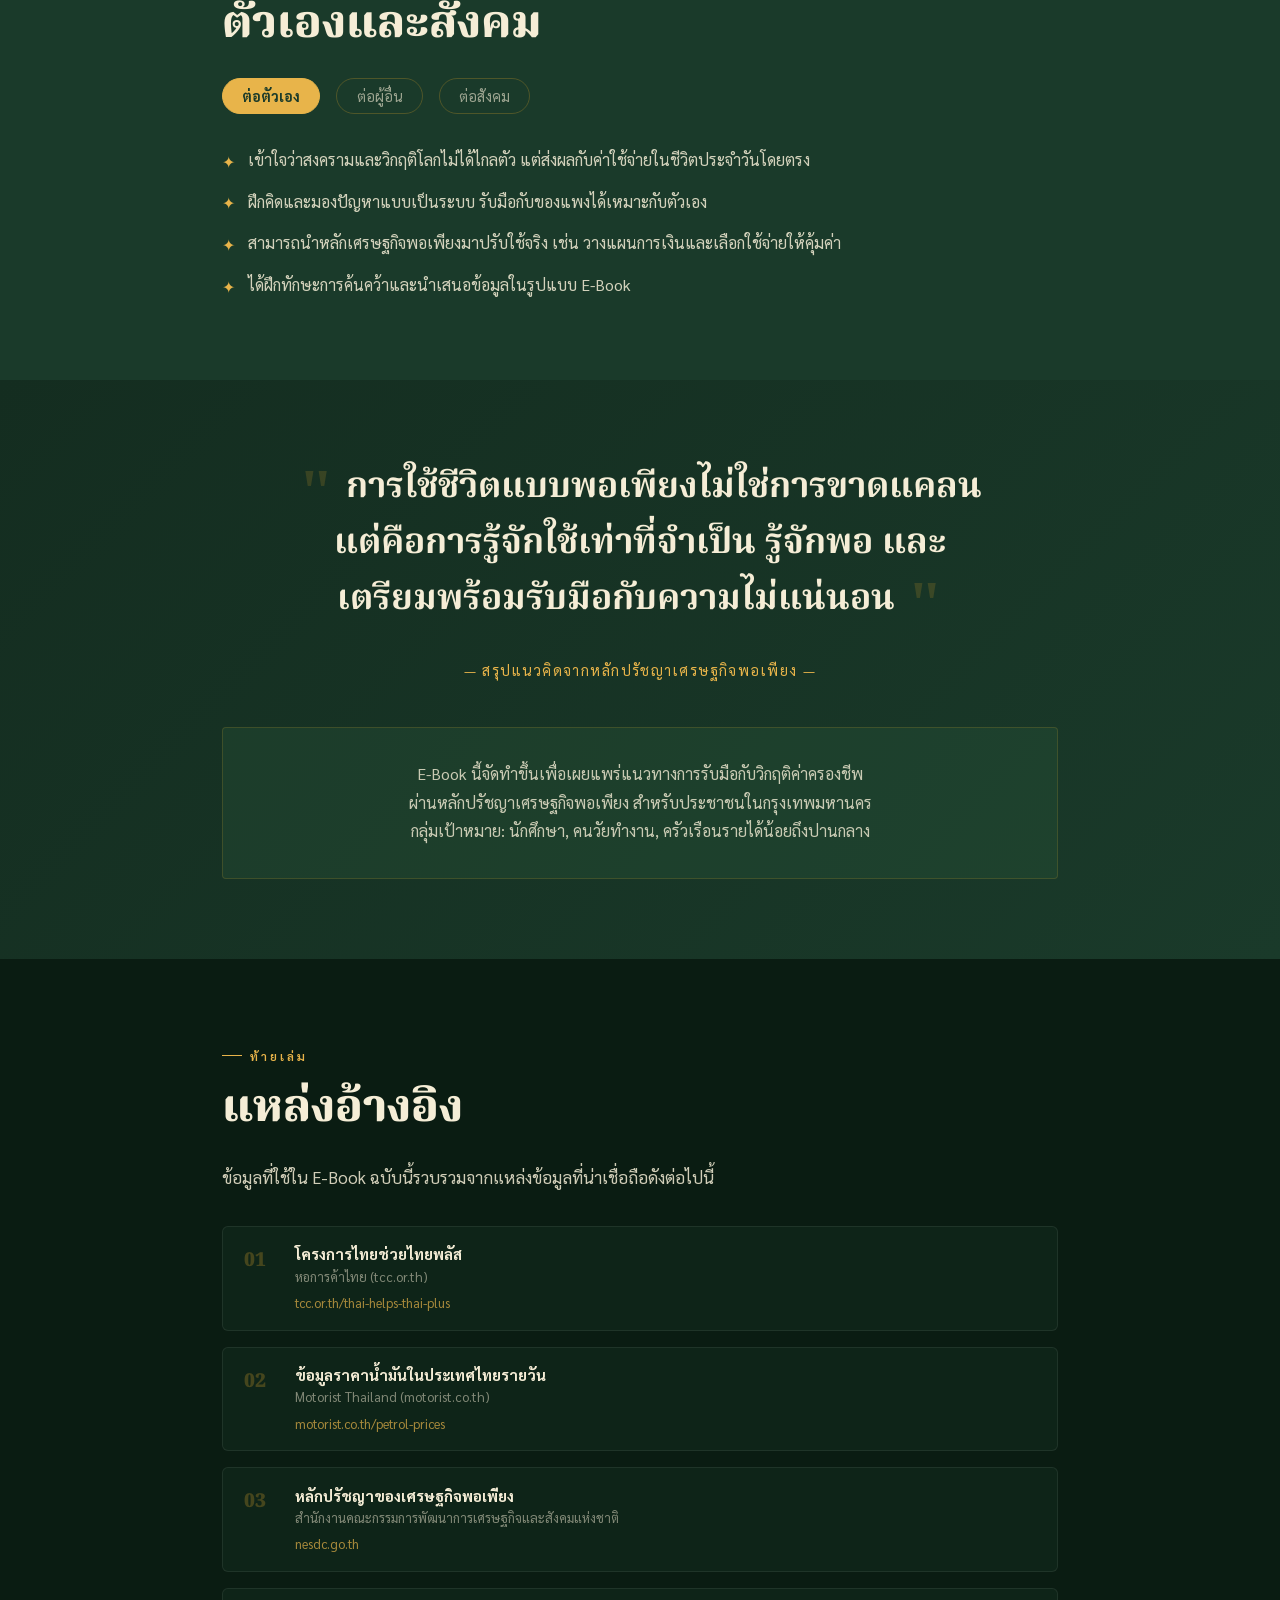
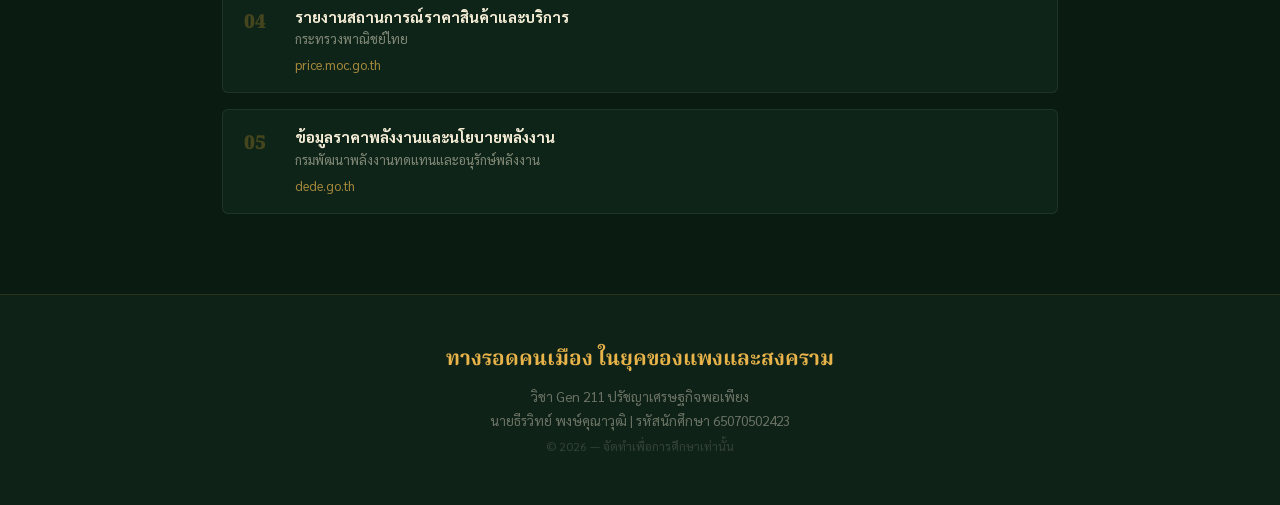
==== commit f95a95ac: "Fix: wording" ====
--- a/index.html
+++ b/index.html
@@ -326,8 +326,8 @@
           <div class="hcard-title">วางแผนมื้ออาหาร</div>
           <div class="hcard-body">เลือกอาหารที่มีประโยชน์ในงบที่จำกัด วางแผนเมนูล่วงหน้า ลดการพึ่งพาอาหารสำเร็จรูปที่แพงและโภชนาการต่ำ</div>
           <div class="hcard-stat">
-            <span class="hstat-num">–40%</span>
-            <span class="hstat-desc">ค่าอาหารต่อเดือนเมื่อวางแผนล่วงหน้า</span>
+            <span class="hstat-num">40-50%</span>
+            <span class="hstat-desc">ค่าอาหาร/เครื่องดื่มต่อเดือนที่อาจลดลงเมื่อวางแผนล่วงหน้า</span>
           </div>
         </div>
         <div class="hcard-deco" aria-hidden="true">
@@ -568,7 +568,7 @@
       เพื่อให้เห็นภาพชัดขึ้น ลองดูตัวอย่างของคนวัยทำงานในกรุงเทพฯ ที่มีรายได้เดือนละ <strong style="color: var(--amber)">18,000 บาท</strong> และต้องเจอกับค่าอาหาร ค่าเดินทาง รวมถึงค่าของใช้ที่แพงขึ้นเรื่อย ๆ 
     </p>
     <p class="section-body reveal" style="margin-top: 1rem;">
-      ก่อนปรับพฤติกรรม มีรายจ่ายจำนวนมากจาก Delivery กาแฟนอกบ้าน และ Subscription ที่ไม่ได้ใช้ เมื่อนำหลัก <strong>พอประมาณ มีเหตุผล และสร้างภูมิคุ้มกัน</strong> มาปรับใช้ ผลลัพธ์เปลี่ยนไปอย่างชัดเจน
+      ก่อนปรับพฤติกรรม มีรายจ่ายจำนวนมากจาก Delivery ข้าวหรือเครื่องดื่ม และ Subscription ที่ไม่ได้ใช้ เมื่อนำหลัก <strong>พอประมาณ มีเหตุผล และสร้างภูมิคุ้มกัน</strong> มาปรับใช้ ผลลัพธ์เปลี่ยนไปอย่างชัดเจน
     </p>
 
     <div class="reveal" style="margin-top: 2.5rem; overflow-x: auto;">
@@ -583,34 +583,34 @@
         </thead>
         <tbody>
           <tr>
-            <td>ค่าอาหาร</td>
-            <td>6,000 บาท</td>
-            <td>3,000 บาท</td>
-            <td style="color: #7fcf8e; font-weight: 600;">3,000 บาท</td>
+            <td>ค่าที่พัก/น้ำ/ไฟ</td>
+            <td>6,500 บาท</td>
+            <td>6,500 บาท</td>
+            <td style="color: #7fcf8e; font-weight: 600;">0 บาท</td>
           </tr>
           <tr>
-            <td>ค่าเครื่องดื่ม/กาแฟ</td>
-            <td>2,400 บาท</td>
-            <td>800 บาท</td>
-            <td style="color: #7fcf8e; font-weight: 600;">1,600 บาท</td>
+            <td>ค่าอาหาร/เครื่องดื่ม</td>
+            <td>8,000 บาท</td>
+            <td>4,000 บาท</td>
+            <td style="color: #7fcf8e; font-weight: 600;">4,000 บาท</td>
           </tr>
           <tr>
             <td>ค่าเดินทาง</td>
-            <td>2,500 บาท</td>
             <td>2,000 บาท</td>
+            <td>1,500 บาท</td>
             <td style="color: #7fcf8e; font-weight: 600;">500 บาท</td>
           </tr>
           <tr>
             <td>Subscription</td>
-            <td>600 บาท</td>
+            <td>500 บาท</td>
             <td>200 บาท</td>
-            <td style="color: #7fcf8e; font-weight: 600;">400 บาท</td>
+            <td style="color: #7fcf8e; font-weight: 600;">300 บาท</td>
           </tr>
           <tr style="background: rgba(200,150,42,0.08); border-top: 1px solid rgba(200,150,42,0.3);">
             <td style="color: var(--amber); font-weight: 700;">เงินออม</td>
-            <td style="color: rgba(245,237,214,0.5);">500 บาท</td>
-            <td style="color: var(--amber); font-weight: 700; font-size: 1.1rem;">3,000 บาท</td>
-            <td style="color: var(--amber); font-weight: 700;">+2,500 บาท</td>
+            <td style="color: rgba(245,237,214,0.5);">1,000 บาท</td>
+            <td style="color: var(--amber); font-weight: 700; font-size: 1.1rem;">5,800 บาท</td>
+            <td style="color: var(--amber); font-weight: 700;">+4,800 บาท</td>
           </tr>
         </tbody>
       </table>
@@ -619,11 +619,11 @@
     <div style="display: grid; grid-template-columns: 1fr 1fr; gap: 1rem; margin-top: 2rem;" class="reveal">
       <div style="background: rgba(192,76,42,0.12); border: 1px solid rgba(192,76,42,0.3); border-radius: 4px; padding: 1.2rem; text-align: center;">
         <p style="font-size: 0.75rem; color: rgba(245,237,214,0.5); margin-bottom: 0.3rem;">รายจ่ายรวม ก่อนปรับ</p>
-        <p style="font-family: 'Noto Serif Thai', serif; font-size: 1.8rem; font-weight: 900; color: #e87a5a;">17,500 <span style="font-size: 0.9rem;">บาท</span></p>
+        <p style="font-family: 'Noto Serif Thai', serif; font-size: 1.8rem; font-weight: 900; color: #e87a5a;">17,000 <span style="font-size: 0.9rem;">บาท</span></p>
       </div>
       <div style="background: rgba(45,90,61,0.3); border: 1px solid rgba(122,158,126,0.4); border-radius: 4px; padding: 1.2rem; text-align: center;">
         <p style="font-size: 0.75rem; color: rgba(245,237,214,0.5); margin-bottom: 0.3rem;">รายจ่ายรวม หลังปรับ</p>
-        <p style="font-family: 'Noto Serif Thai', serif; font-size: 1.8rem; font-weight: 900; color: #7fcf8e;">12,000 <span style="font-size: 0.9rem;">บาท</span></p>
+        <p style="font-family: 'Noto Serif Thai', serif; font-size: 1.8rem; font-weight: 900; color: #7fcf8e;">12,200 <span style="font-size: 0.9rem;">บาท</span></p>
       </div>
     </div>
 
@@ -676,9 +676,9 @@
 <section id="summary">
   <div class="section" style="text-align: center">
     <p class="big-quote reveal">
-      การใช้ชีวิตแบบพอเพียงไม่ใช่การขาดแคลน แต่คือการมีพอ รู้จักพอ และพร้อมรับมือกับความไม่แน่นอน
-    </p>
-    <p class="quote-attr reveal">— หลักปรัชญาเศรษฐกิจพอเพียง พระบาทสมเด็จพระเจ้าอยู่หัว รัชกาลที่ 9</p>
+      การใช้ชีวิตแบบพอเพียงไม่ใช่การขาดแคลน แต่คือการรู้จักใช้เท่าที่จำเป็น รู้จักพอ และเตรียมพร้อมรับมือกับความไม่แน่นอน
+    </p>
+    <p class="quote-attr reveal">— สรุปแนวคิดจากหลักปรัชญาเศรษฐกิจพอเพียง —</p>
 
     <div style="margin-top: 3rem; padding: 2rem; background: rgba(45,90,61,0.3); border: 1px solid rgba(200,150,42,0.2); border-radius: 4px;" class="reveal">
       <p style="font-size: 1rem; color: rgba(245,237,214,0.8); line-height: 1.8;">
@@ -719,7 +719,7 @@
         <div class="ref-body">
           <div class="ref-title">หลักปรัชญาของเศรษฐกิจพอเพียง</div>
           <div class="ref-org">สำนักงานคณะกรรมการพัฒนาการเศรษฐกิจและสังคมแห่งชาติ</div>
-          <a href="https://www.nesdc.go.th" target="_blank" class="ref-link">nesdc.go.th</a>
+          <a href="https://www.nesdc.go.th/nscr/main/" target="_blank" class="ref-link">nesdc.go.th</a>
         </div>
       </div>
       <div class="ref-item">
@@ -727,7 +727,7 @@
         <div class="ref-body">
           <div class="ref-title">รายงานสถานการณ์ราคาสินค้าและบริการ</div>
           <div class="ref-org">กระทรวงพาณิชย์ไทย</div>
-          <a href="https://www.price.moc.go.th" target="_blank" class="ref-link">price.moc.go.th</a>
+          <a href="https://www.moc.go.th/" target="_blank" class="ref-link">price.moc.go.th</a>
         </div>
       </div>
       <div class="ref-item">
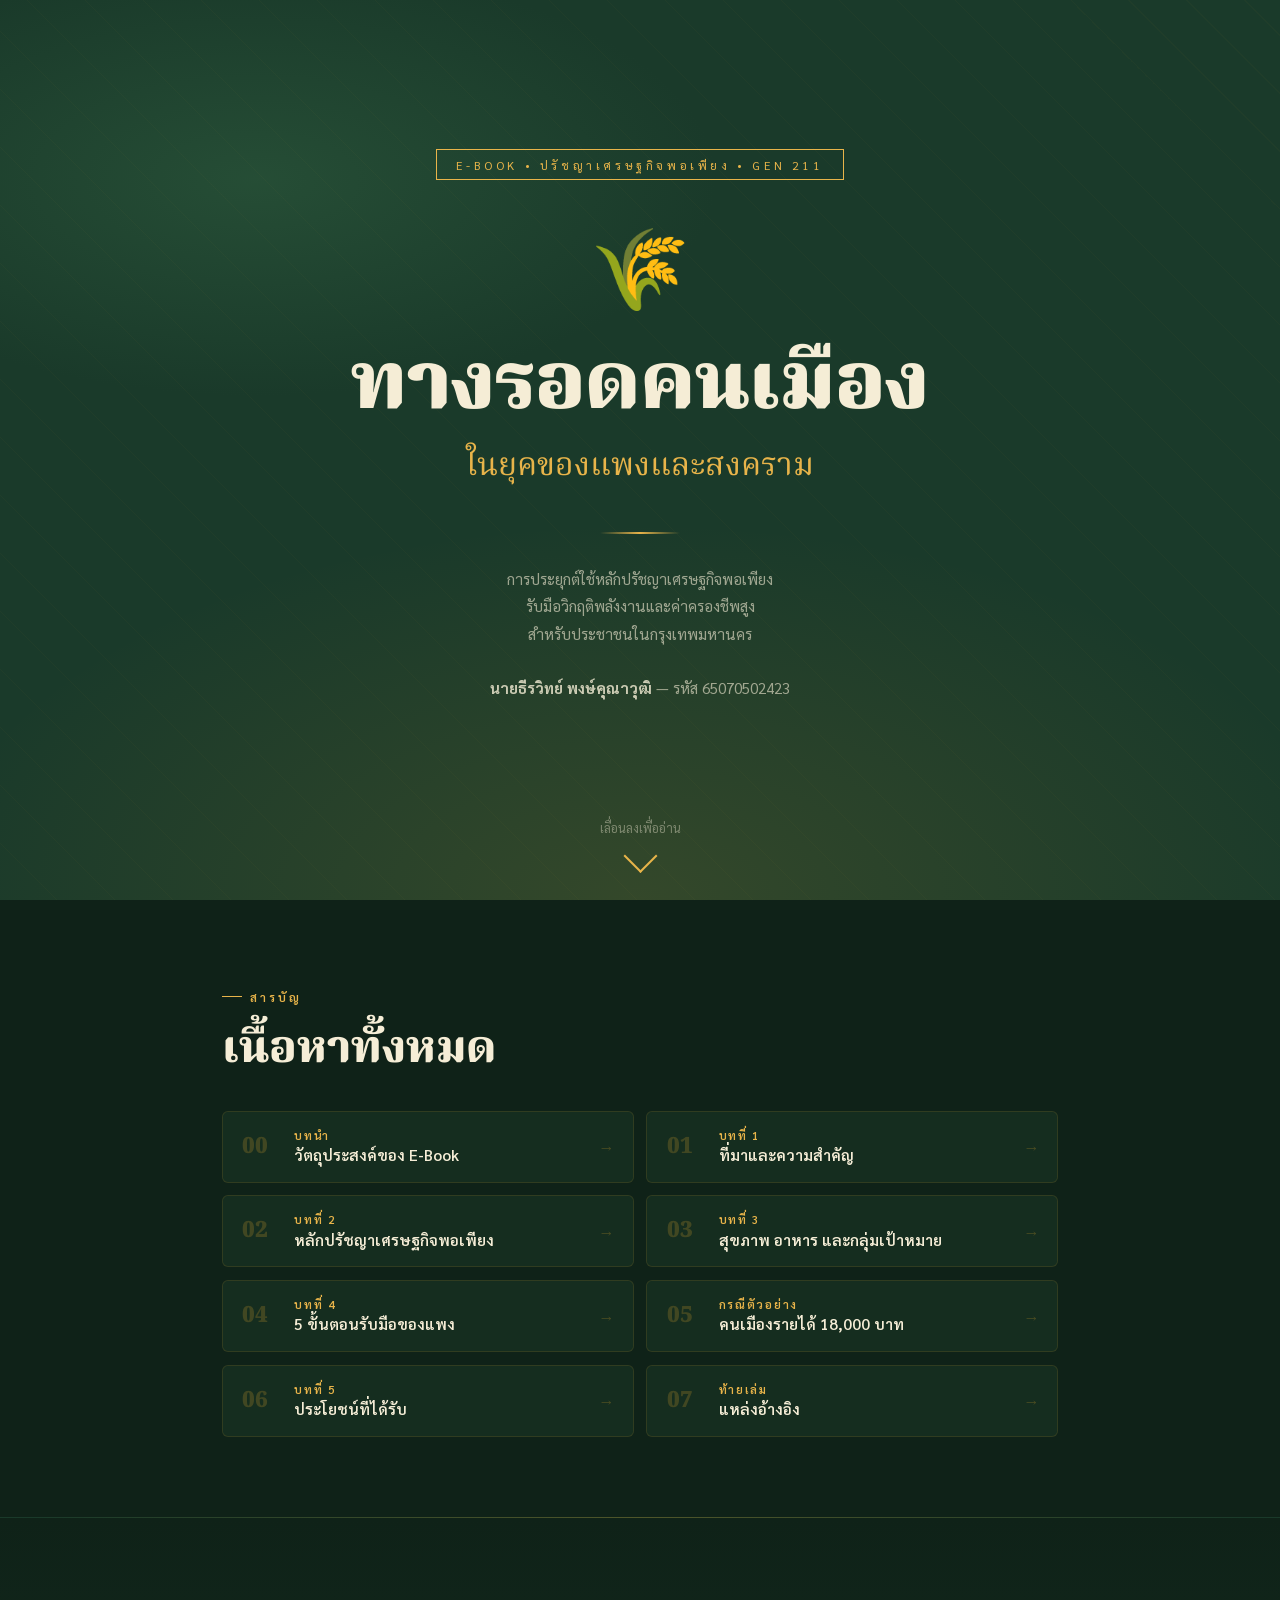
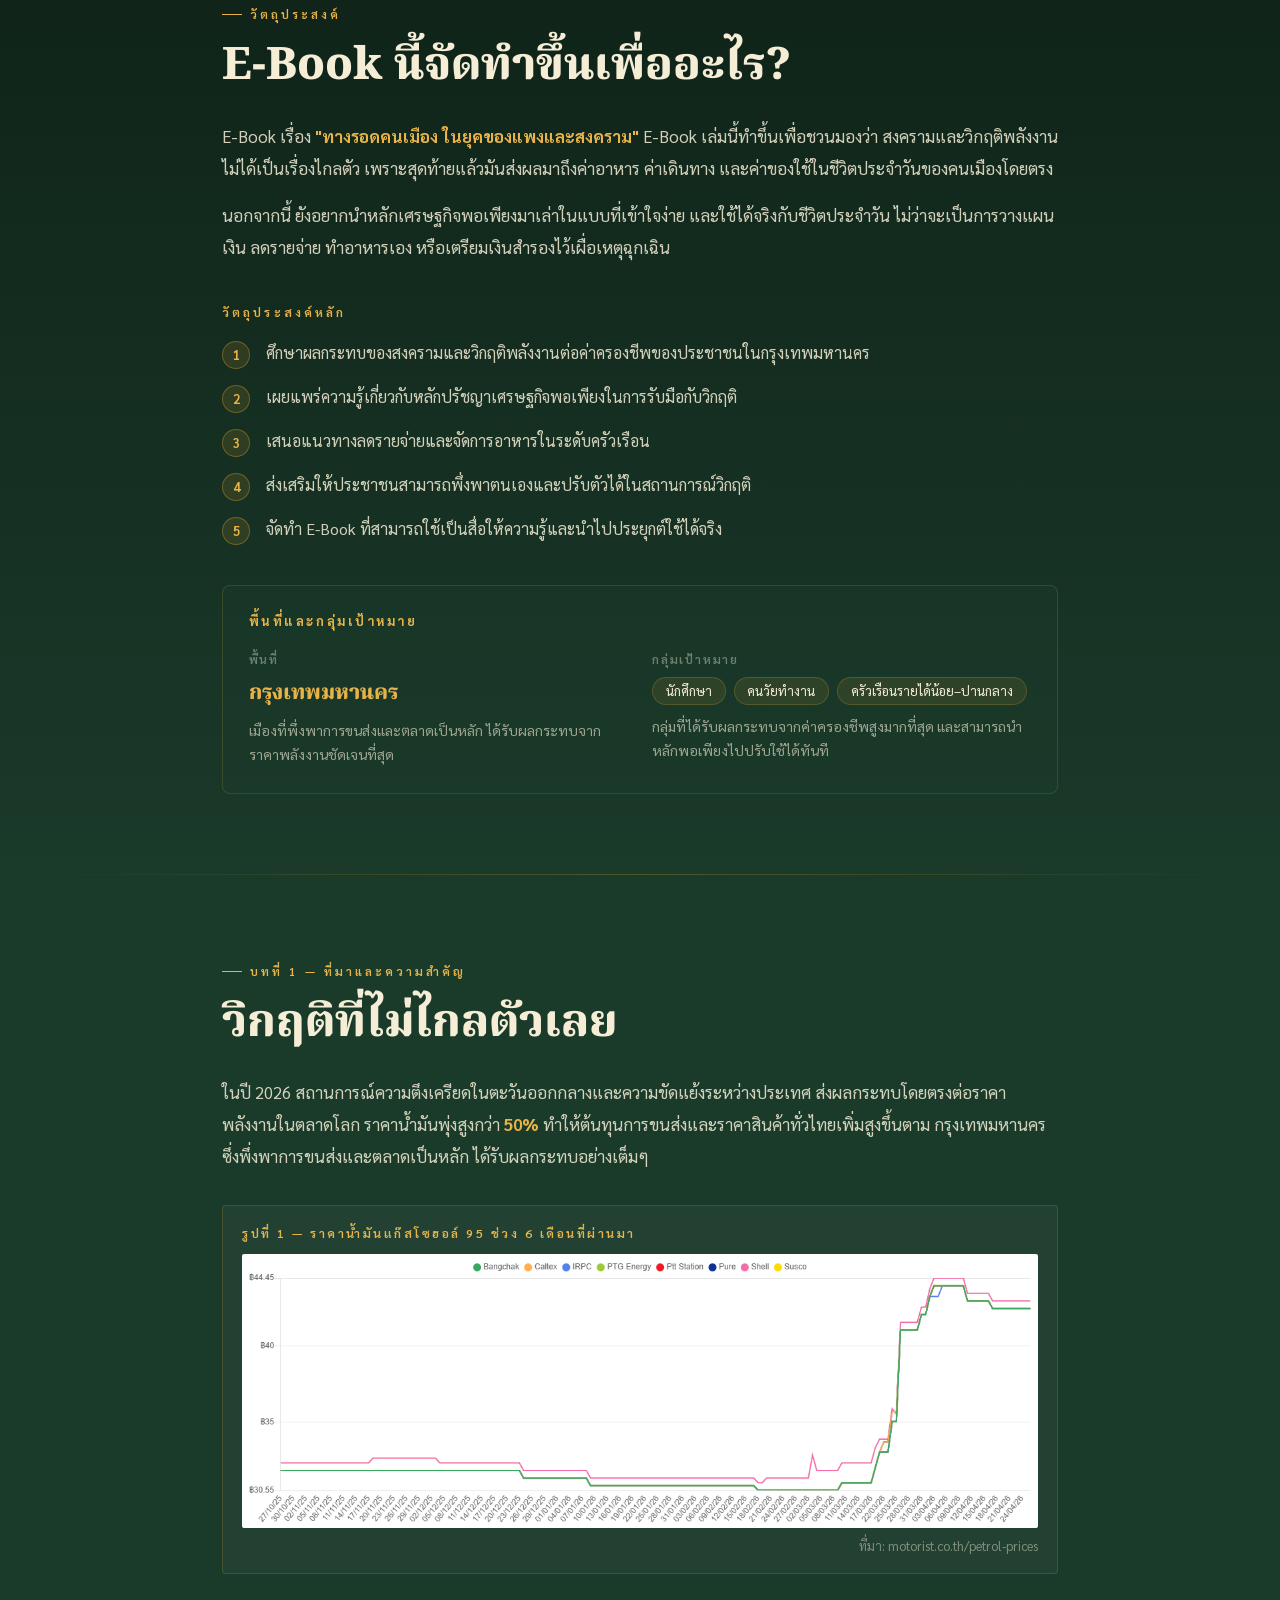
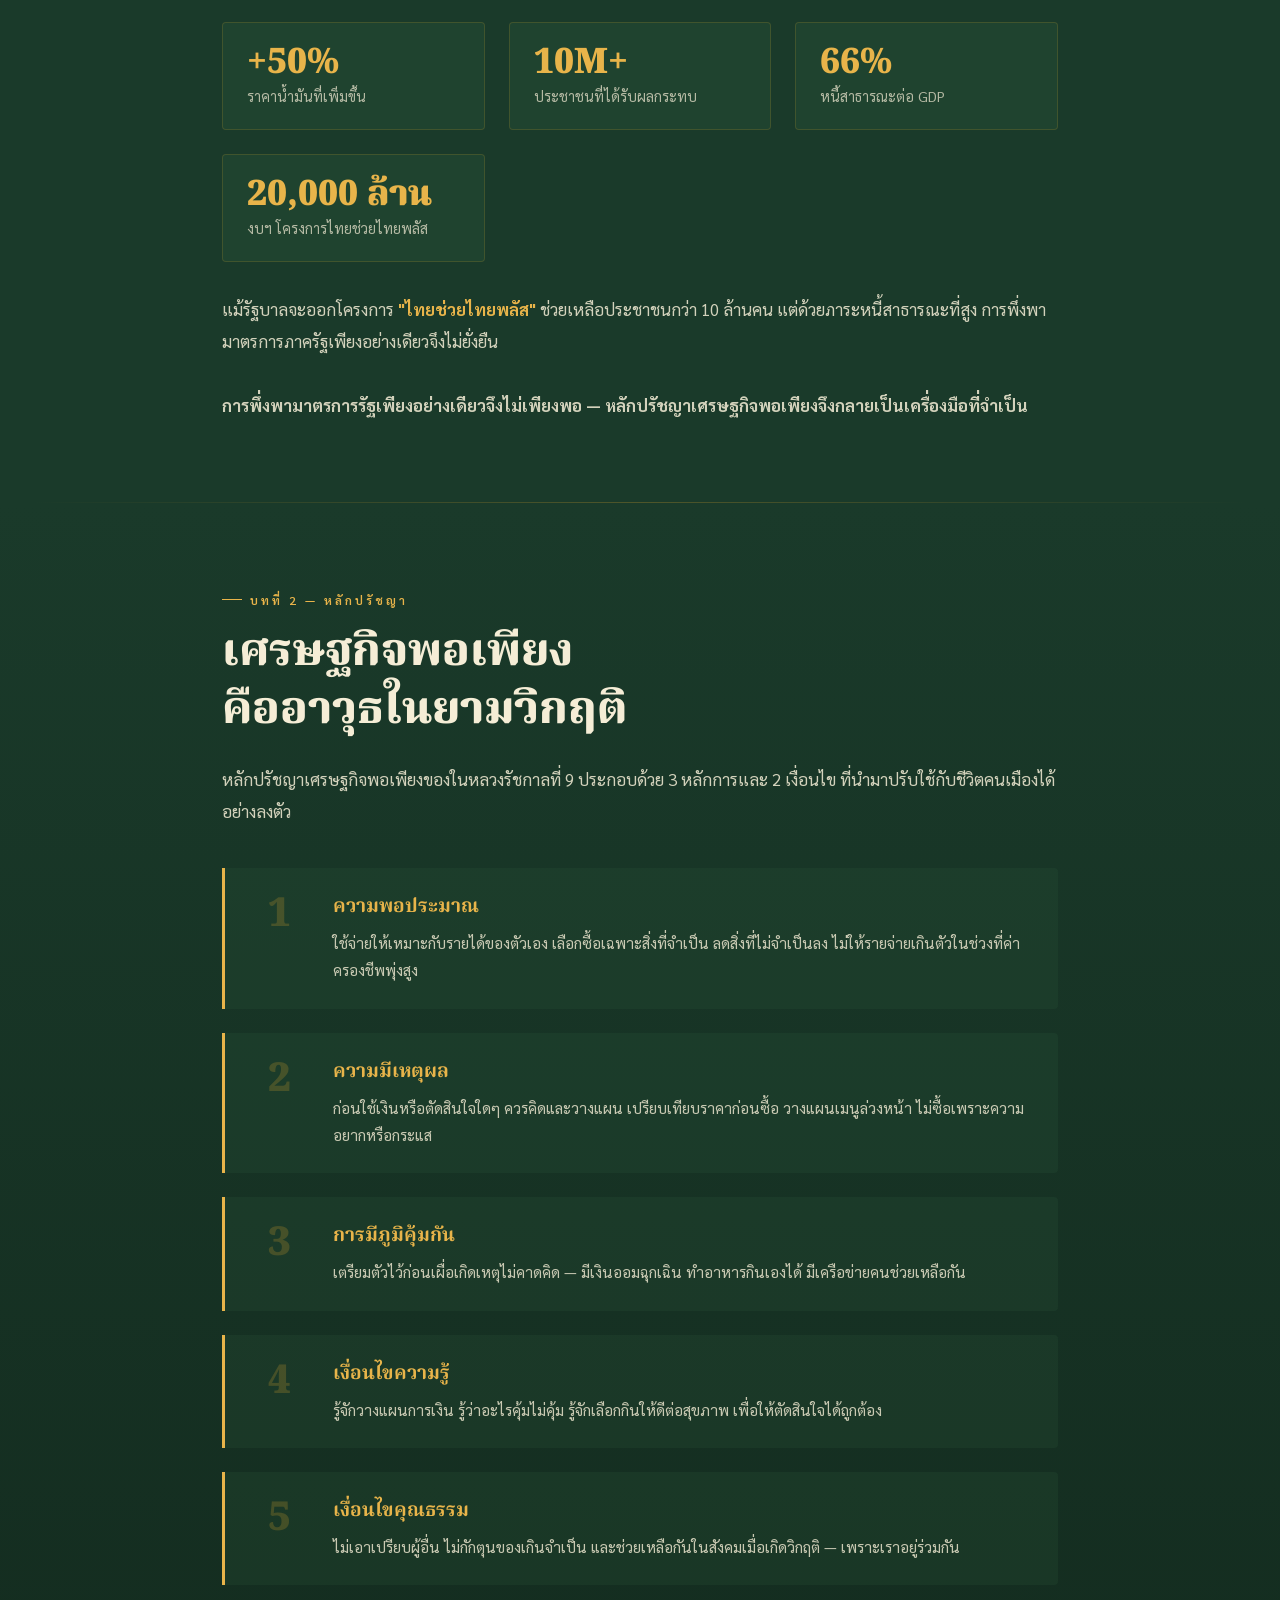
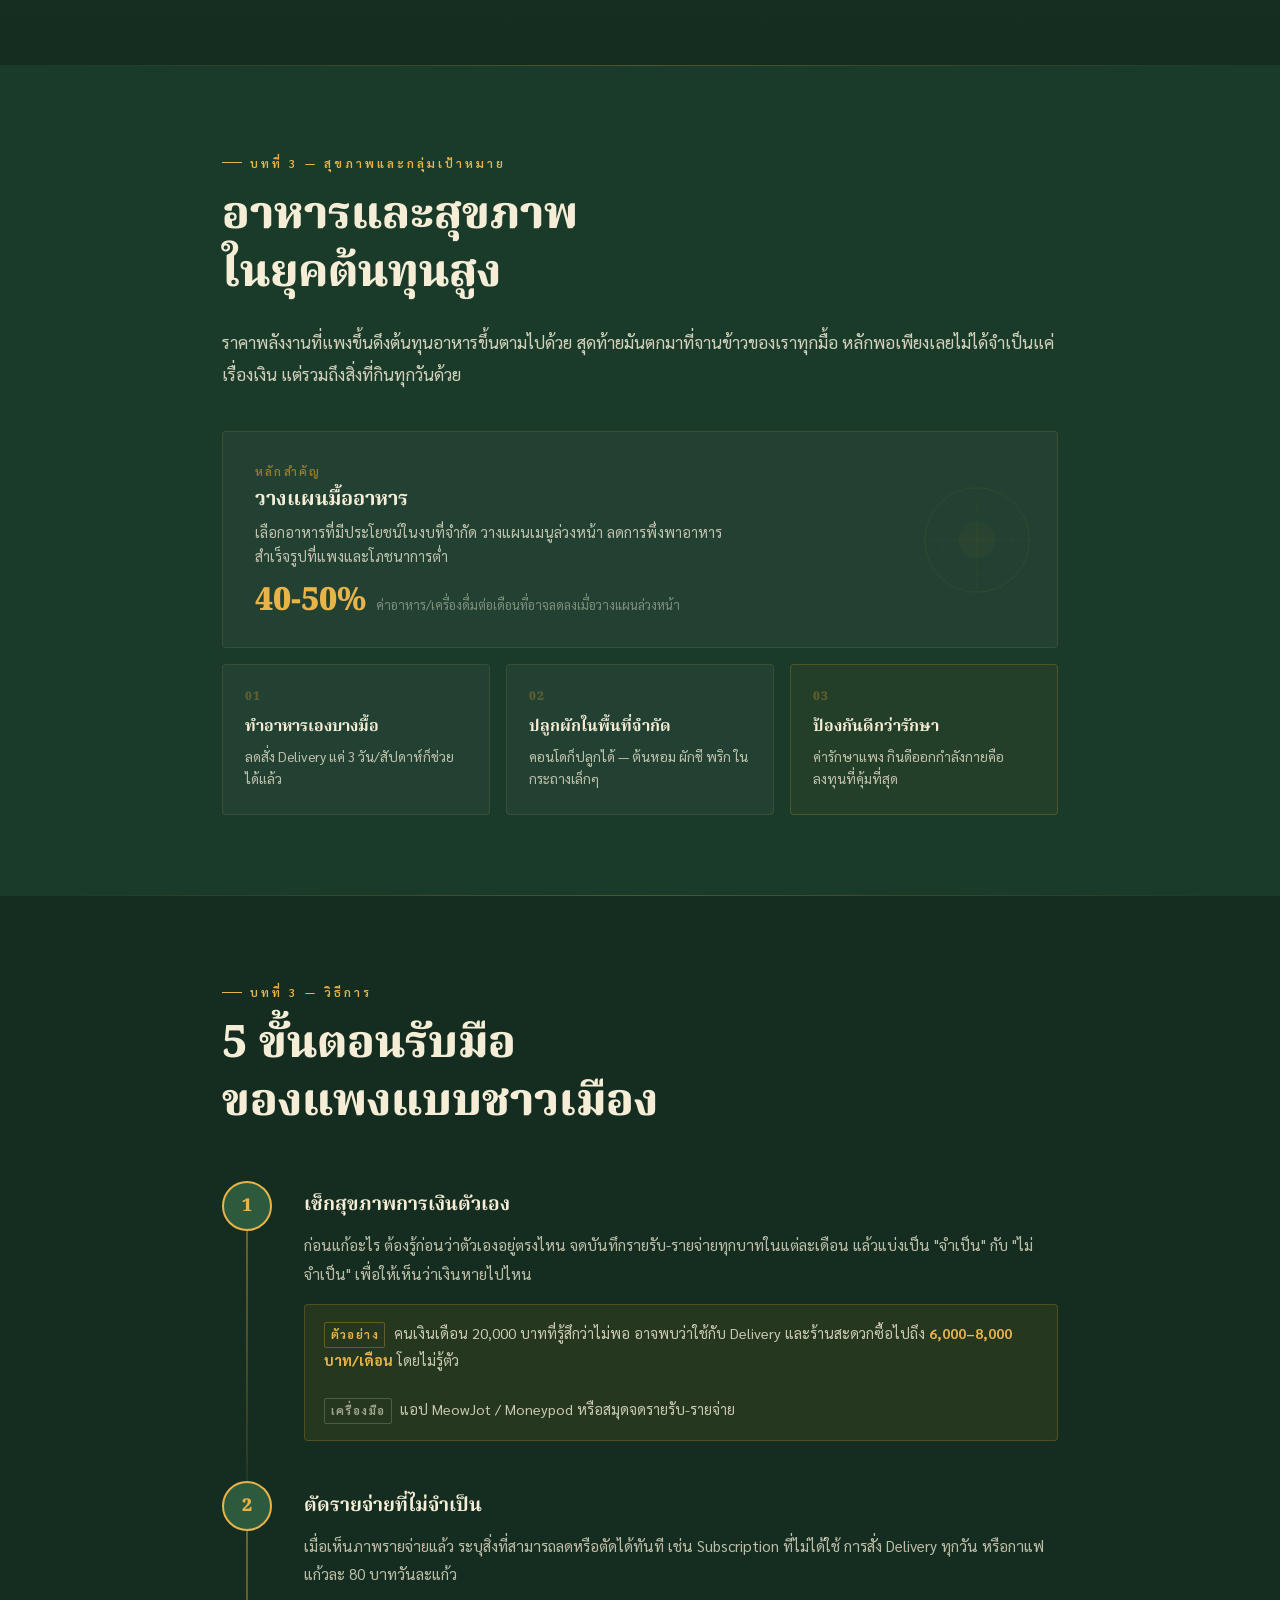
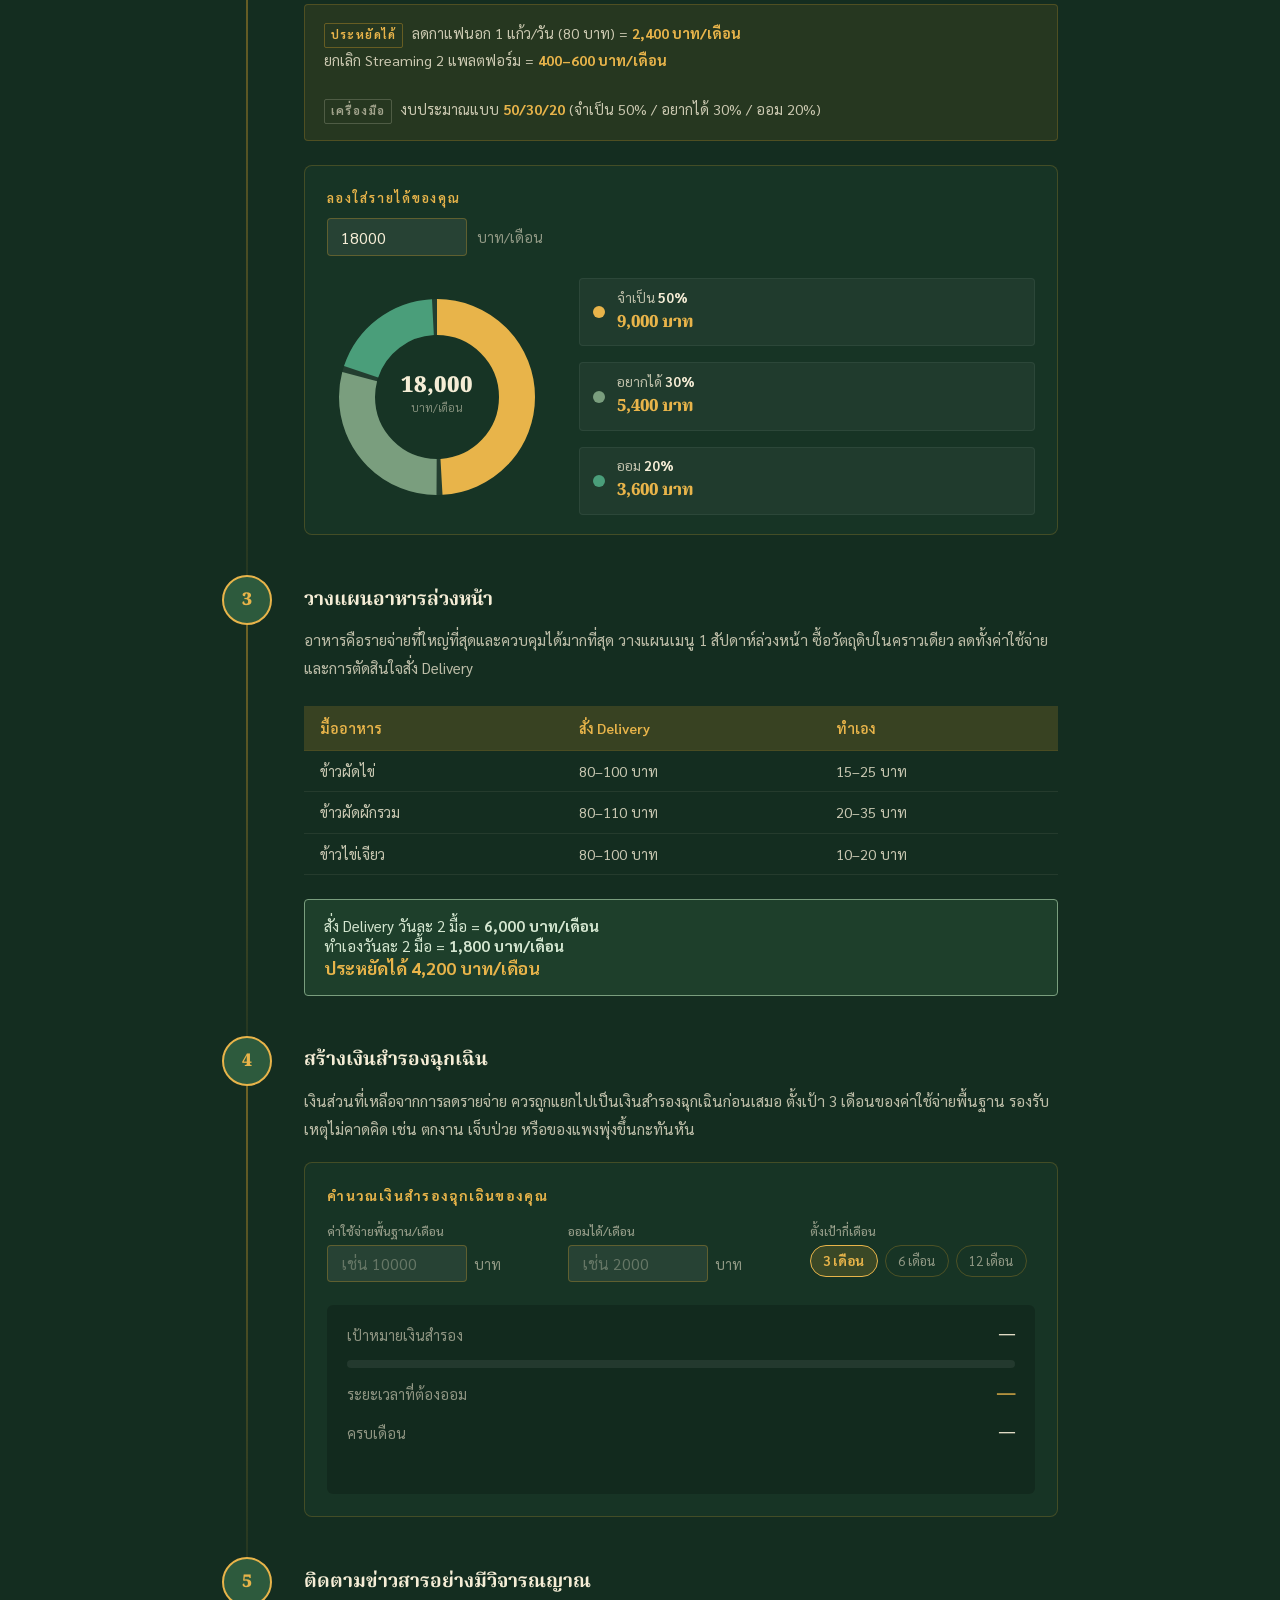
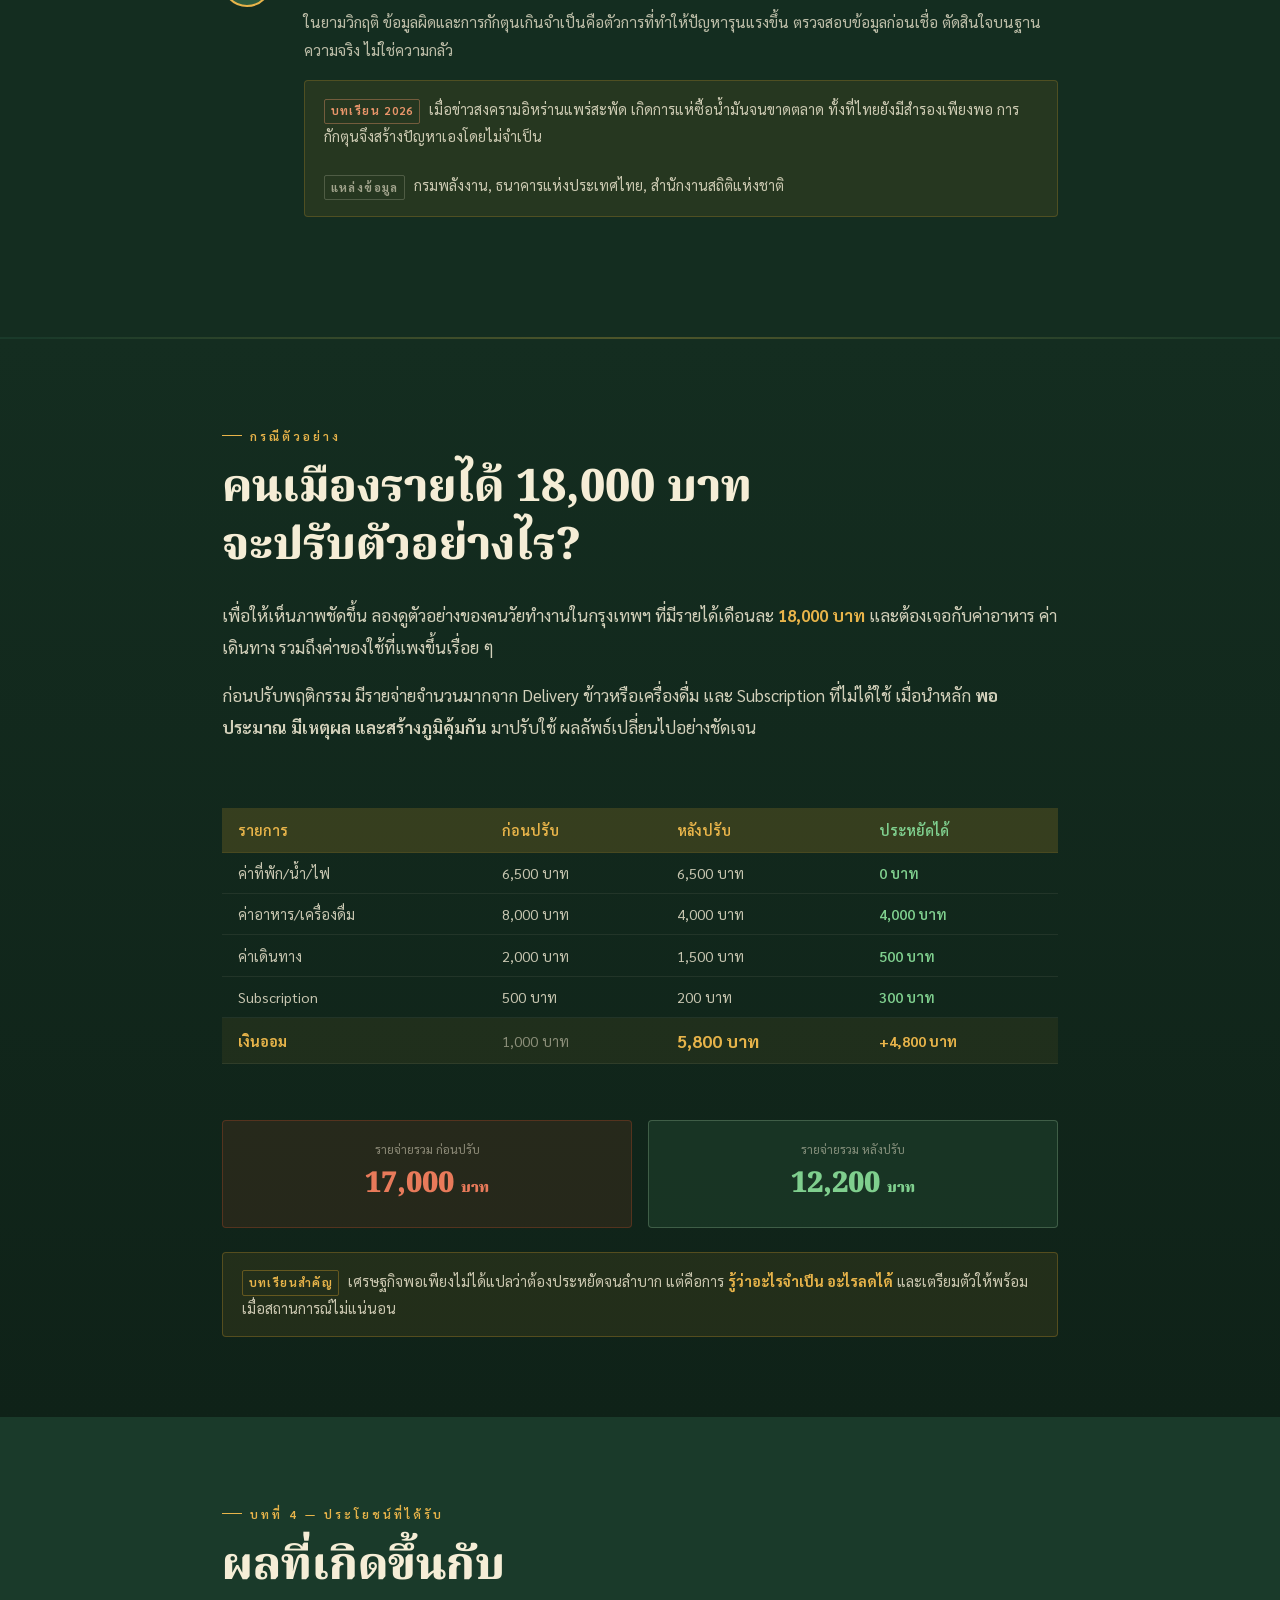
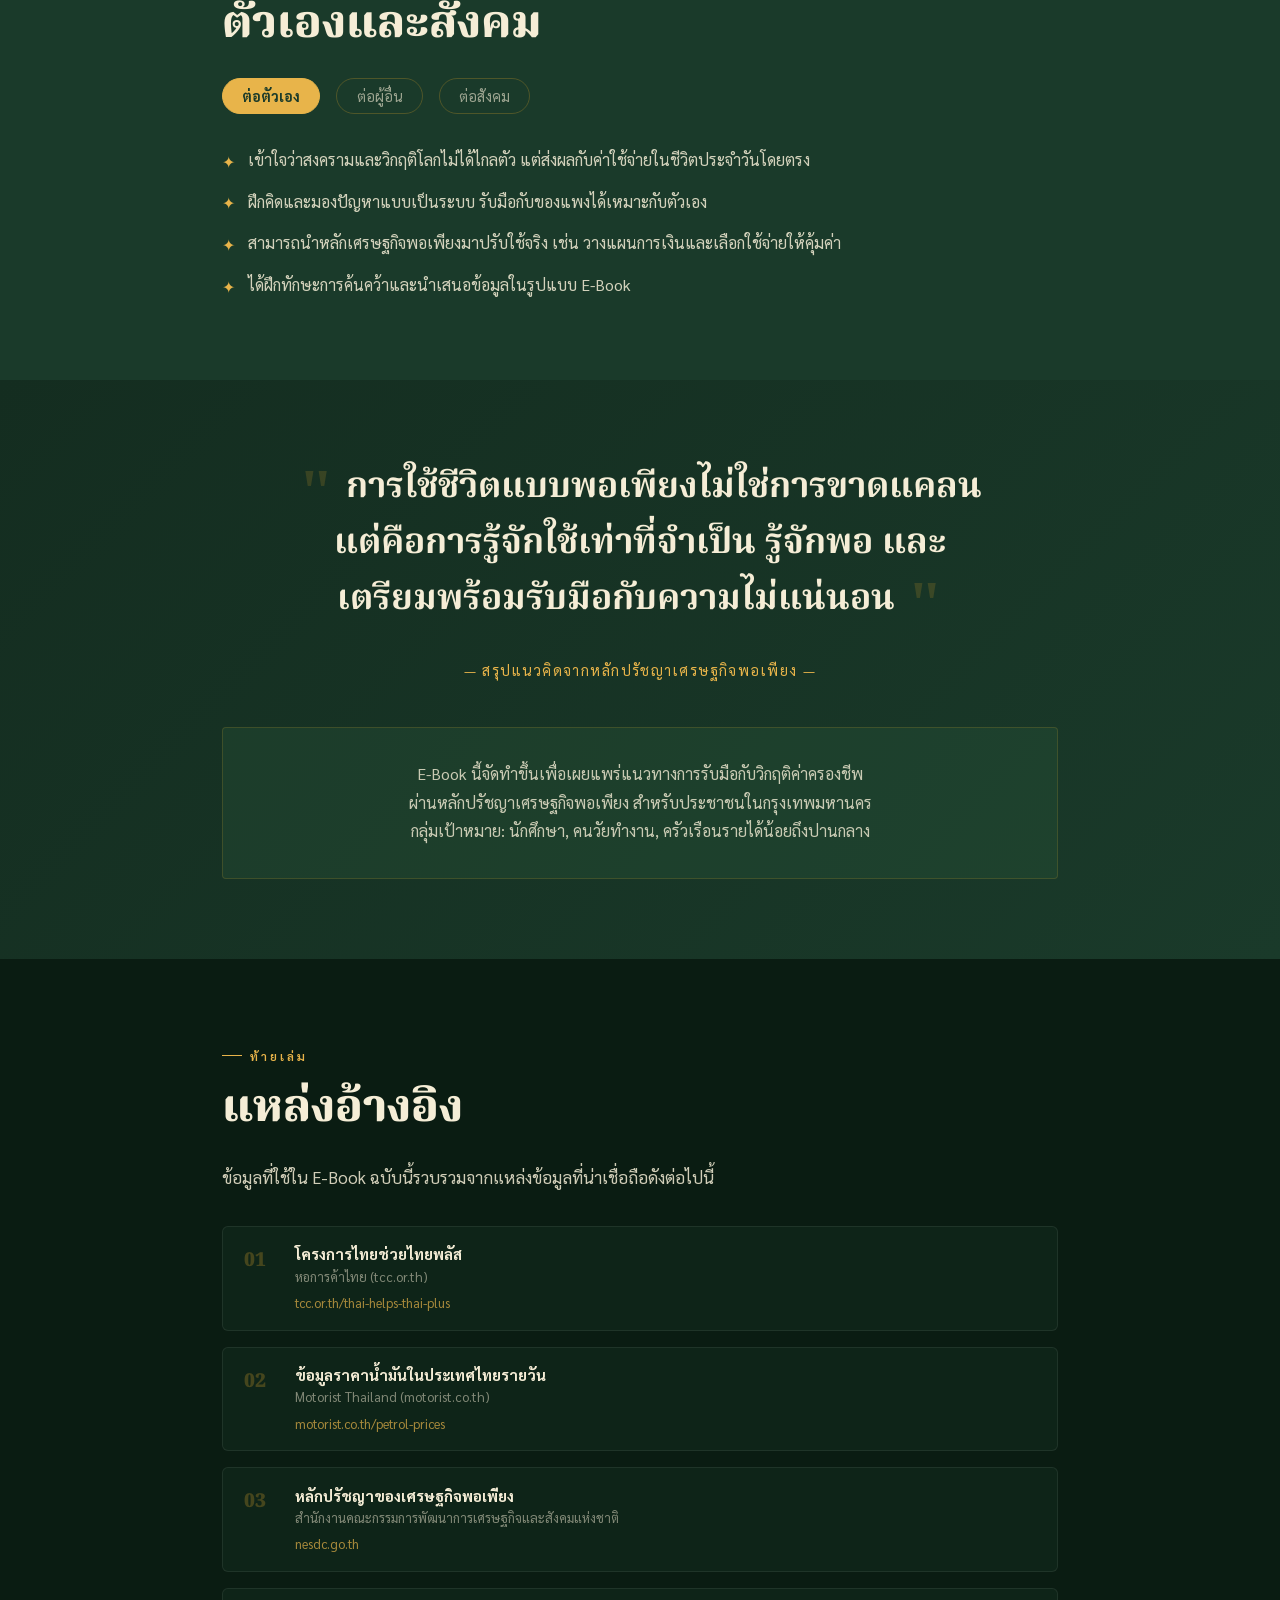
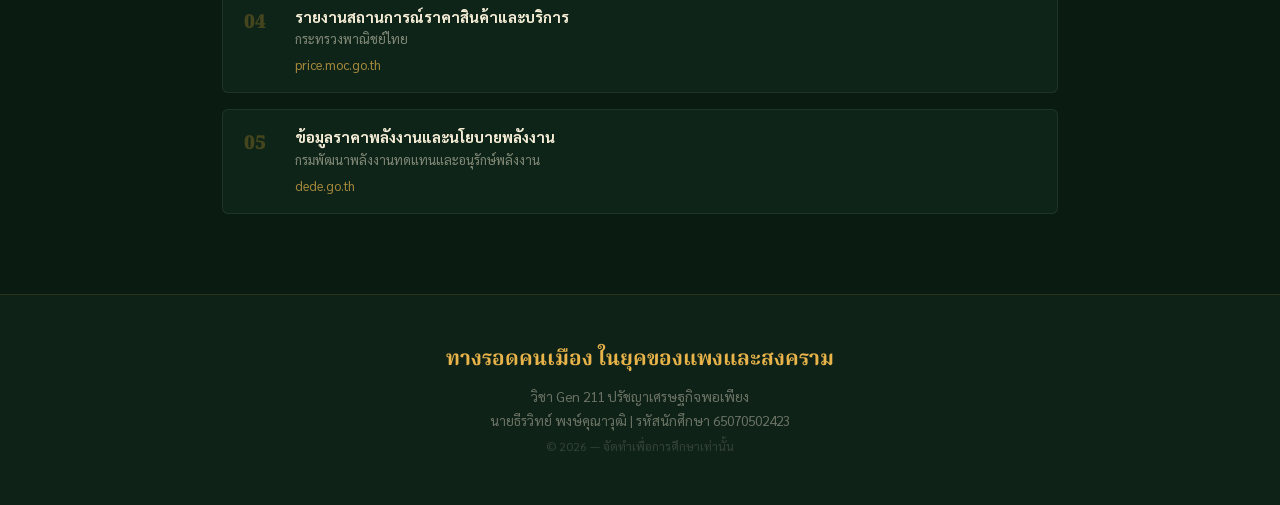
==== commit 07f79b12: "Fix: wording" ====
--- a/index.html
+++ b/index.html
@@ -382,7 +382,7 @@
           <div class="step-body">ก่อนแก้อะไร ต้องรู้ก่อนว่าตัวเองอยู่ตรงไหน จดบันทึกรายรับ-รายจ่ายทุกบาทในแต่ละเดือน แล้วแบ่งเป็น "จำเป็น" กับ "ไม่จำเป็น" เพื่อให้เห็นว่าเงินหายไปไหน</div>
           <div class="tip-box">
             <span class="tip-label">ตัวอย่าง</span> คนเงินเดือน 20,000 บาทที่รู้สึกว่าไม่พอ อาจพบว่าใช้กับ Delivery และร้านสะดวกซื้อไปถึง <strong>6,000–8,000 บาท/เดือน</strong> โดยไม่รู้ตัว<br><br>
-            <span class="tip-label note">เครื่องมือ</span> แอป MeowJot หรือสมุดจดรายรับ-รายจ่าย
+            <span class="tip-label note">เครื่องมือ</span> แอป MeowJot / Moneypod หรือสมุดจดรายรับ-รายจ่าย
           </div>
         </div>
       </div>
